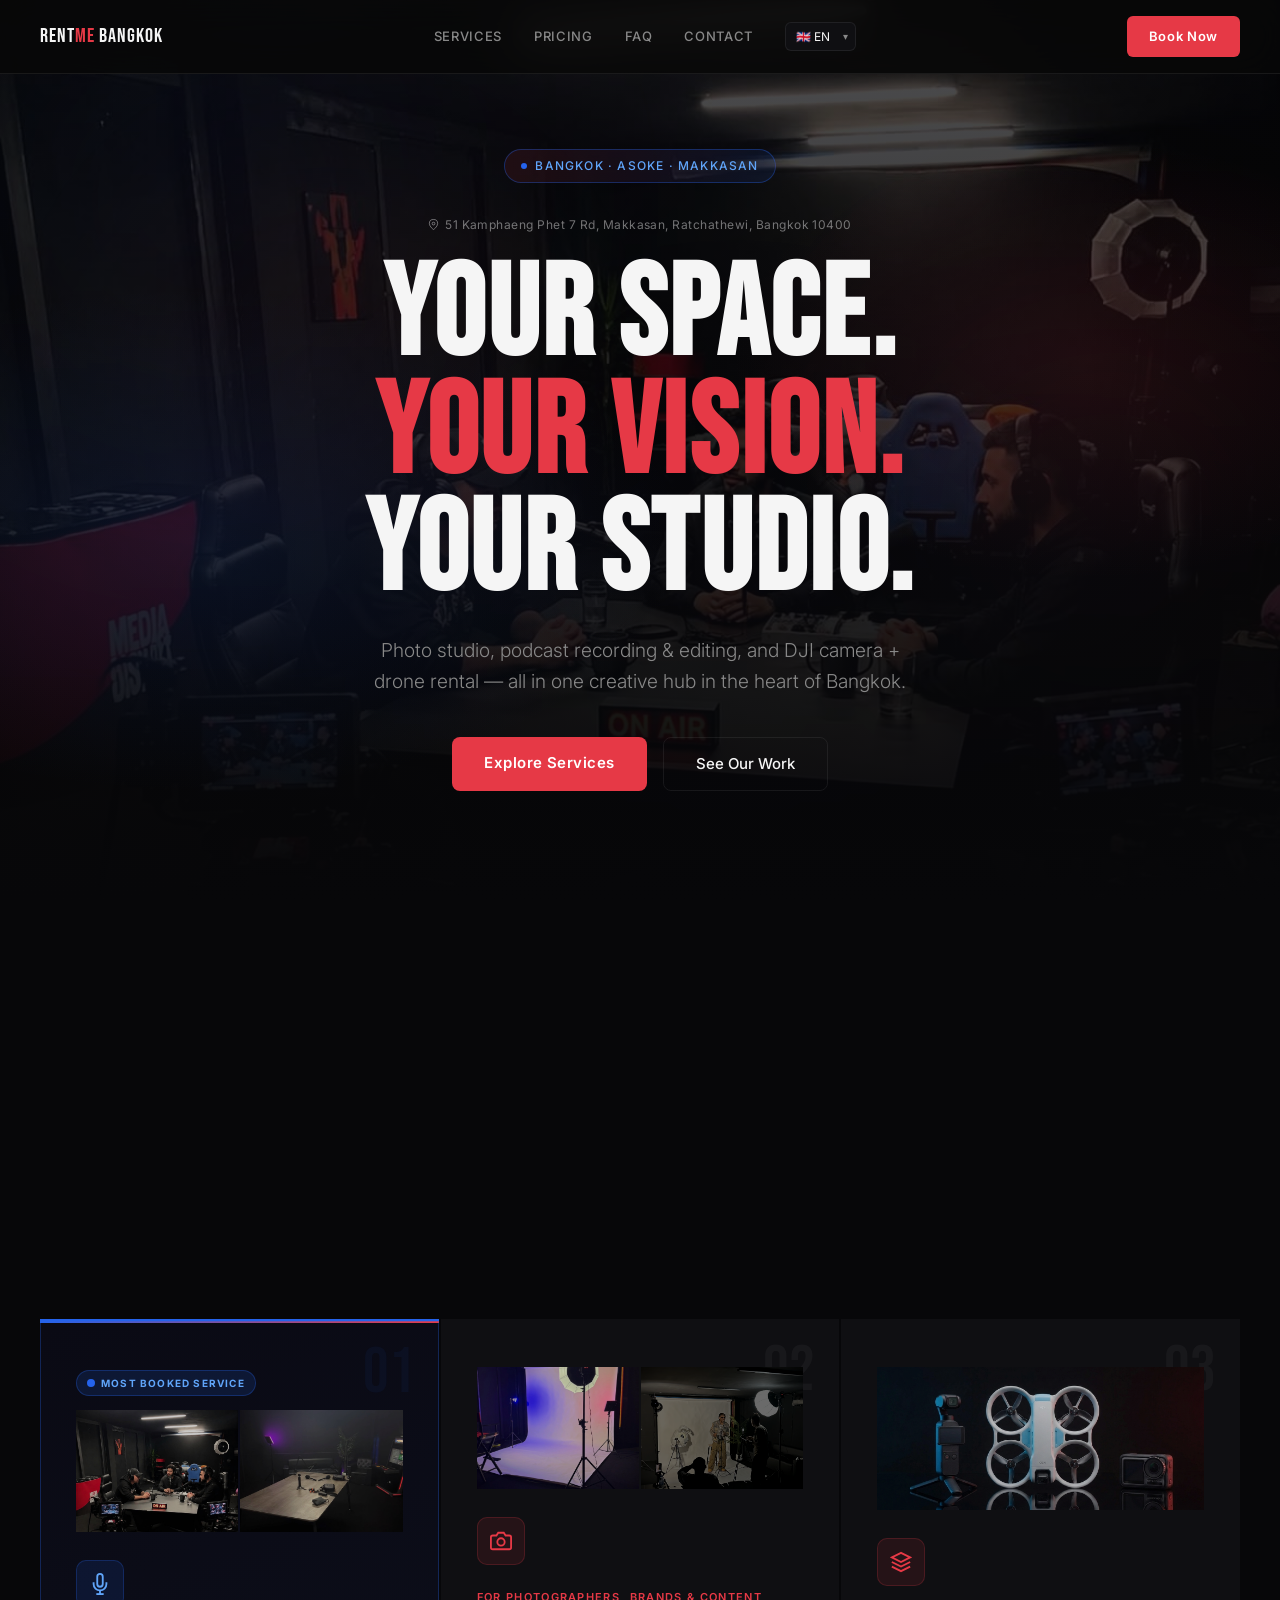
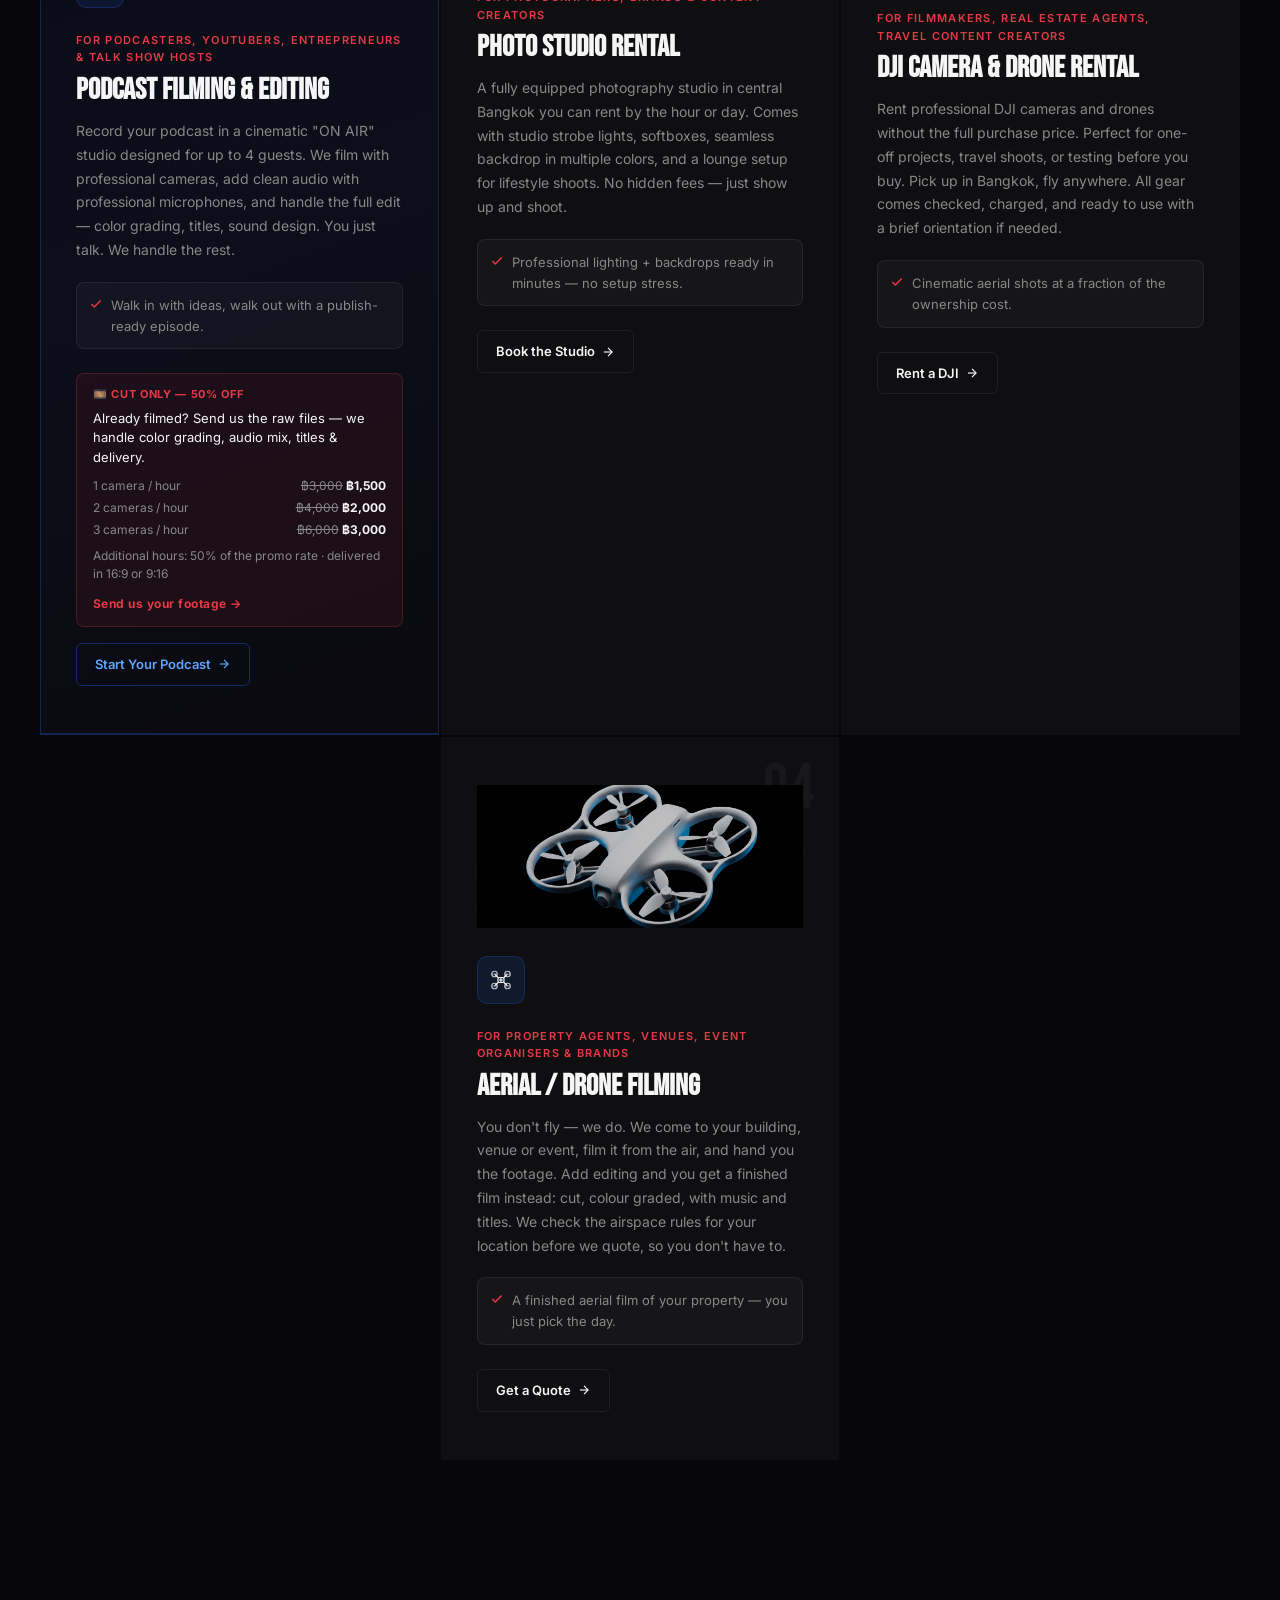
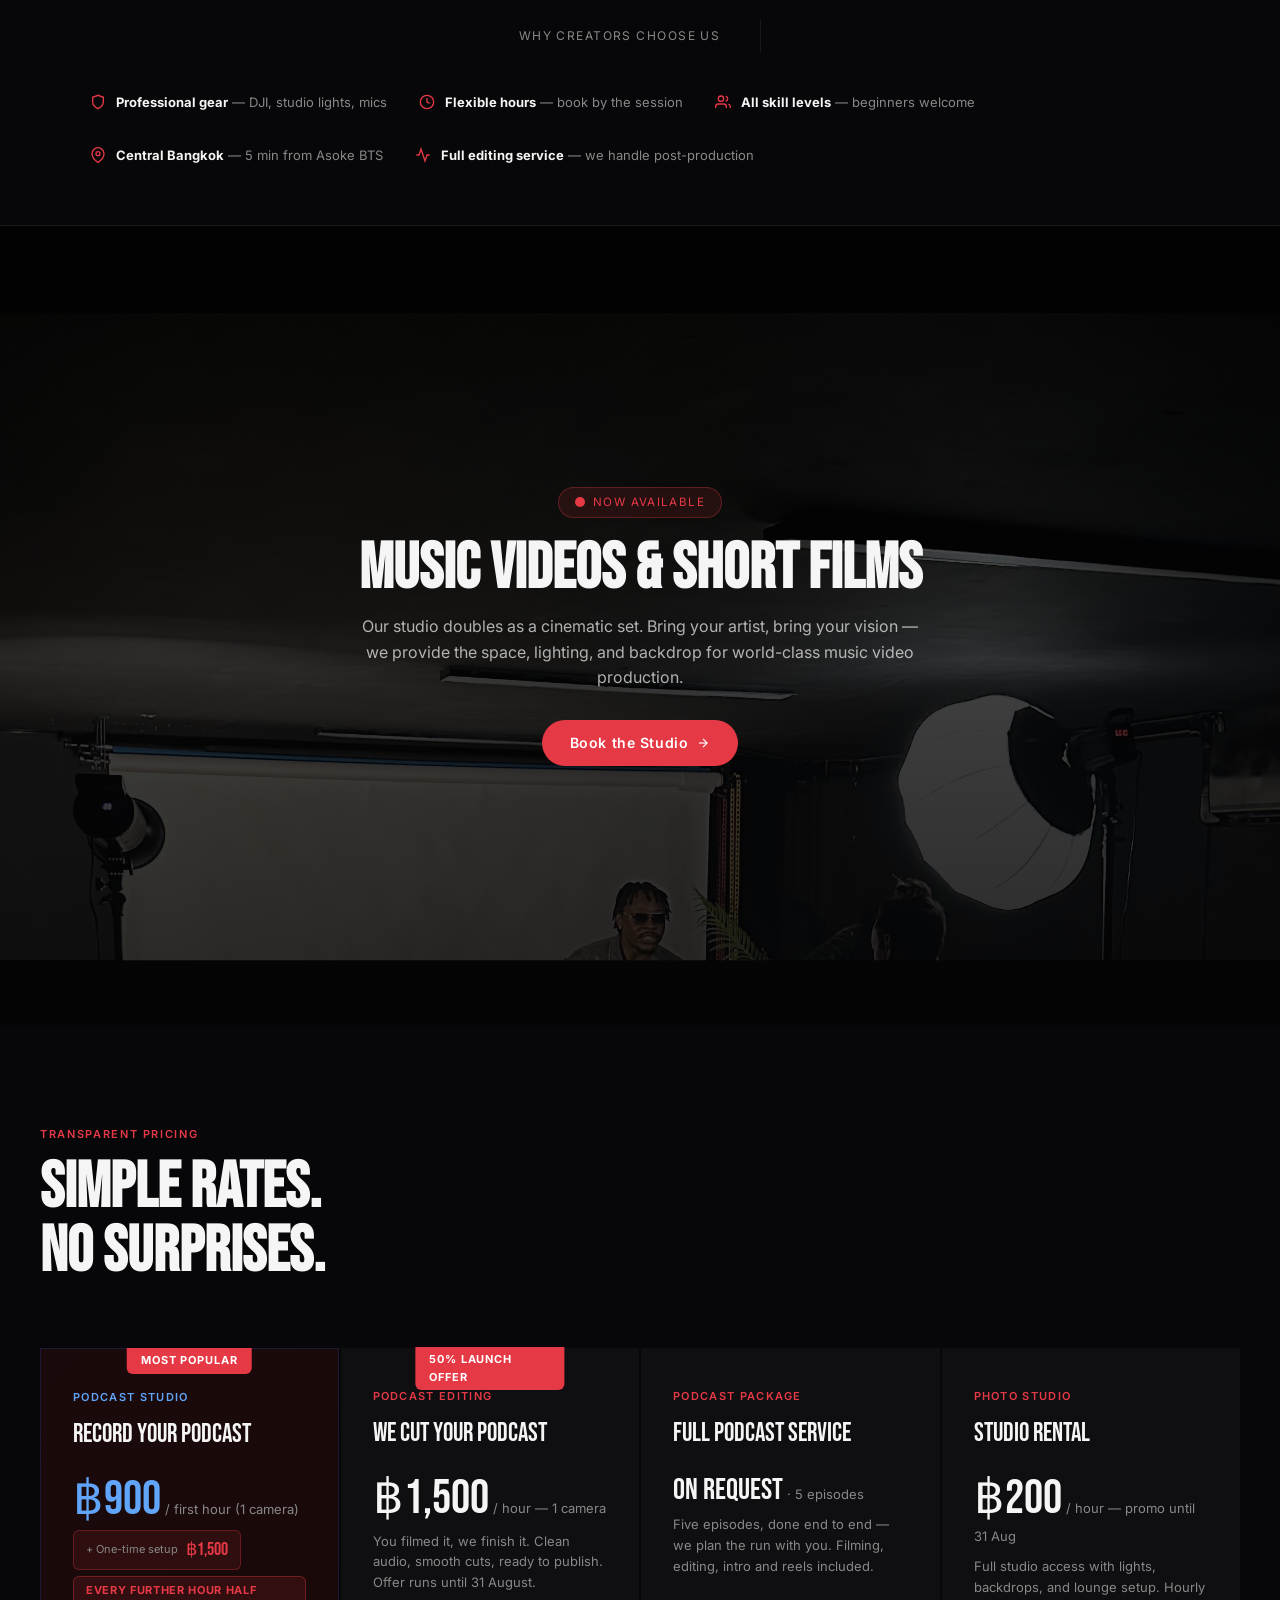
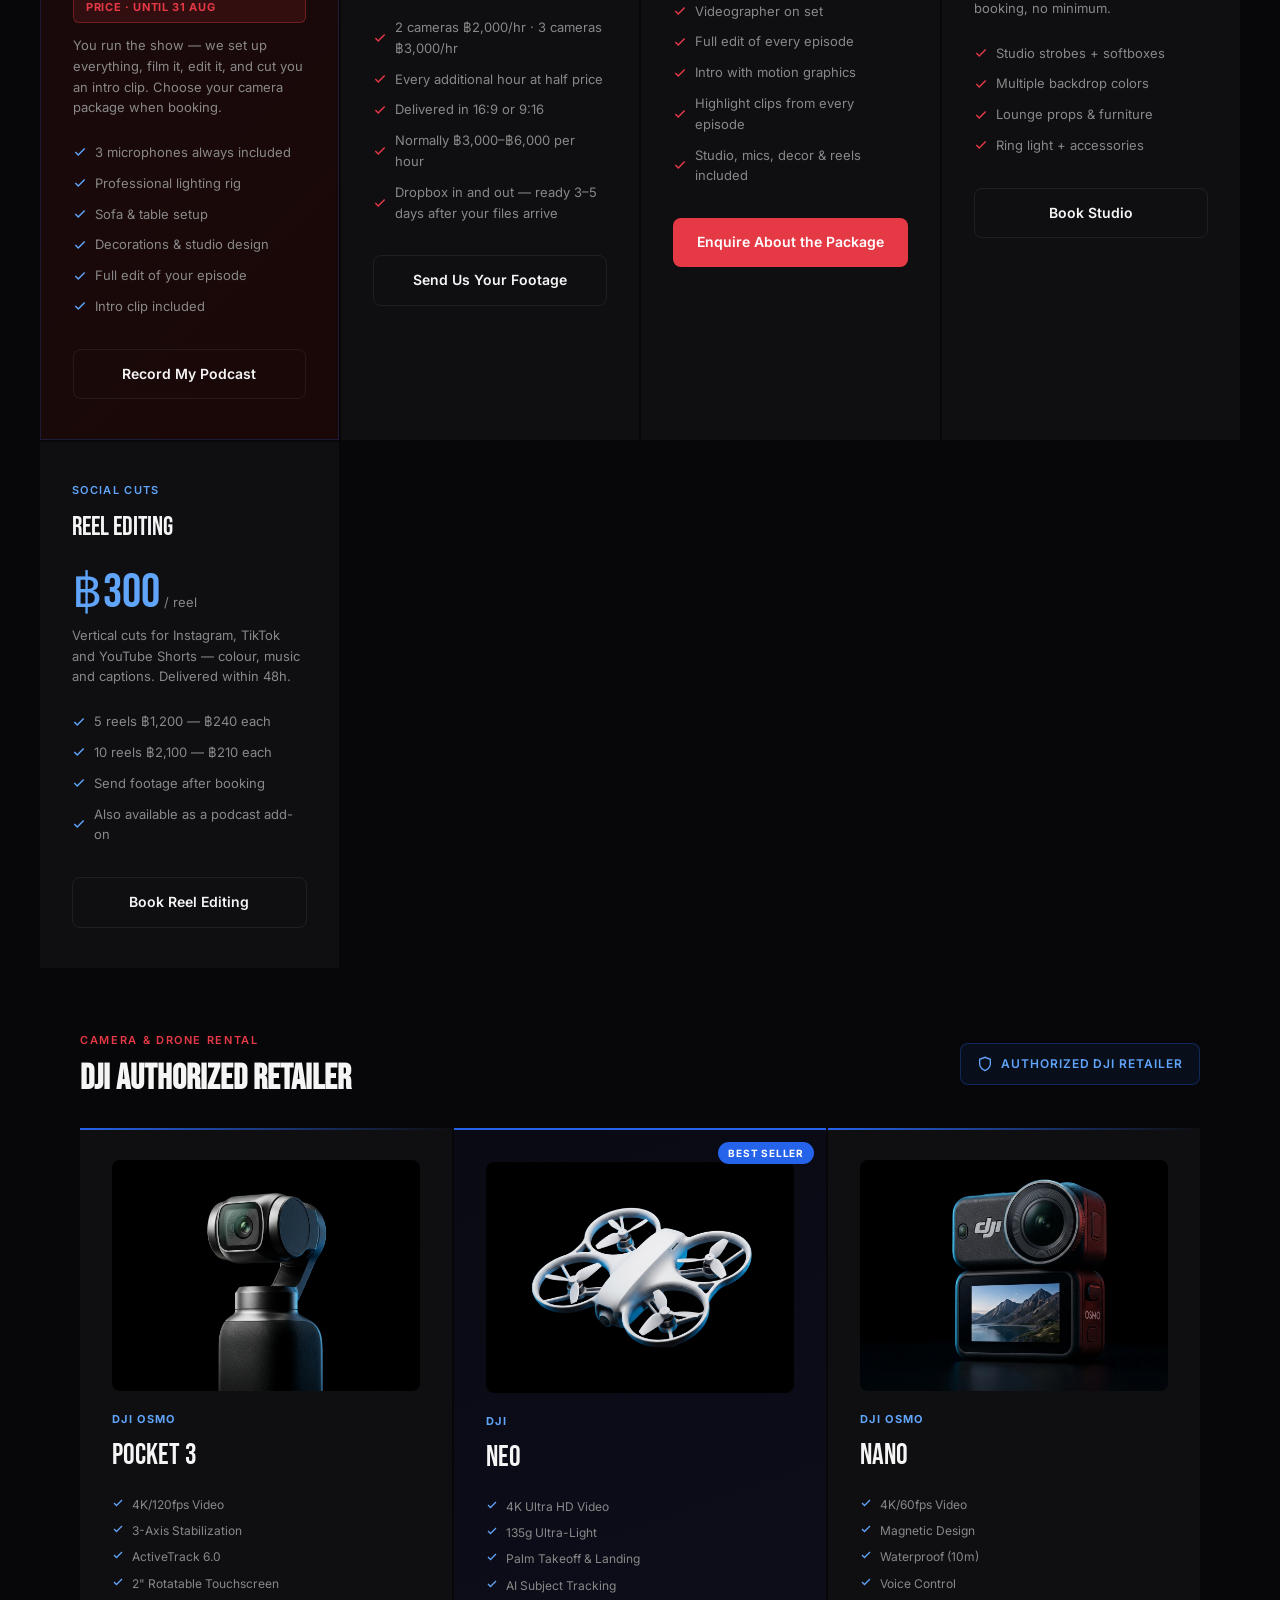
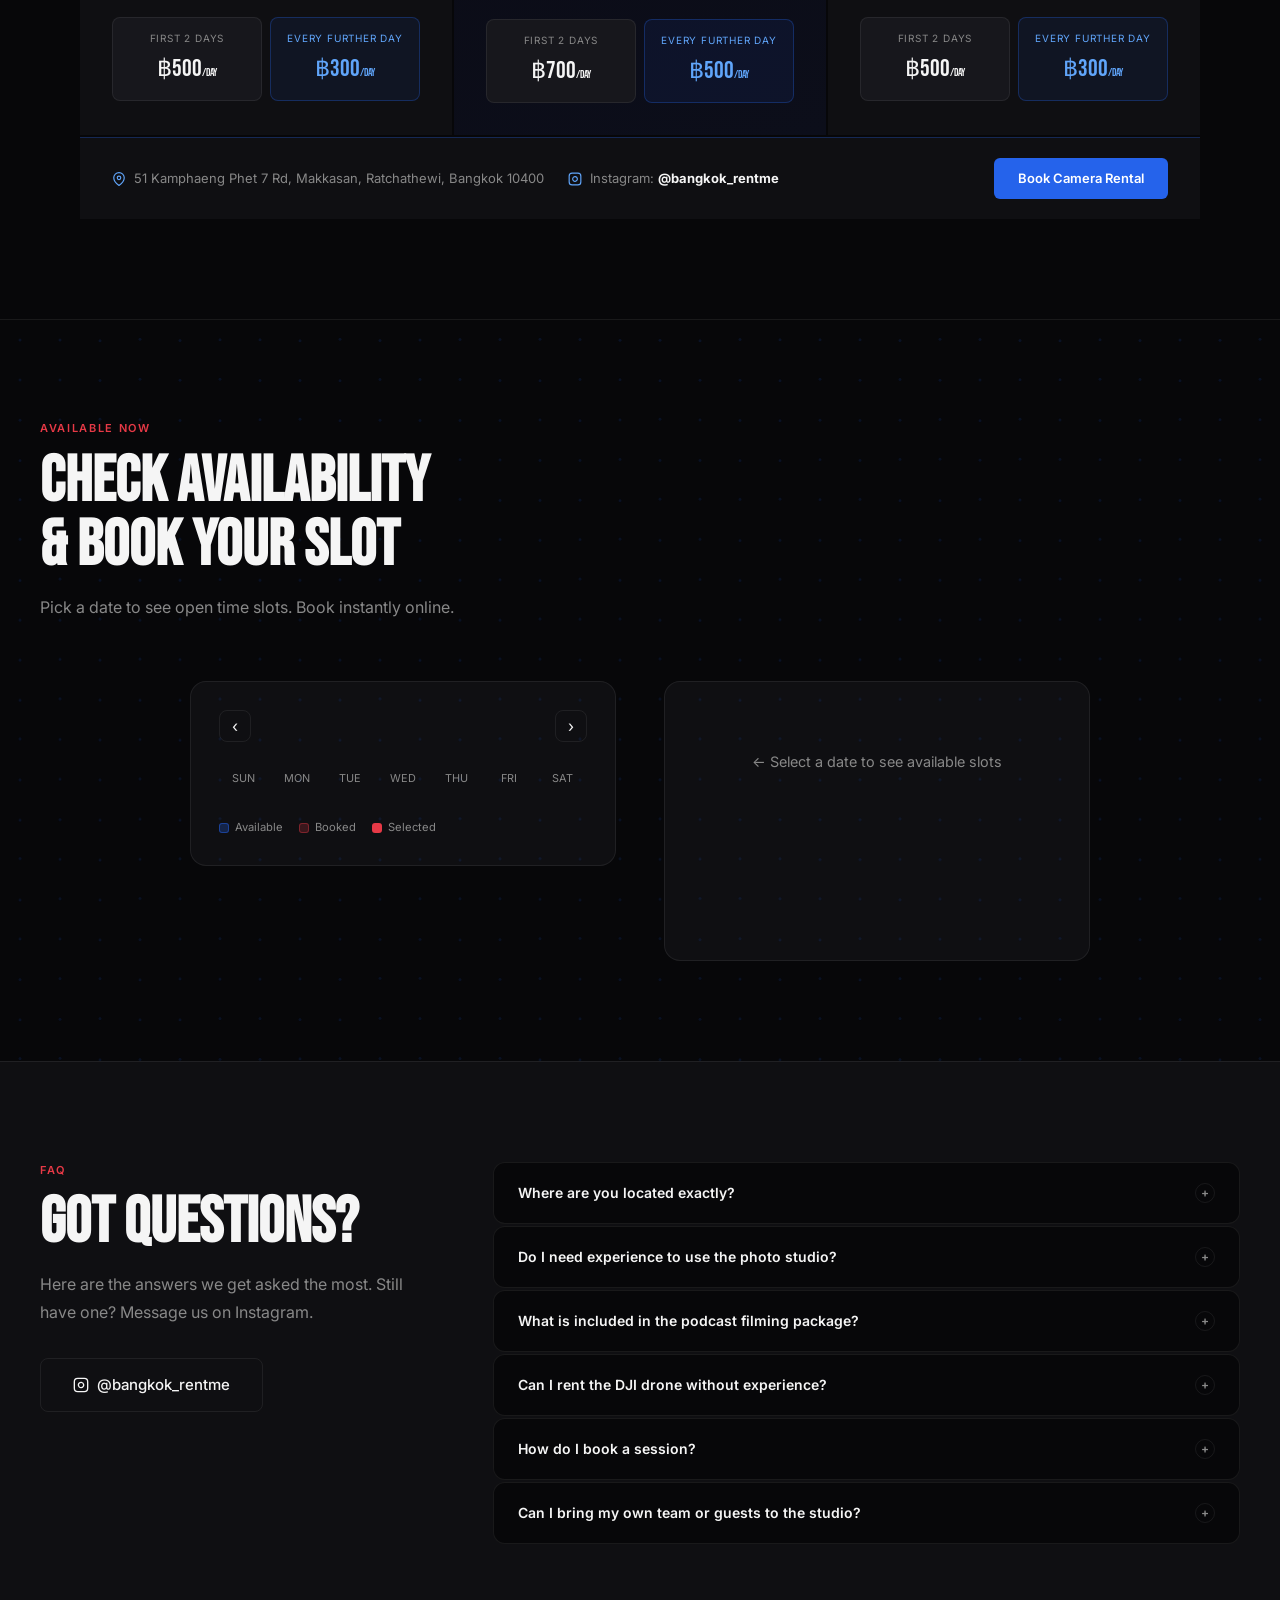
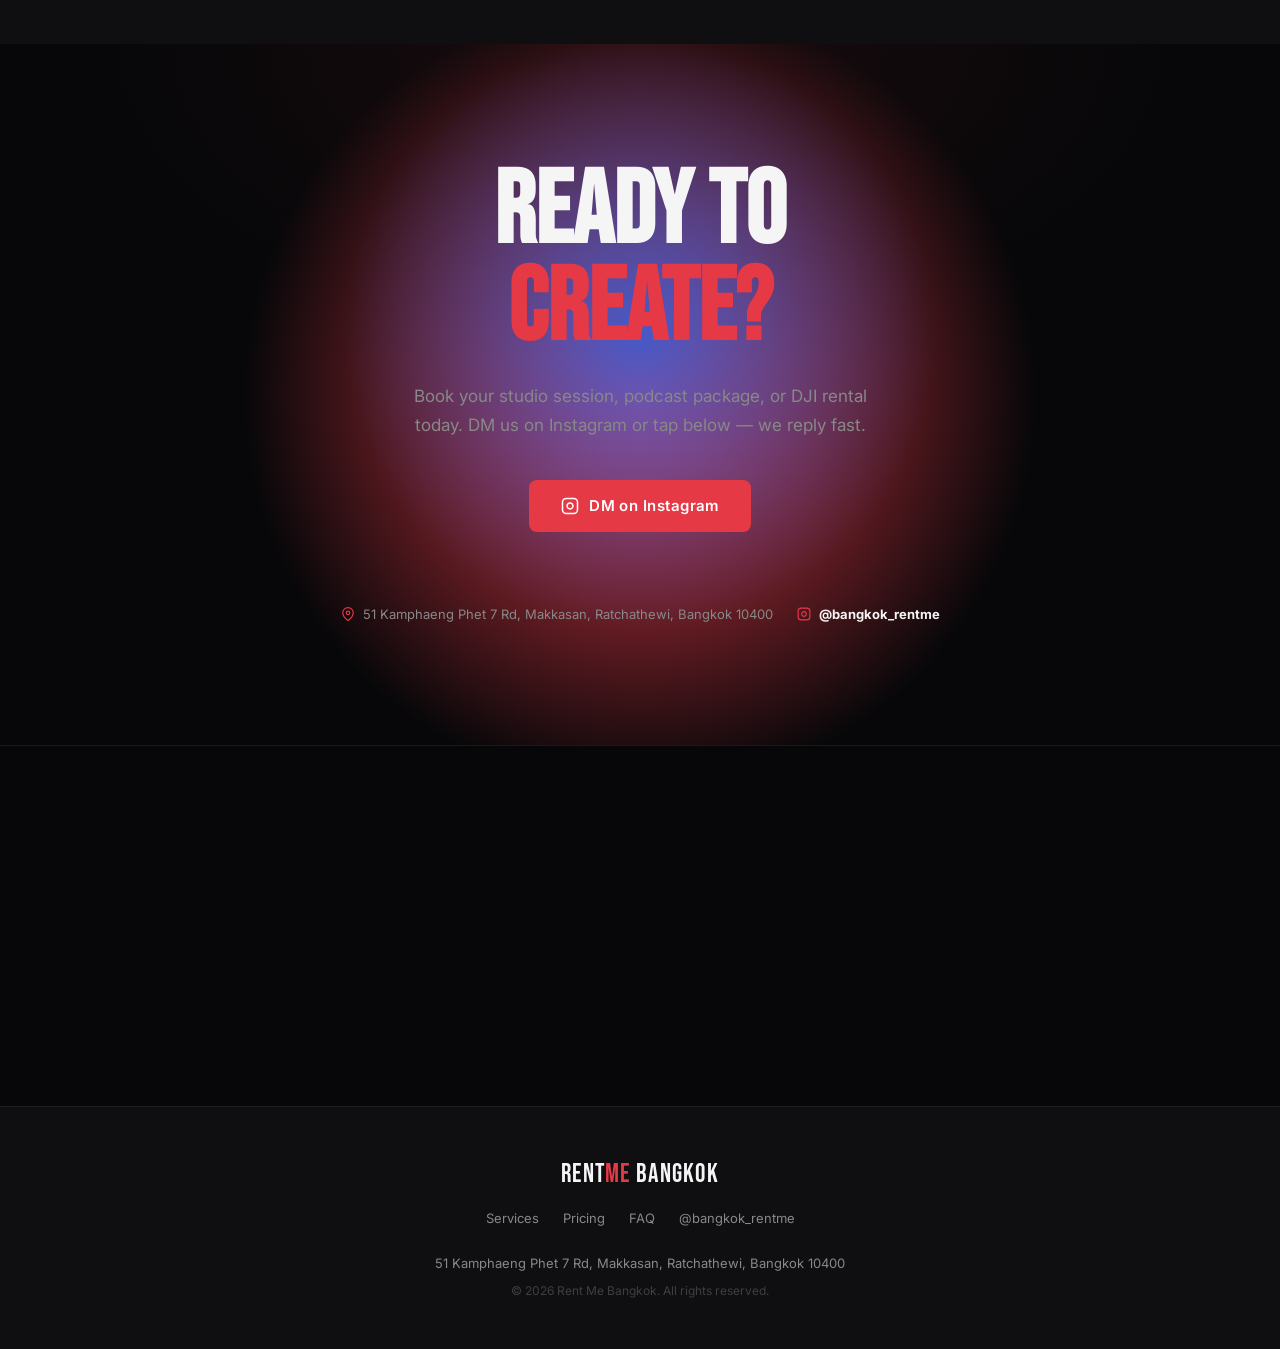
==== index.html @ b99dcadf "Ein Name je Dienst, Kontaktweg ueber Instagram Befund C: derselbe Dienst hiess an vier Stellen ander" ====
<!DOCTYPE html>
<html lang="en">
<head>
<meta charset="UTF-8">
<meta name="viewport" content="width=device-width, initial-scale=1.0">
<title>Rent Me Bangkok — Studio, Podcast & Camera Rental</title>
<meta name="description" content="Professional photo studio, podcast filming & editing, and DJI camera rental in Bangkok's Asoke/Makkasan area.">
<link rel="preconnect" href="https://fonts.googleapis.com">
<link href="https://fonts.googleapis.com/css2?family=Inter:wght@300;400;500;600;700;900&family=Bebas+Neue&display=swap" rel="stylesheet">
<style>
:root {
  --bg: #070709;
  --bg-card: #0f0f12;
  --bg-elevated: #17171c;
  --fg: #f5f5f5;
  --fg-muted: #888;
  --accent: #e63946;
  --accent-blue: #2563eb;
  --accent-blue-glow: rgba(37,99,235,0.18);
  --accent-red-glow: rgba(230,57,70,0.15);
  --border: rgba(255,255,255,0.07);
  --border-blue: rgba(37,99,235,0.3);
  --border-red: rgba(230,57,70,0.3);
  --radius: 12px;
  --ease: cubic-bezier(0.16,1,0.3,1);
  --font-head: 'Bebas Neue', sans-serif;
  --font-body: 'Inter', sans-serif;
}
*,*::before,*::after{box-sizing:border-box;margin:0;padding:0}
html{scroll-behavior:smooth}
body{background:var(--bg);color:var(--fg);font-family:var(--font-body);font-size:16px;line-height:1.6;overflow-x:hidden}
img{max-width:100%;display:block}
a{color:inherit;text-decoration:none}
button{cursor:pointer;border:none;background:none;font-family:var(--font-body)}

/* ── NAV ── */
nav{position:fixed;top:0;left:0;right:0;z-index:100;padding:16px 40px;display:flex;align-items:center;justify-content:space-between;background:rgba(8,8,8,0.85);backdrop-filter:blur(20px);border-bottom:1px solid var(--border);transition:all .3s var(--ease)}
.nav-logo{display:flex;align-items:center;gap:10px}
.nav-logo img{width:44px;height:44px;border-radius:50%;object-fit:cover}
.nav-logo span{font-family:var(--font-head);font-size:20px;letter-spacing:.05em;color:var(--fg)}
.nav-links{display:flex;align-items:center;gap:32px}
.nav-links a{font-size:13px;font-weight:500;color:var(--fg-muted);transition:color .2s;letter-spacing:.05em;text-transform:uppercase}
.nav-links a:hover{color:var(--fg)}
.lang-select{position:relative}
.lang-select select{background:var(--bg-card);color:var(--fg);border:1px solid var(--border);border-radius:6px;padding:6px 10px;font-size:12px;font-family:var(--font-body);cursor:pointer;appearance:none;padding-right:24px}
.lang-select::after{content:'▾';position:absolute;right:8px;top:50%;transform:translateY(-50%);pointer-events:none;font-size:10px;color:var(--fg-muted)}
.nav-cta{background:var(--accent);color:#fff;padding:10px 22px;border-radius:6px;font-size:13px;font-weight:600;letter-spacing:.05em;transition:opacity .2s,transform .2s var(--ease)}
.nav-cta:hover{opacity:.85;transform:translateY(-1px)}
.hamburger{display:none;flex-direction:column;gap:5px;cursor:pointer}
.hamburger span{width:24px;height:2px;background:var(--fg);border-radius:2px;transition:.3s}

/* ── HERO ── */
#hero{position:relative;min-height:100vh;display:flex;align-items:center;justify-content:center;overflow:hidden;padding:120px 40px 80px}
.hero-bg{position:absolute;inset:0;z-index:0}
.hero-bg img{width:100%;height:100%;object-fit:cover;opacity:.42;filter:saturate(1.3) contrast(1.05)}
.hero-bg::after{content:'';position:absolute;inset:0;background:linear-gradient(to bottom,rgba(7,7,9,.3) 0%,rgba(7,7,9,.65) 55%,rgba(7,7,9,1) 100%)}
.hero-bg::before{content:'';position:absolute;inset:0;z-index:1;background:radial-gradient(ellipse 55% 40% at 15% 60%,rgba(37,99,235,.12) 0%,transparent 70%),radial-gradient(ellipse 40% 35% at 85% 40%,rgba(230,57,70,.1) 0%,transparent 70%)}
.hero-content{position:relative;z-index:1;text-align:center;max-width:900px}
.hero-badge{display:inline-flex;align-items:center;gap:8px;background:linear-gradient(90deg,rgba(230,57,70,.1),rgba(37,99,235,.1));border:1px solid rgba(37,99,235,.35);border-radius:100px;padding:6px 16px;font-size:12px;font-weight:500;color:#60a5fa;letter-spacing:.1em;text-transform:uppercase;margin-bottom:24px;animation:fadeUp .8s var(--ease) both}
.hero-badge .dot{width:6px;height:6px;background:var(--accent-blue);border-radius:50%;animation:pulse 2s infinite}
.hero-title{font-family:var(--font-head);font-size:clamp(3.5rem,10vw,9rem);line-height:.92;letter-spacing:.02em;color:var(--fg);animation:fadeUp .8s .1s var(--ease) both}
:lang(th) .hero-title{font-size:clamp(2rem,6vw,5.5rem);line-height:1.25;letter-spacing:0;word-break:break-word}
:lang(th) .section-title{font-size:clamp(1.6rem,3.5vw,3rem);line-height:1.3;letter-spacing:0;word-break:break-word}
:lang(th) .cta-title{font-size:clamp(2rem,6vw,5rem);line-height:1.25;letter-spacing:0;word-break:break-word}
:lang(th) .service-title{font-size:1.1rem;line-height:1.4}
:lang(th) .price-title{font-size:1rem;line-height:1.4}
.hero-title span{color:var(--accent)}
.hero-sub{font-size:clamp(1rem,2vw,1.2rem);color:var(--fg-muted);margin:24px auto 40px;max-width:560px;font-weight:300;animation:fadeUp .8s .2s var(--ease) both}
.hero-actions{display:flex;gap:16px;justify-content:center;flex-wrap:wrap;animation:fadeUp .8s .3s var(--ease) both}
.btn-primary{background:var(--accent);color:#fff;padding:14px 32px;border-radius:8px;font-weight:600;font-size:15px;transition:transform .2s var(--ease),opacity .2s;letter-spacing:.03em}
.btn-primary:hover{transform:translateY(-2px);opacity:.9}
.btn-ghost{border:1px solid var(--border);color:var(--fg);padding:14px 32px;border-radius:8px;font-weight:500;font-size:15px;transition:border-color .2s,background .2s}
.btn-ghost:hover{border-color:rgba(255,255,255,.25);background:rgba(255,255,255,.05)}

/* ── TRUST ── */
#trust{padding:60px 40px;border-bottom:1px solid var(--border)}
.trust-inner{max-width:1100px;margin:0 auto;display:flex;align-items:center;gap:40px;flex-wrap:wrap;justify-content:center}
.trust-label{font-size:12px;color:var(--fg-muted);text-transform:uppercase;letter-spacing:.12em;white-space:nowrap}
.trust-divider{width:1px;height:32px;background:var(--border)}
.trust-items{display:flex;gap:32px;flex-wrap:wrap;align-items:center}
.trust-item{display:flex;align-items:center;gap:10px;font-size:13px;color:var(--fg-muted)}
.trust-item svg{color:var(--accent);flex-shrink:0}
.trust-item strong{color:var(--fg)}

/* ── SECTION COMMON ── */
section{padding:100px 40px}
.section-tag{font-size:11px;font-weight:600;color:var(--accent);text-transform:uppercase;letter-spacing:.15em;margin-bottom:12px}
.section-title{font-family:var(--font-head);font-size:clamp(2.2rem,5vw,4rem);line-height:1;color:var(--fg);margin-bottom:16px}
.section-sub{font-size:16px;color:var(--fg-muted);max-width:520px;line-height:1.7}
.section-header{margin-bottom:64px}
.container{max-width:1200px;margin:0 auto}

/* ── SERVICES ── */
#services{background:var(--bg)}
.services-grid{display:grid;grid-template-columns:repeat(3,1fr);gap:2px}
/* Vier Karten in drei Spalten lassen die vierte allein links stehen.
   Mittig gesetzt wirkt sie gewollt statt vergessen. Gilt nur ab der
   dreispaltigen Breite -- darunter ist das Raster einspaltig. */
.services-grid > .service-card:nth-child(4){grid-column:2}
.service-card{background:var(--bg-card);padding:48px 36px;position:relative;overflow:hidden;transition:background .3s var(--ease);cursor:pointer}
.service-card:hover{background:var(--bg-elevated)}
.service-card::before{content:'';position:absolute;top:0;left:0;right:0;height:2px;background:var(--accent);transform:scaleX(0);transform-origin:left;transition:transform .4s var(--ease)}
.service-card:hover::before{transform:scaleX(1)}
.service-card.featured-pod{background:linear-gradient(160deg,#0a0a14 0%,#0c0e1a 50%,#0a0a0f 100%);border-top:2px solid var(--accent-blue);border-bottom:1px solid var(--border-blue)}
.service-card.featured-pod::before{background:linear-gradient(90deg,var(--accent-blue),var(--accent));transform:scaleX(1)}
.service-card.featured-pod:hover{background:linear-gradient(160deg,#0d0d1a 0%,#0f1120 50%,#0d0d15 100%)}
.pod-featured-badge{display:inline-flex;align-items:center;gap:6px;background:rgba(37,99,235,.15);border:1px solid var(--border-blue);color:#60a5fa;font-size:10px;font-weight:700;letter-spacing:.12em;text-transform:uppercase;padding:4px 10px;border-radius:100px;margin-bottom:14px}
.service-num{font-family:var(--font-head);font-size:4rem;color:rgba(255,255,255,.04);position:absolute;top:20px;right:24px;line-height:1;user-select:none}
.service-icon{width:48px;height:48px;background:rgba(230,57,70,.1);border:1px solid rgba(230,57,70,.2);border-radius:10px;display:flex;align-items:center;justify-content:center;margin-bottom:24px}
.service-icon svg{color:var(--accent)}
.service-for{font-size:11px;font-weight:600;color:var(--accent);text-transform:uppercase;letter-spacing:.12em;margin-bottom:8px}
.service-title{font-family:var(--font-head);font-size:1.9rem;color:var(--fg);margin-bottom:12px;line-height:1.05}
.service-desc{font-size:14px;color:var(--fg-muted);line-height:1.7;margin-bottom:20px}
.service-benefit{display:flex;align-items:flex-start;gap:8px;font-size:13px;color:var(--fg-muted);margin-bottom:24px;padding:12px;background:rgba(255,255,255,.03);border-radius:8px;border:1px solid var(--border)}
.service-benefit svg{color:var(--accent);flex-shrink:0;margin-top:2px}
.service-cta{display:inline-flex;align-items:center;gap:6px;font-size:13px;font-weight:600;color:var(--fg);border:1px solid var(--border);border-radius:6px;padding:10px 18px;transition:border-color .2s,color .2s}
.service-cta:hover{border-color:var(--accent);color:var(--accent)}
.service-cta svg{transition:transform .2s var(--ease)}
.service-cta:hover svg{transform:translateX(4px)}
.service-images{display:grid;grid-template-columns:1fr 1fr;gap:2px;margin:0 0 28px}
.service-images img{width:100%;aspect-ratio:4/3;object-fit:cover;filter:brightness(.8)}
.service-images.single img{grid-column:1/-1;aspect-ratio:16/7}

/* ── SOCIAL PROOF ── */
.proof-grid{display:grid;grid-template-columns:1fr 1fr;gap:64px;align-items:center}
.proof-numbers{display:grid;grid-template-columns:1fr 1fr;gap:32px}
.proof-num-item{padding:24px;background:var(--bg);border:1px solid var(--border);border-radius:var(--radius)}
.proof-num-item .big{font-family:var(--font-head);font-size:3rem;color:var(--fg);line-height:1}
.proof-num-item .big span{color:var(--accent)}
.proof-num-item p{font-size:13px;color:var(--fg-muted);margin-top:4px}
.reviews{display:flex;flex-direction:column;gap:16px}
.review-card{background:var(--bg);border:1px solid var(--border);border-radius:var(--radius);padding:24px}
.review-stars{color:#f59e0b;font-size:14px;margin-bottom:8px}
.review-text{font-size:14px;color:var(--fg-muted);line-height:1.7;font-style:italic;margin-bottom:12px}
.review-author{display:flex;align-items:center;gap:10px}
.review-avatar{width:32px;height:32px;border-radius:50%;background:var(--bg-elevated);display:flex;align-items:center;justify-content:center;font-size:13px;font-weight:600;color:var(--fg)}
.review-name{font-size:13px;font-weight:600;color:var(--fg)}
.review-role{font-size:11px;color:var(--fg-muted)}

/* ── PRICING HIGHLIGHT ── */
#pricing{background:var(--bg)}
.pricing-grid{display:grid;grid-template-columns:repeat(auto-fit,minmax(280px,1fr));gap:2px}
.price-card{background:var(--bg-card);padding:40px 32px;position:relative}
.price-card.featured{background:linear-gradient(135deg,#1a0a0b 0%,#1a0808 100%);border:1px solid rgba(230,57,70,.3)}
.price-badge{position:absolute;top:-1px;left:50%;transform:translateX(-50%);background:var(--accent);color:#fff;font-size:11px;font-weight:700;padding:4px 14px;border-radius:0 0 6px 6px;letter-spacing:.08em;text-transform:uppercase}
.price-service{font-size:11px;font-weight:600;color:var(--accent);text-transform:uppercase;letter-spacing:.12em;margin-bottom:8px}
.price-title{font-family:var(--font-head);font-size:1.6rem;color:var(--fg);margin-bottom:20px}
.price-amount{margin-bottom:8px}
.price-amount .amount{font-family:var(--font-head);font-size:3rem;color:var(--fg);line-height:1}
.price-amount .period{font-size:13px;color:var(--fg-muted)}
.price-desc{font-size:13px;color:var(--fg-muted);margin-bottom:24px;line-height:1.6}
.price-features{list-style:none;display:flex;flex-direction:column;gap:10px;margin-bottom:32px}
.price-features li{display:flex;align-items:center;gap:8px;font-size:13px;color:var(--fg-muted)}
.price-features li svg{color:var(--accent);flex-shrink:0}
.price-btn{display:block;text-align:center;padding:13px;border-radius:8px;font-weight:600;font-size:14px;transition:.2s var(--ease)}
.price-btn.primary{background:var(--accent);color:#fff}
.price-btn.primary:hover{opacity:.85;transform:translateY(-1px)}
.price-btn.ghost{border:1px solid var(--border);color:var(--fg)}
.price-btn.ghost:hover{border-color:rgba(255,255,255,.2);background:rgba(255,255,255,.04)}

/* ── FAQ ── */
#faq{background:var(--bg-card);border-top:1px solid var(--border)}
.faq-layout{display:grid;grid-template-columns:1fr 2fr;gap:80px;align-items:start}
.faq-list{display:flex;flex-direction:column;gap:2px}
.faq-item{background:var(--bg);border:1px solid var(--border);border-radius:var(--radius);overflow:hidden;transition:border-color .2s}
.faq-item.open{border-color:rgba(230,57,70,.3)}
.faq-q{width:100%;display:flex;align-items:center;justify-content:space-between;padding:20px 24px;font-size:14px;font-weight:600;color:var(--fg);text-align:left;cursor:pointer;gap:16px;background:none;transition:color .2s}
.faq-q:hover{color:var(--accent)}
.faq-q .icon{width:20px;height:20px;border:1px solid var(--border);border-radius:50%;display:flex;align-items:center;justify-content:center;flex-shrink:0;transition:transform .3s var(--ease),border-color .2s;font-size:12px;color:var(--fg-muted)}
.faq-item.open .faq-q .icon{transform:rotate(45deg);border-color:var(--accent);color:var(--accent)}
.faq-a{max-height:0;overflow:hidden;transition:max-height .4s var(--ease)}
.faq-a-inner{padding:0 24px 20px;font-size:14px;color:var(--fg-muted);line-height:1.7}
.faq-item.open .faq-a{max-height:300px}

/* ── FINAL CTA ── */
#final-cta{padding:120px 40px;text-align:center;background:var(--bg);position:relative;overflow:hidden}
#final-cta::before{content:'';position:absolute;inset:0;background:radial-gradient(ellipse 60% 60% at 50% 0%,rgba(230,57,70,.08) 0%,transparent 70%)}
.cta-title{font-family:var(--font-head);font-size:clamp(3rem,8vw,7rem);line-height:.95;color:var(--fg);margin-bottom:24px;position:relative}
.cta-title span{color:var(--accent)}
.cta-sub{font-size:17px;color:var(--fg-muted);max-width:480px;margin:0 auto 40px;line-height:1.7}
.cta-actions{display:flex;gap:16px;justify-content:center;flex-wrap:wrap}
.location-badge{margin-top:40px;display:inline-flex;align-items:center;gap:8px;font-size:13px;color:var(--fg-muted)}
.location-badge svg{color:var(--accent)}

/* ── FOOTER ── */
footer{background:var(--bg-card);border-top:1px solid var(--border);padding:48px 40px;text-align:center}
.footer-logo{font-family:var(--font-head);font-size:1.6rem;letter-spacing:.05em;margin-bottom:12px}
.footer-logo span{color:var(--accent)}
.footer-links{display:flex;gap:24px;justify-content:center;flex-wrap:wrap;margin-bottom:24px}
.footer-links a{font-size:13px;color:var(--fg-muted);transition:color .2s}
.footer-links a:hover{color:var(--fg)}
.footer-copy{font-size:12px;color:rgba(255,255,255,.2)}

/* ── ANIMATIONS ── */
@keyframes fadeUp{from{opacity:0;transform:translateY(24px)}to{opacity:1;transform:translateY(0)}}
@keyframes pulse{0%,100%{opacity:1}50%{opacity:.4}}
.reveal{opacity:0;transform:translateY(32px);transition:opacity .7s var(--ease),transform .7s var(--ease)}
.reveal.visible{opacity:1;transform:translateY(0)}
.reveal-delay-1{transition-delay:.1s}
.reveal-delay-2{transition-delay:.2s}
.reveal-delay-3{transition-delay:.3s}
.reveal-delay-4{transition-delay:.4s}

/* ── MAKE.COM-STYLE: Animated Gradient Mesh (Hero) ── */
@keyframes meshShift1{0%{transform:translate(0%,0%) scale(1)}33%{transform:translate(8%,-6%) scale(1.15)}66%{transform:translate(-5%,10%) scale(0.95)}100%{transform:translate(0%,0%) scale(1)}}
@keyframes meshShift2{0%{transform:translate(0%,0%) scale(1)}33%{transform:translate(-10%,8%) scale(1.1)}66%{transform:translate(6%,-5%) scale(1.2)}100%{transform:translate(0%,0%) scale(1)}}
@keyframes meshShift3{0%{transform:translate(0%,0%) scale(1.05)}50%{transform:translate(4%,6%) scale(0.9)}100%{transform:translate(0%,0%) scale(1.05)}}
.hero-mesh{position:absolute;inset:0;z-index:0;pointer-events:none;overflow:hidden}
.hero-mesh-blob{position:absolute;border-radius:50%;filter:blur(120px);mix-blend-mode:screen;will-change:transform}
.hero-mesh-blob.b1{width:600px;height:600px;background:radial-gradient(circle,rgba(37,99,235,.22) 0%,transparent 70%);top:-100px;left:-100px;animation:meshShift1 14s ease-in-out infinite}
.hero-mesh-blob.b2{width:500px;height:500px;background:radial-gradient(circle,rgba(230,57,70,.18) 0%,transparent 70%);top:30%;right:-80px;animation:meshShift2 17s ease-in-out infinite}
.hero-mesh-blob.b3{width:700px;height:700px;background:radial-gradient(circle,rgba(37,99,235,.1) 0%,transparent 70%);bottom:-150px;left:30%;animation:meshShift3 20s ease-in-out infinite}

/* ── MAKE.COM-STYLE: Glow Border on Service Cards ── */
.service-card{isolation:isolate}
.service-card::after{content:'';position:absolute;inset:0;border-radius:0;opacity:0;background:transparent;box-shadow:inset 0 0 0 1px rgba(37,99,235,0);transition:opacity .4s var(--ease),box-shadow .4s var(--ease);pointer-events:none;z-index:2}
.service-card:hover::after{opacity:1;box-shadow:inset 0 0 0 1px rgba(37,99,235,.45),0 0 40px rgba(37,99,235,.12)}
.service-card.featured-pod::after{opacity:1;box-shadow:inset 0 0 0 1px rgba(37,99,235,.3),0 0 60px rgba(37,99,235,.08)}
.service-card.featured-pod:hover::after{box-shadow:inset 0 0 0 1px rgba(37,99,235,.6),0 0 80px rgba(37,99,235,.18)}

/* ── MAKE.COM-STYLE: Animated Dot Grid (Booking) ── */
@keyframes dotPulse{0%,100%{opacity:.18}50%{opacity:.45}}
@keyframes dotFloat{0%,100%{transform:translateY(0)}50%{transform:translateY(-6px)}}
.booking-dots{position:absolute;inset:0;overflow:hidden;pointer-events:none;z-index:0}
.booking-dots canvas{position:absolute;inset:0;width:100%;height:100%}

/* ── MAKE.COM-STYLE: Breathing Glow CTA ── */
@keyframes ctaGlowBreathe{0%,100%{opacity:.06;transform:scale(1)}50%{opacity:.14;transform:scale(1.08)}}
@keyframes ctaGlowBreathe2{0%,100%{opacity:.04;transform:scale(1)}50%{opacity:.1;transform:scale(1.12)}}
.cta-glow-ring{position:absolute;inset:0;pointer-events:none;z-index:0;overflow:hidden}
.cta-glow-ring::before{content:'';position:absolute;width:800px;height:800px;border-radius:50%;background:radial-gradient(circle,rgba(230,57,70,1) 0%,transparent 70%);left:50%;top:50%;transform:translate(-50%,-50%);animation:ctaGlowBreathe 4s ease-in-out infinite}
.cta-glow-ring::after{content:'';position:absolute;width:600px;height:600px;border-radius:50%;background:radial-gradient(circle,rgba(37,99,235,.8) 0%,transparent 70%);left:50%;top:50%;transform:translate(-50%,-60%);animation:ctaGlowBreathe2 6s ease-in-out infinite}

/* ── MOBILE MENU ── */
.mobile-nav{display:none;position:fixed;inset:0;z-index:99;background:rgba(8,8,8,.98);flex-direction:column;align-items:center;justify-content:center;gap:32px;backdrop-filter:blur(20px)}
.mobile-nav.open{display:flex}
.mobile-nav a{font-family:var(--font-head);font-size:2.5rem;letter-spacing:.05em;color:var(--fg);transition:color .2s}
.mobile-nav a:hover{color:var(--accent)}

/* ── RESPONSIVE ── */
@media(max-width:1024px){
  .services-grid{grid-template-columns:1fr}
  .services-grid > .service-card:nth-child(4){grid-column:auto}
  .pricing-grid{grid-template-columns:1fr}
  .proof-grid{grid-template-columns:1fr}
  .faq-layout{grid-template-columns:1fr;gap:40px}
  .dji-grid-inner{grid-template-columns:1fr!important}
}
@media(max-width:768px){
  [style*="grid-template-columns:repeat(3,1fr)"]{grid-template-columns:1fr!important}
  [style*="padding:0 40px"]{padding:0 20px!important}
  nav{padding:14px 20px}
  .nav-links{display:none}
  .nav-cta{padding:9px 16px;font-size:12px;margin-left:auto;margin-right:14px}
  .hamburger{display:flex}
  section{padding:70px 20px}
  #hero{padding:100px 20px 60px}
  .hero-badge{margin-bottom:12px}
  .hero-address{flex-wrap:wrap;margin-top:4px!important;margin-bottom:16px!important;font-size:11px!important}
  .proof-numbers{grid-template-columns:1fr 1fr}
  .trust-inner{flex-direction:column;gap:20px}
  .trust-divider{display:none}
  #trust{padding:40px 20px}
  #final-cta{padding:80px 20px}
}
@media(prefers-reduced-motion:reduce){
  *{animation:none!important;transition:none!important}
}
/* ── Feste Buchungsleiste, nur auf dem Handy ────────────────────────────
   Dieselbe Idee wie in der Buchungsstrecke: Der wichtigste Knopf gehoert an
   den Daumen, nicht ans Seitenende. Sie erscheint erst, wenn der Kopfbereich
   durchgescrollt ist -- oben steht der Knopf ja schon in der Leiste. */
.mobile-book{display:none}
@media(max-width:768px){
  .mobile-book{
    display:flex;align-items:center;gap:12px;
    position:fixed;left:0;right:0;bottom:0;z-index:90;
    padding:10px 16px calc(10px + env(safe-area-inset-bottom));
    background:rgba(8,8,8,.94);backdrop-filter:blur(16px);
    border-top:1px solid var(--border);
    transform:translateY(110%);transition:transform .3s var(--ease);
  }
  .mobile-book.show{transform:translateY(0)}
  .mobile-book .txt{flex:1;min-width:0}
  .mobile-book .txt b{display:block;font-size:13px;color:var(--fg)}
  .mobile-book .txt span{font-size:11px;color:var(--fg-muted)}
  .mobile-book a{
    background:var(--accent);color:#fff;border-radius:8px;
    min-height:46px;display:flex;align-items:center;padding:0 20px;
    font-size:14px;font-weight:700;letter-spacing:.04em;white-space:nowrap;
  }
  /* Platz, damit die Leiste nichts verdeckt */
  footer{padding-bottom:84px}
}

/* ── Sprungmarken unter der festen Kopfleiste ──────────────────────────
   Ohne das verschwindet jede angesprungene Ueberschrift hinter der Leiste. */
section[id]{scroll-margin-top:84px}

/* ── Fingerbedienung ──────────────────────────────────────────────────── */
@media(pointer:coarse){
  .price-btn,.service-cta,.nav-cta,.hero-btn{min-height:46px;display:inline-flex;align-items:center;justify-content:center}
  .faq-q{min-height:48px}
}

/* ── Zwischengroesse: Tablet und Handy quer ───────────────────────────── */
@media(min-width:769px) and (max-width:1024px){
  .pricing-grid{grid-template-columns:repeat(2,1fr)}
  .dji-grid-inner{grid-template-columns:repeat(2,1fr)!important}
}

/* ── Schmale Geraete: die fuenf Preiskarten nicht ausufern lassen ─────── */
@media(max-width:560px){
  .price-card{padding:28px 20px}
  .price-features li{font-size:13px}
  .section-title{font-size:2rem}
}
</style>
</head>
<body>

<!-- ══ NAV ══ -->
<nav id="navbar">
  <div class="nav-logo">
    <img src="https://i.imgur.com/placeholder.png" alt="Rent Me Bangkok" id="nav-logo-img" onerror="this.style.display='none'">
    <span>RENT<span style="color:var(--accent)">ME</span> BANGKOK</span>
  </div>
  <div class="nav-links">
    <a href="#services" data-i18n="nav_services">Services</a>
    <a href="#pricing" data-i18n="nav_pricing">Pricing</a>
    <a href="#faq" data-i18n="nav_faq">FAQ</a>
    <a href="https://www.instagram.com/bangkok_rentme" target="_blank" rel="noopener" data-i18n="nav_contact">Contact</a>
    <div class="lang-select">
      <select id="lang-switcher" aria-label="Select language">
        <option value="en">🇬🇧 EN</option>
        <option value="fr">🇫🇷 FR</option>
        <option value="de">🇩🇪 DE</option>
        <option value="ru">🇷🇺 RU</option>
        <option value="th">🇹🇭 TH</option>
      </select>
    </div>
  </div>
  <a href="booking.html" class="nav-cta" data-i18n="nav_book">Book Now</a>
  <div class="hamburger" id="hamburger" aria-label="Open menu">
    <span></span><span></span><span></span>
  </div>
</nav>

<!-- Mobile menu -->
<div class="mobile-nav" id="mobile-nav">
  <a href="#services" onclick="closeMobileNav()" data-i18n="nav_services">Services</a>
  <a href="#pricing" onclick="closeMobileNav()" data-i18n="nav_pricing">Pricing</a>
  <a href="#faq" onclick="closeMobileNav()" data-i18n="nav_faq">FAQ</a>
  <a href="https://www.instagram.com/bangkok_rentme" target="_blank" rel="noopener" data-i18n="nav_contact">Contact</a>
  <a href="booking.html" onclick="closeMobileNav()" class="btn-primary" data-i18n="nav_book">Book Now</a>
</div>

<!-- ══ HERO ══ -->
<section id="hero">
  <div class="hero-mesh">
    <div class="hero-mesh-blob b1"></div>
    <div class="hero-mesh-blob b2"></div>
    <div class="hero-mesh-blob b3"></div>
  </div>
  <div class="hero-bg">
    <img src="images/podcast-on-air.jpg" alt="Podcast studio Bangkok ON AIR" id="hero-img">
  </div>
  <div class="hero-content">
    <div class="hero-badge">
      <span class="dot"></span>
      <span data-i18n="hero_badge">Bangkok · Asoke · Makkasan</span>
    </div>
    <div class="hero-address" style="display:flex;align-items:center;justify-content:center;gap:6px;margin-top:8px;margin-bottom:24px;font-size:12px;color:rgba(245,245,245,.45);letter-spacing:.04em">
      <svg width="11" height="11" viewBox="0 0 24 24" fill="none" stroke="currentColor" stroke-width="2"><path d="M21 10c0 7-9 13-9 13s-9-6-9-13a9 9 0 0 1 18 0z"/><circle cx="12" cy="10" r="3"/></svg>
      51 Kamphaeng Phet 7 Rd, Makkasan, Ratchathewi, Bangkok 10400
    </div>
    <h1 class="hero-title" data-i18n="hero_title">YOUR SPACE.<br><span>YOUR VISION.</span><br>YOUR STUDIO.</h1>
    <p class="hero-sub" data-i18n="hero_sub">Photo studio, podcast recording & editing, and DJI camera + drone rental — all in one creative hub in the heart of Bangkok.</p>
    <div class="hero-actions">
      <a href="#services" class="btn-primary" data-i18n="hero_cta_primary">Explore Services</a>
      <a href="https://www.instagram.com/bangkok_rentme" target="_blank" class="btn-ghost" data-i18n="hero_cta_secondary">See Our Work</a>
    </div>
  </div>
</section>

<!-- ══ SERVICES ══ -->
<section id="services">
  <div class="container">
    <div class="section-header reveal">
      <div class="section-tag" data-i18n="services_tag">What We Offer</div>
      <h2 class="section-title" data-i18n="services_title">STUDIO. PODCAST. GEAR.<br>ONE CREATIVE HUB.</h2>
      <p class="section-sub" data-i18n="services_sub">Whether you're shooting a product, recording your first podcast, or filming aerial footage — we have the space, gear, and skills to make it happen.</p>
    </div>
  </div>

  <div class="services-grid">
    <!-- SERVICE 1: Podcast FEATURED -->
    <div class="service-card featured-pod reveal reveal-delay-1">
      <div class="pod-featured-badge">
        <svg width="8" height="8" viewBox="0 0 8 8"><circle cx="4" cy="4" r="4" fill="#2563eb"/></svg>
        Most Booked Service
      </div>
      <div class="service-num" style="color:rgba(37,99,235,.06)">01</div>
      <div class="service-images">
        <img src="images/podcast-on-air.jpg" alt="ON AIR podcast studio Bangkok" style="filter:brightness(.8)">
        <img src="images/podcast-setup.jpg" alt="Podcast studio setup" style="filter:brightness(.8)">
      </div>
      <div class="service-icon" style="background:rgba(37,99,235,.12);border-color:rgba(37,99,235,.25)">
        <svg width="22" height="22" viewBox="0 0 24 24" fill="none" stroke="#60a5fa" stroke-width="2"><path d="M12 1a3 3 0 0 0-3 3v8a3 3 0 0 0 6 0V4a3 3 0 0 0-3-3z"/><path d="M19 10v2a7 7 0 0 1-14 0v-2"/><line x1="12" y1="19" x2="12" y2="23"/><line x1="8" y1="23" x2="16" y2="23"/></svg>
      </div>
      <div class="service-for" data-i18n="s2_for">For podcasters, YouTubers, entrepreneurs & talk show hosts</div>
      <h3 class="service-title" data-i18n="s2_title">PODCAST FILMING & EDITING</h3>
      <p class="service-desc" data-i18n="s2_desc">Record your podcast in a cinematic "ON AIR" studio designed for up to 4 guests. We film with professional cameras, add clean audio with professional microphones, and handle the full edit — color grading, titles, sound design. You just talk. We handle the rest.</p>
      <div class="service-benefit">
        <svg width="14" height="14" viewBox="0 0 24 24" fill="none" stroke="currentColor" stroke-width="2.5"><polyline points="20 6 9 17 4 12"/></svg>
        <span data-i18n="s2_benefit">Walk in with ideas, walk out with a publish-ready episode.</span>
      </div>
      <div style="margin-top:16px;padding:12px 16px;background:rgba(230,57,70,.08);border:1px solid rgba(230,57,70,.25);border-radius:8px;font-size:13px;line-height:1.5">
        <div style="font-weight:700;color:var(--accent);letter-spacing:.06em;text-transform:uppercase;font-size:11px;margin-bottom:6px">🎞️ Cut Only — 50% off</div>
        <div style="color:var(--fg)">Already filmed? Send us the raw files — we handle color grading, audio mix, titles &amp; delivery.</div>
        <div style="margin-top:10px;display:grid;gap:4px;font-size:12px">
          <div style="display:flex;justify-content:space-between;gap:12px"><span style="color:var(--fg-muted)">1 camera / hour</span><span><span style="text-decoration:line-through;color:var(--fg-muted)">฿3,000</span> <strong style="color:var(--fg)">฿1,500</strong></span></div>
          <div style="display:flex;justify-content:space-between;gap:12px"><span style="color:var(--fg-muted)">2 cameras / hour</span><span><span style="text-decoration:line-through;color:var(--fg-muted)">฿4,000</span> <strong style="color:var(--fg)">฿2,000</strong></span></div>
          <div style="display:flex;justify-content:space-between;gap:12px"><span style="color:var(--fg-muted)">3 cameras / hour</span><span><span style="text-decoration:line-through;color:var(--fg-muted)">฿6,000</span> <strong style="color:var(--fg)">฿3,000</strong></span></div>
          <div style="color:var(--fg-muted);margin-top:4px">Additional hours: 50% of the promo rate &middot; delivered in 16:9 or 9:16</div>
        </div>
        <a href="booking.html?service=podcast" style="display:inline-block;margin-top:12px;font-size:12px;font-weight:700;color:var(--accent);letter-spacing:.04em" data-i18n="s2_cut_cta">Send us your footage &rarr;</a>
      </div>
      <a href="booking.html?service=podcast_setup" class="service-cta" style="border-color:rgba(37,99,235,.4);color:#60a5fa;margin-top:16px">
        <span data-i18n="s2_cta">Start Your Podcast</span>
        <svg width="14" height="14" viewBox="0 0 24 24" fill="none" stroke="#60a5fa" stroke-width="2"><line x1="5" y1="12" x2="19" y2="12"/><polyline points="12 5 19 12 12 19"/></svg>
      </a>
    </div>

    <!-- SERVICE 2: Photo Studio -->
    <div class="service-card reveal">
      <div class="service-num">02</div>
      <div class="service-images">
        <img src="images/photo-studio.jpg" alt="Photo studio colorful backdrop Bangkok">
        <img src="images/studio-photoshoot.jpg" alt="Fashion photoshoot in action at Rent Me Bangkok studio" style="filter:brightness(.42) contrast(1.05);object-position:center center;">
      </div>
      <div class="service-icon">
        <svg width="22" height="22" viewBox="0 0 24 24" fill="none" stroke="currentColor" stroke-width="2"><path d="M23 19a2 2 0 0 1-2 2H3a2 2 0 0 1-2-2V8a2 2 0 0 1 2-2h4l2-3h6l2 3h4a2 2 0 0 1 2 2z"/><circle cx="12" cy="13" r="4"/></svg>
      </div>
      <div class="service-for" data-i18n="s1_for">For photographers, brands & content creators</div>
      <h3 class="service-title" data-i18n="s1_title">PHOTO STUDIO RENTAL</h3>
      <p class="service-desc" data-i18n="s1_desc">A fully equipped photography studio in central Bangkok you can rent by the hour or day. Comes with studio strobe lights, softboxes, seamless backdrop in multiple colors, and a lounge setup for lifestyle shoots. No hidden fees — just show up and shoot.</p>
      <div class="service-benefit">
        <svg width="14" height="14" viewBox="0 0 24 24" fill="none" stroke="currentColor" stroke-width="2.5"><polyline points="20 6 9 17 4 12"/></svg>
        <span data-i18n="s1_benefit">Professional lighting + backdrops ready in minutes — no setup stress.</span>
      </div>
      <a href="booking.html?service=studio_rental" class="service-cta">
        <span data-i18n="s1_cta">Book the Studio</span>
        <svg width="14" height="14" viewBox="0 0 24 24" fill="none" stroke="currentColor" stroke-width="2"><line x1="5" y1="12" x2="19" y2="12"/><polyline points="12 5 19 12 12 19"/></svg>
      </a>
    </div>

    <!-- SERVICE 3: DJI Rental -->
    <div class="service-card reveal reveal-delay-2">
      <div class="service-num">03</div>
      <div class="service-images single">
        <img src="images/dji-all-gear.png" alt="DJI Osmo Pocket 3, DJI Neo drone and DJI Osmo Nano all gear">
      </div>
      <div class="service-icon">
        <svg width="22" height="22" viewBox="0 0 24 24" fill="none" stroke="currentColor" stroke-width="2"><path d="M12 2L2 7l10 5 10-5-10-5z"/><path d="M2 17l10 5 10-5"/><path d="M2 12l10 5 10-5"/></svg>
      </div>
      <div class="service-for" data-i18n="s3_for">For filmmakers, real estate agents, travel content creators</div>
      <h3 class="service-title" data-i18n="s3_title">DJI CAMERA & DRONE RENTAL</h3>
      <p class="service-desc" data-i18n="s3_desc">Rent professional DJI cameras and drones without the full purchase price. Perfect for one-off projects, travel shoots, or testing before you buy. Pick up in Bangkok, fly anywhere. All gear comes checked, charged, and ready to use with a brief orientation if needed.</p>
      <div class="service-benefit">
        <svg width="14" height="14" viewBox="0 0 24 24" fill="none" stroke="currentColor" stroke-width="2.5"><polyline points="20 6 9 17 4 12"/></svg>
        <span data-i18n="s3_benefit">Cinematic aerial shots at a fraction of the ownership cost.</span>
      </div>
      <a href="booking.html?service=equipment" class="service-cta">
        <span data-i18n="s3_cta">Rent a DJI</span>
        <svg width="14" height="14" viewBox="0 0 24 24" fill="none" stroke="currentColor" stroke-width="2"><line x1="5" y1="12" x2="19" y2="12"/><polyline points="12 5 19 12 12 19"/></svg>
      </a>
    </div>

    <!-- SERVICE 4: Aerial / Drone Filming -->
    <div class="service-card reveal reveal-delay-3">
      <div class="service-num">04</div>
      <div class="service-images single">
        <img src="images/dji-neo.png" alt="DJI Neo drone used for aerial filming of buildings and events in Bangkok">
      </div>
      <div class="service-icon" style="background:rgba(37,99,235,.12);border-color:rgba(37,99,235,.25)">
        <svg width="24" height="24" viewBox="0 0 48 48" fill="none" stroke="currentColor" stroke-width="2.4" stroke-linecap="round" stroke-linejoin="round" style="color:var(--blue-l)">
          <rect x="18" y="19" width="12" height="10" rx="3"/>
          <circle cx="24" cy="24" r="2.2"/>
          <line x1="18" y1="19" x2="12" y2="13"/><line x1="30" y1="19" x2="36" y2="13"/>
          <line x1="18" y1="29" x2="12" y2="35"/><line x1="30" y1="29" x2="36" y2="35"/>
          <circle cx="11" cy="12" r="5.5" opacity=".75"/><circle cx="37" cy="12" r="5.5" opacity=".75"/>
          <circle cx="11" cy="36" r="5.5" opacity=".75"/><circle cx="37" cy="36" r="5.5" opacity=".75"/>
          <line x1="6.5" y1="12" x2="15.5" y2="12" opacity=".45"/><line x1="32.5" y1="12" x2="41.5" y2="12" opacity=".45"/>
          <line x1="6.5" y1="36" x2="15.5" y2="36" opacity=".45"/><line x1="32.5" y1="36" x2="41.5" y2="36" opacity=".45"/>
        </svg>
      </div>
      <div class="service-for" data-i18n="s4_for">For property agents, venues, event organisers & brands</div>
      <h3 class="service-title" data-i18n="s4_title">AERIAL / DRONE FILMING</h3>
      <p class="service-desc" data-i18n="s4_desc">You don't fly — we do. We come to your building, venue or event, film it from the air, and hand you the footage. Add editing and you get a finished film instead: cut, colour graded, with music and titles. We check the airspace rules for your location before we quote, so you don't have to.</p>
      <div class="service-benefit">
        <svg width="14" height="14" viewBox="0 0 24 24" fill="none" stroke="currentColor" stroke-width="2.5"><polyline points="20 6 9 17 4 12"/></svg>
        <span data-i18n="s4_benefit">A finished aerial film of your property — you just pick the day.</span>
      </div>
      <a href="booking.html?service=drone" class="service-cta">
        <span data-i18n="s4_cta">Get a Quote</span>
        <svg width="14" height="14" viewBox="0 0 24 24" fill="none" stroke="currentColor" stroke-width="2"><line x1="5" y1="12" x2="19" y2="12"/><polyline points="12 5 19 12 12 19"/></svg>
      </a>
    </div>

  </div>
</section>

<!-- ══ TRUST BAR ══ -->
<div id="trust">
  <div class="trust-inner">
    <span class="trust-label" data-i18n="trust_label">Why creators choose us</span>
    <div class="trust-divider"></div>
    <div class="trust-items">
      <div class="trust-item">
        <svg width="16" height="16" viewBox="0 0 24 24" fill="none" stroke="currentColor" stroke-width="2"><path d="M12 22s8-4 8-10V5l-8-3-8 3v7c0 6 8 10 8 10z"/></svg>
        <span data-i18n="trust_1"><strong>Professional gear</strong> — DJI, studio lights, mics</span>
      </div>
      <div class="trust-item">
        <svg width="16" height="16" viewBox="0 0 24 24" fill="none" stroke="currentColor" stroke-width="2"><circle cx="12" cy="12" r="10"/><polyline points="12 6 12 12 16 14"/></svg>
        <span data-i18n="trust_2"><strong>Flexible hours</strong> — book by the session</span>
      </div>
      <div class="trust-item">
        <svg width="16" height="16" viewBox="0 0 24 24" fill="none" stroke="currentColor" stroke-width="2"><path d="M17 21v-2a4 4 0 0 0-4-4H5a4 4 0 0 0-4 4v2"/><circle cx="9" cy="7" r="4"/><path d="M23 21v-2a4 4 0 0 0-3-3.87"/><path d="M16 3.13a4 4 0 0 1 0 7.75"/></svg>
        <span data-i18n="trust_3"><strong>All skill levels</strong> — beginners welcome</span>
      </div>
      <div class="trust-item">
        <svg width="16" height="16" viewBox="0 0 24 24" fill="none" stroke="currentColor" stroke-width="2"><path d="M21 10c0 7-9 13-9 13s-9-6-9-13a9 9 0 0 1 18 0z"/><circle cx="12" cy="10" r="3"/></svg>
        <span data-i18n="trust_4"><strong>Central Bangkok</strong> — 5 min from Asoke BTS</span>
      </div>
      <div class="trust-item">
        <svg width="16" height="16" viewBox="0 0 24 24" fill="none" stroke="currentColor" stroke-width="2"><polyline points="22 12 18 12 15 21 9 3 6 12 2 12"/></svg>
        <span data-i18n="trust_5"><strong>Full editing service</strong> — we handle post-production</span>
      </div>
    </div>
  </div>
</div>

<!-- ══ MUSIC VIDEO BANNER ══ -->
<section id="music-video" style="position:relative;overflow:hidden;background:#000;">
  <video autoplay muted loop playsinline
    style="width:100%;display:block;max-height:600px;object-fit:cover;object-position:center 28%;transform:scale(1.08);transform-origin:center 28%;opacity:.52;filter:brightness(.85) contrast(1.05);"
    poster="images/studio-photoshoot.jpg">
    <source src="images/music-video.mp4" type="video/mp4">
  </video>
  <div style="position:absolute;inset:0;background:linear-gradient(to bottom,rgba(7,7,9,.2) 0%,rgba(7,7,9,.7) 100%);display:flex;flex-direction:column;align-items:center;justify-content:center;text-align:center;padding:2rem;">
    <div style="display:inline-flex;align-items:center;gap:.5rem;background:rgba(230,57,70,.12);border:1px solid rgba(230,57,70,.3);border-radius:999px;padding:.35rem 1rem;margin-bottom:1.2rem;">
      <svg width="10" height="10" viewBox="0 0 10 10"><circle cx="5" cy="5" r="5" fill="#e63946"/></svg>
      <span style="font-family:var(--font-body);font-size:.72rem;letter-spacing:.12em;color:#e63946;text-transform:uppercase;">Now Available</span>
    </div>
    <h2 style="font-family:var(--font-head);font-size:clamp(2.2rem,5vw,4rem);color:#f5f5f5;margin:0 0 .8rem;line-height:1;">MUSIC VIDEOS &amp; SHORT FILMS</h2>
    <p style="font-family:var(--font-body);font-size:1rem;color:rgba(245,245,245,.7);max-width:560px;margin:0 0 1.8rem;line-height:1.6;">Our studio doubles as a cinematic set. Bring your artist, bring your vision — we provide the space, lighting, and backdrop for world-class music video production.</p>
    <a href="booking.html" style="display:inline-flex;align-items:center;gap:.5rem;background:var(--accent);color:#fff;font-family:var(--font-body);font-size:.88rem;font-weight:600;letter-spacing:.04em;padding:.75rem 1.75rem;border-radius:999px;text-decoration:none;transition:opacity .2s;">
      Book the Studio
      <svg width="14" height="14" viewBox="0 0 24 24" fill="none" stroke="currentColor" stroke-width="2"><line x1="5" y1="12" x2="19" y2="12"/><polyline points="12 5 19 12 12 19"/></svg>
    </a>
  </div>
</section>

<!-- ══ PRICING HIGHLIGHT ══ -->
<section id="pricing">
  <div class="container">
    <div class="section-header reveal">
      <div class="section-tag" data-i18n="pricing_tag">Transparent Pricing</div>
      <h2 class="section-title" data-i18n="pricing_title">SIMPLE RATES.<br>NO SURPRISES.</h2>
    </div>
    <div class="pricing-grid">
      <!-- Podcast Studio Setup -->
      <div class="price-card featured reveal" style="border-color:rgba(37,99,235,.2)">
        <div class="price-badge">Most Popular</div>
        <div class="price-service" style="color:#60a5fa" data-i18n="p2_service">Podcast Studio</div>
        <div class="price-title" data-i18n="p2_title">RECORD YOUR PODCAST</div>
        <div class="price-amount" style="display:flex;flex-direction:column;gap:6px">
          <div>
            <span class="amount" style="color:#60a5fa">฿900</span>
            <span class="period" data-i18n="p2_period"> / first hour (1 camera)</span>
          </div>
          <div style="display:inline-flex;align-items:center;gap:8px;background:rgba(230,57,70,.1);border:1px solid rgba(230,57,70,.3);border-radius:6px;padding:5px 12px;width:fit-content">
            <span style="font-size:11px;color:var(--fg-muted)" data-i18n="p2_setup">+ One-time setup</span>
            <span style="font-family:var(--font-head);font-size:1.1rem;color:var(--accent)">฿1,500</span>
          </div>
          <div style="display:inline-flex;align-items:center;gap:8px;background:rgba(230,57,70,.12);border:1px solid rgba(230,57,70,.35);border-radius:6px;padding:5px 12px;width:fit-content">
            <span style="font-size:11px;font-weight:700;color:var(--accent);letter-spacing:.06em" data-i18n="p2_half">EVERY FURTHER HOUR HALF PRICE &middot; UNTIL 31 AUG</span>
          </div>
        </div>
        <p class="price-desc" style="margin-top:12px" data-i18n="p2_desc">You run the show — we set up everything, film it, edit it, and cut you an intro clip. Choose your camera package when booking.</p>
        <ul class="price-features">
          <li><svg width="14" height="14" viewBox="0 0 24 24" fill="none" stroke="#60a5fa" stroke-width="2.5"><polyline points="20 6 9 17 4 12"/></svg><span data-i18n="p2_f1">3 microphones always included</span></li>
          <li><svg width="14" height="14" viewBox="0 0 24 24" fill="none" stroke="#60a5fa" stroke-width="2.5"><polyline points="20 6 9 17 4 12"/></svg><span data-i18n="p2_f2">Professional lighting rig</span></li>
          <li><svg width="14" height="14" viewBox="0 0 24 24" fill="none" stroke="#60a5fa" stroke-width="2.5"><polyline points="20 6 9 17 4 12"/></svg><span data-i18n="p2_f3">Sofa & table setup</span></li>
          <li><svg width="14" height="14" viewBox="0 0 24 24" fill="none" stroke="#60a5fa" stroke-width="2.5"><polyline points="20 6 9 17 4 12"/></svg><span data-i18n="p2_f4">Decorations & studio design</span></li>
          <li><svg width="14" height="14" viewBox="0 0 24 24" fill="none" stroke="#60a5fa" stroke-width="2.5"><polyline points="20 6 9 17 4 12"/></svg><span data-i18n="p2_f5">Full edit of your episode</span></li>
          <li><svg width="14" height="14" viewBox="0 0 24 24" fill="none" stroke="#60a5fa" stroke-width="2.5"><polyline points="20 6 9 17 4 12"/></svg><span data-i18n="p2_f6">Intro clip included</span></li>
        </ul>
        <a href="booking.html?service=podcast_setup" class="price-btn ghost" data-i18n="p2_btn">Record My Podcast</a>
      </div>

      <!-- Cut Only -->
      <div class="price-card reveal reveal-delay-1" style="border-color:rgba(230,57,70,.25)">
        <div class="price-badge" style="background:var(--accent)" data-i18n="p4_badge">50% Launch Offer</div>
        <div class="price-service" style="color:var(--accent)" data-i18n="p4_service">Podcast Editing</div>
        <div class="price-title" data-i18n="p4_title">WE CUT YOUR PODCAST</div>
        <div class="price-amount">
          <span class="amount">฿1,500</span>
          <span class="period" data-i18n="p4_period"> / hour &mdash; 1 camera</span>
        </div>
        <p class="price-desc" data-i18n="p4_desc">You filmed it, we finish it. Clean audio, smooth cuts, ready to publish. Offer runs until 31 August.</p>
        <ul class="price-features">
          <li><svg width="14" height="14" viewBox="0 0 24 24" fill="none" stroke="currentColor" stroke-width="2.5"><polyline points="20 6 9 17 4 12"/></svg><span data-i18n="p4_f1">2 cameras ฿2,000/hr &middot; 3 cameras ฿3,000/hr</span></li>
          <li><svg width="14" height="14" viewBox="0 0 24 24" fill="none" stroke="currentColor" stroke-width="2.5"><polyline points="20 6 9 17 4 12"/></svg><span data-i18n="p4_f2">Every additional hour at half price</span></li>
          <li><svg width="14" height="14" viewBox="0 0 24 24" fill="none" stroke="currentColor" stroke-width="2.5"><polyline points="20 6 9 17 4 12"/></svg><span data-i18n="p4_f3">Delivered in 16:9 or 9:16</span></li>
          <li><svg width="14" height="14" viewBox="0 0 24 24" fill="none" stroke="currentColor" stroke-width="2.5"><polyline points="20 6 9 17 4 12"/></svg><span data-i18n="p4_f4">Normally ฿3,000&ndash;฿6,000 per hour</span></li>
          <li><svg width="14" height="14" viewBox="0 0 24 24" fill="none" stroke="currentColor" stroke-width="2.5"><polyline points="20 6 9 17 4 12"/></svg><span data-i18n="p4_f5">Dropbox in and out &mdash; ready 3&ndash;5 days after your files arrive</span></li>
        </ul>
        <a href="booking.html?service=podcast" class="price-btn ghost" data-i18n="p4_btn">Send Us Your Footage</a>
      </div>

      <!-- Full Podcast Package — Most Popular -->
      <div class="price-card reveal reveal-delay-2">
        <div class="price-service" data-i18n="p3_service">Podcast Package</div>
        <div class="price-title" data-i18n="p3_title">Full Podcast Service</div>
        <div class="price-amount">
          <span class="amount" style="font-size:1.9rem" data-i18n="p3_amount">On request</span>
          <span class="period" data-i18n="p3_period"> &middot; 5 episodes</span>
        </div>
        <p class="price-desc" data-i18n="p3_desc">Five episodes, done end to end — we plan the run with you. Filming, editing, intro and reels included.</p>
        <ul class="price-features">
          <li><svg width="14" height="14" viewBox="0 0 24 24" fill="none" stroke="currentColor" stroke-width="2.5"><polyline points="20 6 9 17 4 12"/></svg><span data-i18n="p3_f1">Videographer on set</span></li>
          <li><svg width="14" height="14" viewBox="0 0 24 24" fill="none" stroke="currentColor" stroke-width="2.5"><polyline points="20 6 9 17 4 12"/></svg><span data-i18n="p3_f2">Full edit of every episode</span></li>
          <li><svg width="14" height="14" viewBox="0 0 24 24" fill="none" stroke="currentColor" stroke-width="2.5"><polyline points="20 6 9 17 4 12"/></svg><span data-i18n="p3_f3">Intro with motion graphics</span></li>
          <li><svg width="14" height="14" viewBox="0 0 24 24" fill="none" stroke="currentColor" stroke-width="2.5"><polyline points="20 6 9 17 4 12"/></svg><span data-i18n="p3_f4">Highlight clips from every episode</span></li>
          <li><svg width="14" height="14" viewBox="0 0 24 24" fill="none" stroke="currentColor" stroke-width="2.5"><polyline points="20 6 9 17 4 12"/></svg><span data-i18n="p3_f5">Studio, mics, decor &amp; reels included</span></li>
        </ul>
        <a href="booking.html?service=full_podcast" class="price-btn primary" data-i18n="p3_btn">Enquire About the Package</a>
      </div>

      <div class="price-card reveal reveal-delay-3">
        <div class="price-service" data-i18n="p1_service">Photo Studio</div>
        <div class="price-title" data-i18n="p1_title">Studio Rental</div>
        <div class="price-amount">
          <span class="amount">฿200</span>
          <span class="period" data-i18n="p1_period"> / hour &mdash; promo until 31 Aug</span>
        </div>
        <p class="price-desc" data-i18n="p1_desc">Full studio access with lights, backdrops, and lounge setup. Hourly booking, no minimum.</p>
        <ul class="price-features">
          <li><svg width="14" height="14" viewBox="0 0 24 24" fill="none" stroke="currentColor" stroke-width="2.5"><polyline points="20 6 9 17 4 12"/></svg><span data-i18n="p1_f1">Studio strobes + softboxes</span></li>
          <li><svg width="14" height="14" viewBox="0 0 24 24" fill="none" stroke="currentColor" stroke-width="2.5"><polyline points="20 6 9 17 4 12"/></svg><span data-i18n="p1_f2">Multiple backdrop colors</span></li>
          <li><svg width="14" height="14" viewBox="0 0 24 24" fill="none" stroke="currentColor" stroke-width="2.5"><polyline points="20 6 9 17 4 12"/></svg><span data-i18n="p1_f3">Lounge props & furniture</span></li>
          <li><svg width="14" height="14" viewBox="0 0 24 24" fill="none" stroke="currentColor" stroke-width="2.5"><polyline points="20 6 9 17 4 12"/></svg><span data-i18n="p1_f4">Ring light + accessories</span></li>
        </ul>
        <a href="booking.html?service=studio_rental" class="price-btn ghost" data-i18n="p1_btn">Book Studio</a>
      </div>

      <!-- Reel Editing -->
      <div class="price-card reveal">
        <div class="price-service" style="color:#60a5fa" data-i18n="p5_service">Social Cuts</div>
        <div class="price-title" data-i18n="p5_title">REEL EDITING</div>
        <div class="price-amount">
          <span class="amount" style="color:#60a5fa">฿300</span>
          <span class="period" data-i18n="p5_period"> / reel</span>
        </div>
        <p class="price-desc" data-i18n="p5_desc">Vertical cuts for Instagram, TikTok and YouTube Shorts &mdash; colour, music and captions. Delivered within 48h.</p>
        <ul class="price-features">
          <li><svg width="14" height="14" viewBox="0 0 24 24" fill="none" stroke="#60a5fa" stroke-width="2.5"><polyline points="20 6 9 17 4 12"/></svg><span data-i18n="p5_f1">5 reels ฿1,200 &mdash; ฿240 each</span></li>
          <li><svg width="14" height="14" viewBox="0 0 24 24" fill="none" stroke="#60a5fa" stroke-width="2.5"><polyline points="20 6 9 17 4 12"/></svg><span data-i18n="p5_f2">10 reels ฿2,100 &mdash; ฿210 each</span></li>
          <li><svg width="14" height="14" viewBox="0 0 24 24" fill="none" stroke="#60a5fa" stroke-width="2.5"><polyline points="20 6 9 17 4 12"/></svg><span data-i18n="p5_f3">Send footage after booking</span></li>
          <li><svg width="14" height="14" viewBox="0 0 24 24" fill="none" stroke="#60a5fa" stroke-width="2.5"><polyline points="20 6 9 17 4 12"/></svg><span data-i18n="p5_f4">Also available as a podcast add-on</span></li>
        </ul>
        <a href="booking.html?service=reel" class="price-btn ghost" data-i18n="p5_btn">Book Reel Editing</a>
      </div>

    </div><!-- end pricing-grid -->
  </div>

  <!-- DJI GEAR SECTION -->
  <div style="max-width:1200px;margin:64px auto 0;padding:0 40px">
    <div style="display:flex;align-items:center;justify-content:space-between;margin-bottom:32px;flex-wrap:wrap;gap:16px">
      <div>
        <div class="section-tag">Camera &amp; Drone Rental</div>
        <h3 style="font-family:var(--font-head);font-size:2.2rem;color:var(--fg);line-height:1">DJI AUTHORIZED RETAILER</h3>
      </div>
      <div style="display:flex;align-items:center;gap:8px;background:rgba(37,99,235,.08);border:1px solid var(--border-blue);border-radius:8px;padding:10px 16px">
        <svg width="16" height="16" viewBox="0 0 24 24" fill="none" stroke="#60a5fa" stroke-width="2"><path d="M12 22s8-4 8-10V5l-8-3-8 3v7c0 6 8 10 8 10z"/></svg>
        <span style="font-size:12px;color:#60a5fa;font-weight:600;letter-spacing:.08em">AUTHORIZED DJI RETAILER</span>
      </div>
    </div>
    <div style="display:grid;grid-template-columns:repeat(3,1fr);gap:2px">

      <!-- Osmo Pocket 3 -->
      <div class="dji-card reveal" style="background:var(--bg-card);padding:32px;position:relative;overflow:hidden">
        <div style="position:absolute;top:0;left:0;right:0;height:2px;background:linear-gradient(90deg,var(--accent-blue),transparent)"></div>
        <img src="images/dji-pocket3.png" alt="DJI Osmo Pocket 3" style="width:100%;aspect-ratio:4/3;object-fit:cover;object-position:center;border-radius:8px;margin-bottom:20px">
        <div style="font-size:11px;color:#60a5fa;font-weight:700;letter-spacing:.12em;text-transform:uppercase;margin-bottom:4px">DJI OSMO</div>
        <div style="font-family:var(--font-head);font-size:1.8rem;color:var(--fg);margin-bottom:16px">POCKET 3</div>
        <ul style="list-style:none;display:flex;flex-direction:column;gap:7px;margin-bottom:24px">
          <li style="display:flex;gap:8px;font-size:12px;color:var(--fg-muted)"><svg width="12" height="12" viewBox="0 0 24 24" fill="none" stroke="#60a5fa" stroke-width="2.5" style="flex-shrink:0;margin-top:2px"><polyline points="20 6 9 17 4 12"/></svg>4K/120fps Video</li>
          <li style="display:flex;gap:8px;font-size:12px;color:var(--fg-muted)"><svg width="12" height="12" viewBox="0 0 24 24" fill="none" stroke="#60a5fa" stroke-width="2.5" style="flex-shrink:0;margin-top:2px"><polyline points="20 6 9 17 4 12"/></svg>3-Axis Stabilization</li>
          <li style="display:flex;gap:8px;font-size:12px;color:var(--fg-muted)"><svg width="12" height="12" viewBox="0 0 24 24" fill="none" stroke="#60a5fa" stroke-width="2.5" style="flex-shrink:0;margin-top:2px"><polyline points="20 6 9 17 4 12"/></svg>ActiveTrack 6.0</li>
          <li style="display:flex;gap:8px;font-size:12px;color:var(--fg-muted)"><svg width="12" height="12" viewBox="0 0 24 24" fill="none" stroke="#60a5fa" stroke-width="2.5" style="flex-shrink:0;margin-top:2px"><polyline points="20 6 9 17 4 12"/></svg>2" Rotatable Touchscreen</li>
        </ul>
        <div style="display:grid;grid-template-columns:1fr 1fr;gap:8px">
          <div style="background:var(--bg-elevated);border:1px solid var(--border);border-radius:8px;padding:12px;text-align:center">
            <div style="font-size:10px;color:var(--fg-muted);text-transform:uppercase;letter-spacing:.08em;margin-bottom:4px" data-i18n="dji_day1">First 2 days</div>
            <div style="font-family:var(--font-head);font-size:1.5rem;color:var(--fg)">฿500<span style="font-size:.7rem">/day</span></div>
          </div>
          <div style="background:rgba(37,99,235,.08);border:1px solid var(--border-blue);border-radius:8px;padding:12px;text-align:center">
            <div style="font-size:10px;color:#60a5fa;text-transform:uppercase;letter-spacing:.08em;margin-bottom:4px" data-i18n="dji_day3">Every further day</div>
            <div style="font-family:var(--font-head);font-size:1.5rem;color:#60a5fa">฿300<span style="font-size:.7rem">/day</span></div>
          </div>
        </div>
      </div>

      <!-- DJI Neo -->
      <div class="dji-card reveal reveal-delay-1" style="background:linear-gradient(160deg,#0a0a14,#0c0e1a);border-top:2px solid var(--accent-blue);padding:32px;position:relative;overflow:hidden">
        <div style="position:absolute;top:12px;right:12px;background:var(--accent-blue);color:#fff;font-size:10px;font-weight:700;padding:3px 10px;border-radius:100px;letter-spacing:.08em">BEST SELLER</div>
        <img src="images/dji-neo.png" alt="DJI Neo Drone" style="width:100%;aspect-ratio:4/3;object-fit:cover;object-position:center;border-radius:8px;margin-bottom:20px">
        <div style="font-size:11px;color:#60a5fa;font-weight:700;letter-spacing:.12em;text-transform:uppercase;margin-bottom:4px">DJI</div>
        <div style="font-family:var(--font-head);font-size:1.8rem;color:var(--fg);margin-bottom:16px">NEO</div>
        <ul style="list-style:none;display:flex;flex-direction:column;gap:7px;margin-bottom:24px">
          <li style="display:flex;gap:8px;font-size:12px;color:var(--fg-muted)"><svg width="12" height="12" viewBox="0 0 24 24" fill="none" stroke="#60a5fa" stroke-width="2.5" style="flex-shrink:0;margin-top:2px"><polyline points="20 6 9 17 4 12"/></svg>4K Ultra HD Video</li>
          <li style="display:flex;gap:8px;font-size:12px;color:var(--fg-muted)"><svg width="12" height="12" viewBox="0 0 24 24" fill="none" stroke="#60a5fa" stroke-width="2.5" style="flex-shrink:0;margin-top:2px"><polyline points="20 6 9 17 4 12"/></svg>135g Ultra-Light</li>
          <li style="display:flex;gap:8px;font-size:12px;color:var(--fg-muted)"><svg width="12" height="12" viewBox="0 0 24 24" fill="none" stroke="#60a5fa" stroke-width="2.5" style="flex-shrink:0;margin-top:2px"><polyline points="20 6 9 17 4 12"/></svg>Palm Takeoff &amp; Landing</li>
          <li style="display:flex;gap:8px;font-size:12px;color:var(--fg-muted)"><svg width="12" height="12" viewBox="0 0 24 24" fill="none" stroke="#60a5fa" stroke-width="2.5" style="flex-shrink:0;margin-top:2px"><polyline points="20 6 9 17 4 12"/></svg>AI Subject Tracking</li>
        </ul>
        <div style="display:grid;grid-template-columns:1fr 1fr;gap:8px">
          <div style="background:var(--bg-elevated);border:1px solid var(--border);border-radius:8px;padding:12px;text-align:center">
            <div style="font-size:10px;color:var(--fg-muted);text-transform:uppercase;letter-spacing:.08em;margin-bottom:4px" data-i18n="dji_day1">First 2 days</div>
            <div style="font-family:var(--font-head);font-size:1.5rem;color:var(--fg)">฿700<span style="font-size:.7rem">/day</span></div>
          </div>
          <div style="background:rgba(37,99,235,.08);border:1px solid var(--border-blue);border-radius:8px;padding:12px;text-align:center">
            <div style="font-size:10px;color:#60a5fa;text-transform:uppercase;letter-spacing:.08em;margin-bottom:4px" data-i18n="dji_day3">Every further day</div>
            <div style="font-family:var(--font-head);font-size:1.5rem;color:#60a5fa">฿500<span style="font-size:.7rem">/day</span></div>
          </div>
        </div>
      </div>

      <!-- DJI Osmo Nano -->
      <div class="dji-card reveal reveal-delay-2" style="background:var(--bg-card);padding:32px;position:relative;overflow:hidden">
        <div style="position:absolute;top:0;left:0;right:0;height:2px;background:linear-gradient(90deg,var(--accent-blue),transparent)"></div>
        <img src="images/dji-nano.png" alt="DJI Osmo Nano action camera" style="width:100%;aspect-ratio:4/3;object-fit:cover;object-position:center;border-radius:8px;margin-bottom:20px">
        <div style="font-size:11px;color:#60a5fa;font-weight:700;letter-spacing:.12em;text-transform:uppercase;margin-bottom:4px">DJI OSMO</div>
        <div style="font-family:var(--font-head);font-size:1.8rem;color:var(--fg);margin-bottom:16px">NANO</div>
        <ul style="list-style:none;display:flex;flex-direction:column;gap:7px;margin-bottom:24px">
          <li style="display:flex;gap:8px;font-size:12px;color:var(--fg-muted)"><svg width="12" height="12" viewBox="0 0 24 24" fill="none" stroke="#60a5fa" stroke-width="2.5" style="flex-shrink:0;margin-top:2px"><polyline points="20 6 9 17 4 12"/></svg>4K/60fps Video</li>
          <li style="display:flex;gap:8px;font-size:12px;color:var(--fg-muted)"><svg width="12" height="12" viewBox="0 0 24 24" fill="none" stroke="#60a5fa" stroke-width="2.5" style="flex-shrink:0;margin-top:2px"><polyline points="20 6 9 17 4 12"/></svg>Magnetic Design</li>
          <li style="display:flex;gap:8px;font-size:12px;color:var(--fg-muted)"><svg width="12" height="12" viewBox="0 0 24 24" fill="none" stroke="#60a5fa" stroke-width="2.5" style="flex-shrink:0;margin-top:2px"><polyline points="20 6 9 17 4 12"/></svg>Waterproof (10m)</li>
          <li style="display:flex;gap:8px;font-size:12px;color:var(--fg-muted)"><svg width="12" height="12" viewBox="0 0 24 24" fill="none" stroke="#60a5fa" stroke-width="2.5" style="flex-shrink:0;margin-top:2px"><polyline points="20 6 9 17 4 12"/></svg>Voice Control</li>
        </ul>
        <div style="display:grid;grid-template-columns:1fr 1fr;gap:8px">
          <div style="background:var(--bg-elevated);border:1px solid var(--border);border-radius:8px;padding:12px;text-align:center">
            <div style="font-size:10px;color:var(--fg-muted);text-transform:uppercase;letter-spacing:.08em;margin-bottom:4px" data-i18n="dji_day1">First 2 days</div>
            <div style="font-family:var(--font-head);font-size:1.5rem;color:var(--fg)">฿500<span style="font-size:.7rem">/day</span></div>
          </div>
          <div style="background:rgba(37,99,235,.08);border:1px solid var(--border-blue);border-radius:8px;padding:12px;text-align:center">
            <div style="font-size:10px;color:#60a5fa;text-transform:uppercase;letter-spacing:.08em;margin-bottom:4px" data-i18n="dji_day3">Every further day</div>
            <div style="font-family:var(--font-head);font-size:1.5rem;color:#60a5fa">฿300<span style="font-size:.7rem">/day</span></div>
          </div>
        </div>
      </div>

    </div><!-- end dji grid -->

    <!-- Pickup CTA bar -->
    <div style="margin-top:2px;background:var(--bg-card);border-top:1px solid var(--border-blue);padding:20px 32px;display:flex;align-items:center;justify-content:space-between;flex-wrap:wrap;gap:16px">
      <div style="display:flex;align-items:center;gap:24px;flex-wrap:wrap">
        <div style="display:flex;align-items:center;gap:8px;font-size:13px;color:var(--fg-muted)">
          <svg width="14" height="14" viewBox="0 0 24 24" fill="none" stroke="#60a5fa" stroke-width="2"><path d="M21 10c0 7-9 13-9 13s-9-6-9-13a9 9 0 0 1 18 0z"/><circle cx="12" cy="10" r="3"/></svg>
          <span>51 Kamphaeng Phet 7 Rd, Makkasan, Ratchathewi, Bangkok 10400</span>
        </div>
        <div style="display:flex;align-items:center;gap:8px;font-size:13px;color:var(--fg-muted)">
          <svg width="14" height="14" viewBox="0 0 24 24" fill="none" stroke="#60a5fa" stroke-width="2"><rect x="2" y="2" width="20" height="20" rx="5"/><path d="M16 11.37A4 4 0 1 1 12.63 8 4 4 0 0 1 16 11.37z"/><line x1="17.5" y1="6.5" x2="17.51" y2="6.5"/></svg>
          <span>Instagram: <strong style="color:var(--fg)">@bangkok_rentme</strong></span>
        </div>
      </div>
      <a href="booking.html?service=equipment" style="background:var(--accent-blue);color:#fff;padding:10px 24px;border-radius:6px;font-size:13px;font-weight:600;transition:opacity .2s" onmouseover="this.style.opacity='.85'" onmouseout="this.style.opacity='1'">Book Camera Rental</a>
    </div>

  </div>
</section>

<!-- ══ BOOKING CALENDAR ══ -->
<section id="booking" style="background:var(--bg);padding:100px 40px;border-top:1px solid var(--border);position:relative;">
  <div class="booking-dots"><canvas id="dot-grid-canvas"></canvas></div>
  <div class="container">
    <div class="section-header reveal" style="margin-bottom:60px">
      <div class="section-tag">Available Now</div>
      <h2 class="section-title">CHECK AVAILABILITY<br>& BOOK YOUR SLOT</h2>
      <p class="section-sub">Pick a date to see open time slots. Book instantly online.</p>
    </div>

    <div style="display:grid;grid-template-columns:1fr 1fr;gap:48px;align-items:start;max-width:900px;margin:0 auto">

      <!-- Calendar -->
      <div style="background:var(--bg-card);border:1px solid var(--border);border-radius:16px;padding:28px;">
        <div style="display:flex;align-items:center;justify-content:space-between;margin-bottom:24px">
          <button id="cal-prev" onclick="calNav(-1)" style="background:none;border:1px solid var(--border);color:var(--fg);width:32px;height:32px;border-radius:8px;cursor:pointer;font-size:1rem;display:flex;align-items:center;justify-content:center">‹</button>
          <span id="cal-month" style="font-family:var(--font-head);font-size:1.2rem;letter-spacing:.05em;color:var(--fg)"></span>
          <button id="cal-next" onclick="calNav(1)" style="background:none;border:1px solid var(--border);color:var(--fg);width:32px;height:32px;border-radius:8px;cursor:pointer;font-size:1rem;display:flex;align-items:center;justify-content:center">›</button>
        </div>
        <div style="display:grid;grid-template-columns:repeat(7,1fr);gap:4px;text-align:center;margin-bottom:8px">
          <span style="font-size:.68rem;color:var(--fg-muted);padding:4px 0">SUN</span>
          <span style="font-size:.68rem;color:var(--fg-muted);padding:4px 0">MON</span>
          <span style="font-size:.68rem;color:var(--fg-muted);padding:4px 0">TUE</span>
          <span style="font-size:.68rem;color:var(--fg-muted);padding:4px 0">WED</span>
          <span style="font-size:.68rem;color:var(--fg-muted);padding:4px 0">THU</span>
          <span style="font-size:.68rem;color:var(--fg-muted);padding:4px 0">FRI</span>
          <span style="font-size:.68rem;color:var(--fg-muted);padding:4px 0">SAT</span>
        </div>
        <div id="cal-days" style="display:grid;grid-template-columns:repeat(7,1fr);gap:4px;text-align:center"></div>
        <div style="display:flex;gap:16px;margin-top:20px;flex-wrap:wrap">
          <div style="display:flex;align-items:center;gap:6px"><div style="width:10px;height:10px;border-radius:3px;background:rgba(37,99,235,.25);border:1px solid rgba(37,99,235,.5)"></div><span style="font-size:.7rem;color:var(--fg-muted)">Available</span></div>
          <div style="display:flex;align-items:center;gap:6px"><div style="width:10px;height:10px;border-radius:3px;background:rgba(230,57,70,.2);border:1px solid rgba(230,57,70,.4)"></div><span style="font-size:.7rem;color:var(--fg-muted)">Booked</span></div>
          <div style="display:flex;align-items:center;gap:6px"><div style="width:10px;height:10px;border-radius:3px;background:var(--accent)"></div><span style="font-size:.7rem;color:var(--fg-muted)">Selected</span></div>
        </div>
      </div>

      <!-- Time slots + service picker -->
      <div>
        <div id="slot-panel" style="background:var(--bg-card);border:1px solid var(--border);border-radius:16px;padding:28px;min-height:280px">
          <p id="slot-hint" style="color:var(--fg-muted);font-size:.9rem;margin:0;padding-top:40px;text-align:center">← Select a date to see available slots</p>
          <div id="slot-content" style="display:none">
            <div id="slot-date-label" style="font-family:var(--font-head);font-size:1.1rem;color:var(--fg);margin-bottom:18px;letter-spacing:.04em"></div>
            <div style="margin-bottom:18px">
              <div style="font-size:.75rem;color:var(--fg-muted);letter-spacing:.08em;text-transform:uppercase;margin-bottom:10px">Service</div>
              <div style="display:flex;flex-direction:column;gap:6px" id="service-picks">
                <label style="display:flex;align-items:center;gap:10px;cursor:pointer;font-size:.85rem;color:var(--fg)"><input type="radio" name="svc" value="Photo Studio" style="accent-color:var(--accent)"> Photo Studio Rental</label>
                <label style="display:flex;align-items:center;gap:10px;cursor:pointer;font-size:.85rem;color:var(--fg)"><input type="radio" name="svc" value="Podcast" style="accent-color:var(--accent)"> Podcast Filming & Editing</label>
                <label style="display:flex;align-items:center;gap:10px;cursor:pointer;font-size:.85rem;color:var(--fg)"><input type="radio" name="svc" value="DJI Rental" style="accent-color:var(--accent)"> DJI Camera / Drone Rental</label>
              </div>
            </div>
            <div style="font-size:.75rem;color:var(--fg-muted);letter-spacing:.08em;text-transform:uppercase;margin-bottom:10px">Time Slot</div>
            <div id="slots-grid" style="display:grid;grid-template-columns:repeat(3,1fr);gap:8px"></div>
            <a id="book-cta" href="booking.html" style="display:none;margin-top:20px;width:100%;padding:.75rem;background:var(--accent);color:#fff;border-radius:999px;font-size:.85rem;font-weight:600;text-align:center;text-decoration:none;letter-spacing:.04em;box-sizing:border-box">
              Book This Slot →
            </a>
          </div>
        </div>
      </div>

    </div>
  </div>
</section>

<script src="https://cdn.jsdelivr.net/npm/@supabase/supabase-js@2"></script>
<script>
(function(){
  // ═══════════════════════════════════════════════════════════════════
  // VERFUEGBARKEIT — ECHT, NICHT ERFUNDEN
  // ═══════════════════════════════════════════════════════════════════
  // Bis 2026-08-12 stand hier ein Zahlenspiel:
  //     function isBooked(y,m,d){ return (y*31+m*7+d*13)%10 < 3; }
  // Es faerbte rund 30 % der Tage und jeden fuenften Zeitschlitz rot ein --
  // frei erfunden, ohne jeden Datenbankzugriff. Ueber der Anzeige stand
  // "Available Now" und "CHECK AVAILABILITY". Kunden, die einen freien Tag
  // als "Booked" sahen, gingen wieder.
  //
  // Jetzt liest diese Seite dieselbe Ansicht wie `booking.html`
  // (`availability`, keine Kundendaten darin) und wendet **dieselben Regeln**
  // an. Weichen beide Seiten voneinander ab, ist das ein Fehler -- vorher war
  // die Abweichung der Normalfall.
  const MONTHS = ['January','February','March','April','May','June','July','August','September','October','November','December'];
  const TIMES  = ['09:00','10:00','11:00','12:00','13:00','14:00','15:00','16:00','17:00','18:00','19:00','20:00','21:00','22:00'];

  // Alle raumgebundenen Dienste teilen sich denselben Raum -- exakt wie
  // ROOM_SERVICES in booking.html.
  const RAUM_DIENSTE = ['studio_rental','podcast','podcast_setup'];
  // Ein Tag gilt erst als voll, wenn alle 14 Stunden weg sind (booking.html
  // rechnet genauso). Teilbelegte Tage bleiben waehlbar -- sie sind es ja.
  const VOLL_AB_STUNDEN = 14;

  // Die drei Knoepfe hier oben auf ihre Dienste in booking.html abbilden.
  // "Podcast" meint die **Aufnahme im Studio** (`podcast_setup`); der
  // Schluessel `podcast` ist drueben der Schnitt ohne Studiotermin und hat
  // ueberhaupt keinen Kalender.
  const DIENST_SCHLUESSEL = {
    'Photo Studio': 'studio_rental',
    'Podcast':      'podcast_setup',
    'DJI Rental':   'equipment'
  };

  const sb = supabase.createClient(
    'https://nghsyxwhczvwaorssgoh.supabase.co',
    'eyJhbGciOiJIUzI1NiIsInR5cCI6IkpXVCJ9.eyJpc3MiOiJzdXBhYmFzZSIsInJlZiI6Im5naHN5eHdoY3p2d2FvcnNzZ29oIiwicm9sZSI6ImFub24iLCJpYXQiOjE3ODIwNDA3NDIsImV4cCI6MjA5NzYxNjc0Mn0.3EV00ggHV5domLBbJpTrdIiWatOyhNpFVJo42FqppPk'
  );

  let cur = new Date(), selDate = null, selSlot = null;
  let vollBelegt = new Set();
  cur.setDate(1);

  const zp = n => String(n).padStart(2,'0');
  const datumStr = (y,m,d) => y + '-' + zp(m+1) + '-' + zp(d);

  function gewaehlterDienst(){
    const r = document.querySelector('#service-picks input[name="svc"]:checked');
    return r ? DIENST_SCHLUESSEL[r.value] || null : null;
  }
  const istGeraeteMiete = () => gewaehlterDienst() === 'equipment';

  // ── Monatsbelegung ───────────────────────────────────────────────────
  async function ladeMonatsbelegung(){
    try {
      const { data, error } = await sb.from('availability')
        .select('booking_date, duration_hours')
        .in('service_type', RAUM_DIENSTE);
      if (error) throw error;
      const stundenProTag = {};
      (data || []).forEach(b => {
        if (!b.booking_date) return;
        stundenProTag[b.booking_date] = (stundenProTag[b.booking_date] || 0) + (b.duration_hours || 1);
      });
      vollBelegt = new Set(Object.keys(stundenProTag).filter(d => stundenProTag[d] >= VOLL_AB_STUNDEN));
    } catch (e) {
      // Keine Verbindung: dann wird **nichts** als belegt behauptet. Lieber
      // eine Anfrage zu viel als ein abgewiesener Kunde -- und auf keinen Fall
      // wieder eine erfundene Belegung.
      vollBelegt = new Set();
      console.warn('Verfuegbarkeit nicht ladbar, es wird nichts als belegt angezeigt:', e && e.message);
    }
    render();
  }

  function render() {
    const y = cur.getFullYear(), m = cur.getMonth();
    document.getElementById('cal-month').textContent = MONTHS[m] + ' ' + y;
    const first = new Date(y, m, 1).getDay();
    const days  = new Date(y, m+1, 0).getDate();
    const today = new Date();
    let html = '';
    for (let i=0; i<first; i++) html += '<div></div>';
    for (let d=1; d<=days; d++){
      const past   = new Date(y,m,d) < new Date(today.getFullYear(),today.getMonth(),today.getDate());
      const booked = !past && vollBelegt.has(datumStr(y,m,d));
      const sel    = selDate && selDate.d===d && selDate.m===m && selDate.y===y;
      let bg='transparent', border='rgba(255,255,255,.06)', color='var(--fg-muted)', cursor='default', titel='';
      if (past){ color='rgba(255,255,255,.18)'; }
      else if (sel){ bg='var(--accent)'; border='var(--accent)'; color='#fff'; cursor='pointer'; }
      else if (booked){ bg='rgba(230,57,70,.15)'; border='rgba(230,57,70,.35)'; color='rgba(230,57,70,.7)'; cursor='default'; titel=' title="Fully booked"'; }
      else { bg='rgba(37,99,235,.12)'; border='rgba(37,99,235,.35)'; color='var(--fg)'; cursor='pointer'; }
      const click = (!past && !booked) ? 'onclick="calPick(' + d + ',' + m + ',' + y + ')"' : '';
      html += '<div ' + click + titel + ' style="padding:6px 0;border-radius:6px;font-size:.8rem;background:' + bg + ';border:1px solid ' + border + ';color:' + color + ';cursor:' + cursor + ';transition:all .15s">' + d + '</div>';
    }
    document.getElementById('cal-days').innerHTML = html;
  }

  window.calNav = function(dir){ cur.setMonth(cur.getMonth()+dir); render(); };

  // ── Tag gewaehlt ─────────────────────────────────────────────────────
  window.calPick = async function(d,m,y){
    selDate = {d,m,y}; selSlot = null;
    render();
    document.getElementById('slot-hint').style.display = 'none';
    document.getElementById('slot-content').style.display = 'block';
    document.getElementById('slot-date-label').textContent = MONTHS[m] + ' ' + d + ', ' + y;
    document.getElementById('book-cta').style.display = 'none';
    await zeigeSlots();
  };

  async function zeigeSlots(){
    if (!selDate) return;
    const grid = document.getElementById('slots-grid');

    // Geraetemiete geht **tageweise**, nicht stundenweise -- Zeitschlitze
    // waeren hier eine zweite Falschaussage. booking.html fuehrt dafuer einen
    // eigenen Kalender (`equipment_start_date` / `_end_date`).
    if (istGeraeteMiete()){
      grid.style.display = 'none';
      hinweis('Camera &amp; drone rental is booked by the day — pick your dates on the booking page.');
      zeigeCta('Continue to Booking →');
      return;
    }
    grid.style.display = 'grid';
    hinweis('');
    grid.innerHTML = '<div style="grid-column:1/-1;color:var(--fg-muted);font-size:.78rem;padding:6px 0">Checking availability…</div>';

    const ds = datumStr(selDate.y, selDate.m, selDate.d);
    let belegt = new Set(), geladen = true;
    try {
      const { data, error } = await sb.from('availability')
        .select('start_time, duration_hours')
        .in('service_type', RAUM_DIENSTE)
        .eq('booking_date', ds);
      if (error) throw error;
      (data || []).forEach(b => {
        const start = parseInt(b.start_time);
        const dauer = b.duration_hours || 1;
        for (let i=0; i<dauer; i++) belegt.add(zp(start+i) + ':00');
      });
    } catch (e) {
      geladen = false;
      console.warn('Zeitschlitze nicht ladbar:', e && e.message);
    }

    // Ein bereits angebrochener Tag: Stunden, die heute schon vorbei sind,
    // sind nicht buchbar. Das stand vorher nirgends.
    const jetzt = new Date();
    const heute = ds === datumStr(jetzt.getFullYear(), jetzt.getMonth(), jetzt.getDate());

    let html = '';
    TIMES.forEach(t => {
      const stunde = parseInt(t);
      const vorbei = heute && stunde <= jetzt.getHours();
      if (belegt.has(t) || vorbei){
        html += '<div title="' + (vorbei ? 'Already past' : 'Already booked') + '" style="padding:8px 4px;border-radius:8px;font-size:.78rem;text-align:center;background:rgba(230,57,70,.1);border:1px solid rgba(230,57,70,.25);color:rgba(230,57,70,.5);">' + t + '<br><span style="font-size:.65rem">' + (vorbei ? 'Past' : 'Booked') + '</span></div>';
      } else {
        html += '<div onclick="pickSlot(\'' + t + '\')" style="padding:8px 4px;border-radius:8px;font-size:.78rem;text-align:center;background:rgba(37,99,235,.1);border:1px solid rgba(37,99,235,.3);color:var(--fg);cursor:pointer;transition:all .15s" id="slot-' + t.replace(':','') + '">' + t + '</div>';
      }
    });
    grid.innerHTML = html;
    hinweis(geladen ? '' : 'Live availability is temporarily unavailable — we confirm your slot by email.');
  }

  function hinweis(text){
    let el = document.getElementById('slot-note');
    if (!el){
      el = document.createElement('div');
      el.id = 'slot-note';
      el.style.cssText = 'font-size:.78rem;color:var(--fg-muted);line-height:1.5;margin-top:2px';
      document.getElementById('slots-grid').parentNode.insertBefore(el, document.getElementById('book-cta'));
    }
    el.innerHTML = text;
    el.style.display = text ? 'block' : 'none';
  }

  function zeigeCta(beschriftung){
    const cta = document.getElementById('book-cta');
    if (beschriftung) cta.textContent = beschriftung;
    // Den gewaehlten Dienst mitgeben -- `booking.html` wertet `?service=` aus
    // und waehlt die passende Karte vor.
    const dienst = gewaehlterDienst();
    cta.href = 'booking.html' + (dienst ? '?service=' + dienst : '');
    cta.style.display = 'block';
  }

  window.pickSlot = function(t){
    if (selSlot){
      const alt = document.getElementById('slot-' + selSlot.replace(':',''));
      if (alt){ alt.style.background='rgba(37,99,235,.1)'; alt.style.borderColor='rgba(37,99,235,.3)'; alt.style.color='var(--fg)'; }
    }
    selSlot = t;
    const el = document.getElementById('slot-' + t.replace(':',''));
    if (el){ el.style.background='var(--accent)'; el.style.borderColor='var(--accent)'; el.style.color='#fff'; }
    zeigeCta('Book This Slot →');
  };

  // Dienstwechsel: Geraetemiete und Studiozeit sind verschiedene Dinge.
  document.querySelectorAll('#service-picks input[name="svc"]').forEach(r => {
    r.addEventListener('change', () => { selSlot = null; zeigeSlots(); });
  });

  render();
  ladeMonatsbelegung();
})();
</script>

<!-- ══ FAQ ══ -->
<section id="faq">
  <div class="container">
    <div class="faq-layout">
      <div>
        <div class="section-tag reveal" data-i18n="faq_tag">FAQ</div>
        <h2 class="section-title reveal" data-i18n="faq_title">GOT QUESTIONS?</h2>
        <p class="section-sub reveal" data-i18n="faq_sub">Here are the answers we get asked the most. Still have one? Message us on Instagram.</p>
        <a href="https://www.instagram.com/bangkok_rentme" target="_blank" class="btn-ghost" style="display:inline-flex;align-items:center;gap:8px;margin-top:32px" data-i18n="faq_ig">
          <svg width="16" height="16" viewBox="0 0 24 24" fill="none" stroke="currentColor" stroke-width="2"><rect x="2" y="2" width="20" height="20" rx="5"/><path d="M16 11.37A4 4 0 1 1 12.63 8 4 4 0 0 1 16 11.37z"/><line x1="17.5" y1="6.5" x2="17.51" y2="6.5"/></svg>
          @bangkok_rentme
        </a>
      </div>
      <div class="faq-list reveal">
        <div class="faq-item">
          <button class="faq-q" onclick="toggleFaq(this)"><span data-i18n="faq_q1">Where are you located exactly?</span><span class="icon">+</span></button>
          <div class="faq-a"><div class="faq-a-inner" data-i18n="faq_a1">We are based in the Makkasan Station area of Bangkok, very close to Asoke BTS and Phetchaburi MRT. Easy to reach from any part of the city. DM us on Instagram for the exact address.</div></div>
        </div>
        <div class="faq-item">
          <button class="faq-q" onclick="toggleFaq(this)"><span data-i18n="faq_q2">Do I need experience to use the photo studio?</span><span class="icon">+</span></button>
          <div class="faq-a"><div class="faq-a-inner" data-i18n="faq_a2">Not at all. Complete beginners are welcome. The studio is set up and ready to shoot — you just bring your camera or phone. We can give a quick orientation on using the lights if needed.</div></div>
        </div>
        <div class="faq-item">
          <button class="faq-q" onclick="toggleFaq(this)"><span data-i18n="faq_q3">What is included in the podcast filming package?</span><span class="icon">+</span></button>
          <div class="faq-a"><div class="faq-a-inner" data-i18n="faq_a3">The monthly package includes 4 sessions (up to 2 hours each), professional camera filming, quality microphones, a videographer on set, and full post-production editing — color grading, sound design, and titles. You receive a publish-ready video file.</div></div>
        </div>
        <div class="faq-item">
          <button class="faq-q" onclick="toggleFaq(this)"><span data-i18n="faq_q4">Can I rent the DJI drone without experience?</span><span class="icon">+</span></button>
          <div class="faq-a"><div class="faq-a-inner" data-i18n="faq_a4">We provide a short orientation session on pickup so you understand the basics. That said, you should have some familiarity with drone operation. If you are completely new, we recommend booking with our videographer who can fly it for you.</div></div>
        </div>
        <div class="faq-item">
          <button class="faq-q" onclick="toggleFaq(this)"><span data-i18n="faq_q5">How do I book a session?</span><span class="icon">+</span></button>
          <div class="faq-a"><div class="faq-a-inner" data-i18n="faq_a5">The easiest way is to send us a DM on Instagram @bangkok_rentme or use the contact button on this page. Tell us the service, your preferred date and time, and we will confirm availability within a few hours.</div></div>
        </div>
        <div class="faq-item">
          <button class="faq-q" onclick="toggleFaq(this)"><span data-i18n="faq_q6">Can I bring my own team or guests to the studio?</span><span class="icon">+</span></button>
          <div class="faq-a"><div class="faq-a-inner" data-i18n="faq_a6">Yes, absolutely. The podcast studio fits up to 4 people at the recording table and there is additional lounge seating. Bring your guests, co-hosts, or team. The photo studio is also spacious for small crews.</div></div>
        </div>
      </div>
    </div>
  </div>
</section>

<!-- ══ FINAL CTA ══ -->
<section id="final-cta">
  <div class="cta-glow-ring"></div>
  <div class="container">
    <h2 class="cta-title reveal" data-i18n="cta_title">READY TO<br><span>CREATE?</span></h2>
    <p class="cta-sub reveal" data-i18n="cta_sub">Book your studio session, podcast package, or DJI rental today. DM us on Instagram or tap below — we reply fast.</p>
    <div class="cta-actions reveal">
      <a href="https://www.instagram.com/bangkok_rentme" target="_blank" class="btn-primary" style="display:inline-flex;align-items:center;gap:10px">
        <svg width="18" height="18" viewBox="0 0 24 24" fill="none" stroke="currentColor" stroke-width="2"><rect x="2" y="2" width="20" height="20" rx="5"/><path d="M16 11.37A4 4 0 1 1 12.63 8 4 4 0 0 1 16 11.37z"/><line x1="17.5" y1="6.5" x2="17.51" y2="6.5"/></svg>
        <span data-i18n="cta_ig">DM on Instagram</span>
      </a>
    </div>
    <div class="reveal" style="margin-top:32px;display:flex;flex-wrap:wrap;gap:24px;justify-content:center">
      <div class="location-badge">
        <svg width="14" height="14" viewBox="0 0 24 24" fill="none" stroke="currentColor" stroke-width="2"><path d="M21 10c0 7-9 13-9 13s-9-6-9-13a9 9 0 0 1 18 0z"/><circle cx="12" cy="10" r="3"/></svg>
        <span>51 Kamphaeng Phet 7 Rd, Makkasan, Ratchathewi, Bangkok 10400</span>
      </div>
      <div class="location-badge">
        <svg width="14" height="14" viewBox="0 0 24 24" fill="none" stroke="currentColor" stroke-width="2"><rect x="2" y="2" width="20" height="20" rx="5"/><path d="M16 11.37A4 4 0 1 1 12.63 8 4 4 0 0 1 16 11.37z"/><line x1="17.5" y1="6.5" x2="17.51" y2="6.5"/></svg>
        <span><strong style="color:var(--fg)">@bangkok_rentme</strong></span>
      </div>
    </div>
  </div>
</section>

<!-- ══ FOOTER ══ -->
<!-- ═══ MAP ═══ -->
<section style="padding:0;border-top:1px solid var(--border)">
  <iframe
    title="Rent Me Bangkok location"
    src="https://www.google.com/maps?q=51%20Kamphaeng%20Phet%207%20Rd,%20Makkasan,%20Ratchathewi,%20Bangkok%2010400&output=embed"
    style="width:100%;height:360px;border:0;display:block;filter:grayscale(.3) contrast(1.05)"
    loading="lazy"
    referrerpolicy="no-referrer-when-downgrade"
    allowfullscreen></iframe>
</section>

<footer>
  <div class="footer-logo">RENT<span>ME</span> BANGKOK</div>
  <div class="footer-links">
    <a href="#services" data-i18n="nav_services">Services</a>
    <a href="#pricing" data-i18n="nav_pricing">Pricing</a>
    <a href="#faq" data-i18n="nav_faq">FAQ</a>
    <a href="https://www.instagram.com/bangkok_rentme" target="_blank">@bangkok_rentme</a>
  </div>
  <p style="font-size:13px;color:var(--fg-muted);margin-bottom:8px">51 Kamphaeng Phet 7 Rd, Makkasan, Ratchathewi, Bangkok 10400</p>
  <p class="footer-copy">© 2026 Rent Me Bangkok. All rights reserved.</p>
</footer>

<script>
// ── i18n ──
const translations = {
  en: {
    nav_services:"Services", nav_pricing:"Pricing", nav_faq:"FAQ", nav_contact:"Contact", nav_book:"Book Now",
    hero_badge:"Bangkok · Asoke · Makkasan",
    hero_title:"YOUR SPACE.<br><span>YOUR VISION.</span><br>YOUR STUDIO.",
    hero_sub:"Photo studio, podcast recording & editing, and DJI camera + drone rental — all in one creative hub in the heart of Bangkok.",
    hero_cta_primary:"Explore Services", hero_cta_secondary:"See Our Work",
    trust_label:"Why creators choose us",
    trust_1:"<strong>Professional gear</strong> — DJI, studio lights, mics",
    trust_2:"<strong>Flexible hours</strong> — book by the session",
    trust_3:"<strong>All skill levels</strong> — beginners welcome",
    trust_4:"<strong>Central Bangkok</strong> — 5 min from Asoke BTS",
    trust_5:"<strong>Full editing service</strong> — we handle post-production",
    services_tag:"What We Offer", services_title:"STUDIO. PODCAST. GEAR.<br>ONE CREATIVE HUB.",
    services_sub:"Whether you're shooting a product, recording your first podcast, or filming aerial footage — we have the space, gear, and skills to make it happen.",
    s1_for:"For photographers, brands & content creators", s1_title:"PHOTO STUDIO RENTAL",
    s1_desc:"A fully equipped photography studio in central Bangkok you can rent by the hour or day. Comes with studio strobe lights, softboxes, seamless backdrop in multiple colors, and a lounge setup for lifestyle shoots. No hidden fees — just show up and shoot.",
    s1_benefit:"Professional lighting + backdrops ready in minutes — no setup stress.", s1_cta:"Book the Studio",
    s2_for:"For podcasters, YouTubers, entrepreneurs & talk show hosts", s2_title:"PODCAST FILMING & EDITING",
    s2_desc:"Record your podcast in a cinematic \"ON AIR\" studio designed for up to 4 guests. We film with professional cameras, add clean audio with professional microphones, and handle the full edit — color grading, titles, sound design. You just talk. We handle the rest.",
    s2_benefit:"Walk in with ideas, walk out with a publish-ready episode.", s2_cta:"Start Your Podcast",
    s3_for:"For filmmakers, real estate agents, travel content creators", s3_title:"DJI CAMERA & DRONE RENTAL",
    s3_desc:"Rent professional DJI cameras and drones without the full purchase price. Perfect for one-off projects, travel shoots, or testing before you buy. Pick up in Bangkok, fly anywhere. All gear comes checked, charged, and ready to use.",
    s3_benefit:"Cinematic aerial shots at a fraction of the ownership cost.", s3_cta:"Rent a DJI",
    s4_for:"For property agents, venues, event organisers & brands", s4_title:"AERIAL / DRONE FILMING",
    s4_desc:"You don't fly — we do. We come to your building, venue or event, film it from the air, and hand you the footage. Add editing and you get a finished film instead: cut, colour graded, with music and titles. We check the airspace rules for your location before we quote, so you don't have to.",
    s4_benefit:"A finished aerial film of your property — you just pick the day.", s4_cta:"Get a Quote",
    r1_text:'"The podcast studio is insane for the price. The ON AIR setup, the lighting, the mics — everything was ready when I arrived. Recorded two episodes in one session."',
    r1_role:"Podcast Host, Bangkok",
    r2_text:'"Rented the DJI for a real estate shoot in Pattaya. Everything was charged, calibrated, and came with a quick tutorial. Saved me thousands vs. buying. Will definitely rent again."',
    r2_role:"Real Estate Photographer",
    r3_text:'"First time using a professional studio and they made it so easy. Multiple backdrop colors, great lights, and flexible timing. My brand photos finally look like real brand photos."',
    r3_role:"Fashion Brand Founder",
    pricing_tag:"Transparent Pricing", pricing_title:"SIMPLE RATES.<br>NO SURPRISES.",
    p1_service:"Photo Studio", p1_title:"Studio Rental", p1_period:" / hour — promo until 31 Aug",
    p1_desc:"Full studio access with lights, backdrops, and lounge setup. Hourly booking, no minimum.",
    p1_f1:"Studio strobes + softboxes", p1_f2:"Multiple backdrop colors", p1_f3:"Lounge props & furniture", p1_f4:"Ring light + accessories",
    p1_btn:"Book Studio",
    p3_amount:"On request",
    s2_cut_cta:"Send us your footage &rarr;",
    p3_f5:"Studio, mics, decor &amp; reels included",
    p2_half:"EVERY FURTHER HOUR HALF PRICE &middot; UNTIL 31 AUG",
    mb_title:"Studio from ฿200 / hour",
    mb_sub:"Podcast editing 50% off until 31 Aug",
    mb_btn:"Book now",
    dji_day1:"First 2 days",
    dji_day3:"Every further day",
    p2_service:"Podcast Studio",
    p2_title:"RECORD YOUR PODCAST",
    p2_period:" / first hour (1 camera)",
    p2_setup:"+ One-time setup",
    p2_desc:"You run the show — we set up everything, film it, edit it, and cut you an intro clip. Choose your camera package when booking.",
    p2_f1:"3 microphones always included",
    p2_f2:"Professional lighting rig",
    p2_f3:"Sofa &amp; table setup",
    p2_f4:"Decorations &amp; studio design",
    p2_f5:"Full edit of your episode",
    p2_f6:"Intro clip included",
    p2_btn:"Record My Podcast",
    p3_service:"Podcast Package",
    p3_title:"Full Podcast Service",
    p3_period:" &middot; 5 episodes",
    p3_desc:"Five episodes, done end to end — we plan the run with you. Filming, editing, a motion-graphics intro and highlight clips included.",
    p3_f1:"Videographer on set",
    p3_f2:"Full edit of every episode",
    p3_f3:"Intro with motion graphics",
    p3_f4:"Highlight clips from every episode",
    p3_btn:"Enquire About the Package",
    p4_badge:"50% Launch Offer",
    p4_service:"Podcast Editing",
    p4_title:"WE CUT YOUR PODCAST",
    p4_period:" / hour — 1 camera",
    p4_desc:"You filmed it, we finish it. Clean audio, smooth cuts, ready to publish. Offer runs until 31 August.",
    p4_f1:"2 cameras ฿2,000/hr &middot; 3 cameras ฿3,000/hr",
    p4_f2:"Every additional hour at half price",
    p4_f3:"Delivered in 16:9 or 9:16",
    p4_f4:"Normally ฿3,000–฿6,000 per hour", p4_f5:"Dropbox in and out — ready 3–5 days after your files arrive",
    p4_btn:"Send Us Your Footage",
    p5_service:"Social Cuts",
    p5_title:"REEL EDITING",
    p5_period:" / reel",
    p5_desc:"Vertical cuts for Instagram, TikTok and YouTube Shorts — colour, music and captions. Delivered within 48h.",
    p5_f1:"5 reels ฿1,200 — ฿240 each",
    p5_f2:"10 reels ฿2,100 — ฿210 each",
    p5_f3:"Send footage via Dropbox after booking",
    p5_f4:"Also available as a podcast add-on",
    p5_btn:"Book Reel Editing",
    faq_tag:"FAQ", faq_title:"GOT QUESTIONS?",
    faq_sub:"Here are the answers we get asked the most. Still have one? Message us on Instagram.",
    faq_ig:"@bangkok_rentme",
    faq_q1:"Where are you located exactly?", faq_a1:"We are based in the Makkasan Station area of Bangkok, very close to Asoke BTS and Phetchaburi MRT. Easy to reach from any part of the city. DM us on Instagram for the exact address.",
    faq_q2:"Do I need experience to use the photo studio?", faq_a2:"Not at all. Complete beginners are welcome. The studio is set up and ready to shoot — you just bring your camera or phone. We can give a quick orientation on using the lights if needed.",
    faq_q3:"What is included in the podcast filming package?", faq_a3:"The monthly package includes 4 sessions (up to 2 hours each), professional camera filming, quality microphones, a videographer on set, and full post-production editing — color grading, sound design, and titles. You receive a publish-ready video file.",
    faq_q4:"Can I rent the DJI drone without experience?", faq_a4:"We provide a short orientation session on pickup so you understand the basics. That said, you should have some familiarity with drone operation. If you are completely new, we recommend booking with our videographer who can fly it for you.",
    faq_q5:"How do I book a session?", faq_a5:"The easiest way is to send us a DM on Instagram @bangkok_rentme or use the contact button on this page. Tell us the service, your preferred date and time, and we will confirm availability within a few hours.",
    faq_q6:"Can I bring my own team or guests to the studio?", faq_a6:"Yes, absolutely. The podcast studio fits up to 4 people at the recording table and there is additional lounge seating. Bring your guests, co-hosts, or team. The photo studio is also spacious for small crews.",
    cta_title:"READY TO<br><span>CREATE?</span>",
    cta_sub:"Book your studio session, podcast package, or DJI rental today. DM us on Instagram or tap below — we reply fast.",
    cta_ig:"DM on Instagram", cta_services:"View All Services",
    cta_location:"Makkasan Station · Asoke · Bangkok, Thailand"
  },
  fr: {
    nav_services:"Services", nav_pricing:"Tarifs", nav_faq:"FAQ", nav_contact:"Contact", nav_book:"Réserver",
    hero_badge:"Bangkok · Asoke · Makkasan",
    hero_title:"VOTRE ESPACE.<br><span>VOTRE VISION.</span><br>VOTRE STUDIO.",
    hero_sub:"Studio photo, enregistrement & montage podcast, et location de caméras DJI + drones — tout en un seul hub créatif au cœur de Bangkok.",
    hero_cta_primary:"Découvrir nos services", hero_cta_secondary:"Voir notre travail",
    trust_label:"Pourquoi les créateurs nous choisissent",
    trust_1:"<strong>Équipement pro</strong> — DJI, éclairages studio, micros",
    trust_2:"<strong>Horaires flexibles</strong> — réservez à la session",
    trust_3:"<strong>Tous niveaux</strong> — débutants bienvenus",
    trust_4:"<strong>Centre de Bangkok</strong> — 5 min du BTS Asoke",
    trust_5:"<strong>Service montage complet</strong> — on gère la post-prod",
    services_tag:"Ce que nous offrons", services_title:"STUDIO. PODCAST. MATÉRIEL.<br>UN SEUL HUB CRÉATIF.",
    services_sub:"Que vous photographiez un produit, enregistriez votre premier podcast, ou filmiez des prises de vue aériennes — nous avons l'espace, le matériel et les compétences pour le réaliser.",
    s1_for:"Pour photographes, marques et créateurs de contenu", s1_title:"LOCATION DE STUDIO PHOTO",
    s1_desc:"Un studio photo entièrement équipé au centre de Bangkok que vous pouvez louer à l'heure ou à la journée. Fourni avec éclairages stroboscopiques, boîtes à lumière, fonds sans couture en plusieurs couleurs et décor lounge pour shootings lifestyle.",
    s1_benefit:"Éclairage professionnel + fonds prêts en quelques minutes.", s1_cta:"Réserver le studio",
    s2_for:"Pour podcasteurs, YouTubeurs, entrepreneurs et animateurs", s2_title:"TOURNAGE & MONTAGE PODCAST",
    s2_desc:"Enregistrez votre podcast dans un studio cinématographique \"ON AIR\" conçu pour jusqu'à 4 invités. Nous filmons avec des caméras professionnelles, ajoutons un son clair avec des microphones pro, et gérons le montage complet — étalonnage, titres, design sonore.",
    s2_benefit:"Entrez avec vos idées, sortez avec un épisode prêt à publier.", s2_cta:"Lancer mon podcast",
    s3_for:"Pour cinéastes, agents immobiliers, créateurs voyage", s3_title:"LOCATION CAMÉRAS & DRONES DJI",
    s3_desc:"Louez des caméras et drones DJI professionnels sans le coût d'achat total. Parfait pour les projets ponctuels, shootings voyage ou tests avant achat. Retrait à Bangkok, vol partout.",
    s3_benefit:"Des prises de vue aériennes cinématographiques à une fraction du coût.", s3_cta:"Louer un DJI",
    s4_for:"Pour agents immobiliers, lieux, organisateurs d'événements & marques", s4_title:"TOURNAGE AÉRIEN / DRONE",
    s4_desc:"Vous ne pilotez pas — c'est nous. Nous venons sur votre bâtiment, votre lieu ou votre événement, filmons depuis les airs et vous remettons les images. Ajoutez le montage et vous obtenez un film fini : monté, étalonné, avec musique et titres. Nous vérifions les règles de l'espace aérien pour votre site avant de vous faire une offre.",
    s4_benefit:"Un film aérien fini de votre bien — vous choisissez seulement le jour.", s4_cta:"Demander un devis",
    r1_text:'"Le studio podcast est incroyable pour le prix. Le setup ON AIR, l\'éclairage, les micros — tout était prêt à mon arrivée. Deux épisodes enregistrés en une seule session."', r1_role:"Podcasteur, Bangkok",
    r2_text:'"Loué le DJI pour un shooting immobilier à Pattaya. Tout était chargé, calibré, avec un tutoriel rapide. Économisé des milliers vs l\'achat. Je re-louerai."', r2_role:"Photographe immobilier",
    r3_text:'"Première fois dans un studio pro et ils ont tout rendu si simple. Plusieurs couleurs de fond, bons éclairages, timing flexible. Mes photos de marque ressemblent enfin à de vraies photos de marque."', r3_role:"Fondatrice de marque mode",
    pricing_tag:"Tarifs transparents", pricing_title:"TARIFS SIMPLES.<br>SANS SURPRISES.",
    p1_service:"Studio photo", p1_title:"Location studio", p1_period:" / heure — promo jusqu'au 31 août",
    p1_desc:"Accès complet au studio avec éclairages, fonds et décor lounge. Réservation à l'heure, sans minimum.",
    p1_f1:"Stroboscopes + boîtes à lumière", p1_f2:"Plusieurs couleurs de fond", p1_f3:"Accessoires lounge", p1_f4:"Ring light + accessoires", p1_btn:"Réserver le studio",
    p3_amount:"Sur demande",
    s2_cut_cta:"Envoyez vos rushes &rarr;",
    p3_f5:"Studio, micros, décor &amp; reels inclus",
    p2_half:"CHAQUE HEURE SUIVANTE À MOITIÉ PRIX &middot; JUSQU’AU 31 AOÛT",
    mb_title:"Studio dès ฿200 / heure",
    mb_sub:"Montage podcast −50 % jusqu'au 31 août",
    mb_btn:"Réserver",
    dji_day1:"2 premiers jours",
    dji_day3:"Chaque jour suivant",
    p2_service:"Studio podcast",
    p2_title:"ENREGISTREZ VOTRE PODCAST",
    p2_period:" / première heure (1 caméra)",
    p2_setup:"+ Installation unique",
    p2_desc:"Vous animez — nous installons tout, filmons, montons et vous créons un clip d’intro. Choisissez votre formule caméra à la réservation.",
    p2_f1:"3 microphones toujours inclus",
    p2_f2:"Éclairage professionnel",
    p2_f3:"Canapé &amp; table",
    p2_f4:"Décoration &amp; design du studio",
    p2_f5:"Montage complet de l’épisode",
    p2_f6:"Clip d’intro inclus",
    p2_btn:"Enregistrer mon podcast",
    p3_service:"Formule podcast",
    p3_title:"Service podcast complet",
    p3_period:" &middot; 5 épisodes",
    p3_desc:"Cinq épisodes de A à Z — nous planifions la série avec vous. Tournage, montage, intro en motion design et extraits marquants inclus.",
    p3_f1:"Vidéaste sur place",
    p3_f2:"Montage complet de chaque épisode",
    p3_f3:"Intro en motion design",
    p3_f4:"Extraits marquants de chaque épisode",
    p3_btn:"Demander la formule",
    p4_badge:"Offre de lancement −50 %",
    p4_service:"Montage podcast",
    p4_title:"NOUS MONTONS VOTRE PODCAST",
    p4_period:" / heure — 1 caméra",
    p4_desc:"Vous avez filmé, nous finissons. Son propre, montage fluide, prêt à publier. Offre valable jusqu’au 31 août.",
    p4_f1:"2 caméras ฿2 000/h &middot; 3 caméras ฿3 000/h",
    p4_f2:"Chaque heure supplémentaire à moitié prix",
    p4_f3:"Livré en 16:9 ou 9:16",
    p4_f4:"Normalement ฿3 000–฿6 000 par heure", p4_f5:"Dropbox à l'aller et au retour — prêt 3 à 5 jours après réception de vos fichiers",
    p4_btn:"Envoyez vos rushes",
    p5_service:"Formats sociaux",
    p5_title:"MONTAGE DE REELS",
    p5_period:" / reel",
    p5_desc:"Montages verticaux pour Instagram, TikTok et YouTube Shorts — couleur, musique et sous-titres. Livrés sous 48 h.",
    p5_f1:"5 reels ฿1 200 — ฿240 pièce",
    p5_f2:"10 reels ฿2 100 — ฿210 pièce",
    p5_f3:"Envoyez les rushes via Dropbox après réservation",
    p5_f4:"Aussi en option podcast",
    p5_btn:"Réserver un montage",
    faq_tag:"FAQ", faq_title:"DES QUESTIONS ?",
    faq_sub:"Voici les réponses aux questions les plus fréquentes. Une autre question ? Écrivez-nous sur Instagram.",
    faq_ig:"@bangkok_rentme",
    faq_q1:"Où êtes-vous situés exactement ?", faq_a1:"Nous sommes situés dans le quartier de la gare Makkasan à Bangkok, très proche du BTS Asoke et du MRT Phetchaburi. Facile d'accès depuis n'importe quelle partie de la ville. DM-nous sur Instagram pour l'adresse exacte.",
    faq_q2:"Ai-je besoin d'expérience pour utiliser le studio photo ?", faq_a2:"Pas du tout. Les débutants complets sont bienvenus. Le studio est installé et prêt à shooter — apportez juste votre appareil ou téléphone. Nous pouvons donner une orientation rapide sur l'utilisation des éclairages.",
    faq_q3:"Qu'est-ce qui est inclus dans le pack podcast ?", faq_a3:"Le pack mensuel comprend 4 sessions (jusqu'à 2h chacune), tournage caméra professionnelle, micros de qualité, vidéaste sur place, et montage post-production complet — étalonnage, design sonore et titres. Vous recevez un fichier vidéo prêt à publier.",
    faq_q4:"Puis-je louer le drone DJI sans expérience ?", faq_a4:"Nous fournissons une courte session d'orientation au retrait pour que vous compreniez les bases. Cela dit, vous devriez avoir une certaine familiarité avec les drones. Si vous êtes complètement novice, nous recommandons de réserver avec notre vidéaste.",
    faq_q5:"Comment réserver une session ?", faq_a5:"Le plus simple est de nous envoyer un DM sur Instagram @bangkok_rentme ou d'utiliser le bouton de contact sur cette page. Indiquez le service, votre date et heure préférées, et nous confirmerons la disponibilité dans les heures qui suivent.",
    faq_q6:"Puis-je amener mon équipe ou des invités au studio ?", faq_a6:"Oui, absolument. Le studio podcast accueille jusqu'à 4 personnes à la table d'enregistrement avec des places lounge supplémentaires. Le studio photo est également spacieux pour les petites équipes.",
    cta_title:"PRÊT À<br><span>CRÉER ?</span>",
    cta_sub:"Réservez votre session studio, pack podcast ou location DJI aujourd'hui. DM-nous sur Instagram ou cliquez ci-dessous — on répond vite.",
    cta_ig:"DM sur Instagram", cta_services:"Voir tous les services",
    cta_location:"Gare Makkasan · Asoke · Bangkok, Thaïlande"
  },
  de: {
    nav_services:"Leistungen", nav_pricing:"Preise", nav_faq:"FAQ", nav_contact:"Kontakt", nav_book:"Jetzt buchen",
    hero_badge:"Bangkok · Asoke · Makkasan",
    hero_title:"DEIN RAUM.<br><span>DEINE VISION.</span><br>DEIN STUDIO.",
    hero_sub:"Fotostudio, Podcast-Aufnahme & Schnitt, und DJI-Kamera- + Drohnenverleih — alles in einem kreativen Hub im Herzen von Bangkok.",
    hero_cta_primary:"Leistungen entdecken", hero_cta_secondary:"Unsere Arbeit sehen",
    trust_label:"Warum Kreative uns wählen",
    trust_1:"<strong>Professionelles Equipment</strong> — DJI, Studioleuchten, Mikros",
    trust_2:"<strong>Flexible Zeiten</strong> — sessionweise buchen",
    trust_3:"<strong>Alle Niveaus</strong> — Anfänger willkommen",
    trust_4:"<strong>Zentral Bangkok</strong> — 5 Min. vom Asoke BTS",
    trust_5:"<strong>Vollständiger Schnittservice</strong> — wir übernehmen die Postproduktion",
    services_tag:"Was wir anbieten", services_title:"STUDIO. PODCAST. TECHNIK.<br>EIN KREATIVER HUB.",
    services_sub:"Egal ob Produktfoto, erster Podcast oder Luftaufnahmen — wir haben den Raum, das Equipment und das Know-how.",
    s1_for:"Für Fotografen, Marken & Content Creator", s1_title:"FOTOSTUDIO-VERLEIH",
    s1_desc:"Ein voll ausgestattetes Fotostudio in Bangkoks Zentrum, das du stunden- oder tageweise mieten kannst. Mit Studioblitzen, Softboxen, nahtlosem Hintergrund in mehreren Farben und Lounge-Setup für Lifestyle-Shootings.",
    s1_benefit:"Professionelles Licht + Hintergründe in Minuten bereit — kein Stress.", s1_cta:"Studio buchen",
    s2_for:"Für Podcaster, YouTuber, Unternehmer & Talkshow-Hosts", s2_title:"PODCAST-AUFNAHME & SCHNITT",
    s2_desc:"Nimm deinen Podcast in einem kinematografischen \"ON AIR\"-Studio auf, das für bis zu 4 Gäste ausgelegt ist. Wir filmen mit Profi-Kameras, sorgen für sauberen Ton mit professionellen Mikrofonen und übernehmen den vollständigen Schnitt.",
    s2_benefit:"Komm mit Ideen, geh mit einer sendefertig produzierten Folge.", s2_cta:"Podcast starten",
    s3_for:"Für Filmemacher, Immobilienmakler, Reise-Creator", s3_title:"DJI-KAMERA & DROHNEN-VERLEIH",
    s3_desc:"Miete professionelle DJI-Kameras und Drohnen ohne die vollen Kaufkosten. Perfekt für Einzelprojekte, Reiseaufnahmen oder zum Testen vor dem Kauf. Abholung in Bangkok, fliegen überall.",
    s3_benefit:"Kinematografische Luftaufnahmen zu einem Bruchteil der Anschaffungskosten.", s3_cta:"DJI mieten",
    s4_for:"Für Makler, Locations, Eventveranstalter & Marken", s4_title:"LUFTAUFNAHMEN / DROHNENFLUG",
    s4_desc:"Sie fliegen nicht — wir. Wir kommen zu Ihrem Gebäude, Ihrer Location oder Ihrem Event, filmen aus der Luft und übergeben Ihnen das Material. Mit Schnitt wird daraus ein fertiger Film: geschnitten, farbkorrigiert, mit Musik und Titeln. Die Luftraumregeln für Ihren Standort prüfen wir vor dem Angebot.",
    s4_benefit:"Ein fertiger Luftfilm Ihrer Immobilie — Sie wählen nur den Tag.", s4_cta:"Angebot anfordern",
    r1_text:'"Das Podcast-Studio ist unglaublich für den Preis. Das ON AIR-Setup, das Licht, die Mikros — alles war bereit als ich ankam. Zwei Folgen in einer Session aufgenommen."', r1_role:"Podcast-Host, Bangkok",
    r2_text:'"Die DJI für ein Immobilien-Shooting in Pattaya gemietet. Alles war geladen, kalibriert und mit Kurzanleitung. Tausende gespart vs. Kauf. Komme definitiv wieder."', r2_role:"Immobilienfotograf",
    r3_text:'"Erstes Mal in einem Profi-Studio und sie haben alles so einfach gemacht. Mehrere Hintergrundfarben, tolle Lichter, flexible Zeiten. Meine Markenfotos sehen endlich wie echte Markenfotos aus."', r3_role:"Mode-Marken-Gründerin",
    pricing_tag:"Transparente Preise", pricing_title:"EINFACHE PREISE.<br>KEINE ÜBERRASCHUNGEN.",
    p1_service:"Fotostudio", p1_title:"Studio-Verleih", p1_period:" / Stunde — Aktion bis 31. Aug.",
    p1_desc:"Voller Studio-Zugang mit Lichtern, Hintergründen und Lounge-Setup. Stundenbuching, kein Minimum.",
    p1_f1:"Studioblitze + Softboxen", p1_f2:"Mehrere Hintergrundfarben", p1_f3:"Lounge-Requisiten", p1_f4:"Ringlicht + Zubehör", p1_btn:"Studio buchen",
    p3_amount:"Auf Anfrage",
    s2_cut_cta:"Material schicken &rarr;",
    p3_f5:"Studio, Mikrofone, Deko &amp; Reels inklusive",
    p2_half:"JEDE WEITERE STUNDE ZUM HALBEN PREIS &middot; BIS 31. AUG.",
    mb_title:"Studio ab ฿200 / Stunde",
    mb_sub:"Podcast-Schnitt 50 % bis 31. Aug.",
    mb_btn:"Jetzt buchen",
    dji_day1:"Erste 2 Tage",
    dji_day3:"Jeder weitere Tag",
    p2_service:"Podcast-Studio",
    p2_title:"NIMM DEINEN PODCAST AUF",
    p2_period:" / erste Stunde (1 Kamera)",
    p2_setup:"+ Einmalige Einrichtung",
    p2_desc:"Du machst die Sendung — wir richten alles ein, filmen, schneiden und bauen dir einen Intro-Clip. Das Kamerapaket wählst du bei der Buchung.",
    p2_f1:"3 Mikrofone immer inklusive",
    p2_f2:"Professionelles Lichtset",
    p2_f3:"Sofa &amp; Tisch",
    p2_f4:"Deko &amp; Studiogestaltung",
    p2_f5:"Vollständiger Schnitt deiner Folge",
    p2_f6:"Intro-Clip inklusive",
    p2_btn:"Podcast aufnehmen",
    p3_service:"Podcast-Paket",
    p3_title:"Full Podcast Service",
    p3_period:" &middot; 5 Folgen",
    p3_desc:"Fünf Folgen von Anfang bis Ende — wir planen die Reihe mit dir. Dreh, Schnitt, ein Intro mit Motion Graphics und Highlight-Clips inklusive.",
    p3_f1:"Videograf vor Ort",
    p3_f2:"Vollständiger Schnitt jeder Folge",
    p3_f3:"Intro mit Motion Graphics",
    p3_f4:"Highlight-Clips aus jeder Folge",
    p3_btn:"Paket anfragen",
    p4_badge:"50 % Launch-Aktion",
    p4_service:"Podcast-Schnitt",
    p4_title:"WIR SCHNEIDEN DEINEN PODCAST",
    p4_period:" / Stunde — 1 Kamera",
    p4_desc:"Du hast gefilmt, wir machen es fertig. Sauberer Ton, flüssiger Schnitt, veröffentlichungsreif. Die Aktion läuft bis 31. August.",
    p4_f1:"2 Kameras ฿2.000/Std. &middot; 3 Kameras ฿3.000/Std.",
    p4_f2:"Jede weitere Stunde zum halben Preis",
    p4_f3:"Lieferung in 16:9 oder 9:16",
    p4_f4:"Normalpreis ฿3.000–฿6.000 pro Stunde", p4_f5:"Dropbox hin und zurück — fertig 3–5 Tage nach Eingang deiner Dateien",
    p4_btn:"Material schicken",
    p5_service:"Social Cuts",
    p5_title:"REEL-SCHNITT",
    p5_period:" / Reel",
    p5_desc:"Hochkant-Schnitte für Instagram, TikTok und YouTube Shorts — Farbe, Musik und Untertitel. Lieferung in 48 Stunden.",
    p5_f1:"5 Reels ฿1.200 — ฿240 pro Stück",
    p5_f2:"10 Reels ฿2.100 — ฿210 pro Stück",
    p5_f3:"Material nach der Buchung über Dropbox schicken",
    p5_f4:"Auch als Podcast-Zusatz",
    p5_btn:"Reel-Schnitt buchen",
    faq_tag:"FAQ", faq_title:"FRAGEN?",
    faq_sub:"Hier sind die am häufigsten gestellten Fragen. Noch eine? Schreib uns auf Instagram.",
    faq_ig:"@bangkok_rentme",
    faq_q1:"Wo genau befinden Sie sich?", faq_a1:"Wir befinden uns im Bereich der Makkasan Station in Bangkok, sehr nah am BTS Asoke und MRT Phetchaburi. Von überall in der Stadt leicht erreichbar. DM uns auf Instagram für die genaue Adresse.",
    faq_q2:"Brauche ich Erfahrung für das Fotostudio?", faq_a2:"Überhaupt nicht. Komplett Anfänger sind willkommen. Das Studio ist aufgebaut und schussbereit — bring einfach deine Kamera oder dein Handy. Wir können eine kurze Einführung in die Lichtnutzung geben.",
    faq_q3:"Was ist im Podcast-Paket enthalten?", faq_a3:"Das Monatspaket beinhaltet 4 Sessions (bis zu 2h je), professionelle Kameraaufnahmen, Qualitätsmikrofone, einen Videografen vor Ort und vollständige Postproduktions-Bearbeitung — Color Grading, Sound-Design und Titel. Du erhältst eine sendefertige Videodatei.",
    faq_q4:"Kann ich die DJI-Drohne ohne Erfahrung mieten?", faq_a4:"Wir bieten bei der Abholung eine kurze Einweisung an. Allerdings solltest du eine gewisse Vertrautheit mit Drohnen haben. Wenn du kompletter Anfänger bist, empfehlen wir eine Buchung mit unserem Videografen.",
    faq_q5:"Wie buche ich eine Session?", faq_a5:"Am einfachsten per DM auf Instagram @bangkok_rentme oder über den Kontaktbutton auf dieser Seite. Nenn uns den Dienst, dein bevorzugtes Datum und die Uhrzeit, und wir bestätigen die Verfügbarkeit innerhalb weniger Stunden.",
    faq_q6:"Kann ich mein Team oder Gäste ins Studio mitbringen?", faq_a6:"Ja, selbstverständlich. Das Podcast-Studio bietet Platz für bis zu 4 Personen am Aufnahmetisch sowie zusätzliche Lounge-Sitzplätze. Das Fotostudio ist ebenfalls geräumig für kleine Crews.",
    cta_title:"BEREIT ZUM<br><span>ERSTELLEN?</span>",
    cta_sub:"Buche deine Studio-Session, dein Podcast-Paket oder deinen DJI-Verleih heute. DM uns auf Instagram — wir antworten schnell.",
    cta_ig:"DM auf Instagram", cta_services:"Alle Leistungen ansehen",
    cta_location:"Makkasan Station · Asoke · Bangkok, Thailand"
  },
  ru: {
    nav_services:"Услуги", nav_pricing:"Цены", nav_faq:"FAQ", nav_contact:"Контакты", nav_book:"Забронировать",
    hero_badge:"Бангкок · Асок · Макасан",
    hero_title:"ТВОЁ ПРОСТРАНСТВО.<br><span>ТВОЯ ИДЕЯ.</span><br>ТВОЯ СТУДИЯ.",
    hero_sub:"Фотостудия, запись и монтаж подкастов, а также аренда камер DJI и дронов — всё в одном творческом пространстве в сердце Бангкока.",
    hero_cta_primary:"Наши услуги", hero_cta_secondary:"Посмотреть работы",
    trust_label:"Почему нас выбирают",
    trust_1:"<strong>Профессиональное оборудование</strong> — DJI, студийный свет, микрофоны",
    trust_2:"<strong>Гибкое время</strong> — бронирование по сессиям",
    trust_3:"<strong>Любой уровень</strong> — новички приветствуются",
    trust_4:"<strong>Центр Бангкока</strong> — 5 мин от BTS Асок",
    trust_5:"<strong>Полный монтаж</strong> — мы берём постпродакшен на себя",
    services_tag:"Что мы предлагаем", services_title:"СТУДИЯ. ПОДКАСТ. ТЕХНИКА.<br>ОДИН ТВОРЧЕСКИЙ ХАБ.",
    services_sub:"Съёмка продукта, первый подкаст или аэросъёмка — у нас есть пространство, оборудование и навыки.",
    s1_for:"Для фотографов, брендов и контент-мейкеров", s1_title:"АРЕНДА ФОТОСТУДИИ",
    s1_desc:"Полностью оснащённая фотостудия в центре Бангкока — аренда на час или день. Студийные вспышки, софтбоксы, бесшовный фон нескольких цветов, лаундж для лайфстайл-съёмок. Без скрытых платежей.",
    s1_benefit:"Профессиональный свет и фоны готовы за минуты — никакого стресса.", s1_cta:"Забронировать студию",
    s2_for:"Для подкастеров, YouTubers, предпринимателей и ведущих", s2_title:"СЪЁМКА И МОНТАЖ ПОДКАСТА",
    s2_desc:"Запишите подкаст в кинематографической студии \"ON AIR\" для до 4 гостей. Мы снимаем на профкамеры, пишем чистый звук, берём на себя полный монтаж — цветокоррекция, титры, звуковой дизайн.",
    s2_benefit:"Пришёл с идеями — ушёл с готовым к публикации эпизодом.", s2_cta:"Запустить подкаст",
    s3_for:"Для кинематографистов, риелторов, тревел-блогеров", s3_title:"АРЕНДА КАМЕР И ДРОНОВ DJI",
    s3_desc:"Профессиональные камеры и дроны DJI без полной стоимости покупки. Идеально для разовых проектов, съёмок в путешествиях или тестирования. Забирайте в Бангкоке, летайте везде.",
    s3_benefit:"Кинематографические аэросъёмки за долю стоимости покупки.", s3_cta:"Арендовать DJI",
    s4_for:"Для риелторов, площадок, организаторов мероприятий и брендов", s4_title:"АЭРОСЪЁМКА С ДРОНА",
    s4_desc:"Летаете не вы — летаем мы. Мы приезжаем к вашему зданию, площадке или мероприятию, снимаем с воздуха и передаём вам материал. Добавьте монтаж — и получите готовый фильм: смонтированный, с цветокоррекцией, музыкой и титрами. Правила воздушного пространства для вашего объекта мы проверяем до расчёта.",
    s4_benefit:"Готовый аэрофильм вашего объекта — вы выбираете только день.", s4_cta:"Запросить расчёт",
    r1_text:'"Подкаст-студия невероятная за такую цену. Сетап ON AIR, свет, микрофоны — всё было готово, когда я пришёл. Записал два эпизода за одну сессию."', r1_role:"Подкастер, Бангкок",
    r2_text:'"Арендовал DJI для съёмки недвижимости в Паттайе. Всё заряжено, откалибровано, с кратким инструктажем. Сэкономил тысячи по сравнению с покупкой."', r2_role:"Фотограф недвижимости",
    r3_text:'"Первый раз в профессиональной студии и они сделали всё таким простым. Несколько цветов фонов, хороший свет, гибкое время. Мои фото бренда наконец выглядят как настоящие."', r3_role:"Основательница модного бренда",
    pricing_tag:"Прозрачные цены", pricing_title:"ПРОСТЫЕ ЦЕНЫ.<br>БЕЗ СЮРПРИЗОВ.",
    p1_service:"Фотостудия", p1_title:"Аренда студии", p1_period:" / час — акция до 31 авг.",
    p1_desc:"Полный доступ к студии со светом, фонами и лаунж-декором. Почасовое бронирование без минимума.",
    p1_f1:"Студийные вспышки + софтбоксы", p1_f2:"Несколько цветов фона", p1_f3:"Лаундж-реквизит и мебель", p1_f4:"Кольцевой свет + аксессуары", p1_btn:"Забронировать студию",
    p3_amount:"По запросу",
    s2_cut_cta:"Прислать материал &rarr;",
    p3_f5:"Студия, микрофоны, декор и reels включены",
    p2_half:"КАЖДЫЙ СЛЕДУЮЩИЙ ЧАС ВДВОЕ ДЕШЕВЛЕ &middot; ДО 31 АВГ.",
    mb_title:"Студия от ฿200 / час",
    mb_sub:"Монтаж подкаста −50 % до 31 авг.",
    mb_btn:"Забронировать",
    dji_day1:"Первые 2 дня",
    dji_day3:"Каждый следующий день",
    p2_service:"Подкаст-студия",
    p2_title:"ЗАПИШИТЕ СВОЙ ПОДКАСТ",
    p2_period:" / первый час (1 камера)",
    p2_setup:"+ Разовая подготовка",
    p2_desc:"Вы ведёте — мы всё настраиваем, снимаем, монтируем и делаем заставку. Пакет камер выбираете при бронировании.",
    p2_f1:"3 микрофона всегда включены",
    p2_f2:"Профессиональный свет",
    p2_f3:"Диван &amp; стол",
    p2_f4:"Декор и оформление студии",
    p2_f5:"Полный монтаж выпуска",
    p2_f6:"Заставка включена",
    p2_btn:"Записать подкаст",
    p3_service:"Пакет подкаста",
    p3_title:"Полный сервис подкаста",
    p3_period:" &middot; 5 выпусков",
    p3_desc:"Пять выпусков под ключ — план составляем вместе. Съёмка, монтаж, заставка с моушн-графикой и нарезка лучших моментов включены.",
    p3_f1:"Видеооператор на площадке",
    p3_f2:"Полный монтаж каждого выпуска",
    p3_f3:"Заставка с моушн-графикой",
    p3_f4:"Нарезка лучших моментов каждого выпуска",
    p3_btn:"Запросить пакет",
    p4_badge:"Старт −50 %",
    p4_service:"Монтаж подкаста",
    p4_title:"МЫ СМОНТИРУЕМ ВАШ ПОДКАСТ",
    p4_period:" / час — 1 камера",
    p4_desc:"Вы сняли — мы доводим до ума. Чистый звук, плавный монтаж, готово к публикации. Акция до 31 августа.",
    p4_f1:"2 камеры ฿2 000/час &middot; 3 камеры ฿3 000/час",
    p4_f2:"Каждый следующий час за полцены",
    p4_f3:"Отдаём в 16:9 или 9:16",
    p4_f4:"Обычная цена ฿3 000–฿6 000 в час", p4_f5:"Dropbox туда и обратно — готово через 3–5 дней после получения файлов",
    p4_btn:"Прислать материал",
    p5_service:"Соцсети",
    p5_title:"МОНТАЖ REELS",
    p5_period:" / reel",
    p5_desc:"Вертикальные ролики для Instagram, TikTok и YouTube Shorts — цвет, музыка и субтитры. Готово за 48 часов.",
    p5_f1:"5 reels ฿1 200 — ฿240 за штуку",
    p5_f2:"10 reels ฿2 100 — ฿210 за штуку",
    p5_f3:"Материал присылаете через Dropbox после брони",
    p5_f4:"Также доступно как допуслуга к подкасту",
    p5_btn:"Заказать монтаж",
    faq_tag:"FAQ", faq_title:"ВОПРОСЫ?",
    faq_sub:"Вот ответы на самые частые вопросы. Остались другие? Пишите нам в Instagram.",
    faq_ig:"@bangkok_rentme",
    faq_q1:"Где именно вы находитесь?", faq_a1:"Мы находимся в районе станции Макасан в Бангкоке, очень близко к BTS Асок и MRT Petchaburi. Удобно добираться из любой части города. Пишите в DM в Instagram за точным адресом.",
    faq_q2:"Нужен ли опыт для работы в фотостудии?", faq_a2:"Совсем нет. Полные новички приветствуются. Студия настроена и готова к съёмке — просто принесите камеру или телефон. Мы можем провести краткий инструктаж по использованию света.",
    faq_q3:"Что включено в пакет подкаста?", faq_a3:"Ежемесячный пакет включает 4 сессии (до 2ч каждая), профессиональную съёмку, качественные микрофоны, видеооператора и полный постпродакшен — цветокоррекция, звуковой дизайн и титры. Вы получаете готовый к публикации видеофайл.",
    faq_q4:"Можно ли арендовать дрон DJI без опыта?", faq_a4:"Мы проводим короткий инструктаж при выдаче. При этом вы должны иметь базовое представление об управлении дроном. Если вы полный новичок, рекомендуем взять нашего видеооператора.",
    faq_q5:"Как забронировать сессию?", faq_a5:"Проще всего написать нам в DM в Instagram @bangkok_rentme или использовать кнопку контакта на этой странице. Укажите услугу, удобную дату и время, и мы подтвердим наличие в течение нескольких часов.",
    faq_q6:"Могу ли я привести команду или гостей?", faq_a6:"Да, конечно. Подкаст-студия вмещает до 4 человек за столом записи с дополнительными местами в лаунж. Фотостудия также просторна для небольших съёмочных групп.",
    cta_title:"ГОТОВ<br><span>СОЗДАВАТЬ?</span>",
    cta_sub:"Забронируйте сессию в студии, пакет подкаста или аренду DJI сегодня. Пишите в Instagram — мы отвечаем быстро.",
    cta_ig:"Написать в Instagram", cta_services:"Все услуги",
    cta_location:"Станция Макасан · Асок · Бангкок, Таиланд"
  },
  th: {
    nav_services:"บริการ", nav_pricing:"ราคา", nav_faq:"FAQ", nav_contact:"ติดต่อ", nav_book:"จองเลย",
    hero_badge:"กรุงเทพฯ · อโศก · มักกะสัน",
    hero_title:"พื้นที่ของคุณ<br><span>วิสัยทัศน์ของคุณ</span><br>สตูดิโอของคุณ",
    hero_sub:"สตูดิโอถ่ายภาพ บันทึกและตัดต่อพอดแคสต์ และเช่ากล้อง DJI + โดรน — ทุกอย่างในที่เดียวใจกลางกรุงเทพฯ",
    hero_cta_primary:"ดูบริการทั้งหมด", hero_cta_secondary:"ดูผลงานของเรา",
    trust_label:"ทำไมครีเอเตอร์ถึงเลือกเรา",
    trust_1:"<strong>อุปกรณ์มืออาชีพ</strong> — DJI, ไฟสตูดิโอ, ไมค์",
    trust_2:"<strong>เวลาที่ยืดหยุ่น</strong> — จองเป็นเซสชัน",
    trust_3:"<strong>ทุกระดับ</strong> — ยินดีต้อนรับมือใหม่",
    trust_4:"<strong>ใจกลางกรุงเทพฯ</strong> — 5 นาทีจาก BTS อโศก",
    trust_5:"<strong>บริการตัดต่อครบ</strong> — เราดูแล post-production ให้",
    services_tag:"สิ่งที่เราให้บริการ", services_title:"สตูดิโอ พอดแคสต์ อุปกรณ์<br>หนึ่งฮับครีเอทีฟ",
    services_sub:"ไม่ว่าจะถ่ายภาพสินค้า บันทึกพอดแคสต์แรก หรือถ่ายภาพทางอากาศ — เรามีพื้นที่ อุปกรณ์ และทักษะพร้อมให้",
    s1_for:"สำหรับช่างภาพ แบรนด์ และครีเอเตอร์", s1_title:"เช่าสตูดิโอถ่ายภาพ",
    s1_desc:"สตูดิโอถ่ายภาพครบครันในใจกลางกรุงเทพฯ เช่าได้รายชั่วโมงหรือรายวัน พร้อมไฟสตูดิโอ ซอฟต์บ็อกซ์ ฉากหลังหลายสี และพื้นที่ไลฟ์สไตล์",
    s1_benefit:"ไฟและฉากพร้อมใช้ภายในไม่กี่นาที — ไม่ต้องเตรียมเอง", s1_cta:"จองสตูดิโอ",
    s2_for:"สำหรับพอดแคสเตอร์ YouTubers ผู้ประกอบการ", s2_title:"ถ่ายทำและตัดต่อพอดแคสต์",
    s2_desc:"บันทึกพอดแคสต์ในสตูดิโอ \"ON AIR\" สไตล์ซีนีมาติกสำหรับผู้ร่วมรายการสูงสุด 4 คน เราถ่ายด้วยกล้องมืออาชีพ บันทึกเสียงคุณภาพสูง และดูแลการตัดต่อทั้งหมด",
    s2_benefit:"เข้ามาพร้อมไอเดีย ออกไปพร้อมตอนที่พร้อมเผยแพร่", s2_cta:"เริ่มพอดแคสต์",
    s3_for:"สำหรับผู้สร้างภาพยนตร์ นายหน้าอสังหาฯ ครีเอเตอร์ท่องเที่ยว", s3_title:"เช่ากล้องและโดรน DJI",
    s3_desc:"เช่ากล้องและโดรน DJI มืออาชีพโดยไม่ต้องซื้อ เหมาะสำหรับโปรเจกต์ครั้งเดียว ถ่ายภาพระหว่างเดินทาง หรือทดลองก่อนซื้อ รับที่กรุงเทพฯ บินได้ทุกที่",
    s3_benefit:"ภาพทางอากาศสไตล์ซีนีมาในราคาเพียงเศษหนึ่งของการซื้อ", s3_cta:"เช่า DJI",
    s4_for:"สำหรับนายหน้าอสังหาฯ สถานที่จัดงาน ผู้จัดอีเวนต์ และแบรนด์", s4_title:"ถ่ายทำทางอากาศ / โดรน",
    s4_desc:"คุณไม่ต้องบินเอง — เราบินให้ เราไปที่อาคาร สถานที่ หรืออีเวนต์ของคุณ ถ่ายจากมุมสูง แล้วส่งไฟล์ให้คุณ เพิ่มบริการตัดต่อ คุณจะได้หนังที่เสร็จสมบูรณ์ ทั้งตัดต่อ ปรับสี ใส่เพลงและตัวอักษร เราตรวจสอบกฎการบินของพื้นที่ให้ก่อนเสนอราคา",
    s4_benefit:"หนังทางอากาศที่เสร็จสมบูรณ์ของอสังหาฯ คุณ — คุณแค่เลือกวัน", s4_cta:"ขอใบเสนอราคา",
    r1_text:'"สตูดิโอพอดแคสต์น่าทึ่งมากสำหรับราคานี้ เซตอัป ON AIR แสง ไมค์ — ทุกอย่างพร้อมตอนฉันมาถึง บันทึกได้ 2 ตอนในเซสชันเดียว"', r1_role:"พอดแคสเตอร์ กรุงเทพฯ",
    r2_text:'"เช่า DJI สำหรับถ่ายอสังหาฯ ที่พัทยา ทุกอย่างชาร์จแล้ว ปรับเทียบแล้ว มีคู่มือสั้นๆ ประหยัดเงินได้มากเมื่อเทียบกับการซื้อ จะมาเช่าอีกแน่นอน"', r2_role:"ช่างภาพอสังหาฯ",
    r3_text:'"ครั้งแรกที่ใช้สตูดิโอมืออาชีพและพวกเขาทำให้มันง่ายมาก ฉากหลังหลายสี ไฟดี เวลาที่ยืดหยุ่น รูปภาพแบรนด์ดูเป็นมืออาชีพแล้วในที่สุด"', r3_role:"ผู้ก่อตั้งแบรนด์แฟชั่น",
    pricing_tag:"ราคาโปร่งใส", pricing_title:"ราคาง่ายๆ<br>ไม่มีค่าใช้จ่ายซ่อนเร้น",
    p1_service:"สตูดิโอถ่ายภาพ", p1_title:"เช่าสตูดิโอ", p1_period:" / ชั่วโมง — โปรถึง 31 ส.ค.",
    p1_desc:"เข้าใช้สตูดิโอเต็มรูปแบบพร้อมไฟ ฉากหลัง และเซตอัปเลานจ์ จองรายชั่วโมง ไม่มีขั้นต่ำ",
    p1_f1:"ไฟสตูดิโอ + ซอฟต์บ็อกซ์", p1_f2:"ฉากหลังหลายสี", p1_f3:"อุปกรณ์และเฟอร์นิเจอร์เลานจ์", p1_f4:"ไฟวงกลม + อุปกรณ์เสริม", p1_btn:"จองสตูดิโอ",
    p3_amount:"สอบถามราคา",
    s2_cut_cta:"ส่งไฟล์ให้เรา &rarr;",
    p3_f5:"รวมสตูดิโอ ไมค์ ของตกแต่ง และรีล",
    p2_half:"ชั่วโมงถัดไปลดครึ่งราคา &middot; ถึง 31 ส.ค.",
    mb_title:"สตูดิโอเริ่ม ฿200 / ชม.",
    mb_sub:"ตัดต่อพอดแคสต์ ลด 50% ถึง 31 ส.ค.",
    mb_btn:"จองเลย",
    dji_day1:"2 วันแรก",
    dji_day3:"ทุกวันถัดไป",
    p2_service:"สตูดิโอพอดแคสต์",
    p2_title:"บันทึกพอดแคสต์ของคุณ",
    p2_period:" / ชั่วโมงแรก (1 กล้อง)",
    p2_setup:"+ ค่าจัดเตรียมครั้งเดียว",
    p2_desc:"คุณดำเนินรายการ เราจัดเตรียมทุกอย่าง ถ่าย ตัดต่อ และทำคลิปอินโทรให้ เลือกแพ็กเกจกล้องตอนจอง",
    p2_f1:"ไมโครโฟน 3 ตัว รวมอยู่เสมอ",
    p2_f2:"ชุดไฟระดับมืออาชีพ",
    p2_f3:"โซฟาและโต๊ะ",
    p2_f4:"ของตกแต่งและการจัดสตูดิโอ",
    p2_f5:"ตัดต่อเต็มรูปแบบทั้งตอน",
    p2_f6:"รวมคลิปอินโทร",
    p2_btn:"จองบันทึกพอดแคสต์",
    p3_service:"แพ็กเกจพอดแคสต์",
    p3_title:"บริการพอดแคสต์ครบวงจร",
    p3_period:" &middot; 5 ตอน",
    p3_desc:"ห้าตอนครบจบ เราวางแผนไปด้วยกัน รวมถ่ายทำ ตัดต่อ อินโทรโมชันกราฟิก และคลิปไฮไลต์",
    p3_f1:"ช่างวิดีโอประจำกอง",
    p3_f2:"ตัดต่อเต็มรูปแบบทุกตอน",
    p3_f3:"อินโทรพร้อมโมชันกราฟิก",
    p3_f4:"คลิปไฮไลต์จากทุกตอน",
    p3_btn:"สอบถามแพ็กเกจ",
    p4_badge:"เปิดตัว ลด 50%",
    p4_service:"ตัดต่อพอดแคสต์",
    p4_title:"เราตัดต่อพอดแคสต์ให้คุณ",
    p4_period:" / ชั่วโมง — 1 กล้อง",
    p4_desc:"คุณถ่ายมาแล้ว เราจัดการต่อให้ เสียงสะอาด ตัดต่อลื่นไหล พร้อมเผยแพร่ โปรถึง 31 ส.ค.",
    p4_f1:"2 กล้อง ฿2,000/ชม. &middot; 3 กล้อง ฿3,000/ชม.",
    p4_f2:"ชั่วโมงถัดไปลดครึ่งราคา",
    p4_f3:"ส่งงานแบบ 16:9 หรือ 9:16",
    p4_f4:"ราคาปกติ ฿3,000–฿6,000 ต่อชั่วโมง", p4_f5:"ส่งและรับไฟล์ผ่าน Dropbox — เสร็จภายใน 3–5 วันหลังเราได้รับไฟล์",
    p4_btn:"ส่งไฟล์ให้เรา",
    p5_service:"คลิปโซเชียล",
    p5_title:"ตัดต่อรีล",
    p5_period:" / รีล",
    p5_desc:"คลิปแนวตั้งสำหรับ Instagram TikTok และ YouTube Shorts ปรับสี ใส่เพลงและคำบรรยาย ส่งงานภายใน 48 ชม.",
    p5_f1:"5 รีล ฿1,200 — ฿240 ต่อรีล",
    p5_f2:"10 รีล ฿2,100 — ฿210 ต่อรีล",
    p5_f3:"ส่งไฟล์ผ่าน Dropbox หลังจอง",
    p5_f4:"เลือกเป็นบริการเสริมของพอดแคสต์ได้",
    p5_btn:"จองตัดต่อรีล",
    faq_tag:"FAQ", faq_title:"มีคำถาม?",
    faq_sub:"นี่คือคำตอบสำหรับคำถามที่พบบ่อยที่สุด ยังมีคำถาม? ส่งข้อความหาเราทาง Instagram",
    faq_ig:"@bangkok_rentme",
    faq_q1:"คุณอยู่ที่ไหนกันแน่?", faq_a1:"เราอยู่ในบริเวณสถานีมักกะสัน กรุงเทพฯ ใกล้ BTS อโศกและ MRT เพชรบุรีมาก เดินทางสะดวกจากทุกส่วนของเมือง DM หาเราบน Instagram เพื่อขอที่อยู่ที่แน่นอน",
    faq_q2:"ฉันต้องมีประสบการณ์ในการใช้สตูดิโอถ่ายภาพไหม?", faq_a2:"ไม่เลย มือใหม่สมบูรณ์ก็ยินดีต้อนรับ สตูดิโอติดตั้งและพร้อมถ่ายแล้ว เพียงแค่นำกล้องหรือโทรศัพท์มา เราสามารถให้คำแนะนำสั้นๆ เกี่ยวกับการใช้ไฟได้",
    faq_q3:"แพ็คเกจพอดแคสต์รวมอะไรบ้าง?", faq_a3:"แพ็คเกจรายเดือนรวม 4 เซสชัน (สูงสุด 2 ชม. ต่อครั้ง) ถ่ายด้วยกล้องมืออาชีพ ไมค์คุณภาพ ช่างภาพวิดีโอในเซต และการตัดต่อหลังการผลิตทั้งหมด คุณจะได้รับไฟล์วิดีโอที่พร้อมเผยแพร่",
    faq_q4:"เช่าโดรน DJI โดยไม่มีประสบการณ์ได้ไหม?", faq_a4:"เราให้เซสชันปฐมนิเทศสั้นๆ เมื่อรับอุปกรณ์ อย่างไรก็ตาม คุณควรมีความคุ้นเคยกับการบินโดรนบ้าง หากคุณเป็นมือใหม่สมบูรณ์ เราแนะนำให้จองพร้อมช่างภาพวิดีโอของเรา",
    faq_q5:"จะจองเซสชันได้อย่างไร?", faq_a5:"วิธีที่ง่ายที่สุดคือส่ง DM หาเราบน Instagram @bangkok_rentme หรือใช้ปุ่มติดต่อบนหน้านี้ บอกบริการที่ต้องการ วันและเวลาที่ต้องการ แล้วเราจะยืนยันความพร้อมภายในไม่กี่ชั่วโมง",
    faq_q6:"พาทีมหรือแขกมายังสตูดิโอได้ไหม?", faq_a6:"ได้แน่นอน สตูดิโอพอดแคสต์จุได้ถึง 4 คนที่โต๊ะบันทึก และยังมีที่นั่งเลานจ์เพิ่มเติม สตูดิโอถ่ายภาพก็มีพื้นที่กว้างขวางสำหรับทีมเล็กๆ",
    cta_title:"พร้อมที่จะ<br><span>สร้างสรรค์?</span>",
    cta_sub:"จองเซสชันสตูดิโอ แพ็คเกจพอดแคสต์ หรือเช่า DJI วันนี้ DM หาเราบน Instagram หรือกดด้านล่าง — เราตอบเร็ว",
    cta_ig:"DM บน Instagram", cta_services:"ดูบริการทั้งหมด",
    cta_location:"สถานีมักกะสัน · อโศก · กรุงเทพฯ ประเทศไทย"
  }
};

let currentLang = 'en';

function applyTranslations(lang) {
  const t = translations[lang];
  if (!t) return;
  document.querySelectorAll('[data-i18n]').forEach(el => {
    const key = el.getAttribute('data-i18n');
    if (t[key] !== undefined) el.innerHTML = t[key];
  });
  document.documentElement.setAttribute('lang', lang);
}

document.getElementById('lang-switcher').addEventListener('change', function() {
  currentLang = this.value;
  applyTranslations(currentLang);
});

// ── Scroll reveal ──
const observer = new IntersectionObserver((entries) => {
  entries.forEach(e => { if (e.isIntersecting) { e.target.classList.add('visible'); } });
}, { threshold: 0.1, rootMargin: '0px 0px -40px 0px' });
document.querySelectorAll('.reveal').forEach(el => observer.observe(el));

// ── FAQ toggle ──
function toggleFaq(btn) {
  const item = btn.closest('.faq-item');
  const isOpen = item.classList.contains('open');
  document.querySelectorAll('.faq-item').forEach(i => i.classList.remove('open'));
  if (!isOpen) item.classList.add('open');
}

// ── Mobile nav ──
document.getElementById('hamburger').addEventListener('click', () => {
  document.getElementById('mobile-nav').classList.toggle('open');
});
function closeMobileNav() {
  document.getElementById('mobile-nav').classList.remove('open');
}

// ── Counter animation ──
// Die feste Buchungsleiste erscheint, sobald der Kopfbereich durchgescrollt
// ist -- oben in der Kopfleiste steht der Knopf ja schon.
(function bucheLeiste() {
  const leiste = document.getElementById('mobile-book');
  const held = document.getElementById('hero');
  if (!leiste || !held) return;
  const beobachter = new IntersectionObserver(
    ([eintrag]) => leiste.classList.toggle('show', !eintrag.isIntersecting),
    { threshold: 0 },
  );
  beobachter.observe(held);
})();


// ── Navbar shrink on scroll ──
window.addEventListener('scroll', () => {
  const nav = document.getElementById('navbar');
  if (window.scrollY > 60) {
    nav.style.padding = '10px 40px';
    nav.style.borderBottomColor = 'rgba(255,255,255,0.1)';
  } else {
    nav.style.padding = '16px 40px';
    nav.style.borderBottomColor = 'var(--border)';
  }
}, { passive: true });

// ── Ambient blob animation ──
const style = document.createElement('style');
style.textContent = `
  .blob { position:absolute; border-radius:50%; filter:blur(80px); pointer-events:none; animation:blobMove 12s ease-in-out infinite alternate; }
  @keyframes blobMove { from{transform:translate(0,0) scale(1)} to{transform:translate(40px,30px) scale(1.1)} }
`;
document.head.appendChild(style);
const hero = document.getElementById('hero');
[{w:400,h:400,x:'10%',y:'20%',c:'rgba(230,57,70,0.06)',d:'0s'},{w:300,h:300,x:'70%',y:'40%',c:'rgba(29,111,206,0.05)',d:'4s'}].forEach(b => {
  const div = document.createElement('div');
  div.className='blob';
  div.style.cssText=`width:${b.w}px;height:${b.h}px;left:${b.x};top:${b.y};background:${b.c};animation-delay:${b.d}`;
  hero.querySelector('.hero-bg').appendChild(div);
});
</script>
<script>
(function(){
  const MONTHS=['January','February','March','April','May','June','July','August','September','October','November','December'];
  let miniCur=new Date(); miniCur.setDate(1);
  function isBooked(y,m,d){return ((y*31+m*7+d*13)%10)<3;}
  function renderMini(){
    const y=miniCur.getFullYear(),m=miniCur.getMonth();
    const el=document.getElementById('mini-cal-month');
    if(el) el.textContent=MONTHS[m].slice(0,3)+' '+y;
    const first=new Date(y,m,1).getDay();
    const days=new Date(y,m+1,0).getDate();
    const today=new Date();
    let html='';
    for(let i=0;i<first;i++) html+='<div></div>';
    for(let d=1;d<=days;d++){
      const past=new Date(y,m,d)<new Date(today.getFullYear(),today.getMonth(),today.getDate());
      const booked=!past&&isBooked(y,m,d);
      let style='padding:4px 0;border-radius:4px;font-size:.7rem;';
      if(past) style+='color:rgba(255,255,255,.18);background:transparent;border:none;';
      else if(booked) style+='background:rgba(230,57,70,.18);border:1px solid rgba(230,57,70,.35);color:rgba(230,57,70,.6);';
      else style+='background:rgba(37,99,235,.15);border:1px solid rgba(37,99,235,.4);color:var(--fg);cursor:pointer;';
      const click=(!past&&!booked)?`onclick="document.getElementById('mini-cal').style.display='none';document.getElementById('booking').scrollIntoView({behavior:'smooth'})"`:'';
      html+=`<div ${click} style="${style}">${d}</div>`;
    }
    const daysEl=document.getElementById('mini-cal-days');
    if(daysEl) daysEl.innerHTML=html;
  }
  window.showMiniCal=function(){
    const c=document.getElementById('mini-cal');
    if(c){c.style.display='block';renderMini();}
  };
  window.hideMiniCal=function(){
    const c=document.getElementById('mini-cal');
    if(c) c.style.display='none';
  };
  // ── Dot Grid Animation (Booking) ──
(function(){
  const canvas = document.getElementById('dot-grid-canvas');
  if(!canvas) return;
  const ctx = canvas.getContext('2d');
  const spacing = 40;
  let W, H, dots=[], mouse={x:-999,y:-999}, raf;

  function resize(){
    const sec = document.getElementById('booking');
    W = canvas.width = sec.offsetWidth;
    H = canvas.height = sec.offsetHeight;
    dots=[];
    for(let x=spacing/2;x<W;x+=spacing)
      for(let y=spacing/2;y<H;y+=spacing)
        dots.push({x,y,ox:x,oy:y,vx:0,vy:0,phase:Math.random()*Math.PI*2});
  }

  document.getElementById('booking').addEventListener('mousemove',e=>{
    const r=canvas.getBoundingClientRect();
    mouse.x=e.clientX-r.left; mouse.y=e.clientY-r.top;
  });
  document.getElementById('booking').addEventListener('mouseleave',()=>{mouse.x=-999;mouse.y=-999;});

  let t=0;
  function draw(){
    ctx.clearRect(0,0,W,H);
    t+=0.012;
    dots.forEach(d=>{
      // gentle float
      const floatY = Math.sin(t+d.phase)*3;
      // mouse repel
      const dx=d.ox-mouse.x, dy=d.oy-mouse.y;
      const dist=Math.sqrt(dx*dx+dy*dy);
      const repel = dist<90 ? (90-dist)/90 : 0;
      const tx = d.ox + dx/Math.max(dist,1)*repel*28;
      const ty = d.oy + dy/Math.max(dist,1)*repel*28 + floatY;
      d.x += (tx-d.x)*0.12;
      d.y += (ty-d.y)*0.12;
      // color based on mouse proximity
      const glow = Math.max(0,1-(dist/180));
      const baseA = 0.12;
      const a = baseA + glow*0.35;
      const r2=Math.floor(37+glow*193), g2=Math.floor(99+glow*0), b2=Math.floor(235-glow*165);
      ctx.beginPath();
      ctx.arc(d.x,d.y,1.5,0,Math.PI*2);
      ctx.fillStyle=`rgba(${r2},${g2},${b2},${a})`;
      ctx.fill();
    });
    raf=requestAnimationFrame(draw);
  }

  resize();
  window.addEventListener('resize',()=>{cancelAnimationFrame(raf);resize();draw();});
  // only animate when visible
  const obs=new IntersectionObserver(entries=>{
    if(entries[0].isIntersecting){draw();}else{cancelAnimationFrame(raf);}
  },{threshold:0.1});
  obs.observe(document.getElementById('booking'));
})();

window.miniCalNav=function(dir,e){
    e.preventDefault();e.stopPropagation();
    miniCur.setMonth(miniCur.getMonth()+dir);renderMini();
  };
})();
</script>
<!-- Feste Buchungsleiste, nur auf dem Handy sichtbar -->
<div class="mobile-book" id="mobile-book">
  <div class="txt">
    <b data-i18n="mb_title">Studio from ฿200 / hour</b>
    <span data-i18n="mb_sub">Podcast editing 50% off until 31 Aug</span>
  </div>
  <a href="booking.html" data-i18n="mb_btn">Book now</a>
</div>

</body>
</html>
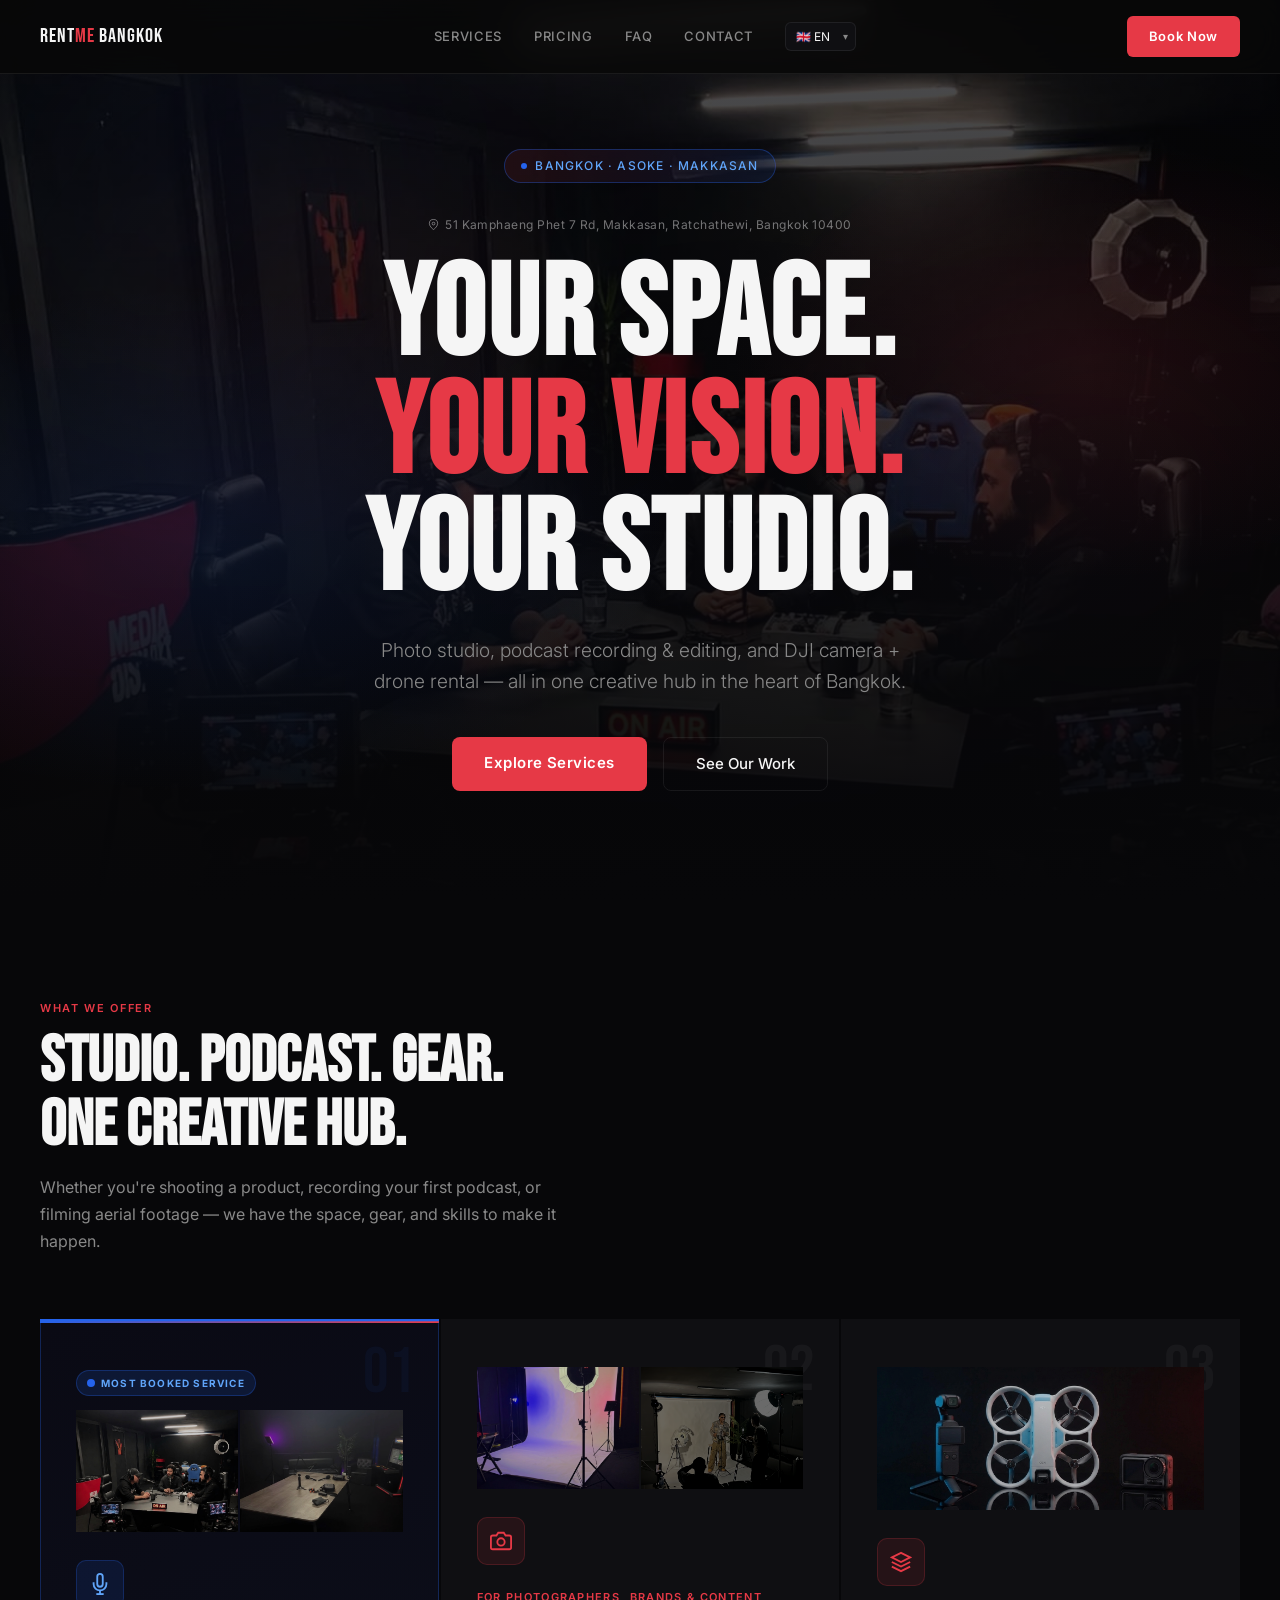
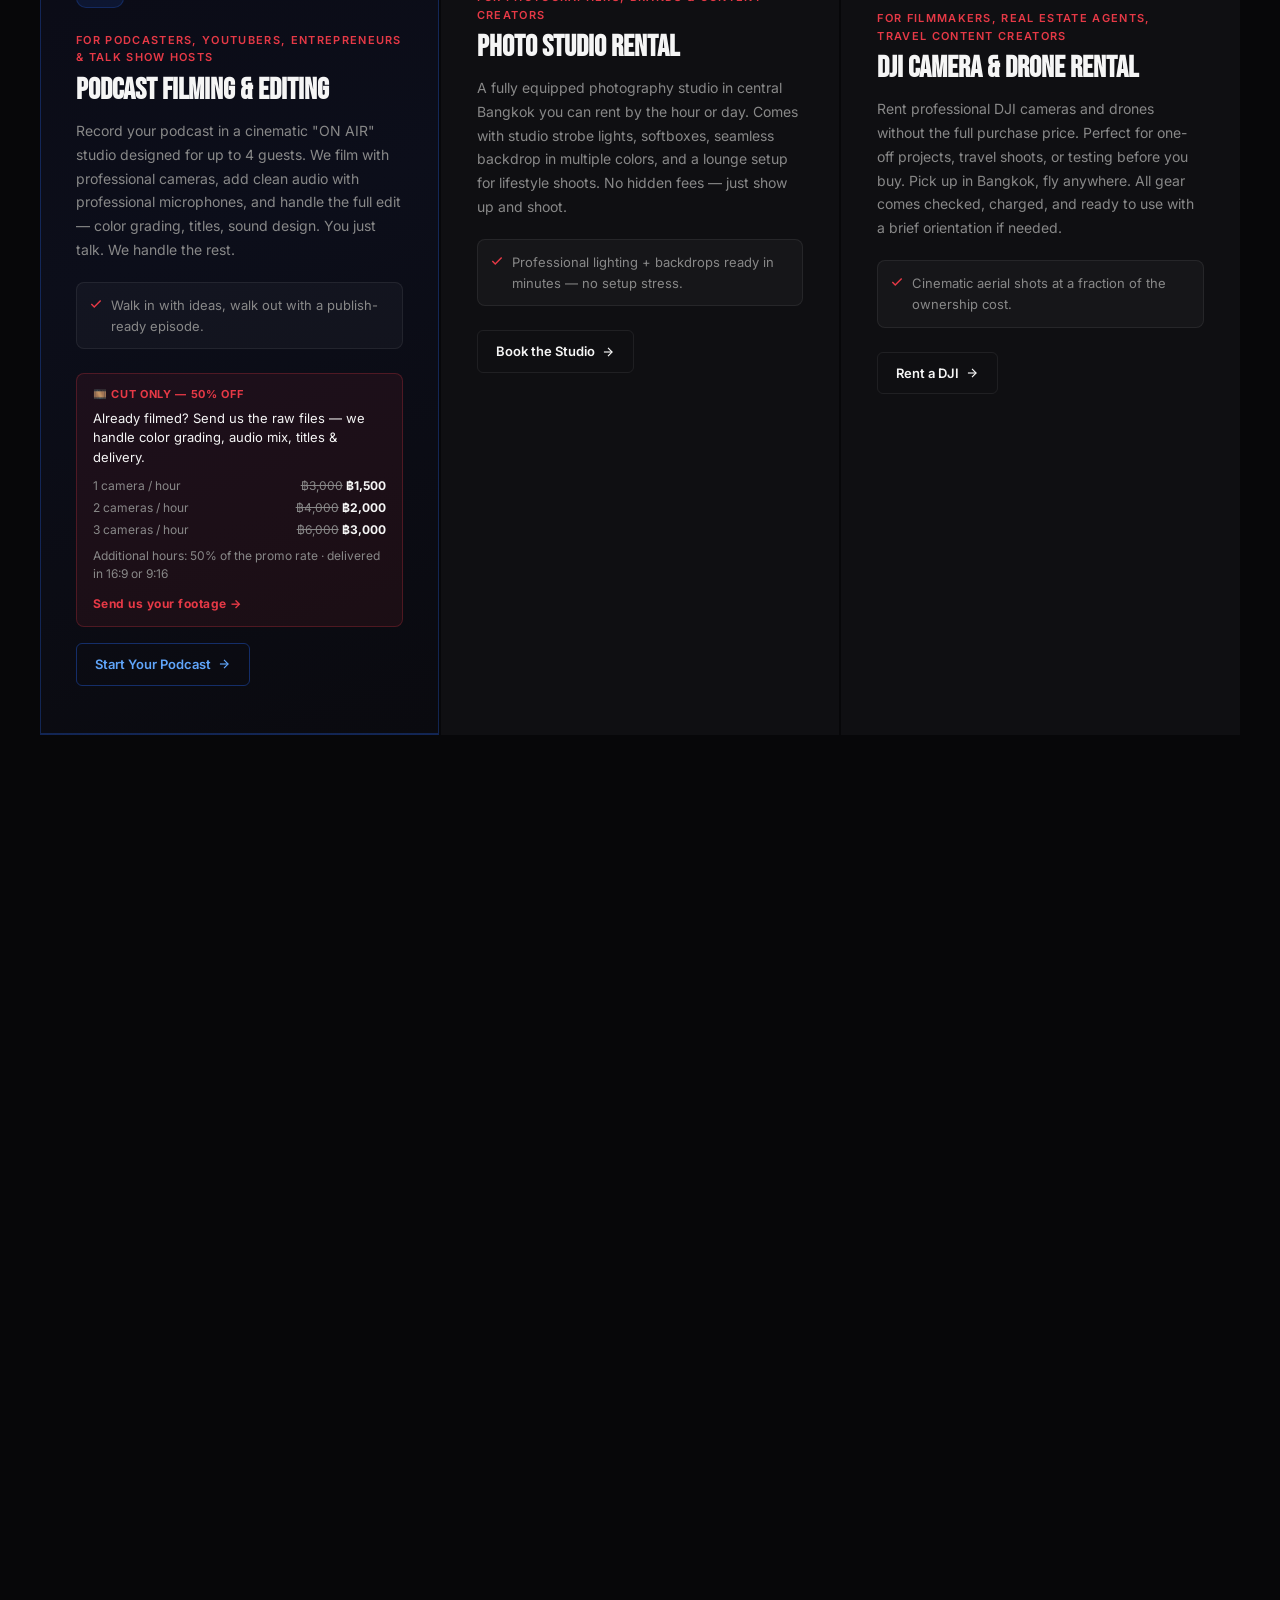
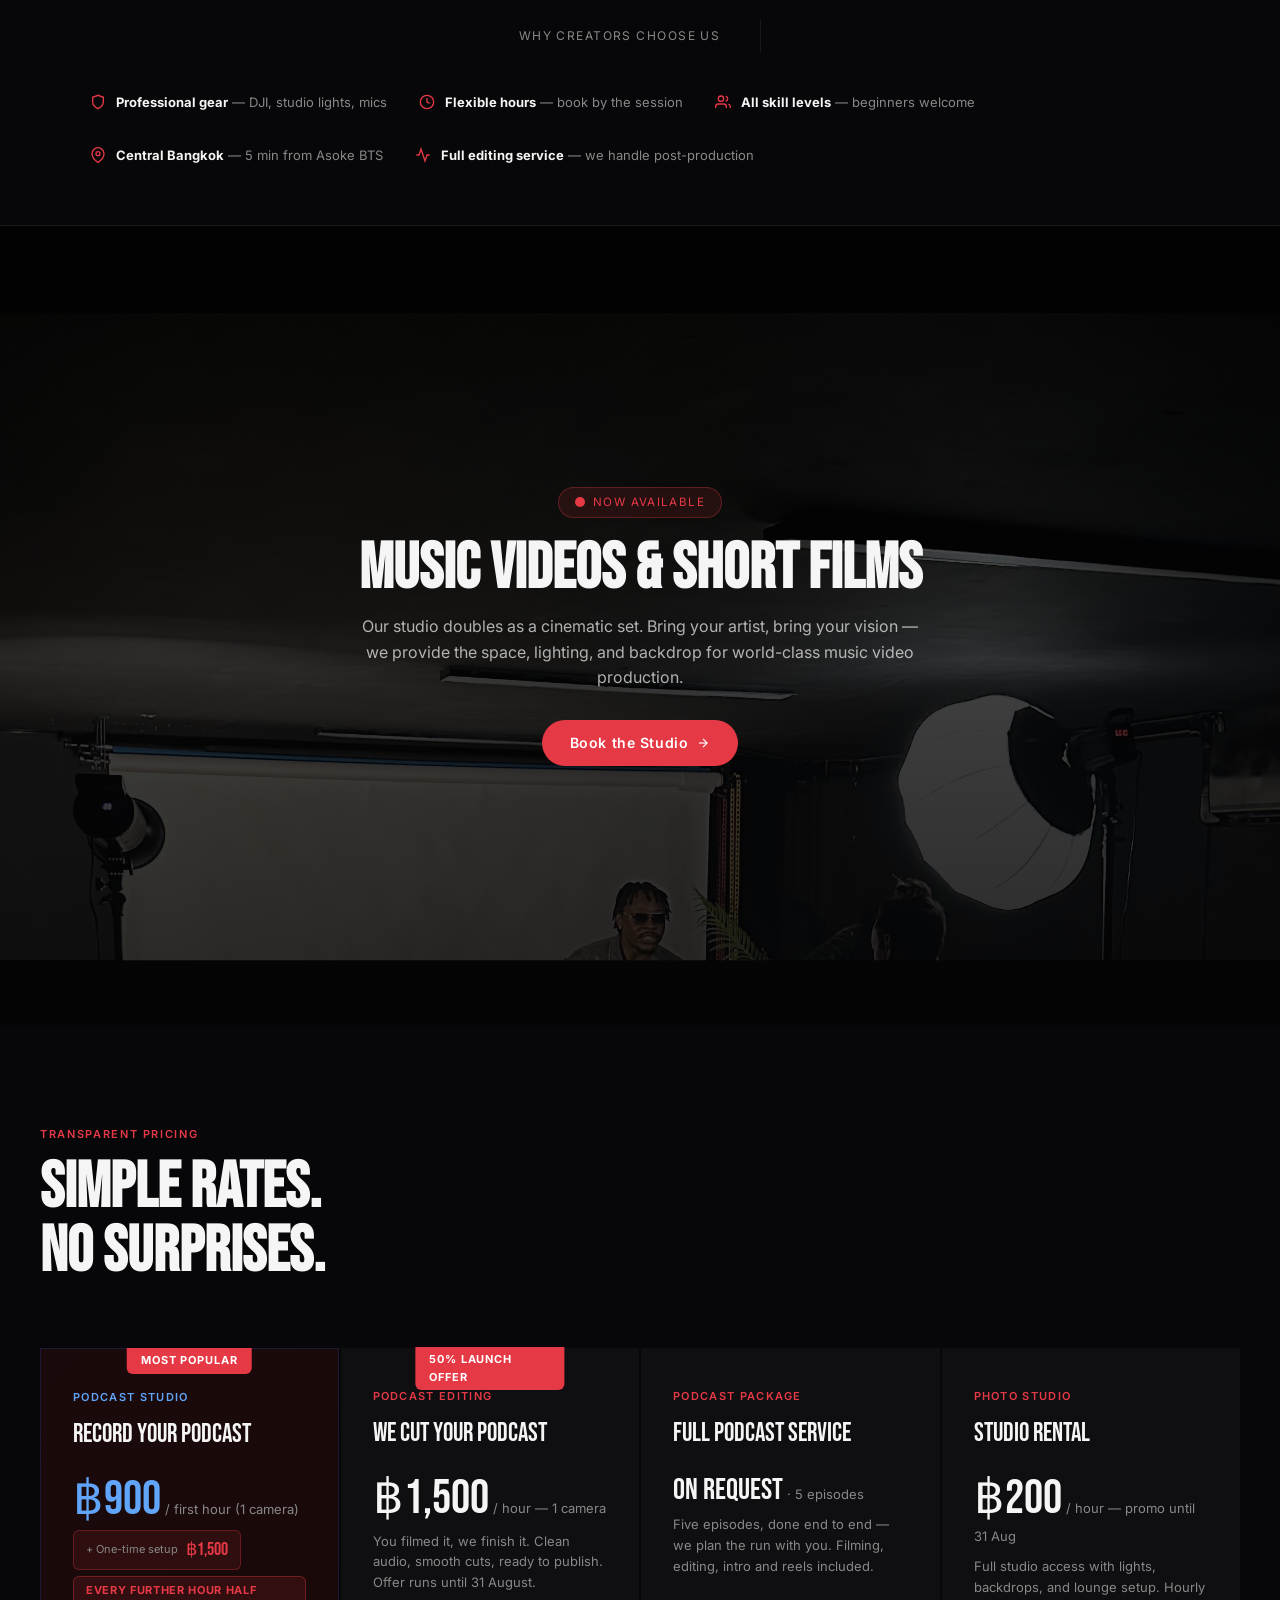
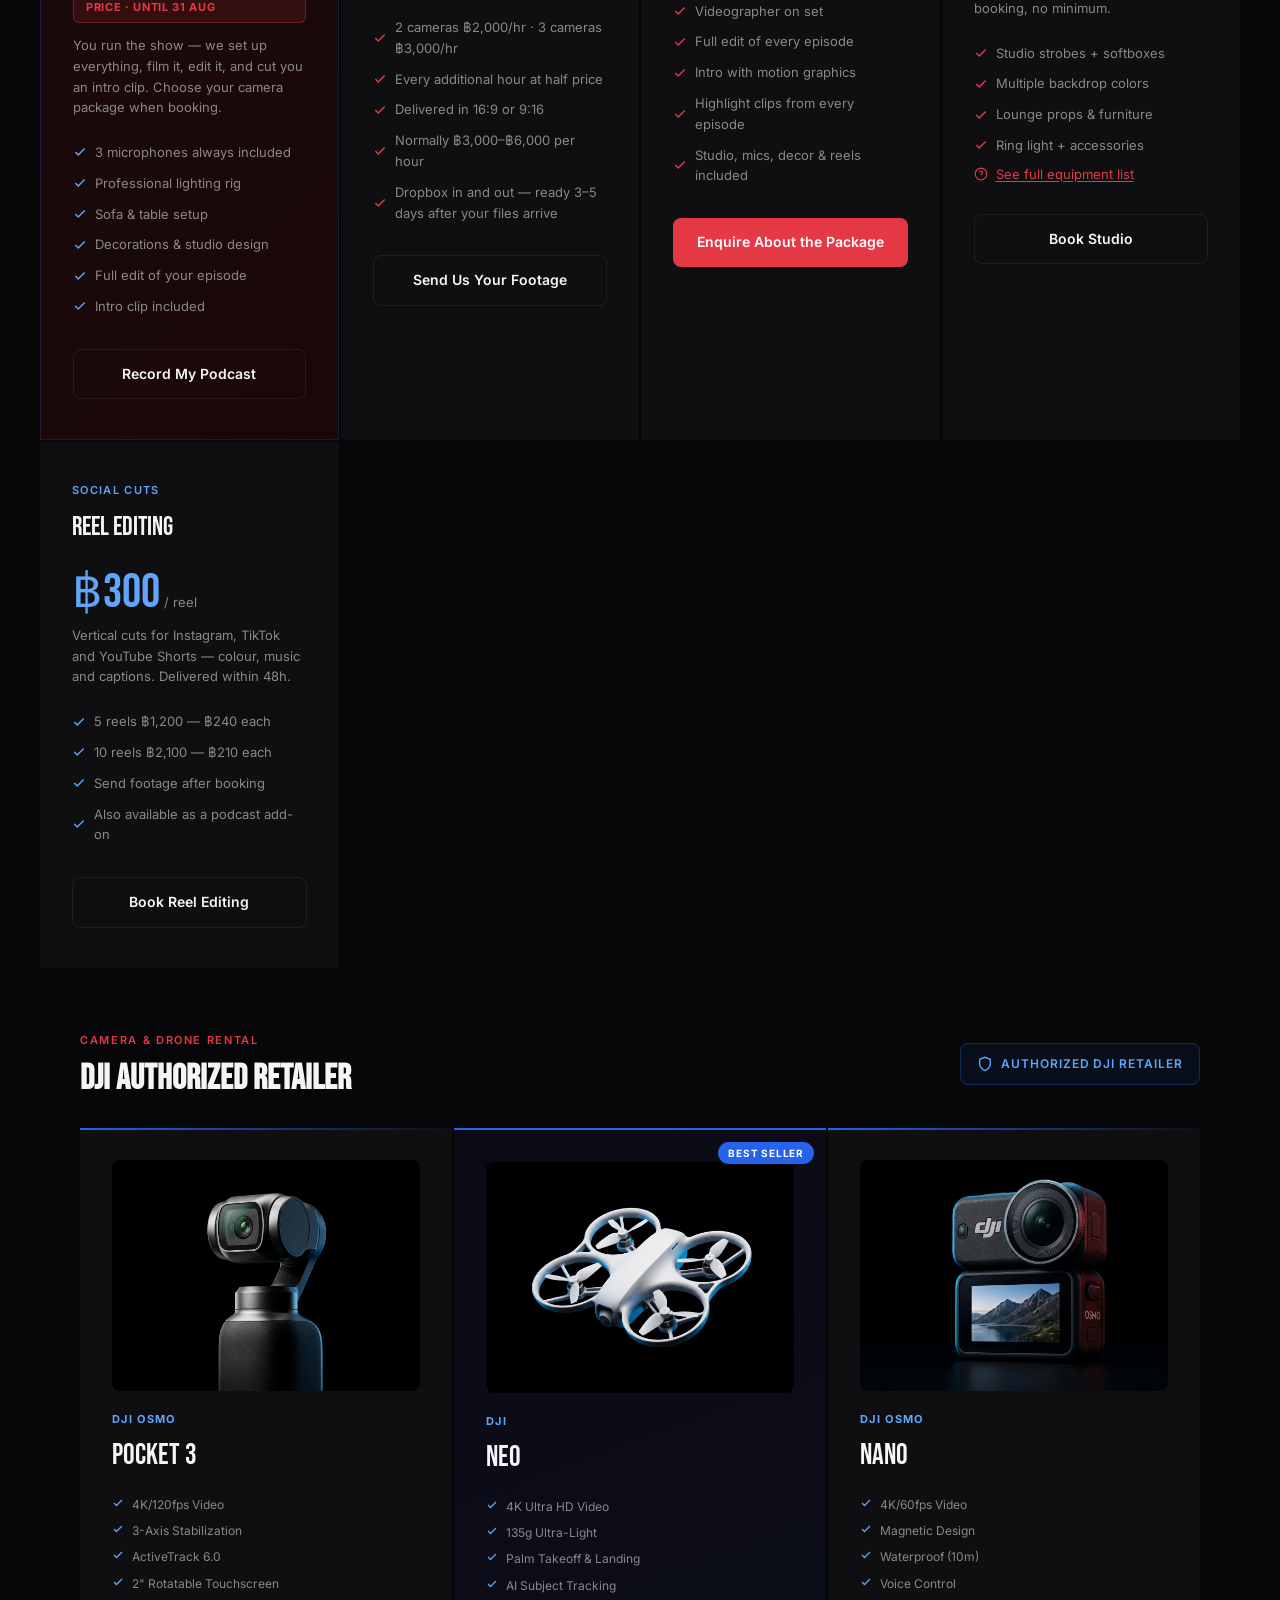
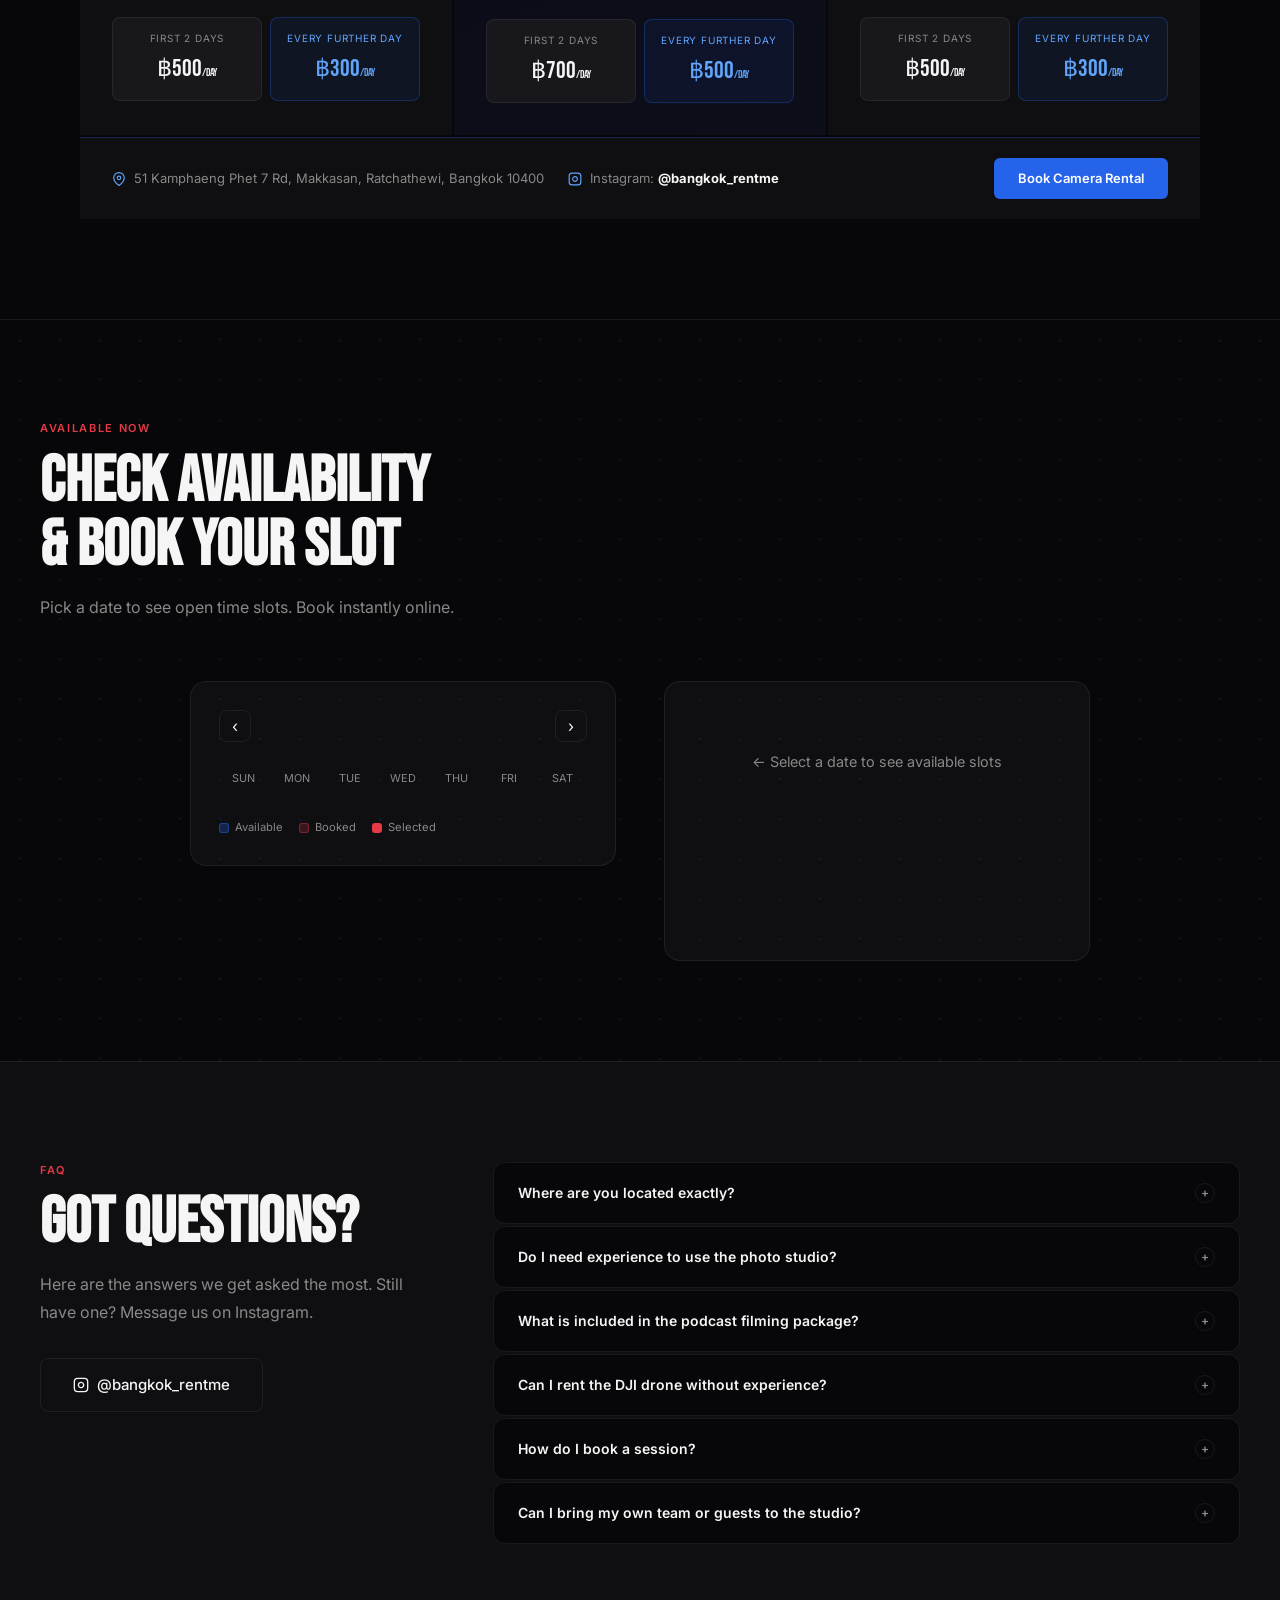
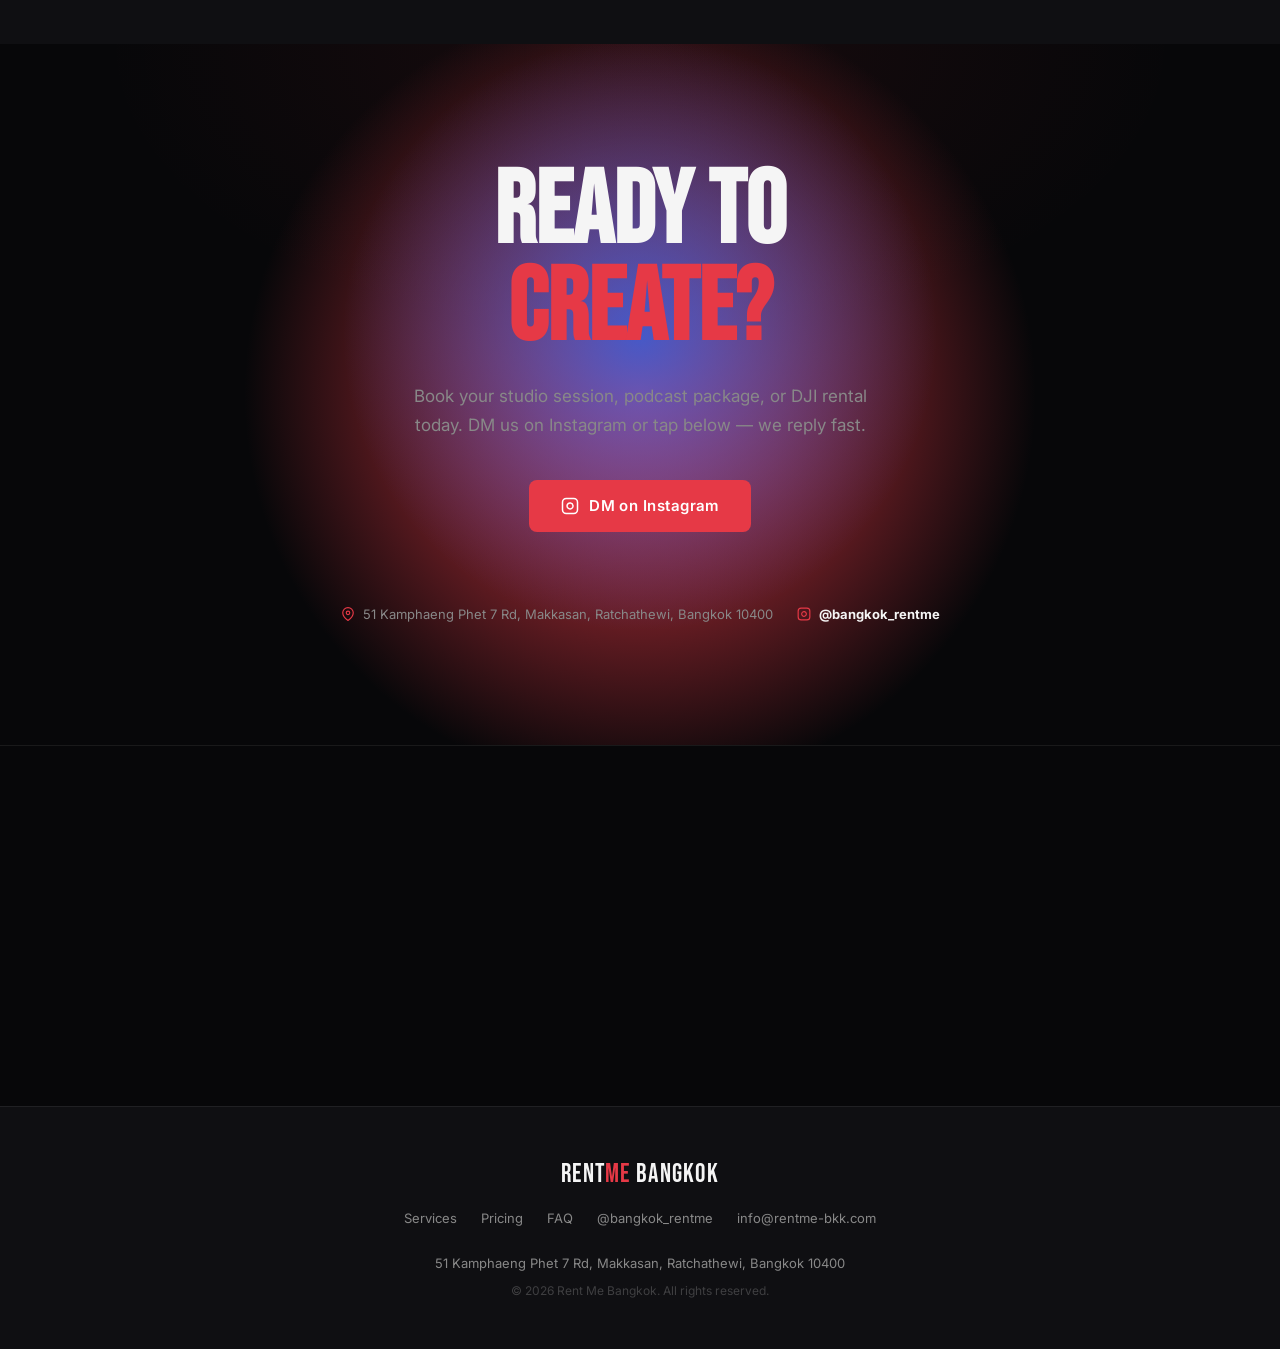
==== commit c2991361: "Add studio equipment modal to Studio Rental pricing card Full grip/lighting inventory (stands, tripo" ====
--- a/index.html
+++ b/index.html
@@ -157,6 +157,29 @@
 .price-btn.primary:hover{opacity:.85;transform:translateY(-1px)}
 .price-btn.ghost{border:1px solid var(--border);color:var(--fg)}
 .price-btn.ghost:hover{border-color:rgba(255,255,255,.2);background:rgba(255,255,255,.04)}
+
+/* ── Studio equipment modal ── */
+.equip-trigger{display:flex;align-items:center;gap:8px;background:none;border:none;padding:0;font-family:var(--font-body);font-size:13px;color:var(--accent);cursor:pointer;text-align:left}
+.equip-trigger svg{flex-shrink:0}
+.equip-trigger span{text-decoration:underline;text-underline-offset:2px}
+.equip-trigger:hover{opacity:.8}
+.equip-modal-overlay{display:none;position:fixed;inset:0;z-index:200;background:rgba(4,4,6,.8);backdrop-filter:blur(6px);align-items:center;justify-content:center;padding:24px}
+.equip-modal-overlay.open{display:flex}
+.equip-modal{background:var(--bg-elevated);border:1px solid var(--border);border-radius:12px;max-width:480px;width:100%;max-height:85vh;overflow-y:auto;padding:36px 32px;position:relative}
+.equip-modal-close{position:absolute;top:16px;right:16px;width:32px;height:32px;border-radius:50%;border:1px solid var(--border);background:none;color:var(--fg-muted);font-size:18px;line-height:1;cursor:pointer;transition:.2s var(--ease)}
+.equip-modal-close:hover{color:var(--fg);border-color:rgba(255,255,255,.2)}
+.equip-modal h3{font-family:var(--font-head);font-size:1.6rem;color:var(--fg);letter-spacing:.02em;margin-bottom:6px}
+.equip-modal-sub{font-size:13px;color:var(--fg-muted);margin-bottom:24px;line-height:1.5}
+.equip-group{margin-bottom:20px}
+.equip-group:last-of-type{margin-bottom:28px}
+.equip-cat{font-size:11px;font-weight:700;color:var(--accent);text-transform:uppercase;letter-spacing:.1em;margin-bottom:10px}
+.equip-row{display:flex;align-items:baseline;gap:10px;font-size:13px;color:var(--fg);line-height:1.5;padding:6px 0;border-bottom:1px solid var(--border)}
+.equip-row:last-child{border-bottom:none}
+.equip-qty{flex-shrink:0;min-width:28px;font-family:var(--font-head);font-size:14px;color:var(--fg-muted);letter-spacing:.02em}
+.equip-modal-cta{margin-top:4px}
+@media (max-width:480px){
+  .equip-modal{padding:28px 20px}
+}
 
 /* ── FAQ ── */
 #faq{background:var(--bg-card);border-top:1px solid var(--border)}
@@ -652,6 +675,7 @@
           <li><svg width="14" height="14" viewBox="0 0 24 24" fill="none" stroke="currentColor" stroke-width="2.5"><polyline points="20 6 9 17 4 12"/></svg><span data-i18n="p1_f2">Multiple backdrop colors</span></li>
           <li><svg width="14" height="14" viewBox="0 0 24 24" fill="none" stroke="currentColor" stroke-width="2.5"><polyline points="20 6 9 17 4 12"/></svg><span data-i18n="p1_f3">Lounge props & furniture</span></li>
           <li><svg width="14" height="14" viewBox="0 0 24 24" fill="none" stroke="currentColor" stroke-width="2.5"><polyline points="20 6 9 17 4 12"/></svg><span data-i18n="p1_f4">Ring light + accessories</span></li>
+          <li><button type="button" class="equip-trigger" onclick="openEquipModal()"><svg width="14" height="14" viewBox="0 0 24 24" fill="none" stroke="currentColor" stroke-width="2"><circle cx="12" cy="12" r="10"/><path d="M9.09 9a3 3 0 0 1 5.83 1c0 2-3 2-3 4"/><line x1="12" y1="17" x2="12.01" y2="17"/></svg><span data-i18n="p1_f5">See full equipment list</span></button></li>
         </ul>
         <a href="booking.html?service=studio_rental" class="price-btn ghost" data-i18n="p1_btn">Book Studio</a>
       </div>
@@ -1144,6 +1168,7 @@
     <a href="#pricing" data-i18n="nav_pricing">Pricing</a>
     <a href="#faq" data-i18n="nav_faq">FAQ</a>
     <a href="https://www.instagram.com/bangkok_rentme" target="_blank">@bangkok_rentme</a>
+    <a href="mailto:info@rentme-bkk.com">info@rentme-bkk.com</a>
   </div>
   <p style="font-size:13px;color:var(--fg-muted);margin-bottom:8px">51 Kamphaeng Phet 7 Rd, Makkasan, Ratchathewi, Bangkok 10400</p>
   <p class="footer-copy">© 2026 Rent Me Bangkok. All rights reserved.</p>
@@ -1188,7 +1213,17 @@
     p1_service:"Photo Studio", p1_title:"Studio Rental", p1_period:" / hour — promo until 31 Aug",
     p1_desc:"Full studio access with lights, backdrops, and lounge setup. Hourly booking, no minimum.",
     p1_f1:"Studio strobes + softboxes", p1_f2:"Multiple backdrop colors", p1_f3:"Lounge props & furniture", p1_f4:"Ring light + accessories",
+    p1_f5:"See full equipment list",
     p1_btn:"Book Studio",
+    equip_title:"Studio Equipment", equip_sub:"Included with every studio booking — no extra fee.",
+    equip_cat_stands:"Stands &amp; Tripods", equip_cat_light:"Lighting", equip_cat_mods:"Modifiers",
+    equip_i1:"Light Stands — for LED panels &amp; lighting gear",
+    equip_i2:"Large Camera Tripods — height-adjustable, with video heads",
+    equip_i3:"Small Camera Tripods — compact, for low-angle shots",
+    equip_i4:"Softboxes — large, for soft even light",
+    equip_i5:"RGBW LED Panels — adjustable color temperature",
+    equip_i6:"Neewer LED Lights — compact, tripod-mounted",
+    equip_i7:"Reflectors — for focused, directional light",
     p3_amount:"On request",
     s2_cut_cta:"Send us your footage &rarr;",
     p3_f5:"Studio, mics, decor &amp; reels included",
@@ -1284,7 +1319,17 @@
     pricing_tag:"Tarifs transparents", pricing_title:"TARIFS SIMPLES.<br>SANS SURPRISES.",
     p1_service:"Studio photo", p1_title:"Location studio", p1_period:" / heure — promo jusqu'au 31 août",
     p1_desc:"Accès complet au studio avec éclairages, fonds et décor lounge. Réservation à l'heure, sans minimum.",
-    p1_f1:"Stroboscopes + boîtes à lumière", p1_f2:"Plusieurs couleurs de fond", p1_f3:"Accessoires lounge", p1_f4:"Ring light + accessoires", p1_btn:"Réserver le studio",
+    p1_f1:"Stroboscopes + boîtes à lumière", p1_f2:"Plusieurs couleurs de fond", p1_f3:"Accessoires lounge", p1_f4:"Ring light + accessoires", p1_f5:"Voir tout l'équipement",
+    p1_btn:"Réserver le studio",
+    equip_title:"Équipement du studio", equip_sub:"Inclus dans la location — aucun coût supplémentaire.",
+    equip_cat_stands:"Trépieds", equip_cat_light:"Éclairage", equip_cat_mods:"Modificateurs",
+    equip_i1:"Pieds d'éclairage — pour panneaux LED et projecteurs",
+    equip_i2:"Grands trépieds caméra — hauteur réglable, avec rotule vidéo",
+    equip_i3:"Petits trépieds caméra — compacts, pour les prises en contre-plongée",
+    equip_i4:"Softbox — grands, pour une lumière douce et homogène",
+    equip_i5:"Panneaux LED RGBW — température de couleur réglable",
+    equip_i6:"Éclairages LED Neewer — compacts, montés sur trépied",
+    equip_i7:"Réflecteurs — pour une lumière dirigée et ciblée",
     p3_amount:"Sur demande",
     s2_cut_cta:"Envoyez vos rushes &rarr;",
     p3_f5:"Studio, micros, décor &amp; reels inclus",
@@ -1380,7 +1425,17 @@
     pricing_tag:"Transparente Preise", pricing_title:"EINFACHE PREISE.<br>KEINE ÜBERRASCHUNGEN.",
     p1_service:"Fotostudio", p1_title:"Studio-Verleih", p1_period:" / Stunde — Aktion bis 31. Aug.",
     p1_desc:"Voller Studio-Zugang mit Lichtern, Hintergründen und Lounge-Setup. Stundenbuching, kein Minimum.",
-    p1_f1:"Studioblitze + Softboxen", p1_f2:"Mehrere Hintergrundfarben", p1_f3:"Lounge-Requisiten", p1_f4:"Ringlicht + Zubehör", p1_btn:"Studio buchen",
+    p1_f1:"Studioblitze + Softboxen", p1_f2:"Mehrere Hintergrundfarben", p1_f3:"Lounge-Requisiten", p1_f4:"Ringlicht + Zubehör", p1_f5:"Vollständige Ausstattung ansehen",
+    p1_btn:"Studio buchen",
+    equip_title:"Studio-Ausstattung", equip_sub:"Im Mietpreis inbegriffen — keine Zusatzkosten.",
+    equip_cat_stands:"Stative", equip_cat_light:"Beleuchtung", equip_cat_mods:"Lichtformer",
+    equip_i1:"Lichtstative — für LED-Panels und Leuchten",
+    equip_i2:"Große Kamerastative — höhenverstellbar, mit Videokopf",
+    equip_i3:"Kleine Kamerastative — kompakt, für tiefe Perspektiven",
+    equip_i4:"Softboxen — groß, für weiches, gleichmäßiges Licht",
+    equip_i5:"RGBW-LED-Panels — mit einstellbarer Farbtemperatur",
+    equip_i6:"Neewer-LED-Leuchten — kompakt, stativmontiert",
+    equip_i7:"Reflektoren — für gezieltes, gerichtetes Licht",
     p3_amount:"Auf Anfrage",
     s2_cut_cta:"Material schicken &rarr;",
     p3_f5:"Studio, Mikrofone, Deko &amp; Reels inklusive",
@@ -1476,7 +1531,17 @@
     pricing_tag:"Прозрачные цены", pricing_title:"ПРОСТЫЕ ЦЕНЫ.<br>БЕЗ СЮРПРИЗОВ.",
     p1_service:"Фотостудия", p1_title:"Аренда студии", p1_period:" / час — акция до 31 авг.",
     p1_desc:"Полный доступ к студии со светом, фонами и лаунж-декором. Почасовое бронирование без минимума.",
-    p1_f1:"Студийные вспышки + софтбоксы", p1_f2:"Несколько цветов фона", p1_f3:"Лаундж-реквизит и мебель", p1_f4:"Кольцевой свет + аксессуары", p1_btn:"Забронировать студию",
+    p1_f1:"Студийные вспышки + софтбоксы", p1_f2:"Несколько цветов фона", p1_f3:"Лаундж-реквизит и мебель", p1_f4:"Кольцевой свет + аксессуары", p1_f5:"Смотреть весь список оборудования",
+    p1_btn:"Забронировать студию",
+    equip_title:"Оборудование студии", equip_sub:"Включено в аренду — без доплат.",
+    equip_cat_stands:"Штативы", equip_cat_light:"Освещение", equip_cat_mods:"Модификаторы света",
+    equip_i1:"Стойки для света — под LED-панели и осветители",
+    equip_i2:"Большие штативы для камер — регулируемые по высоте, с видеоголовкой",
+    equip_i3:"Малые штативы для камер — компактные, для съёмки с низкого ракурса",
+    equip_i4:"Софтбоксы — большие, для мягкого равномерного света",
+    equip_i5:"RGBW LED-панели — с регулируемой цветовой температурой",
+    equip_i6:"LED-осветители Neewer — компактные, на штативе",
+    equip_i7:"Отражатели — для направленного света",
     p3_amount:"По запросу",
     s2_cut_cta:"Прислать материал &rarr;",
     p3_f5:"Студия, микрофоны, декор и reels включены",
@@ -1572,7 +1637,17 @@
     pricing_tag:"ราคาโปร่งใส", pricing_title:"ราคาง่ายๆ<br>ไม่มีค่าใช้จ่ายซ่อนเร้น",
     p1_service:"สตูดิโอถ่ายภาพ", p1_title:"เช่าสตูดิโอ", p1_period:" / ชั่วโมง — โปรถึง 31 ส.ค.",
     p1_desc:"เข้าใช้สตูดิโอเต็มรูปแบบพร้อมไฟ ฉากหลัง และเซตอัปเลานจ์ จองรายชั่วโมง ไม่มีขั้นต่ำ",
-    p1_f1:"ไฟสตูดิโอ + ซอฟต์บ็อกซ์", p1_f2:"ฉากหลังหลายสี", p1_f3:"อุปกรณ์และเฟอร์นิเจอร์เลานจ์", p1_f4:"ไฟวงกลม + อุปกรณ์เสริม", p1_btn:"จองสตูดิโอ",
+    p1_f1:"ไฟสตูดิโอ + ซอฟต์บ็อกซ์", p1_f2:"ฉากหลังหลายสี", p1_f3:"อุปกรณ์และเฟอร์นิเจอร์เลานจ์", p1_f4:"ไฟวงกลม + อุปกรณ์เสริม", p1_f5:"ดูรายการอุปกรณ์ทั้งหมด",
+    p1_btn:"จองสตูดิโอ",
+    equip_title:"อุปกรณ์สตูดิโอ", equip_sub:"รวมอยู่ในค่าเช่าแล้ว ไม่มีค่าใช้จ่ายเพิ่ม",
+    equip_cat_stands:"ขาตั้ง", equip_cat_light:"ไฟ", equip_cat_mods:"ตัวปรับแสง",
+    equip_i1:"ขาตั้งไฟ — สำหรับไฟ LED และอุปกรณ์ไฟ",
+    equip_i2:"ขาตั้งกล้องขนาดใหญ่ — ปรับความสูงได้ พร้อมหัวสำหรับวิดีโอ",
+    equip_i3:"ขาตั้งกล้องขนาดเล็ก — กะทัดรัด สำหรับมุมต่ำ",
+    equip_i4:"ซอฟต์บ็อกซ์ — ขนาดใหญ่ ให้แสงนุ่มสม่ำเสมอ",
+    equip_i5:"แผงไฟ LED RGBW — ปรับอุณหภูมิสีได้",
+    equip_i6:"ไฟ LED Neewer — กะทัดรัด ติดขาตั้งได้",
+    equip_i7:"แผ่นสะท้อนแสง — สำหรับแสงทิศทางเฉพาะจุด",
     p3_amount:"สอบถามราคา",
     s2_cut_cta:"ส่งไฟล์ให้เรา &rarr;",
     p3_f5:"รวมสตูดิโอ ไมค์ ของตกแต่ง และรีล",
@@ -1669,6 +1744,19 @@
   if (!isOpen) item.classList.add('open');
 }
 
+// ── Studio equipment modal ──
+function openEquipModal() {
+  document.getElementById('equip-modal').classList.add('open');
+  document.body.style.overflow = 'hidden';
+}
+function closeEquipModal() {
+  document.getElementById('equip-modal').classList.remove('open');
+  document.body.style.overflow = '';
+}
+document.addEventListener('keydown', (e) => {
+  if (e.key === 'Escape') closeEquipModal();
+});
+
 // ── Mobile nav ──
 document.getElementById('hamburger').addEventListener('click', () => {
   document.getElementById('mobile-nav').classList.toggle('open');
@@ -1821,6 +1909,34 @@
   };
 })();
 </script>
+<!-- Studio-Ausstattung: vollstaendige Liste im Modal, nicht auf der Preiskarte -->
+<div class="equip-modal-overlay" id="equip-modal" onclick="if(event.target===this)closeEquipModal()">
+  <div class="equip-modal" role="dialog" aria-modal="true" aria-labelledby="equip-modal-title">
+    <button type="button" class="equip-modal-close" onclick="closeEquipModal()" aria-label="Close">&times;</button>
+    <h3 id="equip-modal-title" data-i18n="equip_title">Studio Equipment</h3>
+    <p class="equip-modal-sub" data-i18n="equip_sub">Included with every studio booking — no extra fee.</p>
+
+    <div class="equip-group">
+      <div class="equip-cat" data-i18n="equip_cat_stands">Stands &amp; Tripods</div>
+      <div class="equip-row"><span class="equip-qty">10&times;</span><span data-i18n="equip_i1">Light Stands — for LED panels &amp; lighting gear</span></div>
+      <div class="equip-row"><span class="equip-qty">5&times;</span><span data-i18n="equip_i2">Large Camera Tripods — height-adjustable, with video heads</span></div>
+      <div class="equip-row"><span class="equip-qty">2&times;</span><span data-i18n="equip_i3">Small Camera Tripods — compact, for low-angle shots</span></div>
+    </div>
+    <div class="equip-group">
+      <div class="equip-cat" data-i18n="equip_cat_light">Lighting</div>
+      <div class="equip-row"><span class="equip-qty">2&times;</span><span data-i18n="equip_i4">Softboxes — large, for soft even light</span></div>
+      <div class="equip-row"><span class="equip-qty">2&times;</span><span data-i18n="equip_i5">RGBW LED Panels — adjustable color temperature</span></div>
+      <div class="equip-row"><span class="equip-qty">2&times;</span><span data-i18n="equip_i6">Neewer LED Lights — compact, tripod-mounted</span></div>
+    </div>
+    <div class="equip-group">
+      <div class="equip-cat" data-i18n="equip_cat_mods">Modifiers</div>
+      <div class="equip-row"><span class="equip-qty">2&times;</span><span data-i18n="equip_i7">Reflectors — for focused, directional light</span></div>
+    </div>
+
+    <a href="booking.html?service=studio_rental" class="price-btn primary equip-modal-cta" data-i18n="p1_btn">Book Studio</a>
+  </div>
+</div>
+
 <!-- Feste Buchungsleiste, nur auf dem Handy sichtbar -->
 <div class="mobile-book" id="mobile-book">
   <div class="txt">
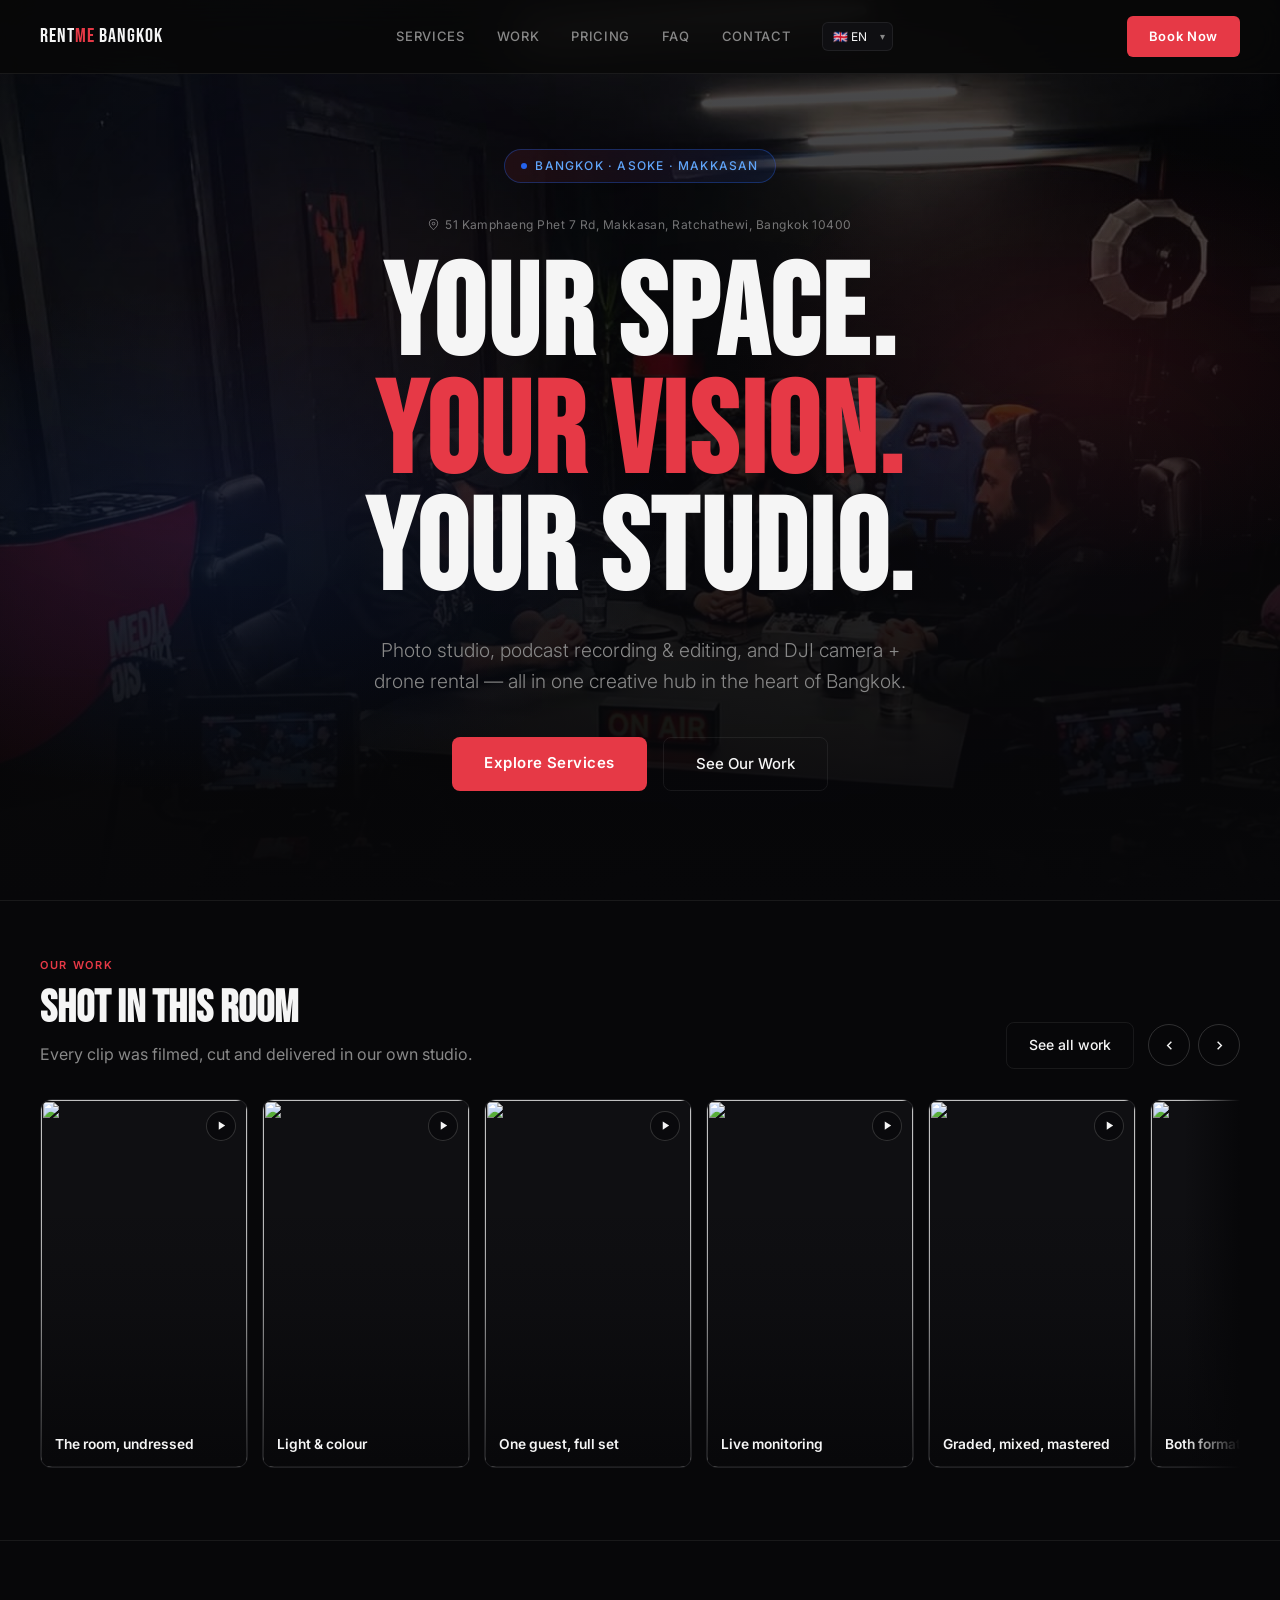
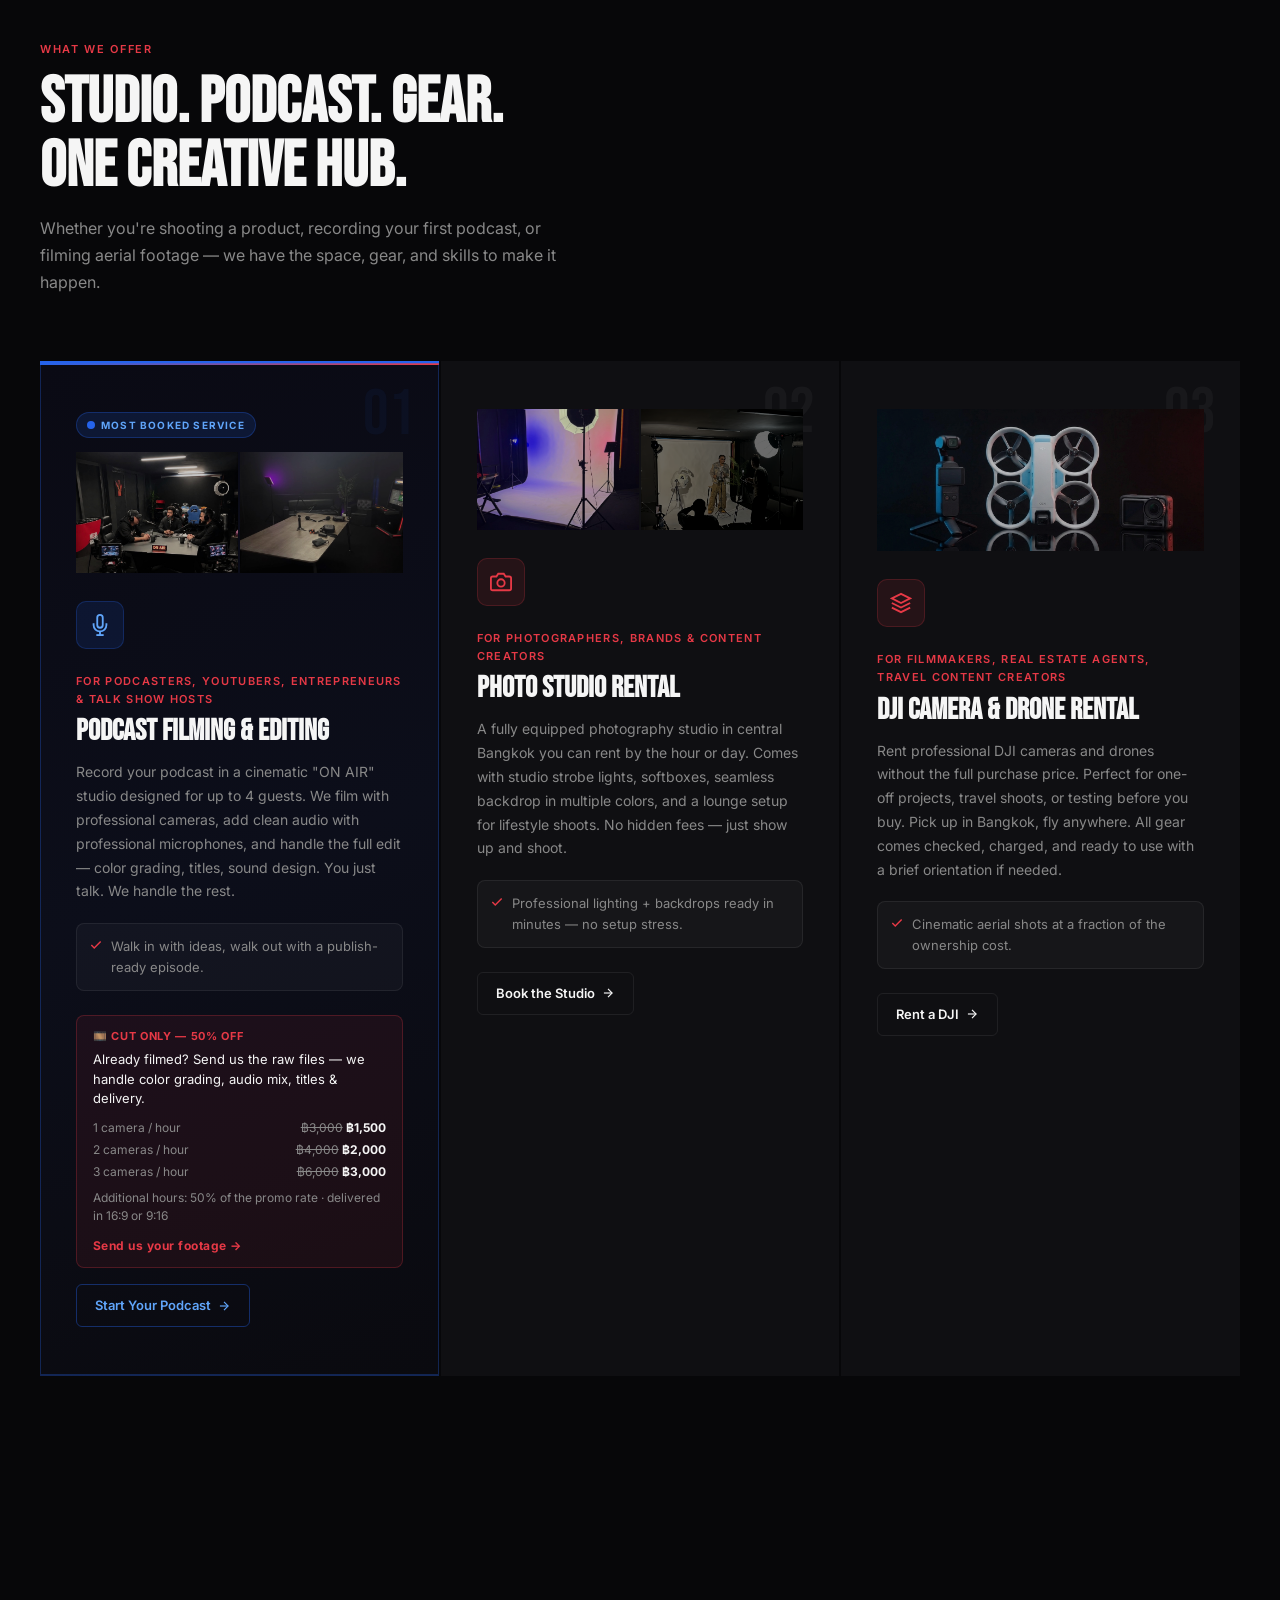
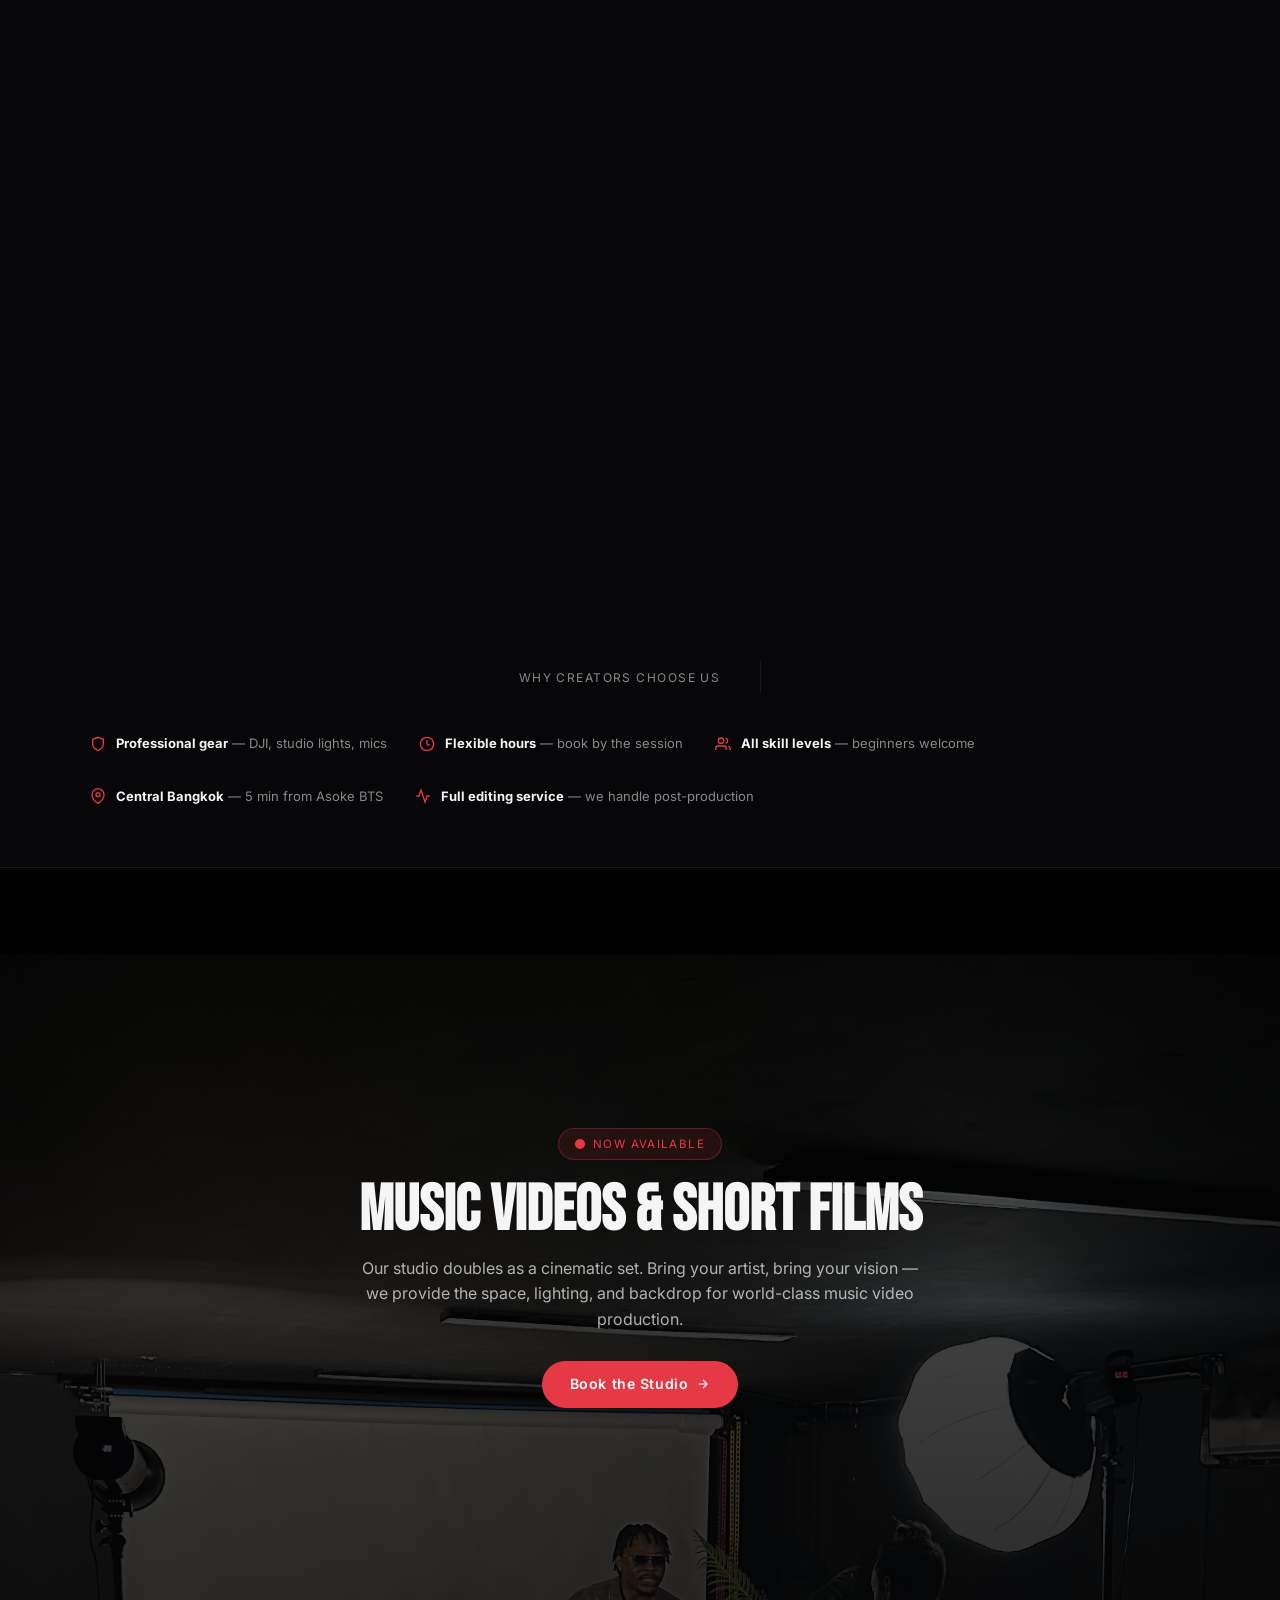
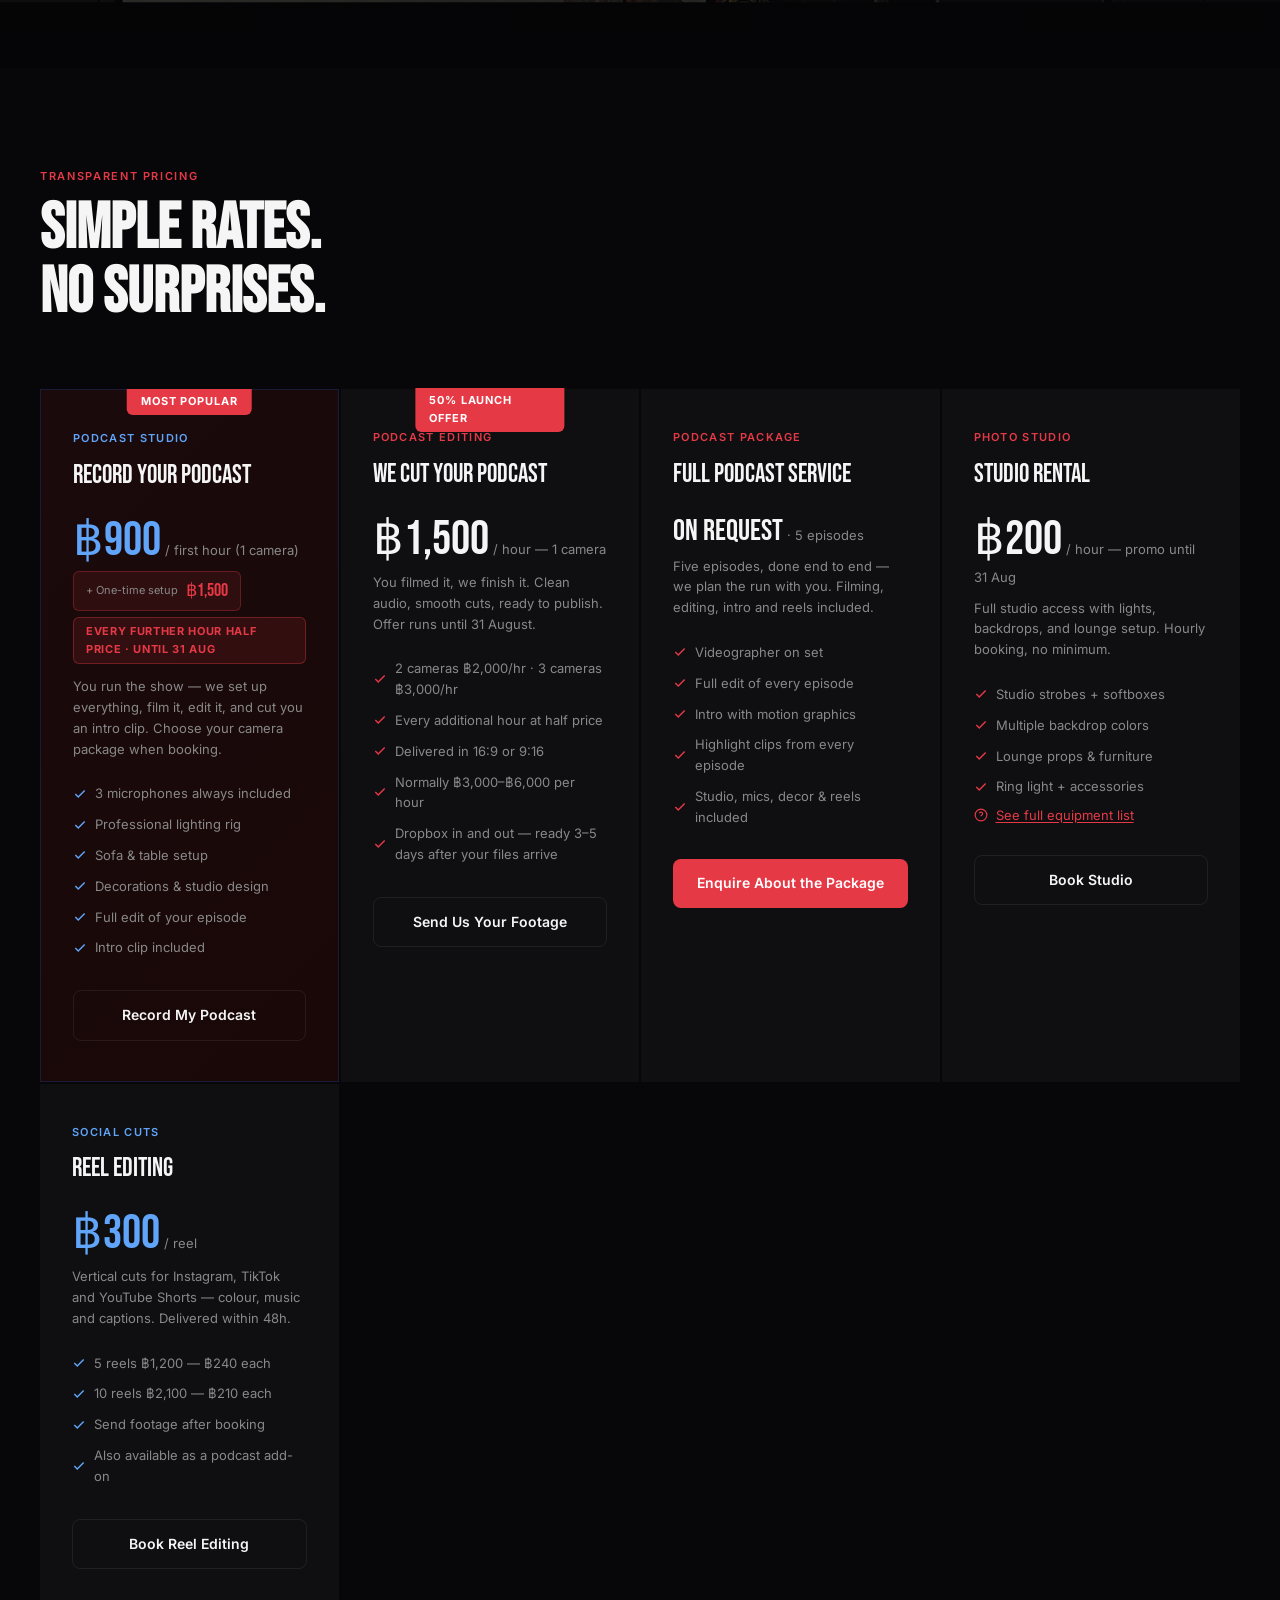
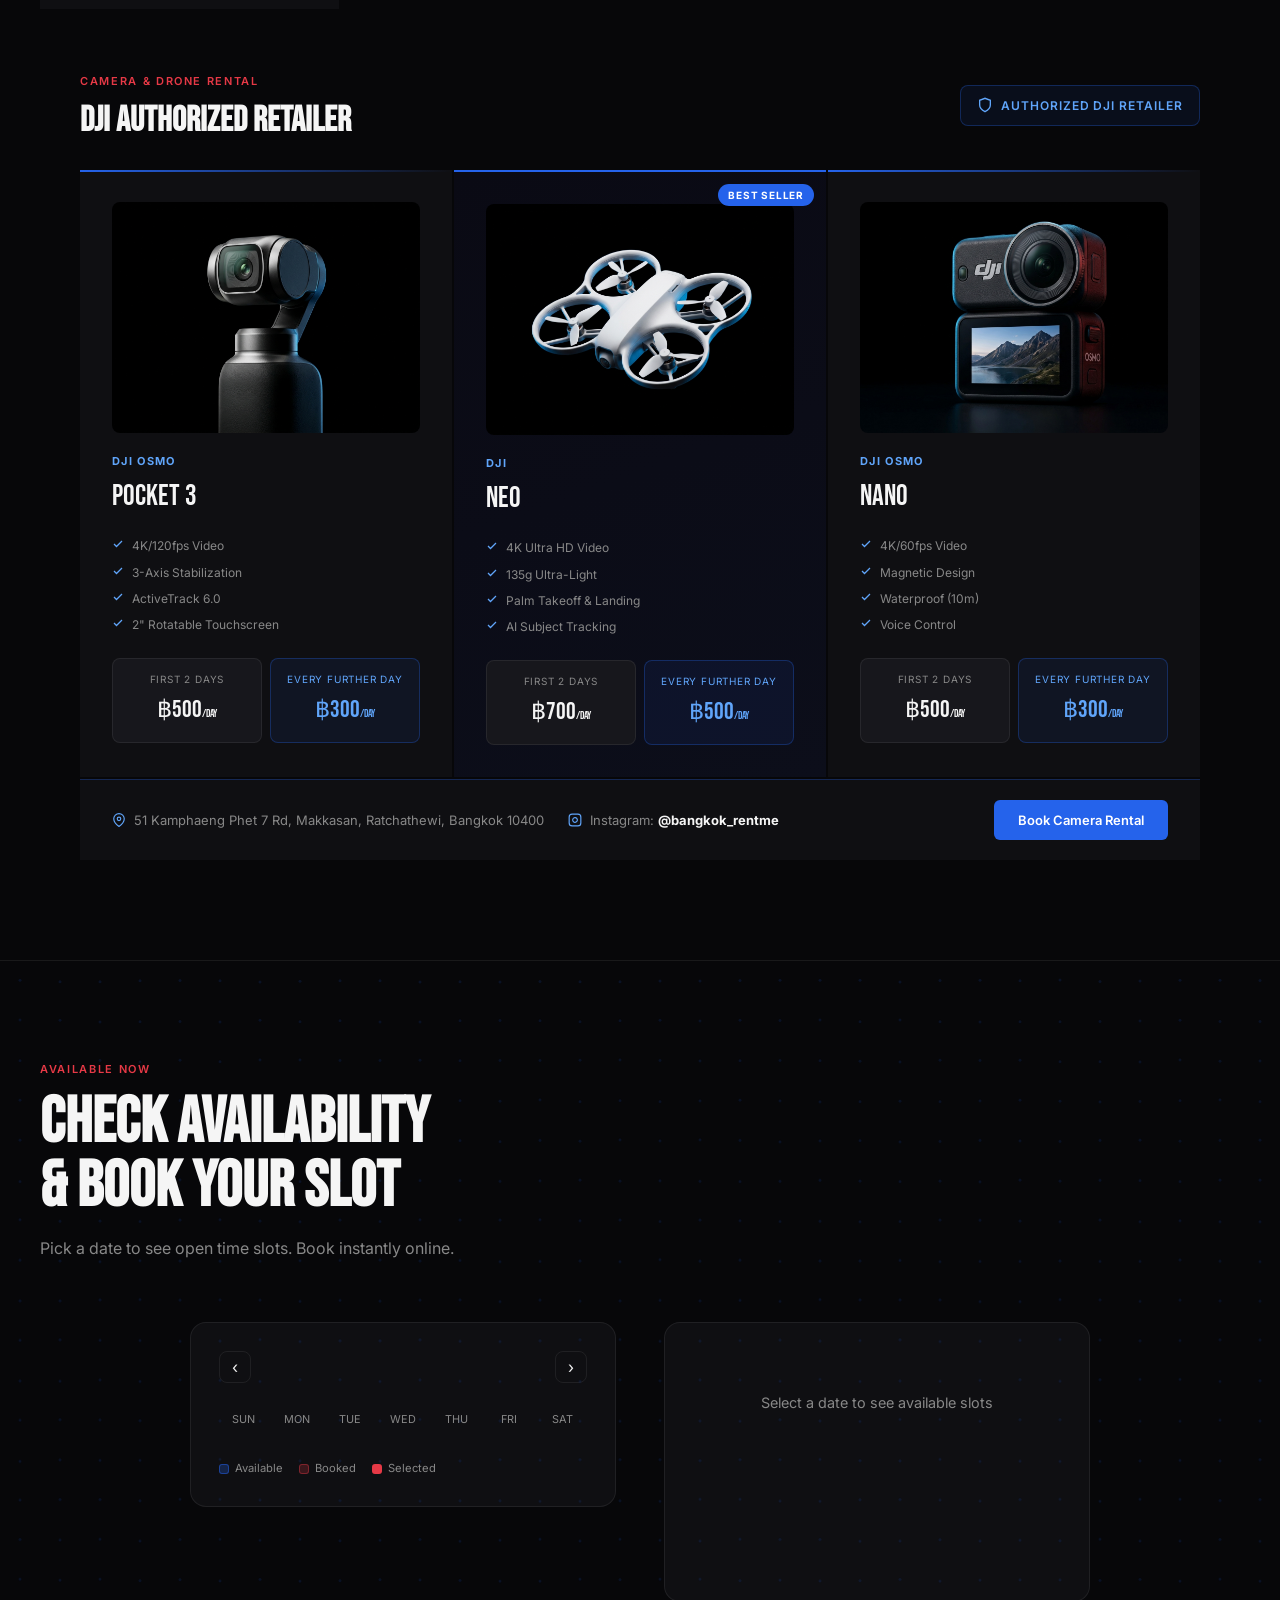
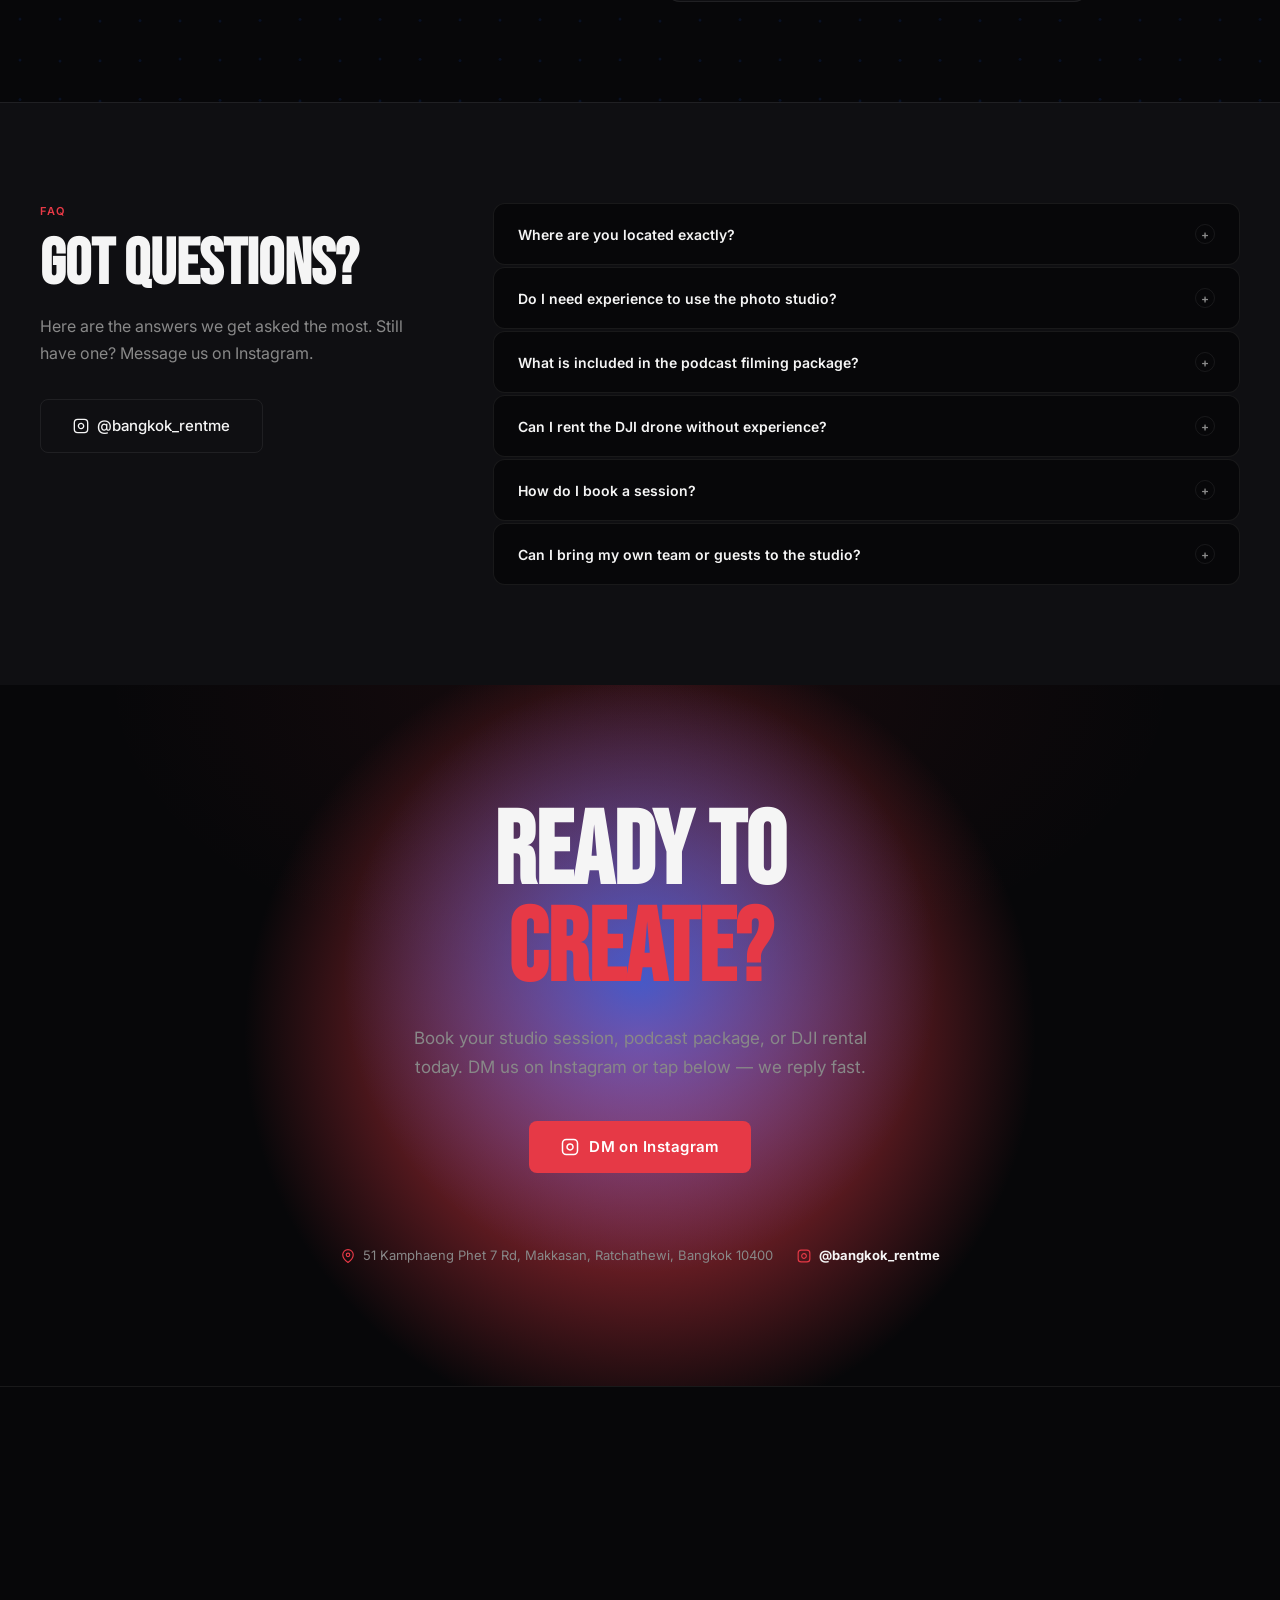
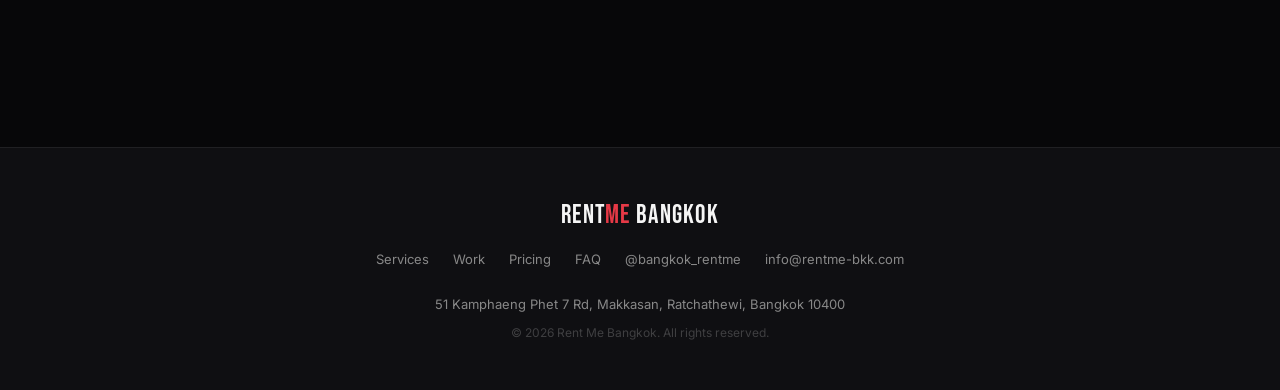
==== commit 7c970044: "Arbeitsproben-Galerie und Handy-Kuerzung Galerie: - work.html: 18 preisfreie Reels in vier Baendern " ====
--- a/index.html
+++ b/index.html
@@ -7,6 +7,7 @@
 <meta name="description" content="Professional photo studio, podcast filming & editing, and DJI camera rental in Bangkok's Asoke/Makkasan area.">
 <link rel="preconnect" href="https://fonts.googleapis.com">
 <link href="https://fonts.googleapis.com/css2?family=Inter:wght@300;400;500;600;700;900&family=Bebas+Neue&display=swap" rel="stylesheet">
+<link rel="stylesheet" href="work-media.css">
 <style>
 :root {
   --bg: #070709;
@@ -338,6 +339,131 @@
   .price-features li{font-size:13px}
   .section-title{font-size:2rem}
 }
+/* ══════════════════════════════════════════════════════════════════════
+   HANDY — die Seite kuerzer machen   (Andys Auftrag vom 2026-08-20)
+
+   Gemessen vorher auf einem 390er Geraet: 13.773 px = 16,3 Bildschirme.
+   Die Laenge sass in dreizehn gestapelten Karten: Preise 2.647 px,
+   Leistungen 3.262 px, DJI-Geraete 1.695 px -- zusammen 55 % der Seite.
+
+   Gekuerzt wird die Verpackung, nicht die Aussage: Polster, Bildhoehen und
+   ausufernde Beschreibungstexte. Preis, Titel und Knopf jeder Karte bleiben
+   ungekuerzt sichtbar -- das ist der verkaufende Teil.
+   ══════════════════════════════════════════════════════════════════════ */
+@media(max-width:768px){
+
+  /* ── Abschnittspolster: 70 → 44 ─────────────────────────────────────── */
+  section{padding:44px 20px}
+  #hero{padding:96px 20px 44px}
+  .section-header{margin-bottom:32px}
+  .section-sub{font-size:14px}
+
+  /* ── Buchungsbereich: zwei Spalten passen auf 375 px nicht ────────────
+     Das war die Ursache des waagerechten Ueberlaufs (scrollWidth 444 statt
+     375): Die Rasterung steht inline, deshalb !important. */
+  #booking{padding:44px 16px!important}
+  .booking-grid{grid-template-columns:1fr!important;gap:16px!important}
+  .booking-grid > div{padding:18px!important}
+  #slot-panel{min-height:0!important;padding:18px!important}
+  #slot-hint{padding-top:0!important;text-align:left!important}
+
+  /* ── Leistungskarten: Bild kleiner, Text auf drei Zeilen ─────────────── */
+  .service-card{padding:26px 20px}
+  .service-images{max-height:170px}
+  .service-images img{max-height:170px;object-fit:cover}
+  .service-desc{
+    font-size:14px;
+    display:-webkit-box;-webkit-line-clamp:3;-webkit-box-orient:vertical;
+    overflow:hidden;
+  }
+  .service-card.offen .service-desc{-webkit-line-clamp:unset;overflow:visible}
+
+  /* ── Preiskarten: Polster runter, Merkmalsliste einklappbar ──────────── */
+  .price-card{padding:22px 18px}
+  .price-desc{
+    font-size:13px;
+    display:-webkit-box;-webkit-line-clamp:2;-webkit-box-orient:vertical;
+    overflow:hidden;
+  }
+  .price-features{gap:7px;margin-bottom:18px}
+  .price-features li{font-size:12.5px}
+
+  /* ── DJI-Geraete: drei gestapelte Karten → eine wischbare Reihe ──────
+     Der Container trug bis 2026-08-20 keine Klasse; die vorhandene Regel
+     .dji-grid-inner traf im ganzen Dokument kein Element. */
+  .dji-rail{
+    display:flex!important;
+    gap:12px!important;
+    overflow-x:auto;
+    scroll-snap-type:x mandatory;
+    padding-bottom:10px;
+    margin-right:-20px;padding-right:20px;      /* letzte Karte bis zum Rand */
+    -webkit-overflow-scrolling:touch;
+  }
+  .dji-rail > *{
+    flex:0 0 78%;                                /* die naechste Karte lugt hervor */
+    scroll-snap-align:start;
+  }
+  .dji-rail > * img{aspect-ratio:16/10!important;margin-bottom:14px!important}
+
+  /* ── Musikvideo-Band: 684 px sind eine ganze Bildschirmhoehe ──────────
+     !important, weil das Video ein Inline-max-height:600px traegt -- das
+     schlaegt jede Regel aus dem Stylesheet. */
+  #music-video video{max-height:380px!important}
+  #music-video > div{padding:1.4rem!important}
+  #music-video h2{font-size:clamp(1.6rem,7vw,2.4rem)!important;margin-bottom:.5rem!important}
+  #music-video p{font-size:.86rem!important;margin-bottom:1.1rem!important}
+
+  /* ── Karte am Seitenende: 360 px sind fast ein halber Bildschirm ─────── */
+  body > section:last-of-type iframe{height:220px!important}
+
+  /* ── Schlussaufruf ──────────────────────────────────────────────────── */
+  #final-cta{padding:52px 20px}
+  #final-cta .cta-title{font-size:clamp(2rem,9vw,3rem)}
+}
+
+/* ── Arbeitsproben-Schiene ──────────────────────────────────────────────
+   Das Polster steht hier statt inline, sonst kaeme die Handy-Regel nicht
+   dagegen an. Auf dem Handy nur 20 px, wie in allen anderen Abschnitten. */
+#work{padding:56px 40px}
+@media(max-width:768px){
+  #work{padding:36px 20px}
+}
+
+/* ── Der eingeklappte Teil einer Preiskarte ─────────────────────────────
+   Der Schalter wird auf dem Handy per JS erzeugt (siehe kompaktMobil()),
+   damit an den fuenf Karten und ihren Uebersetzungen nichts umgebaut wird. */
+.merkmal-schalter{display:none}
+@media(max-width:768px){
+  .merkmal-schalter{
+    display:flex;align-items:center;justify-content:space-between;
+    width:100%;min-height:44px;
+    margin:0 0 14px;padding:0;
+    background:none;border:none;border-top:1px solid var(--border);
+    color:var(--fg-muted);font-family:var(--font-body);
+    font-size:12px;font-weight:600;letter-spacing:.06em;text-transform:uppercase;
+    cursor:pointer;
+  }
+  .merkmal-schalter svg{transition:transform .25s var(--ease);flex-shrink:0}
+  .merkmal-schalter[aria-expanded="true"] svg{transform:rotate(180deg)}
+  .merkmal-schalter[aria-expanded="false"] + .price-features{display:none}
+}
+
+/* ── Fingerbedienung: Tippziele unter 44 px vergroessern ────────────────
+   Gemessen: Kalendertage 22x34, Monatspfeile 32x32, zwei Textlinks 16-18 px
+   hoch. Alles darunter trifft man auf dem Handy nur mit Glueck. */
+@media(pointer:coarse){
+  #cal-days > div{
+    min-height:42px;
+    display:flex;align-items:center;justify-content:center;
+  }
+  #cal-prev,#cal-next{width:42px!important;height:42px!important}
+  .equip-trigger,.footage-link{
+    min-height:44px;display:inline-flex;align-items:center;
+  }
+  .footer-links a,.nav-links a{min-height:44px;display:inline-flex;align-items:center}
+}
+
 </style>
 </head>
 <body>
@@ -350,6 +476,7 @@
   </div>
   <div class="nav-links">
     <a href="#services" data-i18n="nav_services">Services</a>
+    <a href="work.html" data-i18n="nav_work">Work</a>
     <a href="#pricing" data-i18n="nav_pricing">Pricing</a>
     <a href="#faq" data-i18n="nav_faq">FAQ</a>
     <a href="https://www.instagram.com/bangkok_rentme" target="_blank" rel="noopener" data-i18n="nav_contact">Contact</a>
@@ -372,6 +499,7 @@
 <!-- Mobile menu -->
 <div class="mobile-nav" id="mobile-nav">
   <a href="#services" onclick="closeMobileNav()" data-i18n="nav_services">Services</a>
+  <a href="work.html" data-i18n="nav_work">Work</a>
   <a href="#pricing" onclick="closeMobileNav()" data-i18n="nav_pricing">Pricing</a>
   <a href="#faq" onclick="closeMobileNav()" data-i18n="nav_faq">FAQ</a>
   <a href="https://www.instagram.com/bangkok_rentme" target="_blank" rel="noopener" data-i18n="nav_contact">Contact</a>
@@ -401,7 +529,35 @@
     <p class="hero-sub" data-i18n="hero_sub">Photo studio, podcast recording & editing, and DJI camera + drone rental — all in one creative hub in the heart of Bangkok.</p>
     <div class="hero-actions">
       <a href="#services" class="btn-primary" data-i18n="hero_cta_primary">Explore Services</a>
-      <a href="https://www.instagram.com/bangkok_rentme" target="_blank" class="btn-ghost" data-i18n="hero_cta_secondary">See Our Work</a>
+      <a href="work.html" class="btn-ghost" data-i18n="hero_cta_secondary">See Our Work</a>
+    </div>
+  </div>
+</section>
+
+
+<!-- ══ ARBEITSPROBEN ══ ───────────────────────────────────────────────────
+     Bewusst direkt unter dem Kopfbereich: Andy will die Arbeit weit oben.
+     Vier bis sechs Kacheln als wischbare Schiene, alles Weitere auf
+     work.html. Die Liste steht in work-media.js, nicht hier. -->
+<section id="work" style="border-top:1px solid var(--border);border-bottom:1px solid var(--border)">
+  <div class="container">
+    <div style="display:flex;justify-content:space-between;align-items:flex-end;gap:24px;flex-wrap:wrap;margin-bottom:26px">
+      <div>
+        <div class="section-tag" data-i18n="work_tag">Our Work</div>
+        <h2 class="section-title" style="font-size:clamp(1.8rem,4vw,2.8rem);margin-bottom:10px" data-i18n="work_title">SHOT IN THIS ROOM</h2>
+        <p class="section-sub" style="margin:0;max-width:46ch" data-i18n="work_sub">Every clip was filmed, cut and delivered in our own studio.</p>
+      </div>
+      <div style="display:flex;align-items:center;gap:14px">
+        <a href="work.html" class="btn-ghost" style="padding:11px 22px;font-size:14px;white-space:nowrap" data-i18n="work_all">See all work</a>
+        <div class="reel-pfeile">
+          <button class="reel-pfeil" id="work-links" aria-label="Previous"><svg width="15" height="15" viewBox="0 0 24 24" fill="none" stroke="currentColor" stroke-width="2.2"><polyline points="15 18 9 12 15 6"/></svg></button>
+          <button class="reel-pfeil" id="work-rechts" aria-label="Next"><svg width="15" height="15" viewBox="0 0 24 24" fill="none" stroke="currentColor" stroke-width="2.2"><polyline points="9 18 15 12 9 6"/></svg></button>
+        </div>
+      </div>
+    </div>
+    <div class="reel-rail-wrap">
+      <div class="reel-rail" id="work-rail"></div>
+      <div class="reel-rail-fade r"></div>
     </div>
   </div>
 </section>
@@ -447,7 +603,7 @@
           <div style="display:flex;justify-content:space-between;gap:12px"><span style="color:var(--fg-muted)">3 cameras / hour</span><span><span style="text-decoration:line-through;color:var(--fg-muted)">฿6,000</span> <strong style="color:var(--fg)">฿3,000</strong></span></div>
           <div style="color:var(--fg-muted);margin-top:4px">Additional hours: 50% of the promo rate &middot; delivered in 16:9 or 9:16</div>
         </div>
-        <a href="booking.html?service=podcast" style="display:inline-block;margin-top:12px;font-size:12px;font-weight:700;color:var(--accent);letter-spacing:.04em" data-i18n="s2_cut_cta">Send us your footage &rarr;</a>
+        <a href="booking.html?service=podcast" class="footage-link" style="display:inline-block;margin-top:12px;font-size:12px;font-weight:700;color:var(--accent);letter-spacing:.04em" data-i18n="s2_cut_cta">Send us your footage &rarr;</a>
       </div>
       <a href="booking.html?service=podcast_setup" class="service-cta" style="border-color:rgba(37,99,235,.4);color:#60a5fa;margin-top:16px">
         <span data-i18n="s2_cta">Start Your Podcast</span>
@@ -713,7 +869,7 @@
         <span style="font-size:12px;color:#60a5fa;font-weight:600;letter-spacing:.08em">AUTHORIZED DJI RETAILER</span>
       </div>
     </div>
-    <div style="display:grid;grid-template-columns:repeat(3,1fr);gap:2px">
+    <div class="dji-rail" style="display:grid;grid-template-columns:repeat(3,1fr);gap:2px">
 
       <!-- Osmo Pocket 3 -->
       <div class="dji-card reveal" style="background:var(--bg-card);padding:32px;position:relative;overflow:hidden">
@@ -817,7 +973,7 @@
       <p class="section-sub">Pick a date to see open time slots. Book instantly online.</p>
     </div>
 
-    <div style="display:grid;grid-template-columns:1fr 1fr;gap:48px;align-items:start;max-width:900px;margin:0 auto">
+    <div class="booking-grid" style="display:grid;grid-template-columns:1fr 1fr;gap:48px;align-items:start;max-width:900px;margin:0 auto">
 
       <!-- Calendar -->
       <div style="background:var(--bg-card);border:1px solid var(--border);border-radius:16px;padding:28px;">
@@ -846,7 +1002,7 @@
       <!-- Time slots + service picker -->
       <div>
         <div id="slot-panel" style="background:var(--bg-card);border:1px solid var(--border);border-radius:16px;padding:28px;min-height:280px">
-          <p id="slot-hint" style="color:var(--fg-muted);font-size:.9rem;margin:0;padding-top:40px;text-align:center">← Select a date to see available slots</p>
+          <p id="slot-hint" style="color:var(--fg-muted);font-size:.9rem;margin:0;padding-top:40px;text-align:center">Select a date to see available slots</p>
           <div id="slot-content" style="display:none">
             <div id="slot-date-label" style="font-family:var(--font-head);font-size:1.1rem;color:var(--fg);margin-bottom:18px;letter-spacing:.04em"></div>
             <div style="margin-bottom:18px">
@@ -1165,6 +1321,7 @@
   <div class="footer-logo">RENT<span>ME</span> BANGKOK</div>
   <div class="footer-links">
     <a href="#services" data-i18n="nav_services">Services</a>
+    <a href="work.html" data-i18n="nav_work">Work</a>
     <a href="#pricing" data-i18n="nav_pricing">Pricing</a>
     <a href="#faq" data-i18n="nav_faq">FAQ</a>
     <a href="https://www.instagram.com/bangkok_rentme" target="_blank">@bangkok_rentme</a>
@@ -1178,7 +1335,7 @@
 // ── i18n ──
 const translations = {
   en: {
-    nav_services:"Services", nav_pricing:"Pricing", nav_faq:"FAQ", nav_contact:"Contact", nav_book:"Book Now",
+    nav_services:"Services", nav_work:"Work", work_tag:"Our Work", work_title:"SHOT IN THIS ROOM", work_sub:"Every clip was filmed, cut and delivered in our own studio.", work_all:"See all work", nav_pricing:"Pricing", nav_faq:"FAQ", nav_contact:"Contact", nav_book:"Book Now",
     hero_badge:"Bangkok · Asoke · Makkasan",
     hero_title:"YOUR SPACE.<br><span>YOUR VISION.</span><br>YOUR STUDIO.",
     hero_sub:"Photo studio, podcast recording & editing, and DJI camera + drone rental — all in one creative hub in the heart of Bangkok.",
@@ -1288,7 +1445,7 @@
     cta_location:"Makkasan Station · Asoke · Bangkok, Thailand"
   },
   fr: {
-    nav_services:"Services", nav_pricing:"Tarifs", nav_faq:"FAQ", nav_contact:"Contact", nav_book:"Réserver",
+    nav_services:"Services", nav_work:"Nos travaux", work_tag:"Nos travaux", work_title:"TOURNÉ DANS CETTE SALLE", work_sub:"Chaque clip a été filmé, monté et livré dans notre propre studio.", work_all:"Voir tout", nav_pricing:"Tarifs", nav_faq:"FAQ", nav_contact:"Contact", nav_book:"Réserver",
     hero_badge:"Bangkok · Asoke · Makkasan",
     hero_title:"VOTRE ESPACE.<br><span>VOTRE VISION.</span><br>VOTRE STUDIO.",
     hero_sub:"Studio photo, enregistrement & montage podcast, et location de caméras DJI + drones — tout en un seul hub créatif au cœur de Bangkok.",
@@ -1394,7 +1551,7 @@
     cta_location:"Gare Makkasan · Asoke · Bangkok, Thaïlande"
   },
   de: {
-    nav_services:"Leistungen", nav_pricing:"Preise", nav_faq:"FAQ", nav_contact:"Kontakt", nav_book:"Jetzt buchen",
+    nav_services:"Leistungen", nav_work:"Arbeiten", work_tag:"Unsere Arbeit", work_title:"HIER GEDREHT", work_sub:"Jeder Clip wurde in unserem eigenen Studio gefilmt, geschnitten und geliefert.", work_all:"Alles ansehen", nav_pricing:"Preise", nav_faq:"FAQ", nav_contact:"Kontakt", nav_book:"Jetzt buchen",
     hero_badge:"Bangkok · Asoke · Makkasan",
     hero_title:"DEIN RAUM.<br><span>DEINE VISION.</span><br>DEIN STUDIO.",
     hero_sub:"Fotostudio, Podcast-Aufnahme & Schnitt, und DJI-Kamera- + Drohnenverleih — alles in einem kreativen Hub im Herzen von Bangkok.",
@@ -1500,7 +1657,7 @@
     cta_location:"Makkasan Station · Asoke · Bangkok, Thailand"
   },
   ru: {
-    nav_services:"Услуги", nav_pricing:"Цены", nav_faq:"FAQ", nav_contact:"Контакты", nav_book:"Забронировать",
+    nav_services:"Услуги", nav_work:"Работы", work_tag:"Наши работы", work_title:"СНЯТО ЗДЕСЬ", work_sub:"Каждый ролик снят, смонтирован и сдан в нашей студии.", work_all:"Смотреть все", nav_pricing:"Цены", nav_faq:"FAQ", nav_contact:"Контакты", nav_book:"Забронировать",
     hero_badge:"Бангкок · Асок · Макасан",
     hero_title:"ТВОЁ ПРОСТРАНСТВО.<br><span>ТВОЯ ИДЕЯ.</span><br>ТВОЯ СТУДИЯ.",
     hero_sub:"Фотостудия, запись и монтаж подкастов, а также аренда камер DJI и дронов — всё в одном творческом пространстве в сердце Бангкока.",
@@ -1606,7 +1763,7 @@
     cta_location:"Станция Макасан · Асок · Бангкок, Таиланд"
   },
   th: {
-    nav_services:"บริการ", nav_pricing:"ราคา", nav_faq:"FAQ", nav_contact:"ติดต่อ", nav_book:"จองเลย",
+    nav_services:"บริการ", nav_work:"ผลงาน", work_tag:"ผลงานของเรา", work_title:"ถ่ายทำในห้องนี้", work_sub:"ทุกคลิปถ่ายทำ ตัดต่อ และส่งมอบในสตูดิโอของเราเอง", work_all:"ดูผลงานทั้งหมด", nav_pricing:"ราคา", nav_faq:"FAQ", nav_contact:"ติดต่อ", nav_book:"จองเลย",
     hero_badge:"กรุงเทพฯ · อโศก · มักกะสัน",
     hero_title:"พื้นที่ของคุณ<br><span>วิสัยทัศน์ของคุณ</span><br>สตูดิโอของคุณ",
     hero_sub:"สตูดิโอถ่ายภาพ บันทึกและตัดต่อพอดแคสต์ และเช่ากล้อง DJI + โดรน — ทุกอย่างในที่เดียวใจกลางกรุงเทพฯ",
@@ -1946,5 +2103,83 @@
   <a href="booking.html" data-i18n="mb_btn">Book now</a>
 </div>
 
+
+<script>
+/* ══════════════════════════════════════════════════════════════════════
+   Handy: Merkmalslisten der Preiskarten einklappen  (2026-08-20)
+
+   Der Schalter wird hier erzeugt statt im HTML, damit an den fuenf
+   Preiskarten und ihren fuenf Uebersetzungen nichts umgebaut werden muss.
+   Die <ul> selbst wird nur verschoben, nie neu geschrieben -- alle
+   data-i18n-Angaben darin bleiben also erhalten.
+
+   Auf dem Rechner passiert nichts: .merkmal-schalter ist dort display:none
+   und die Liste steht ohnehin offen.
+   ══════════════════════════════════════════════════════════════════════ */
+(function kompaktMobil(){
+  var PFEIL = '<svg width="13" height="13" viewBox="0 0 24 24" fill="none" '
+            + 'stroke="currentColor" stroke-width="2.5"><polyline points="6 9 12 15 18 9"/></svg>';
+
+  document.querySelectorAll('.price-card .price-features').forEach(function(liste){
+    var n = liste.querySelectorAll('li').length;
+    if (!n) return;
+
+    var knopf = document.createElement('button');
+    knopf.type = 'button';
+    knopf.className = 'merkmal-schalter';
+    knopf.setAttribute('aria-expanded', 'false');
+    knopf.innerHTML = '<span>What’s included (' + n + ')</span>' + PFEIL;
+
+    liste.parentNode.insertBefore(knopf, liste);
+    knopf.addEventListener('click', function(){
+      var offen = knopf.getAttribute('aria-expanded') === 'true';
+      knopf.setAttribute('aria-expanded', offen ? 'false' : 'true');
+    });
+  });
+
+  /* Der gekuerzte Leistungstext laesst sich aufklappen -- ein Tipp auf den
+     Text selbst, damit die Karte keinen zweiten Knopf bekommt. */
+  document.querySelectorAll('.service-card .service-desc').forEach(function(text){
+    text.addEventListener('click', function(e){
+      if (window.matchMedia('(max-width:768px)').matches){
+        e.stopPropagation();
+        text.closest('.service-card').classList.toggle('offen');
+      }
+    });
+  });
+})();
+</script>
+
+<script src="work-media.js"></script>
+<script>
+/* Die Schiene auf der Startseite: nur die als rail markierten Kacheln,
+   plus eine letzte, die auf die volle Galerie fuehrt. */
+(function(){
+  var rail = document.getElementById('work-rail');
+  if (!rail || !window.REELS) return;
+
+  window.REELS.filter(function(r){ return r.rail; })
+              .forEach(function(r){ rail.appendChild(window.reelKachel(r)); });
+
+  var mehr = document.createElement('a');
+  mehr.href = 'work.html';
+  mehr.className = 'reel reel-mehr';
+  mehr.setAttribute('aria-label', 'See all work');
+  mehr.innerHTML =
+      '<span style="position:absolute;inset:0;display:flex;flex-direction:column;'
+    + 'align-items:center;justify-content:center;gap:10px;text-align:center;padding:18px">'
+    + '<span style="font-family:var(--font-head);font-size:2.4rem;line-height:1;color:var(--fg)">'
+    + window.REELS.length + '</span>'
+    + '<span style="font-size:.72rem;letter-spacing:.12em;text-transform:uppercase;color:var(--fg-muted)">'
+    + 'clips in total</span>'
+    + '<span style="margin-top:6px;font-size:.8rem;font-weight:600;color:var(--accent)">See all work &rarr;</span>'
+    + '</span>';
+  rail.appendChild(mehr);
+
+  var schub = function(n){ rail.scrollBy({left:n*222, behavior:'smooth'}); };
+  document.getElementById('work-links').addEventListener('click',  function(){ schub(-2); });
+  document.getElementById('work-rechts').addEventListener('click', function(){ schub(2); });
+})();
+</script>
 </body>
 </html>
--- a/work-media.css
+++ b/work-media.css
@@ -0,0 +1,169 @@
+/* ══════════════════════════════════════════════════════════════════════
+   RentMe — Kacheln, Schiene und Leuchtkasten der Arbeitsproben
+   Angelegt 2026-08-20. Von index.html (Schiene) und work.html (Galerie)
+   gemeinsam benutzt. Farben kommen aus den Variablen in index.html.
+   ══════════════════════════════════════════════════════════════════════ */
+
+/* ── Eine Kachel ─────────────────────────────────────────────────────── */
+.reel{
+  position:relative;
+  display:block;
+  width:100%;
+  aspect-ratio:9/16;
+  padding:0;
+  border:1px solid var(--border);
+  border-radius:12px;
+  overflow:hidden;
+  background:var(--bg-card);
+  cursor:pointer;
+  transition:transform .45s var(--ease),border-color .3s var(--ease);
+}
+.reel:hover,.reel:focus-visible{transform:translateY(-5px);border-color:rgba(255,255,255,.16)}
+.reel img,.reel video{
+  position:absolute;inset:0;
+  width:100%;height:100%;
+  object-fit:cover;
+  display:block;
+}
+.reel video{opacity:0;transition:opacity .35s var(--ease)}
+.reel.laeuft video{opacity:1}
+.reel-veil{
+  position:absolute;inset:0;
+  background:linear-gradient(to top,rgba(7,7,9,.9) 0%,rgba(7,7,9,.22) 44%,rgba(7,7,9,0) 72%);
+}
+.reel-meta{
+  position:absolute;left:0;right:0;bottom:0;
+  padding:13px 14px;
+  text-align:left;
+}
+.reel-meta b{
+  display:block;
+  font-family:var(--font-body);
+  font-size:.86rem;font-weight:600;line-height:1.3;
+  color:var(--fg);
+  text-wrap:balance;
+}
+.reel-play{
+  position:absolute;top:11px;right:11px;
+  width:30px;height:30px;
+  border-radius:50%;
+  background:rgba(7,7,9,.55);
+  border:1px solid rgba(255,255,255,.16);
+  display:grid;place-items:center;
+  color:var(--fg);
+  transition:background .25s var(--ease),border-color .25s var(--ease);
+}
+.reel:hover .reel-play{background:var(--accent);border-color:var(--accent)}
+
+/* ── Die Schiene auf der Startseite ──────────────────────────────────── */
+.reel-rail-wrap{position:relative}
+.reel-rail{
+  display:flex;
+  gap:14px;
+  overflow-x:auto;
+  scroll-snap-type:x mandatory;
+  padding:4px 4px 16px;
+  scrollbar-width:thin;
+  scrollbar-color:rgba(255,255,255,.16) transparent;
+  -webkit-overflow-scrolling:touch;
+}
+.reel-rail > *{flex:0 0 208px;scroll-snap-align:start}
+.reel-rail::-webkit-scrollbar{height:5px}
+.reel-rail::-webkit-scrollbar-thumb{background:rgba(255,255,255,.16);border-radius:99px}
+.reel-rail-fade{
+  position:absolute;top:0;bottom:16px;width:56px;
+  pointer-events:none;
+}
+.reel-rail-fade.r{right:0;background:linear-gradient(to left,var(--bg),transparent)}
+
+.reel-pfeile{display:flex;gap:8px}
+.reel-pfeil{
+  width:42px;height:42px;
+  border-radius:50%;
+  border:1px solid rgba(255,255,255,.16);
+  background:none;color:var(--fg);
+  display:grid;place-items:center;
+  cursor:pointer;
+  transition:background .2s var(--ease),border-color .2s var(--ease);
+}
+.reel-pfeil:hover{background:var(--accent);border-color:var(--accent)}
+
+/* ── Raster auf work.html ────────────────────────────────────────────── */
+.reel-raster{
+  display:grid;
+  grid-template-columns:repeat(auto-fill,minmax(178px,1fr));
+  gap:16px;
+}
+
+/* ── Leuchtkasten ────────────────────────────────────────────────────── */
+.reel-box[hidden]{display:none}
+.reel-box{
+  position:fixed;inset:0;z-index:200;
+  background:rgba(4,4,6,.95);
+  -webkit-backdrop-filter:blur(10px);backdrop-filter:blur(10px);
+  display:grid;place-items:center;
+  padding:26px;
+  animation:reelEin .25s var(--ease);
+}
+@keyframes reelEin{from{opacity:0}to{opacity:1}}
+.reel-box-inner{
+  display:flex;gap:30px;align-items:center;
+  max-width:940px;width:100%;
+}
+.reel-box-media{
+  flex:0 0 auto;
+  width:min(320px,42vw);
+  aspect-ratio:9/16;
+  border-radius:12px;
+  overflow:hidden;
+  background:#000;
+  border:1px solid rgba(255,255,255,.14);
+  position:relative;
+}
+.reel-box-media video{position:absolute;inset:0;width:100%;height:100%;object-fit:cover}
+.reel-box-txt{flex:1;min-width:0;display:grid;gap:13px;align-content:center}
+.reel-box-txt .k{
+  margin:0;
+  font-size:.68rem;letter-spacing:.16em;text-transform:uppercase;
+  color:var(--accent);font-weight:600;
+}
+.reel-box-txt h3{
+  margin:0;
+  font-family:var(--font-head);
+  font-size:clamp(1.7rem,3.4vw,2.7rem);line-height:1;letter-spacing:.02em;
+  color:var(--fg);
+}
+.reel-box-txt .d{margin:0;color:rgba(245,245,245,.68);font-size:.92rem;max-width:46ch}
+.reel-box-cta{
+  justify-self:start;margin-top:5px;
+  background:var(--accent);color:#fff;
+  border-radius:999px;
+  min-height:46px;display:inline-flex;align-items:center;padding:0 26px;
+  font-size:.82rem;font-weight:600;letter-spacing:.04em;
+}
+.reel-box-zu{
+  position:absolute;top:18px;right:20px;
+  width:44px;height:44px;border-radius:50%;
+  border:1px solid rgba(255,255,255,.16);
+  background:none;color:var(--fg);
+  display:grid;place-items:center;cursor:pointer;
+  transition:background .2s var(--ease),border-color .2s var(--ease);
+}
+.reel-box-zu:hover{background:var(--accent);border-color:var(--accent)}
+
+@media(max-width:768px){
+  /* Die Schiene laeuft bis an den Bildschirmrand und darueber hinaus --
+     so ist sofort zu sehen, dass rechts noch etwas kommt. */
+  .reel-rail{margin-right:-20px;padding-right:20px}
+  .reel-rail-fade.r{display:none}
+  .reel-rail > *{flex:0 0 150px}
+  .reel-raster{grid-template-columns:repeat(auto-fill,minmax(140px,1fr));gap:12px}
+  .reel-meta{padding:10px 11px}
+  .reel-meta b{font-size:.78rem}
+  .reel-box{padding:16px}
+  .reel-box-inner{flex-direction:column;gap:18px}
+  .reel-box-media{width:min(214px,54vw)}
+  .reel-box-txt{text-align:center;justify-items:center}
+  .reel-box-txt .d{font-size:.86rem}
+  .reel-box-cta{justify-self:center}
+}
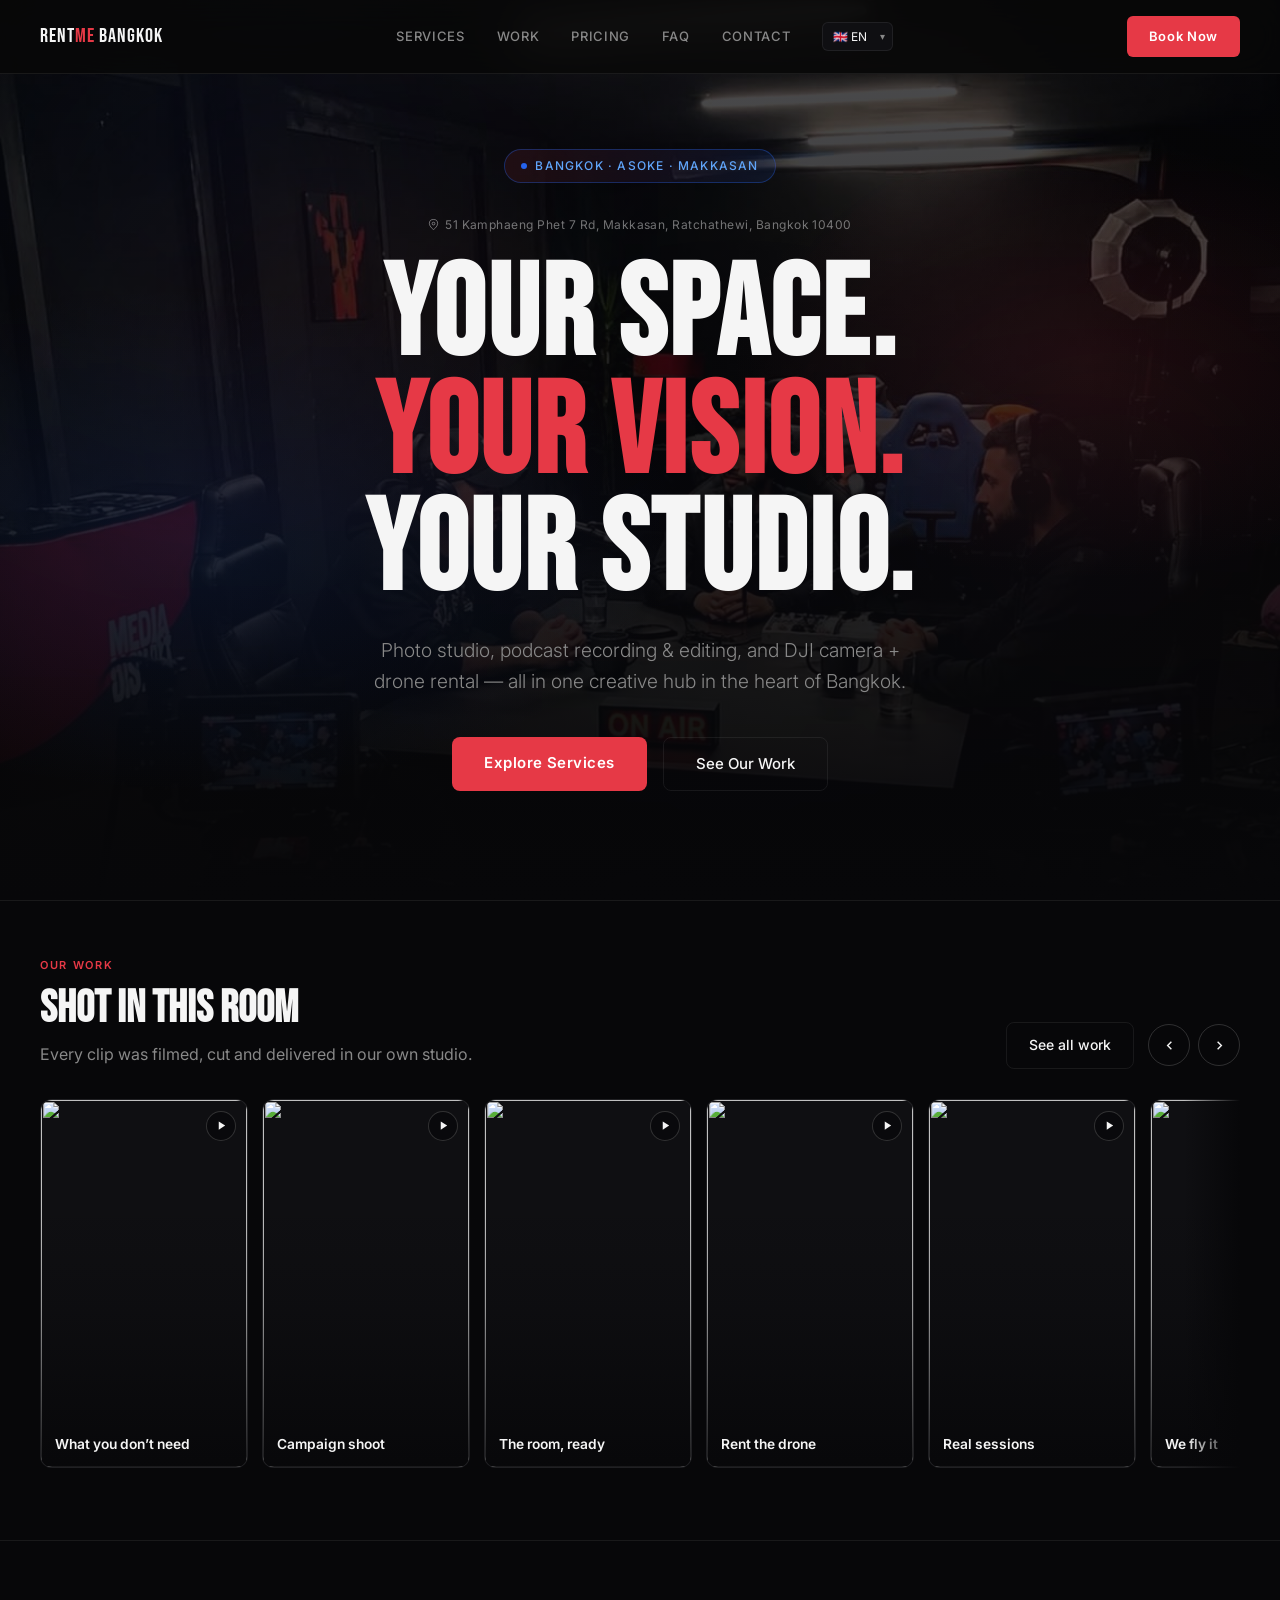
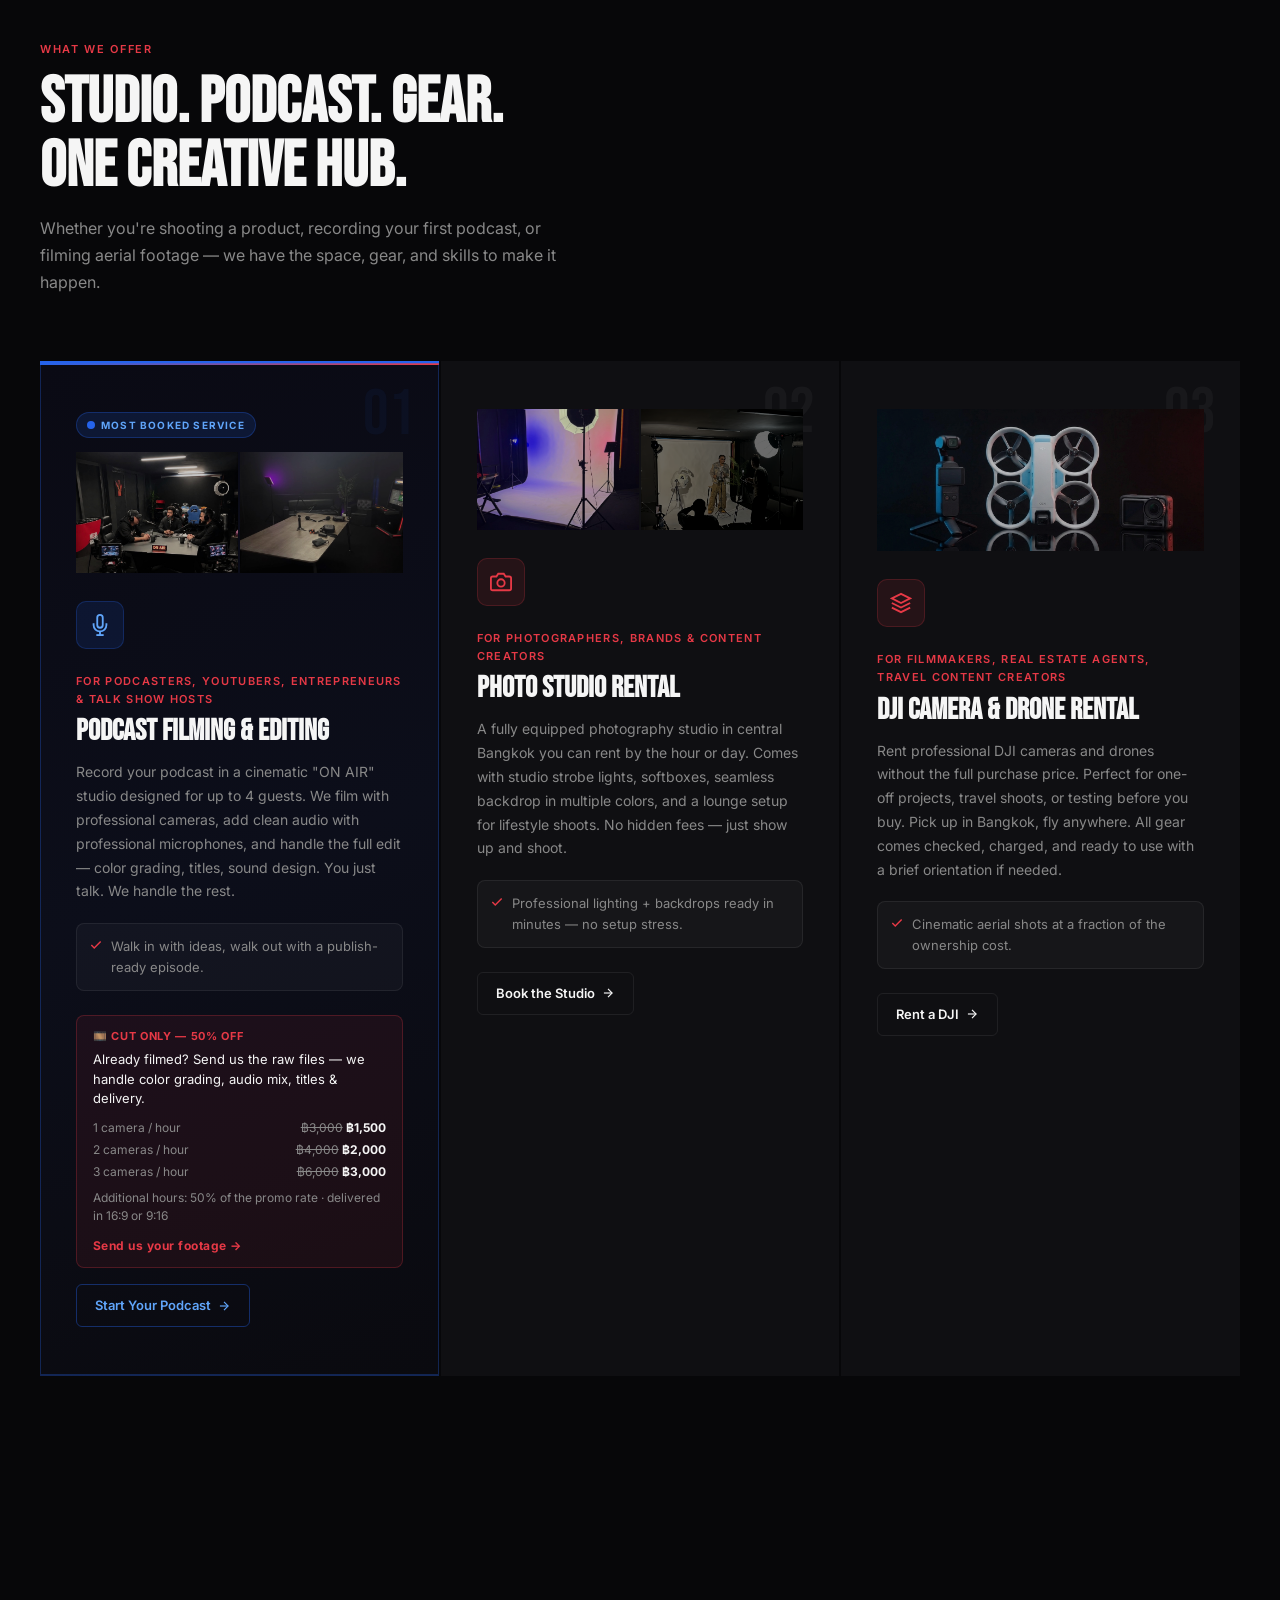
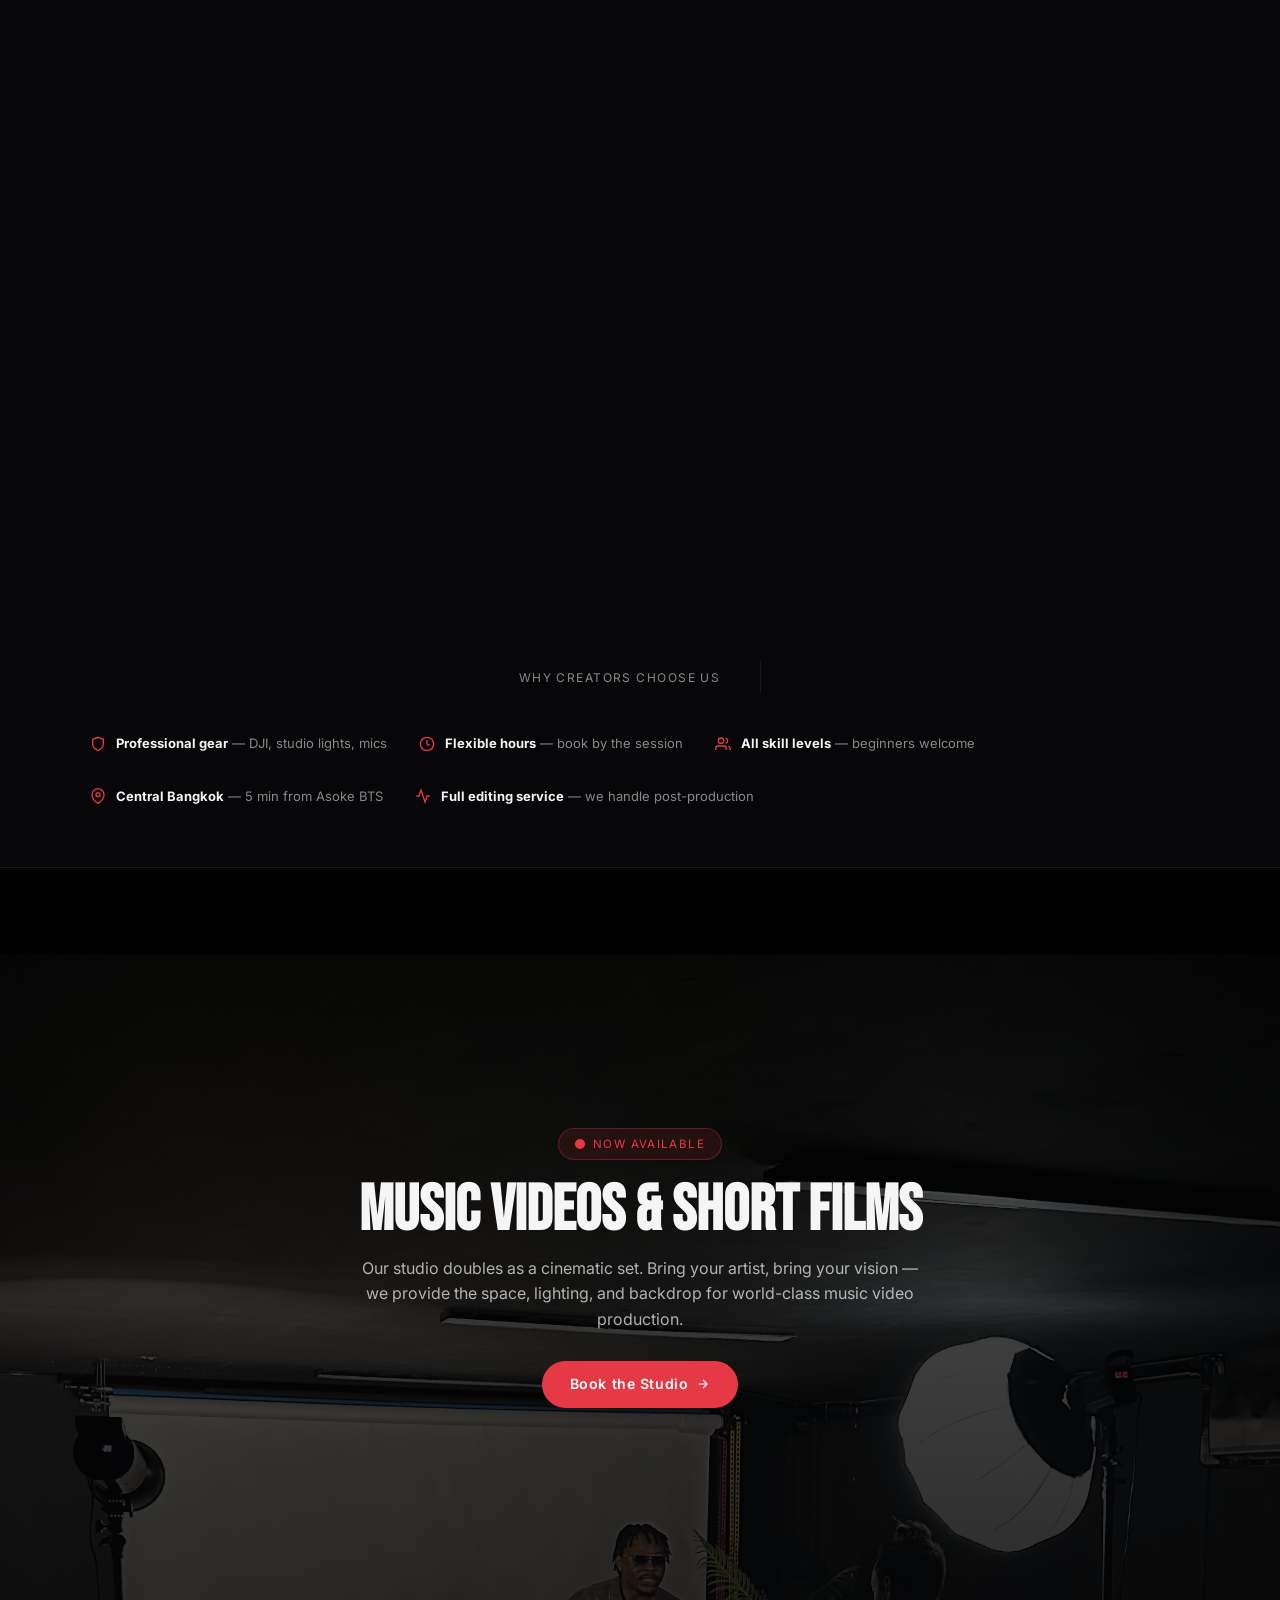
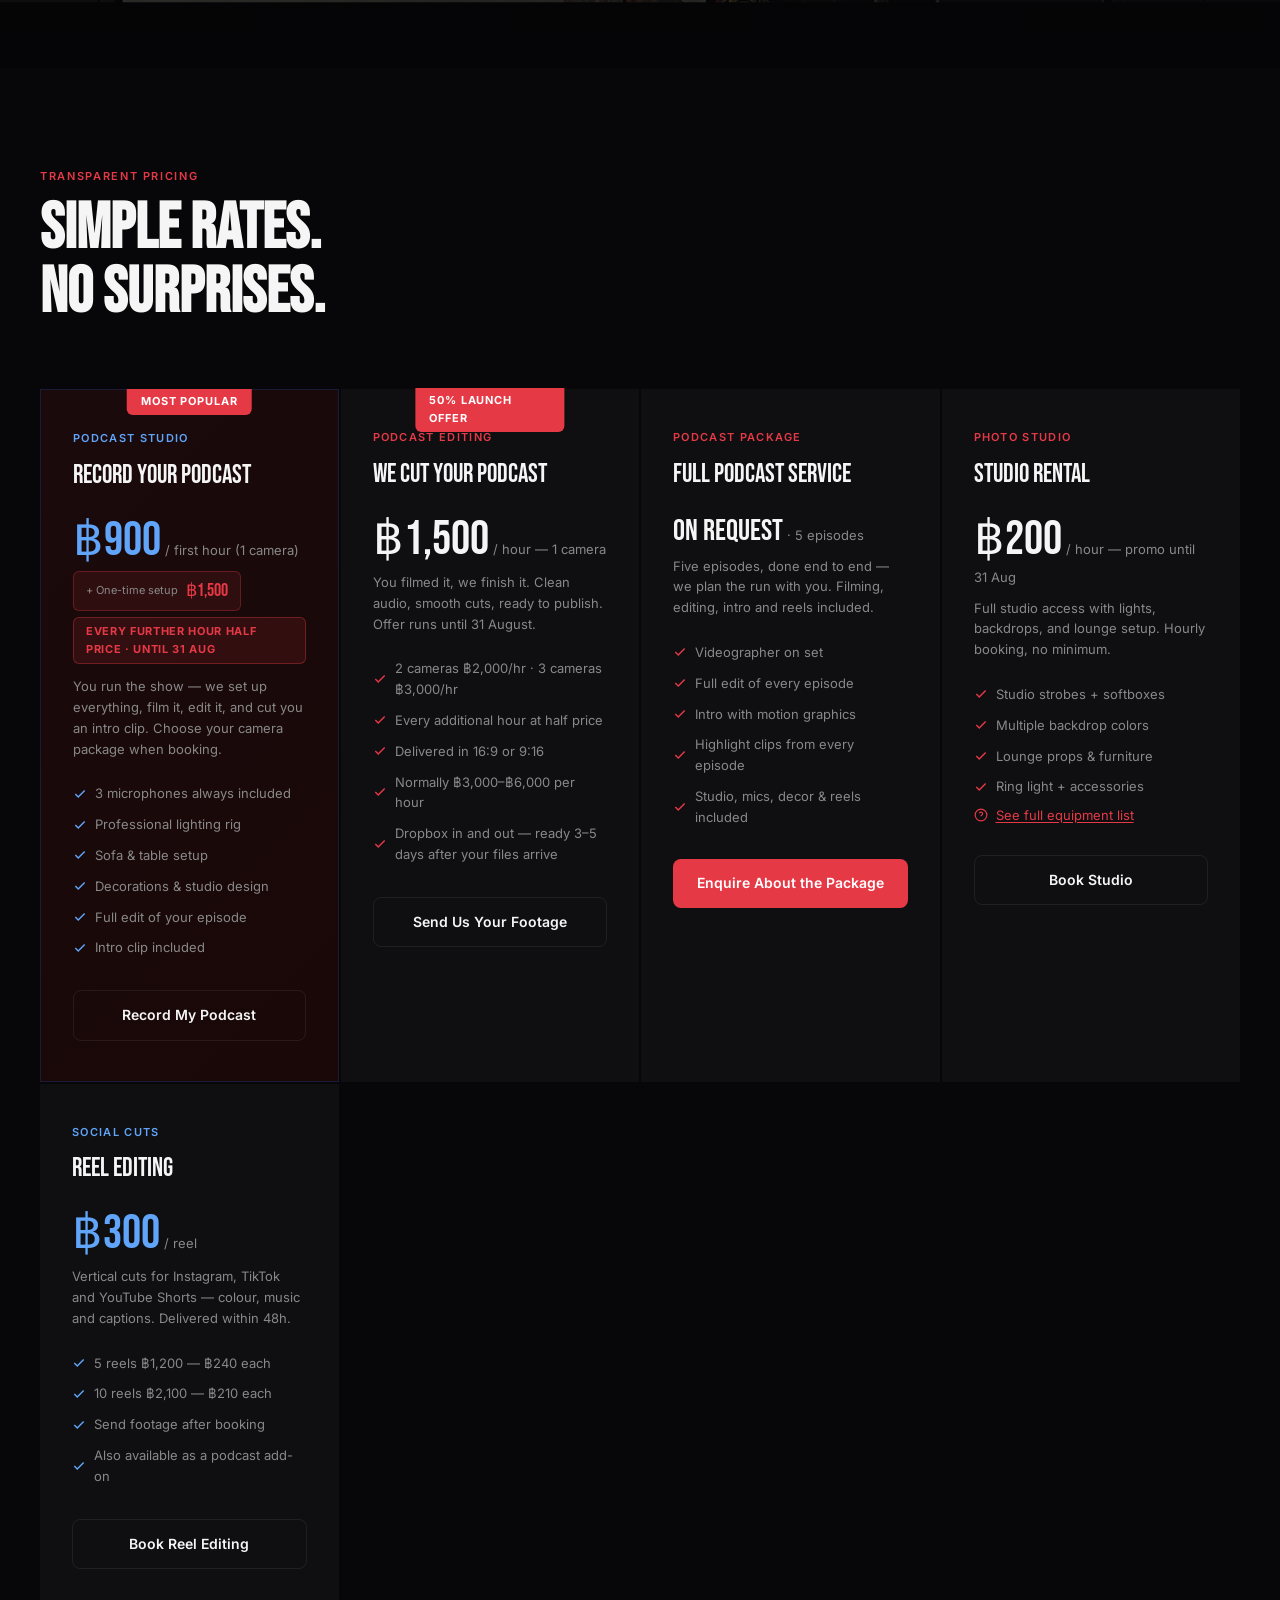
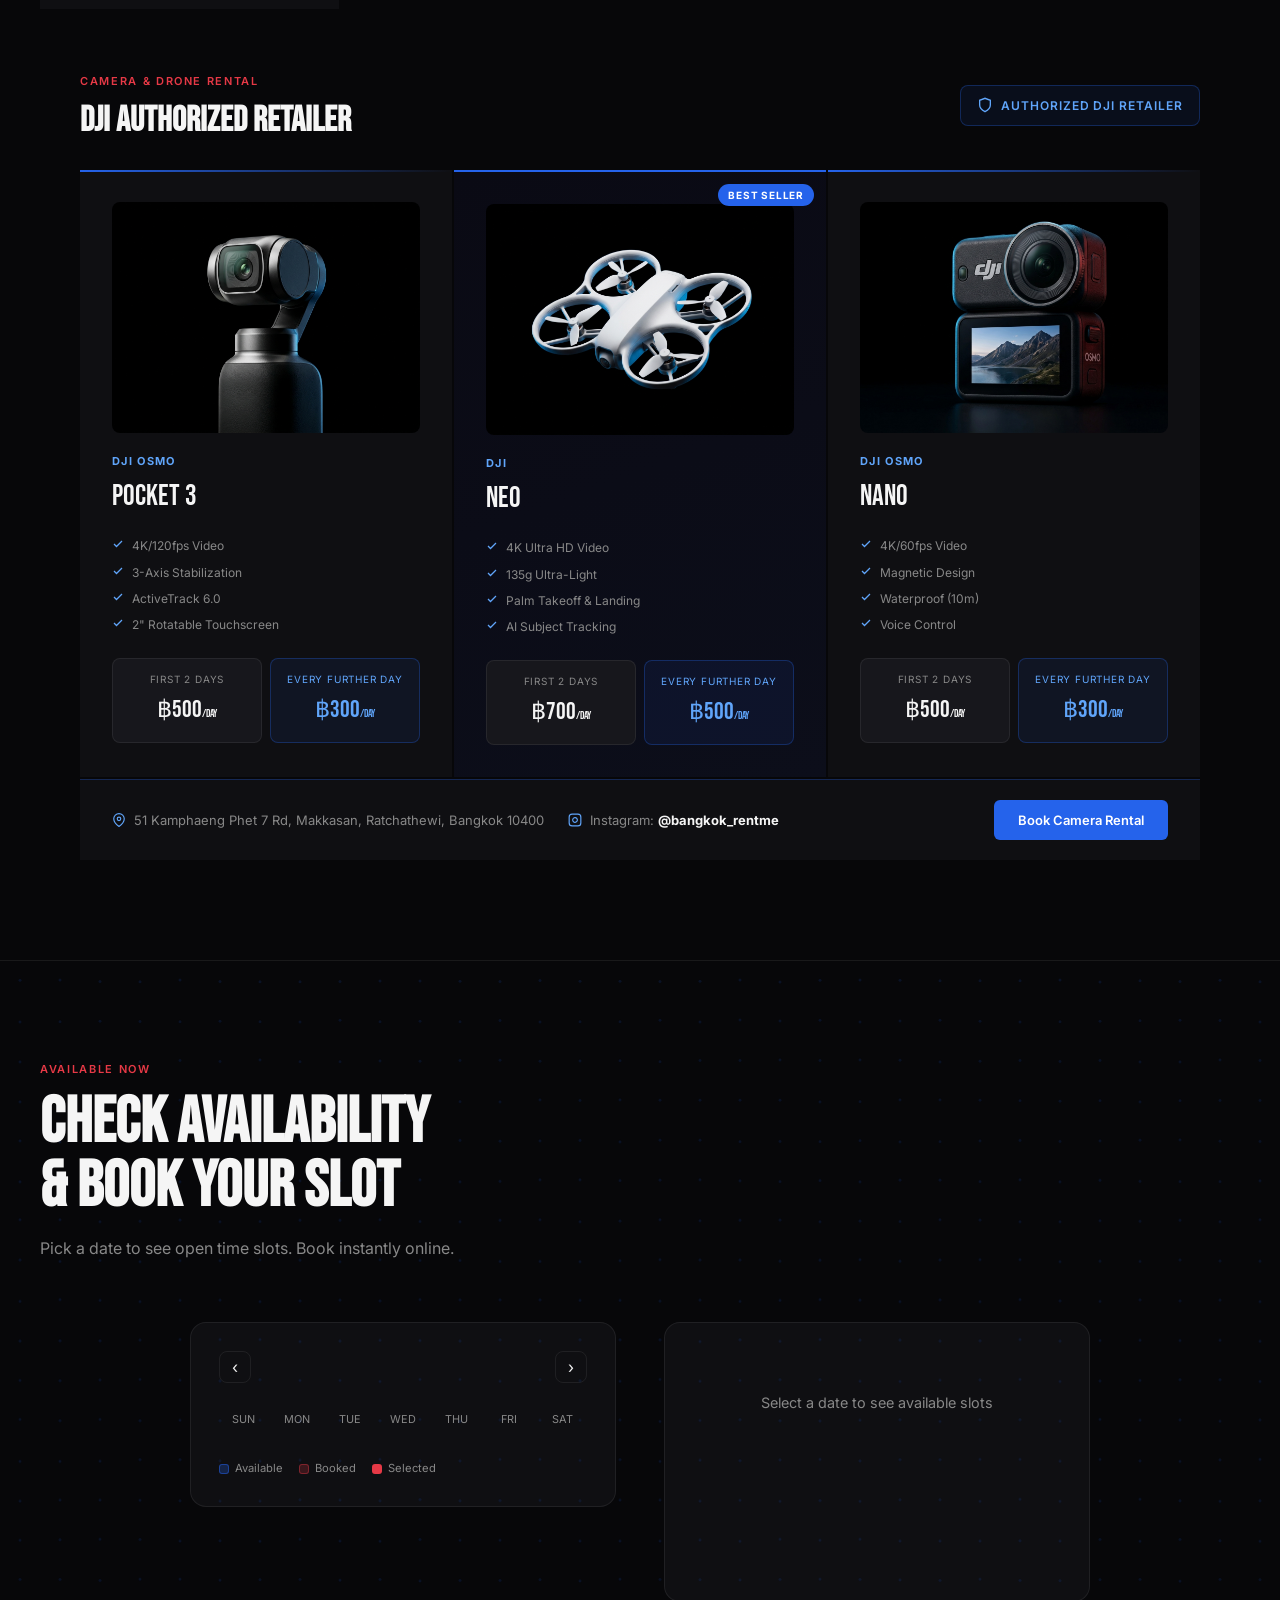
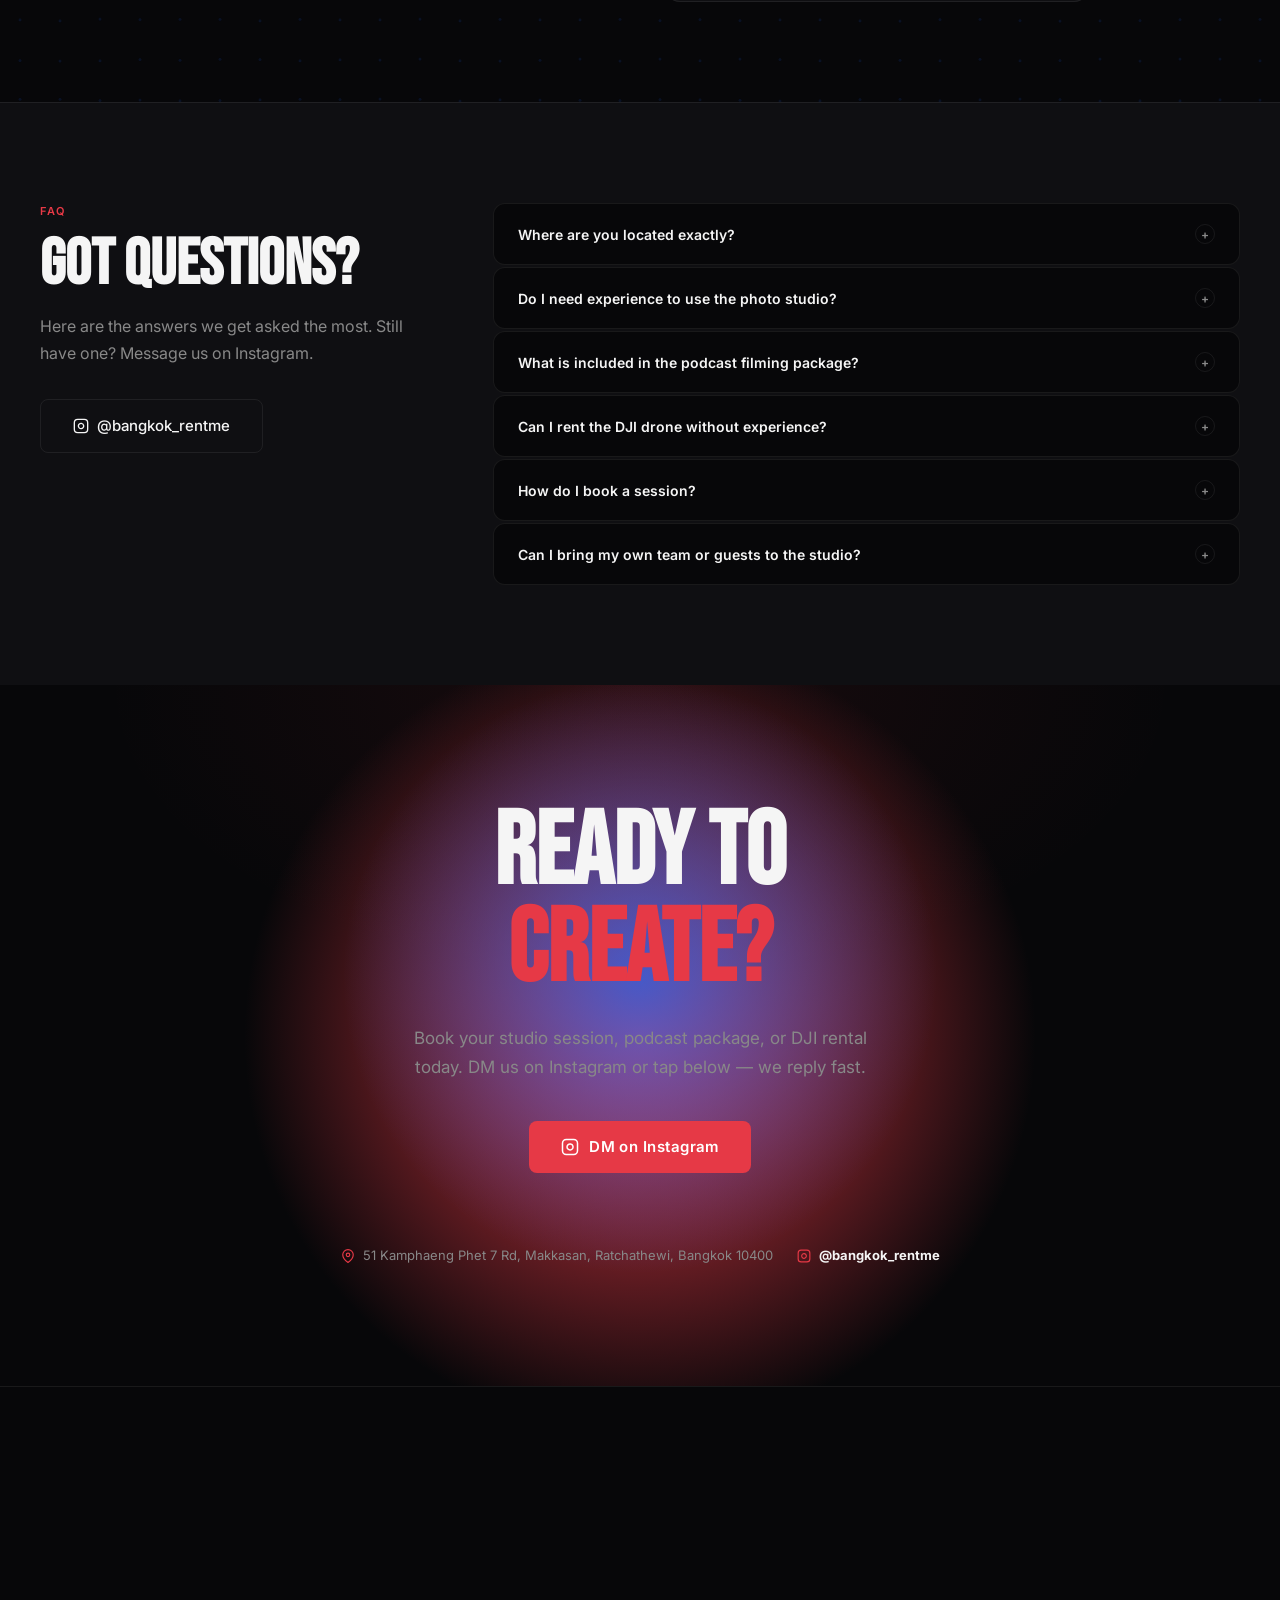
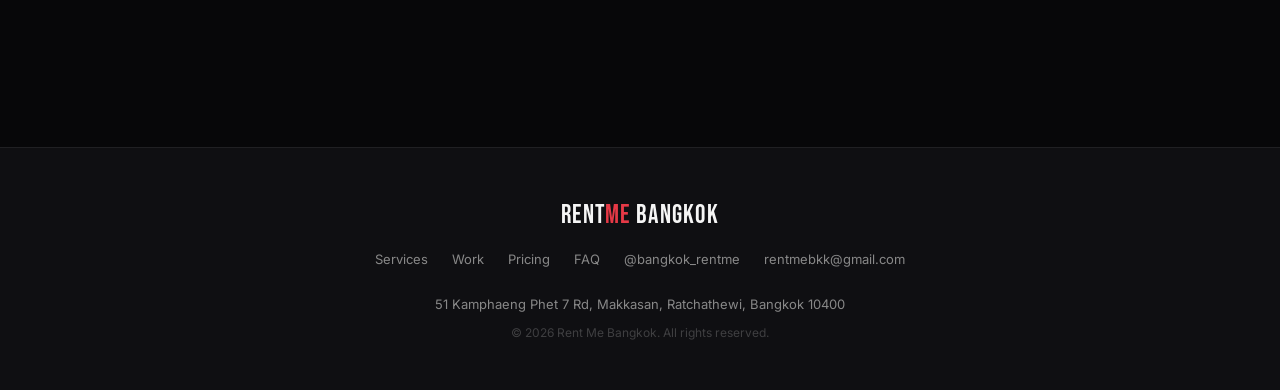
==== commit dac363bc: "Kontaktadresse im Fussbereich: die funktionierende statt der toten info@rentme-bkk.com steht seit de" ====
--- a/index.html
+++ b/index.html
@@ -1325,7 +1325,7 @@
     <a href="#pricing" data-i18n="nav_pricing">Pricing</a>
     <a href="#faq" data-i18n="nav_faq">FAQ</a>
     <a href="https://www.instagram.com/bangkok_rentme" target="_blank">@bangkok_rentme</a>
-    <a href="mailto:info@rentme-bkk.com">info@rentme-bkk.com</a>
+    <a href="mailto:rentmebkk@gmail.com">rentmebkk@gmail.com</a>
   </div>
   <p style="font-size:13px;color:var(--fg-muted);margin-bottom:8px">51 Kamphaeng Phet 7 Rd, Makkasan, Ratchathewi, Bangkok 10400</p>
   <p class="footer-copy">© 2026 Rent Me Bangkok. All rights reserved.</p>
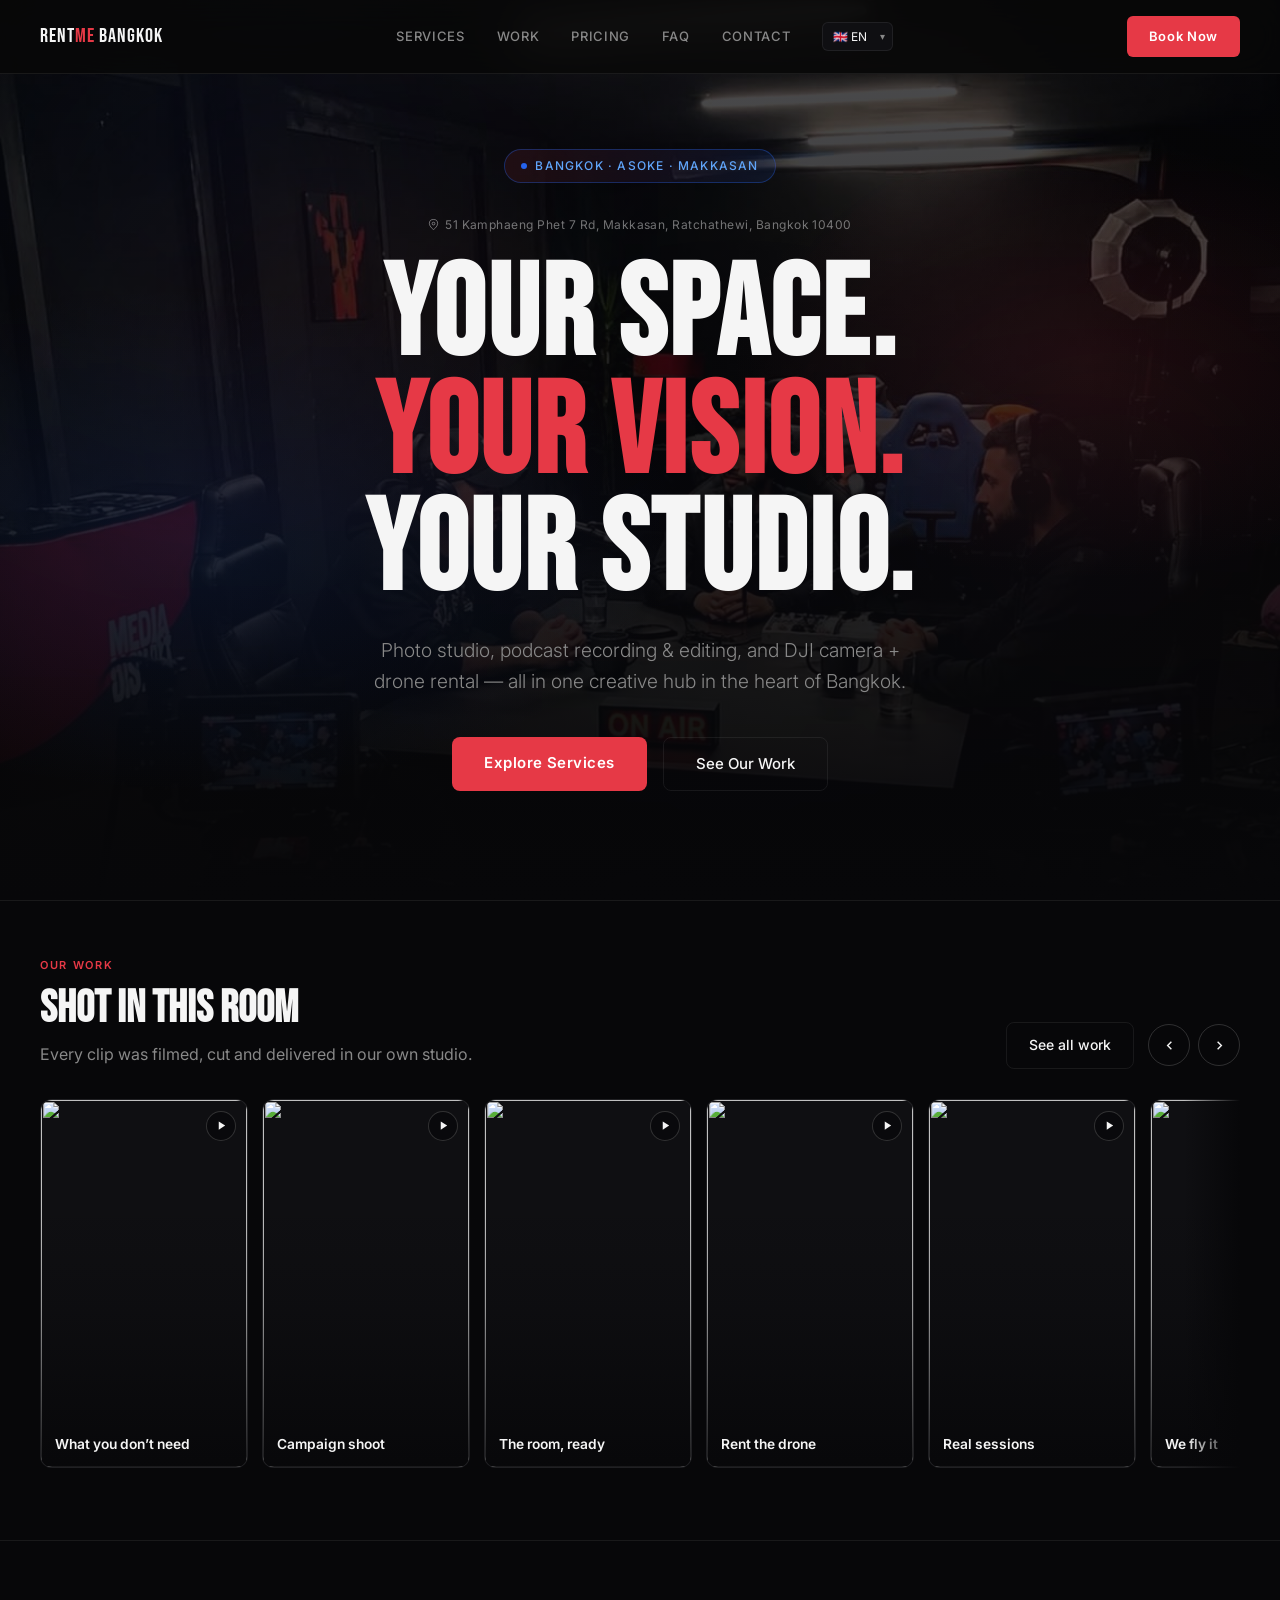
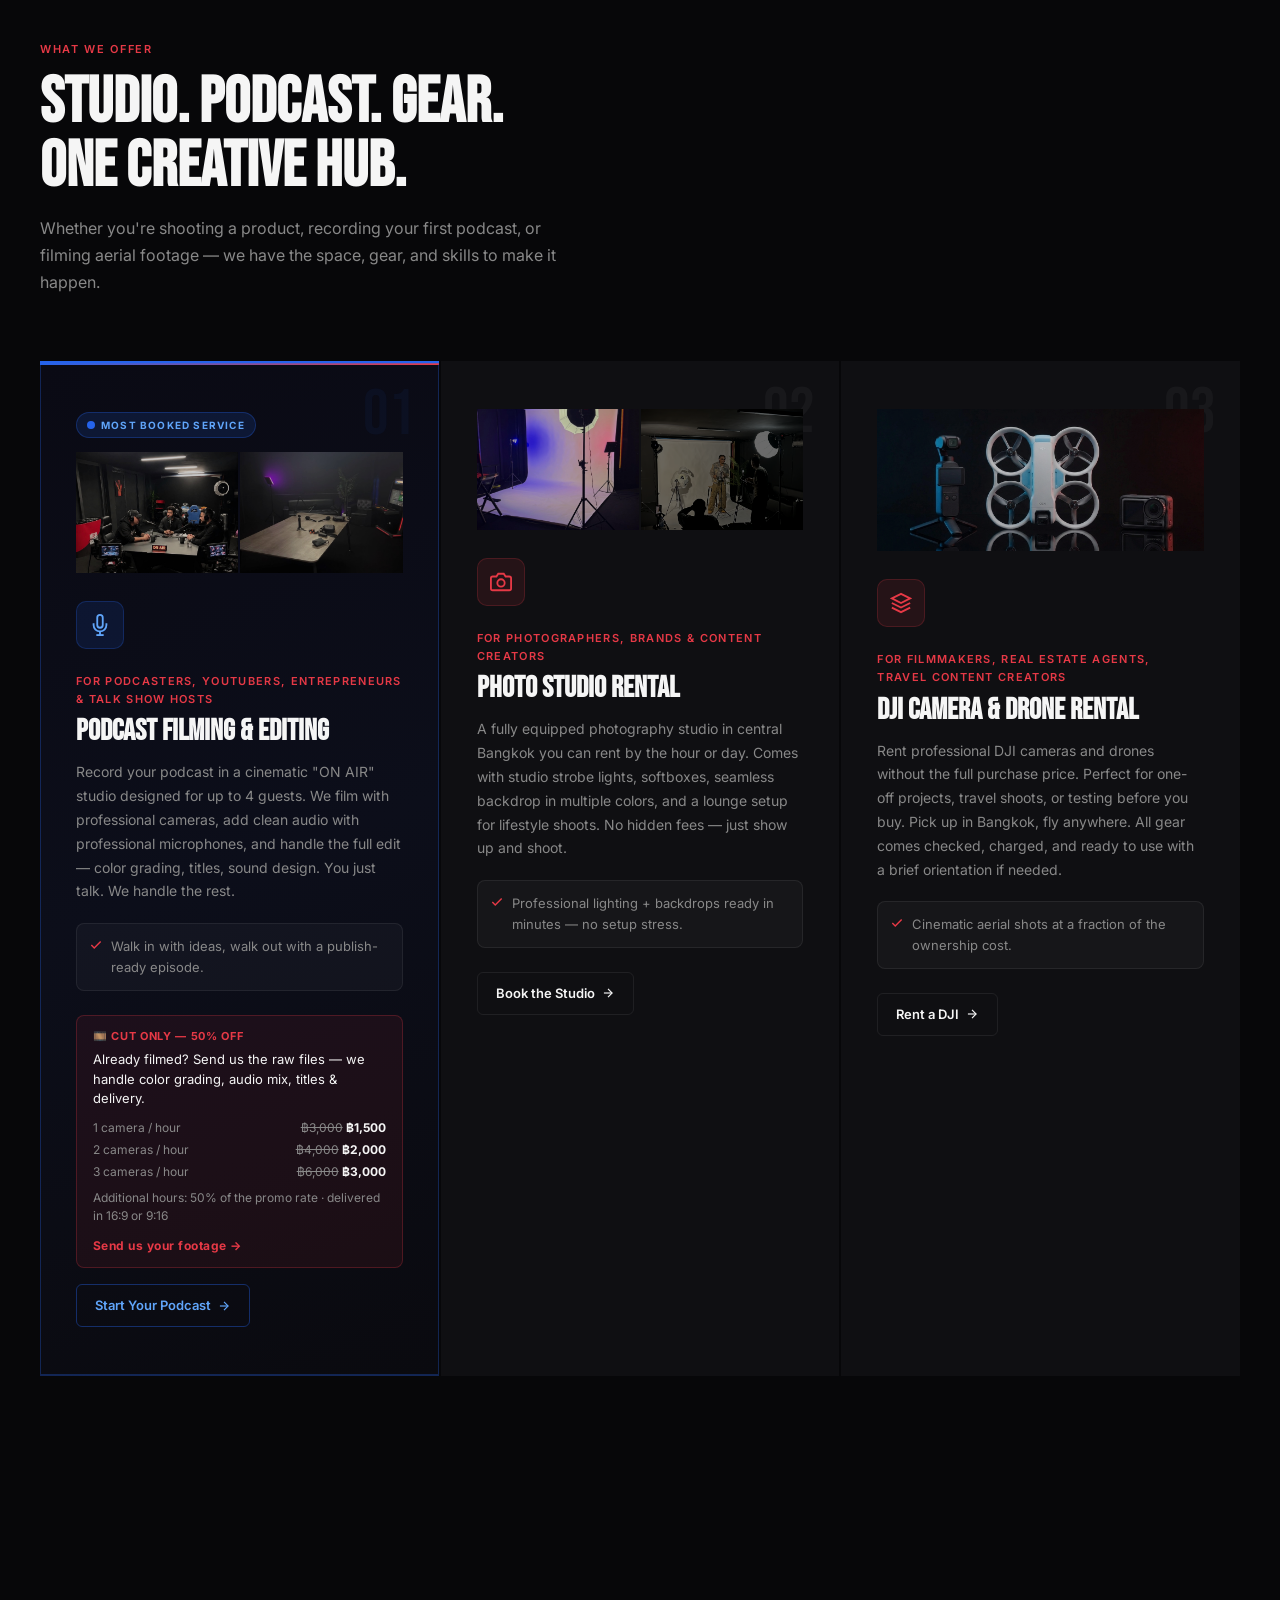
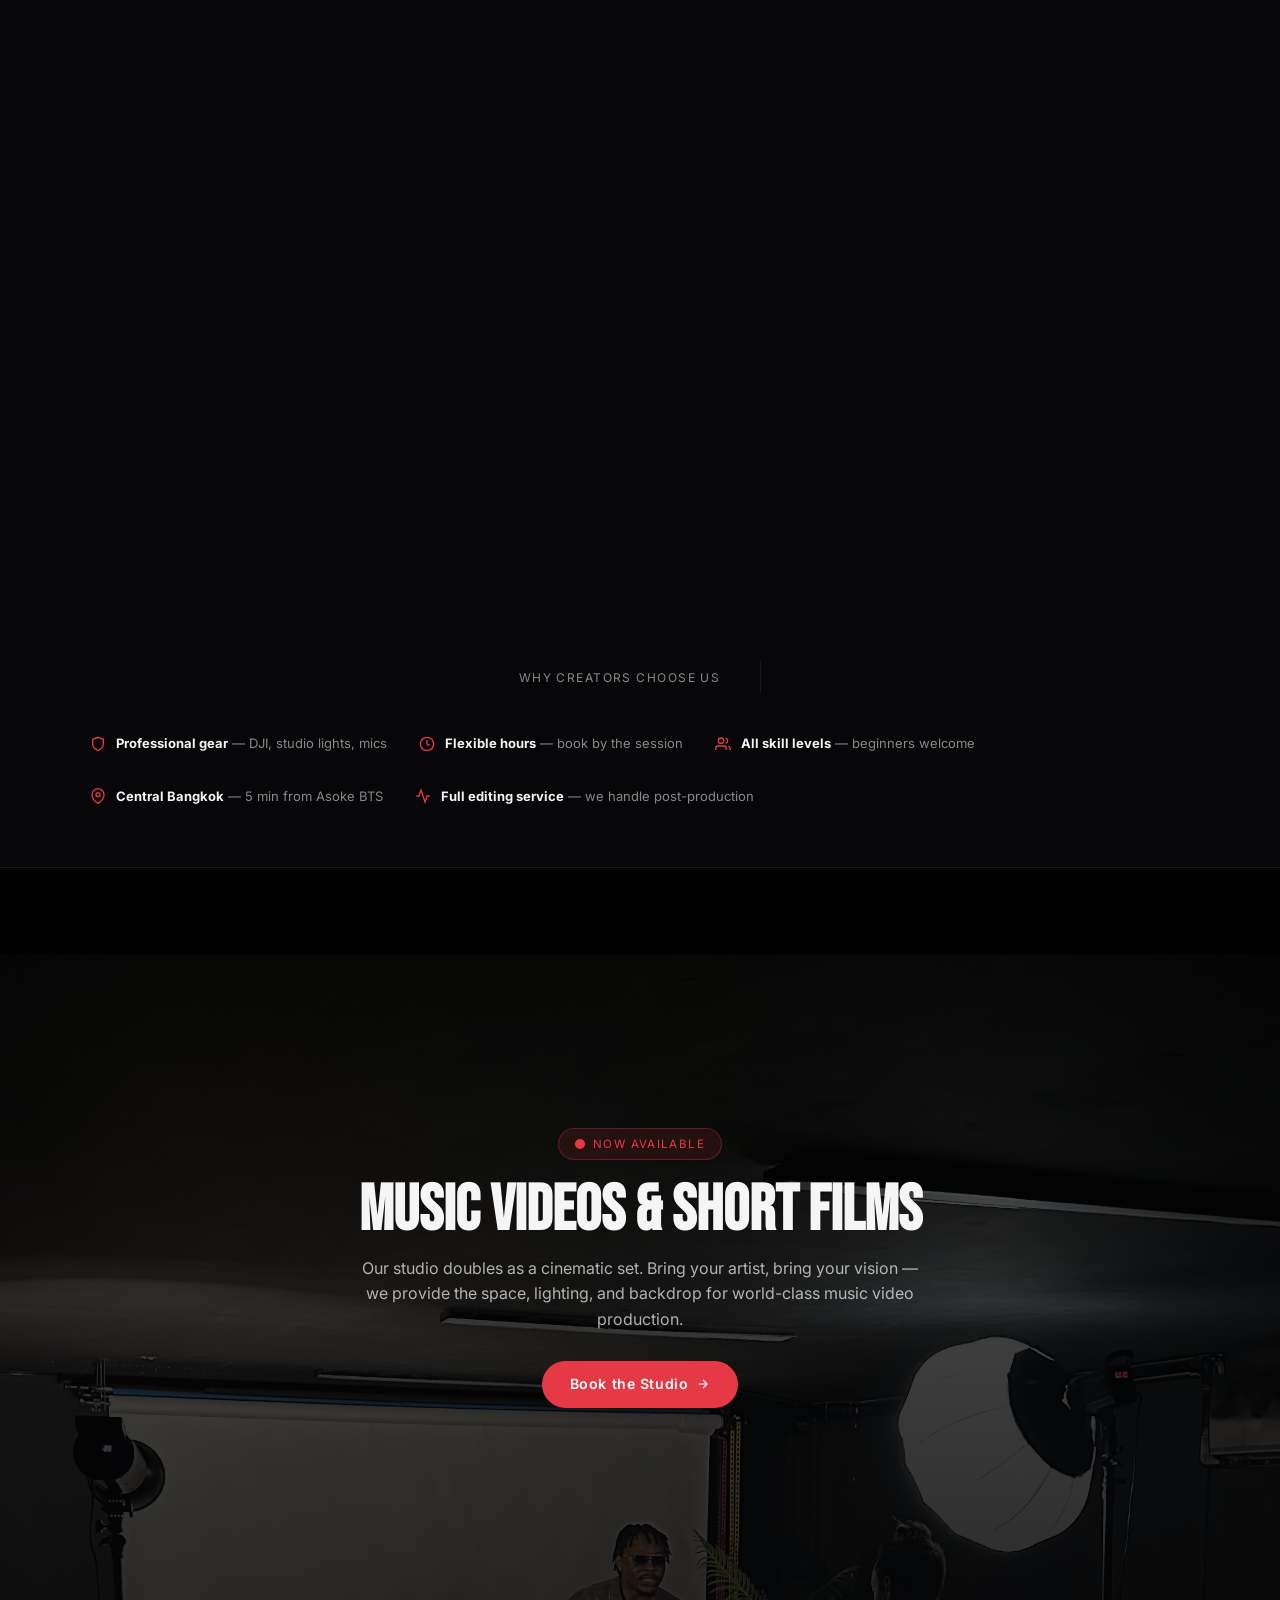
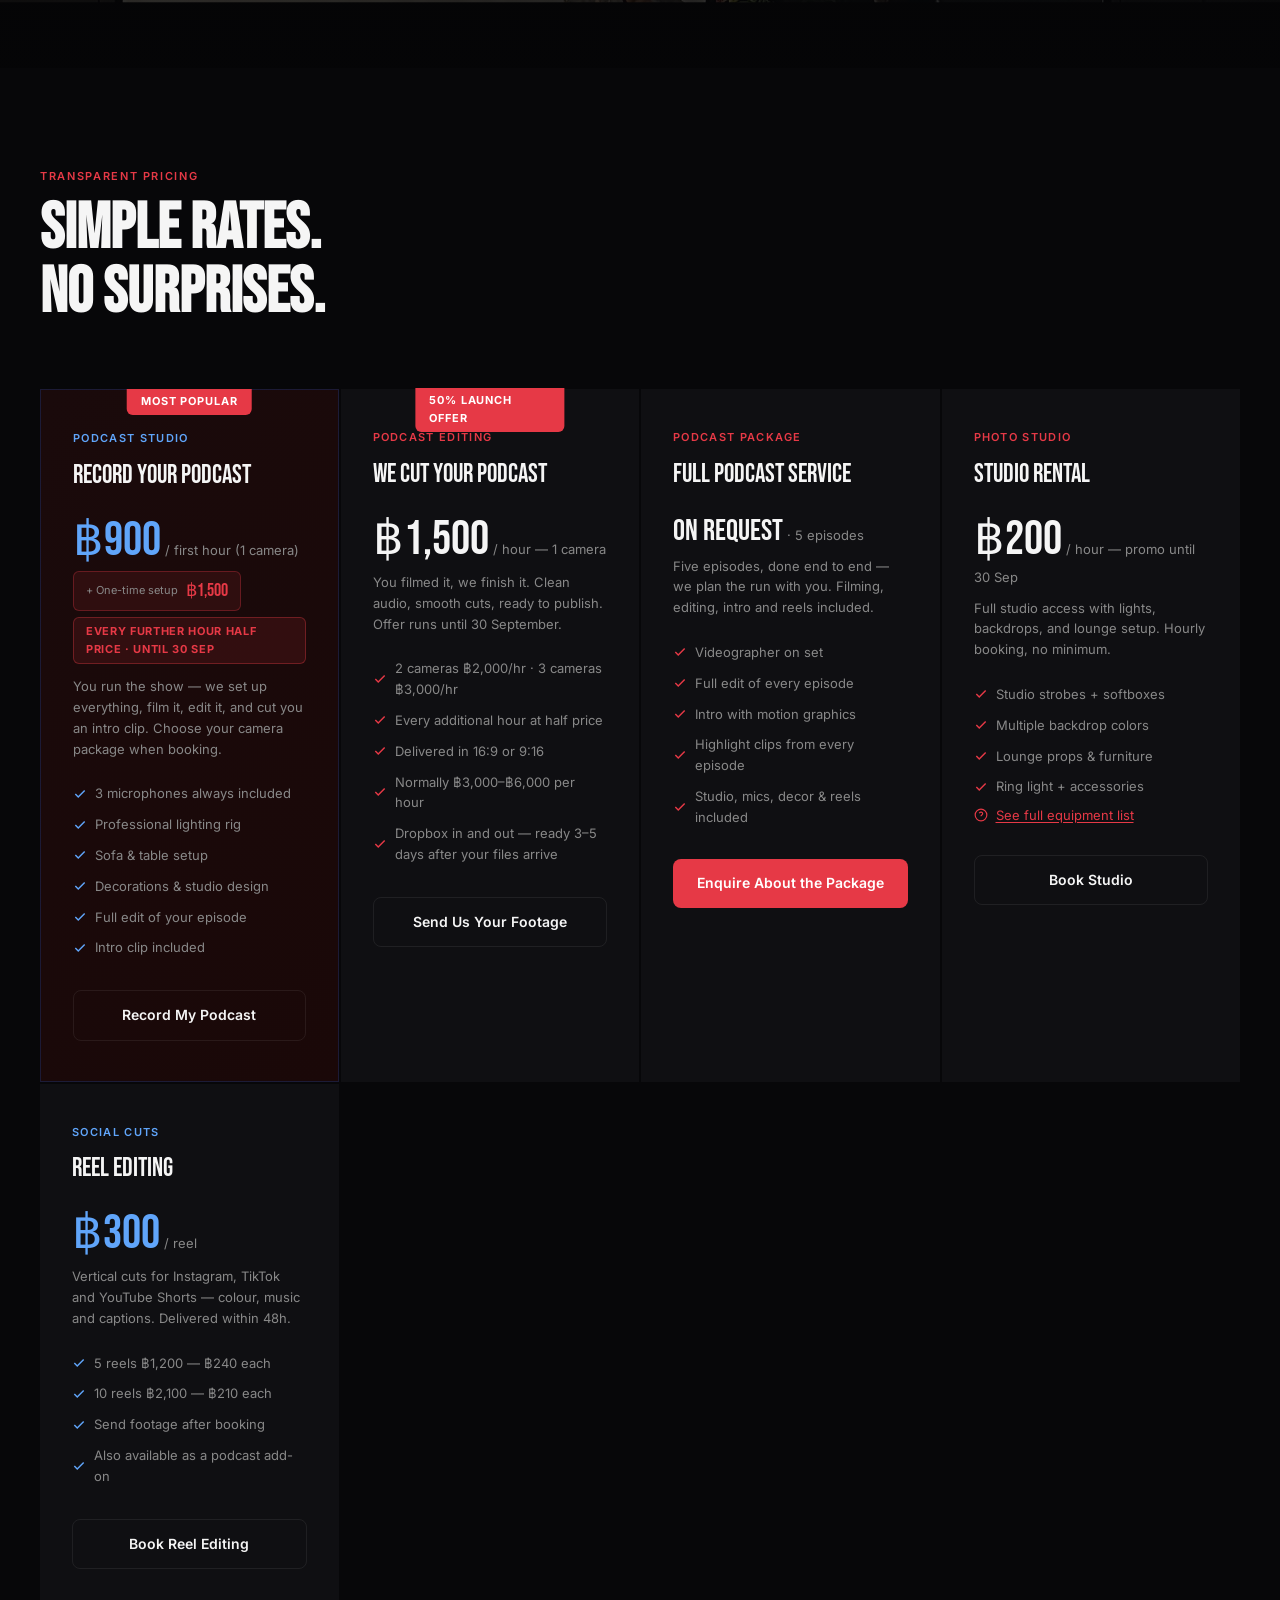
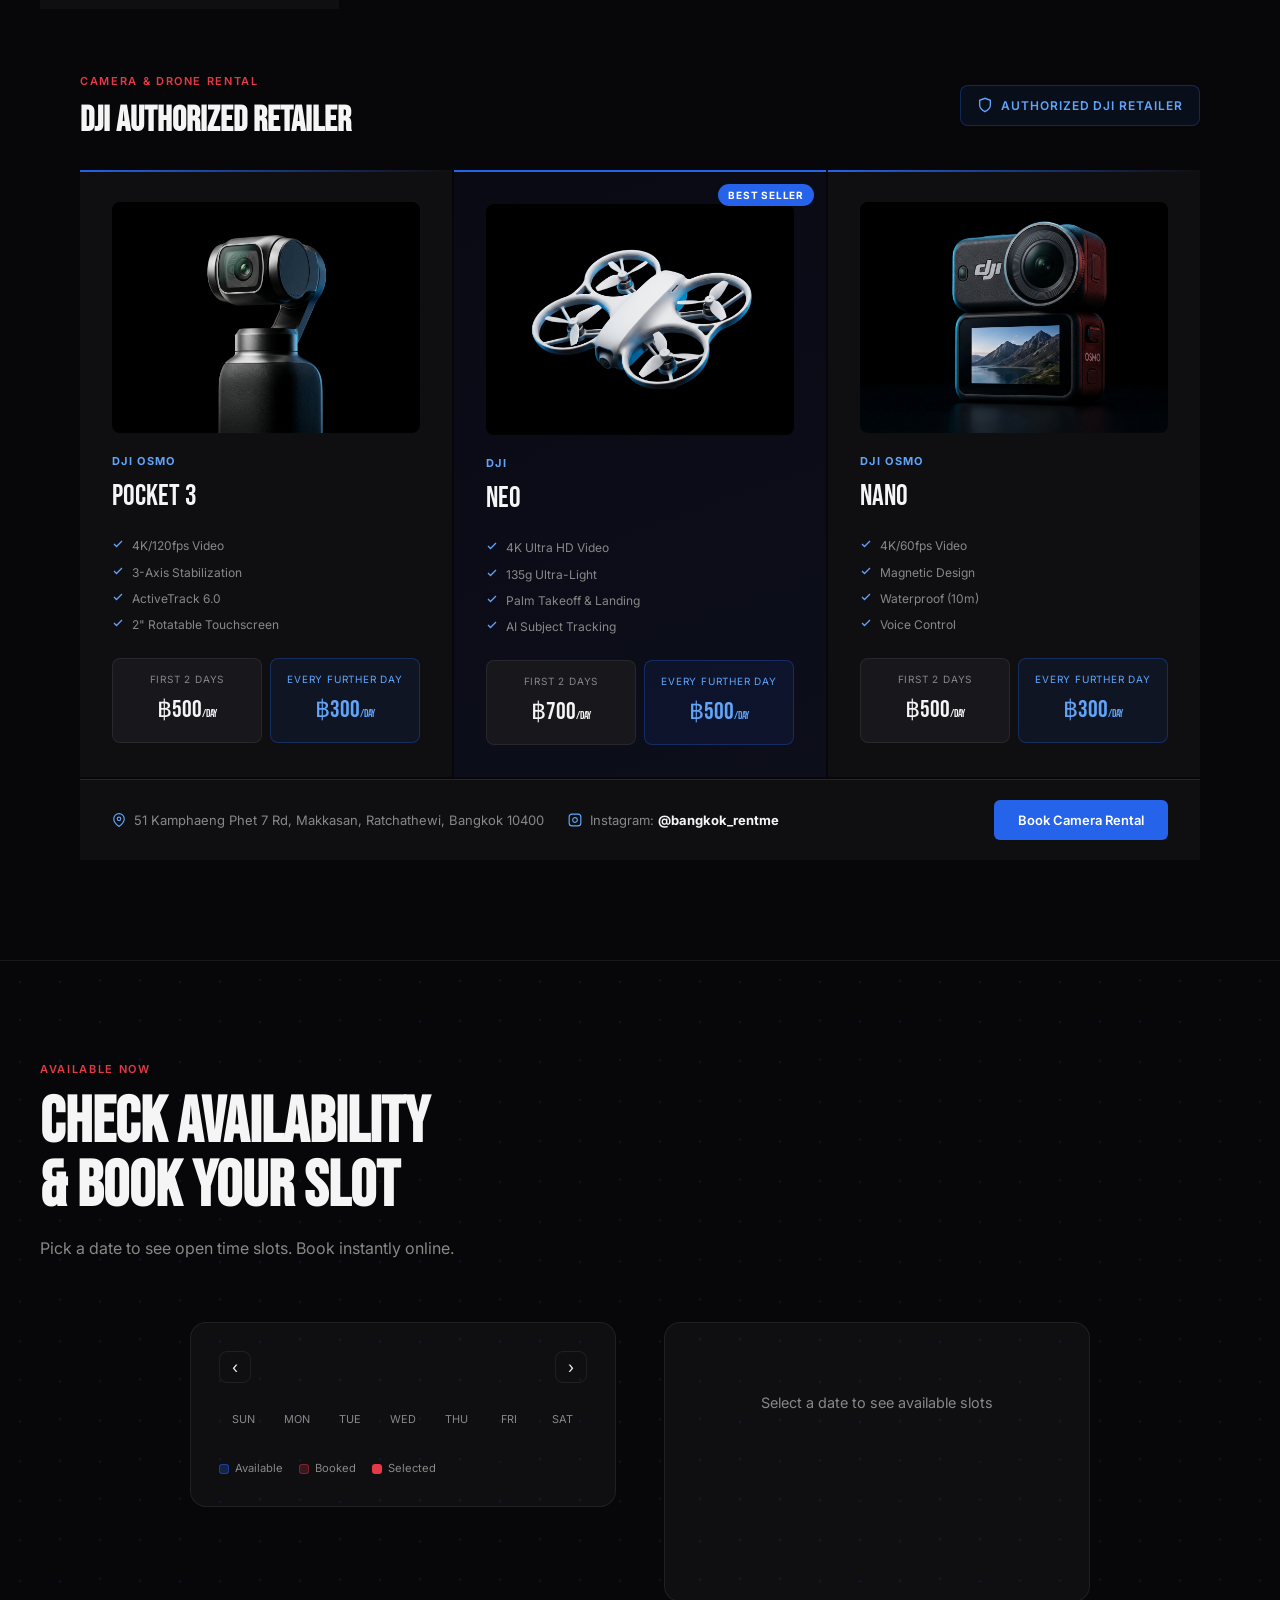
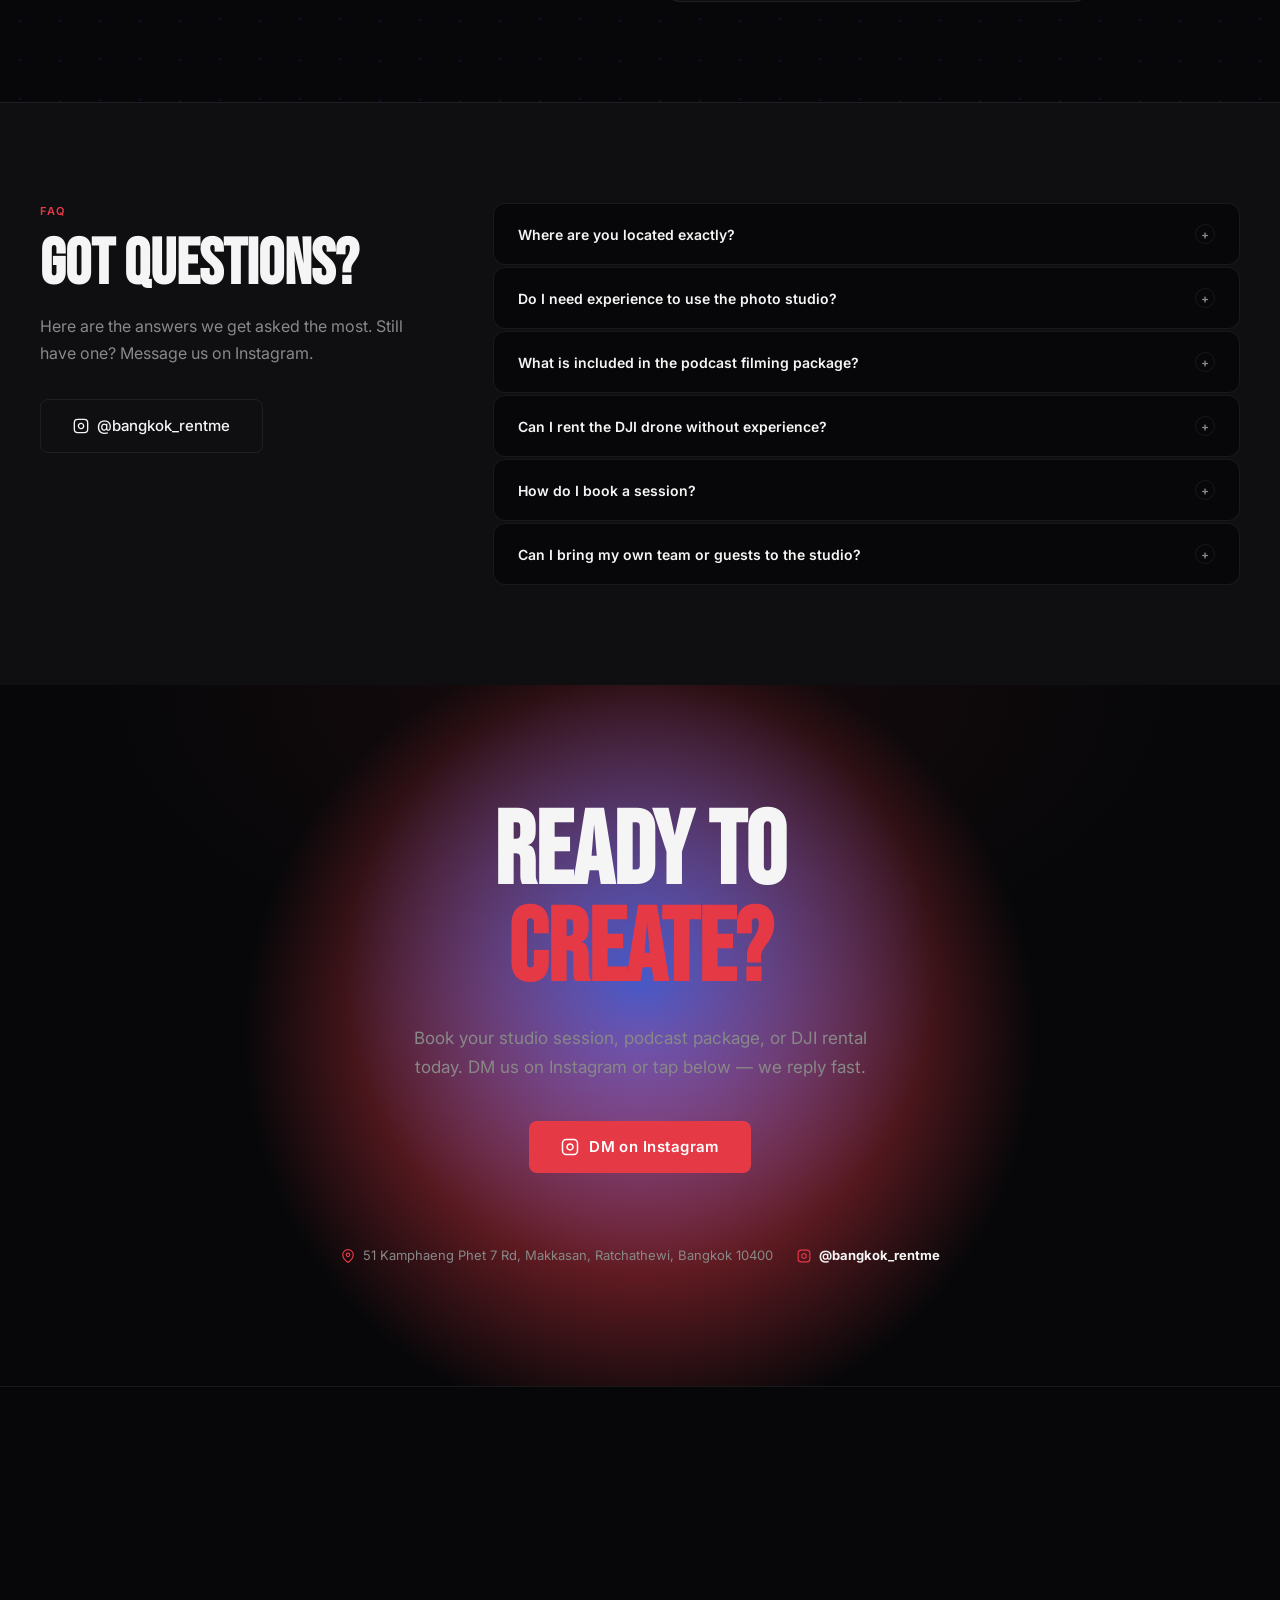
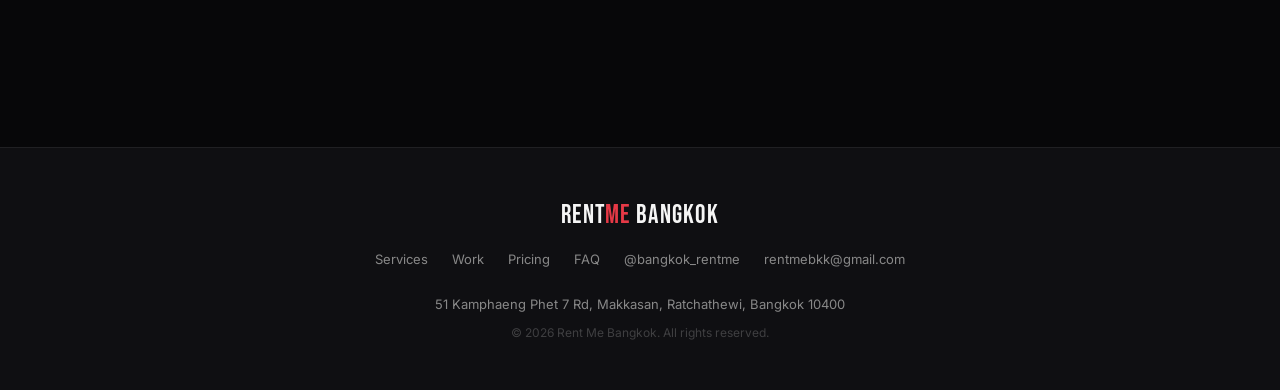
==== commit 271e96e9: "Launch Offer laeuft bis 30.09.: Frist in allen fuenf Sprachen nachgezogen Andy hat die Aktion am 30." ====
--- a/index.html
+++ b/index.html
@@ -764,7 +764,7 @@
             <span style="font-family:var(--font-head);font-size:1.1rem;color:var(--accent)">฿1,500</span>
           </div>
           <div style="display:inline-flex;align-items:center;gap:8px;background:rgba(230,57,70,.12);border:1px solid rgba(230,57,70,.35);border-radius:6px;padding:5px 12px;width:fit-content">
-            <span style="font-size:11px;font-weight:700;color:var(--accent);letter-spacing:.06em" data-i18n="p2_half">EVERY FURTHER HOUR HALF PRICE &middot; UNTIL 31 AUG</span>
+            <span style="font-size:11px;font-weight:700;color:var(--accent);letter-spacing:.06em" data-i18n="p2_half">EVERY FURTHER HOUR HALF PRICE &middot; UNTIL 30 SEP</span>
           </div>
         </div>
         <p class="price-desc" style="margin-top:12px" data-i18n="p2_desc">You run the show — we set up everything, film it, edit it, and cut you an intro clip. Choose your camera package when booking.</p>
@@ -788,7 +788,7 @@
           <span class="amount">฿1,500</span>
           <span class="period" data-i18n="p4_period"> / hour &mdash; 1 camera</span>
         </div>
-        <p class="price-desc" data-i18n="p4_desc">You filmed it, we finish it. Clean audio, smooth cuts, ready to publish. Offer runs until 31 August.</p>
+        <p class="price-desc" data-i18n="p4_desc">You filmed it, we finish it. Clean audio, smooth cuts, ready to publish. Offer runs until 30 September.</p>
         <ul class="price-features">
           <li><svg width="14" height="14" viewBox="0 0 24 24" fill="none" stroke="currentColor" stroke-width="2.5"><polyline points="20 6 9 17 4 12"/></svg><span data-i18n="p4_f1">2 cameras ฿2,000/hr &middot; 3 cameras ฿3,000/hr</span></li>
           <li><svg width="14" height="14" viewBox="0 0 24 24" fill="none" stroke="currentColor" stroke-width="2.5"><polyline points="20 6 9 17 4 12"/></svg><span data-i18n="p4_f2">Every additional hour at half price</span></li>
@@ -823,7 +823,7 @@
         <div class="price-title" data-i18n="p1_title">Studio Rental</div>
         <div class="price-amount">
           <span class="amount">฿200</span>
-          <span class="period" data-i18n="p1_period"> / hour &mdash; promo until 31 Aug</span>
+          <span class="period" data-i18n="p1_period"> / hour &mdash; promo until 30 Sep</span>
         </div>
         <p class="price-desc" data-i18n="p1_desc">Full studio access with lights, backdrops, and lounge setup. Hourly booking, no minimum.</p>
         <ul class="price-features">
@@ -1367,7 +1367,7 @@
     r3_text:'"First time using a professional studio and they made it so easy. Multiple backdrop colors, great lights, and flexible timing. My brand photos finally look like real brand photos."',
     r3_role:"Fashion Brand Founder",
     pricing_tag:"Transparent Pricing", pricing_title:"SIMPLE RATES.<br>NO SURPRISES.",
-    p1_service:"Photo Studio", p1_title:"Studio Rental", p1_period:" / hour — promo until 31 Aug",
+    p1_service:"Photo Studio", p1_title:"Studio Rental", p1_period:" / hour — promo until 30 Sep",
     p1_desc:"Full studio access with lights, backdrops, and lounge setup. Hourly booking, no minimum.",
     p1_f1:"Studio strobes + softboxes", p1_f2:"Multiple backdrop colors", p1_f3:"Lounge props & furniture", p1_f4:"Ring light + accessories",
     p1_f5:"See full equipment list",
@@ -1384,9 +1384,9 @@
     p3_amount:"On request",
     s2_cut_cta:"Send us your footage &rarr;",
     p3_f5:"Studio, mics, decor &amp; reels included",
-    p2_half:"EVERY FURTHER HOUR HALF PRICE &middot; UNTIL 31 AUG",
+    p2_half:"EVERY FURTHER HOUR HALF PRICE &middot; UNTIL 30 SEP",
     mb_title:"Studio from ฿200 / hour",
-    mb_sub:"Podcast editing 50% off until 31 Aug",
+    mb_sub:"Podcast editing 50% off until 30 Sep",
     mb_btn:"Book now",
     dji_day1:"First 2 days",
     dji_day3:"Every further day",
@@ -1415,7 +1415,7 @@
     p4_service:"Podcast Editing",
     p4_title:"WE CUT YOUR PODCAST",
     p4_period:" / hour — 1 camera",
-    p4_desc:"You filmed it, we finish it. Clean audio, smooth cuts, ready to publish. Offer runs until 31 August.",
+    p4_desc:"You filmed it, we finish it. Clean audio, smooth cuts, ready to publish. Offer runs until 30 September.",
     p4_f1:"2 cameras ฿2,000/hr &middot; 3 cameras ฿3,000/hr",
     p4_f2:"Every additional hour at half price",
     p4_f3:"Delivered in 16:9 or 9:16",
@@ -1474,7 +1474,7 @@
     r2_text:'"Loué le DJI pour un shooting immobilier à Pattaya. Tout était chargé, calibré, avec un tutoriel rapide. Économisé des milliers vs l\'achat. Je re-louerai."', r2_role:"Photographe immobilier",
     r3_text:'"Première fois dans un studio pro et ils ont tout rendu si simple. Plusieurs couleurs de fond, bons éclairages, timing flexible. Mes photos de marque ressemblent enfin à de vraies photos de marque."', r3_role:"Fondatrice de marque mode",
     pricing_tag:"Tarifs transparents", pricing_title:"TARIFS SIMPLES.<br>SANS SURPRISES.",
-    p1_service:"Studio photo", p1_title:"Location studio", p1_period:" / heure — promo jusqu'au 31 août",
+    p1_service:"Studio photo", p1_title:"Location studio", p1_period:" / heure — promo jusqu'au 30 sept.",
     p1_desc:"Accès complet au studio avec éclairages, fonds et décor lounge. Réservation à l'heure, sans minimum.",
     p1_f1:"Stroboscopes + boîtes à lumière", p1_f2:"Plusieurs couleurs de fond", p1_f3:"Accessoires lounge", p1_f4:"Ring light + accessoires", p1_f5:"Voir tout l'équipement",
     p1_btn:"Réserver le studio",
@@ -1490,9 +1490,9 @@
     p3_amount:"Sur demande",
     s2_cut_cta:"Envoyez vos rushes &rarr;",
     p3_f5:"Studio, micros, décor &amp; reels inclus",
-    p2_half:"CHAQUE HEURE SUIVANTE À MOITIÉ PRIX &middot; JUSQU’AU 31 AOÛT",
+    p2_half:"CHAQUE HEURE SUIVANTE À MOITIÉ PRIX &middot; JUSQU’AU 30 SEPT.",
     mb_title:"Studio dès ฿200 / heure",
-    mb_sub:"Montage podcast −50 % jusqu'au 31 août",
+    mb_sub:"Montage podcast −50 % jusqu'au 30 sept.",
     mb_btn:"Réserver",
     dji_day1:"2 premiers jours",
     dji_day3:"Chaque jour suivant",
@@ -1521,7 +1521,7 @@
     p4_service:"Montage podcast",
     p4_title:"NOUS MONTONS VOTRE PODCAST",
     p4_period:" / heure — 1 caméra",
-    p4_desc:"Vous avez filmé, nous finissons. Son propre, montage fluide, prêt à publier. Offre valable jusqu’au 31 août.",
+    p4_desc:"Vous avez filmé, nous finissons. Son propre, montage fluide, prêt à publier. Offre valable jusqu’au 30 septembre.",
     p4_f1:"2 caméras ฿2 000/h &middot; 3 caméras ฿3 000/h",
     p4_f2:"Chaque heure supplémentaire à moitié prix",
     p4_f3:"Livré en 16:9 ou 9:16",
@@ -1580,7 +1580,7 @@
     r2_text:'"Die DJI für ein Immobilien-Shooting in Pattaya gemietet. Alles war geladen, kalibriert und mit Kurzanleitung. Tausende gespart vs. Kauf. Komme definitiv wieder."', r2_role:"Immobilienfotograf",
     r3_text:'"Erstes Mal in einem Profi-Studio und sie haben alles so einfach gemacht. Mehrere Hintergrundfarben, tolle Lichter, flexible Zeiten. Meine Markenfotos sehen endlich wie echte Markenfotos aus."', r3_role:"Mode-Marken-Gründerin",
     pricing_tag:"Transparente Preise", pricing_title:"EINFACHE PREISE.<br>KEINE ÜBERRASCHUNGEN.",
-    p1_service:"Fotostudio", p1_title:"Studio-Verleih", p1_period:" / Stunde — Aktion bis 31. Aug.",
+    p1_service:"Fotostudio", p1_title:"Studio-Verleih", p1_period:" / Stunde — Aktion bis 30. Sept.",
     p1_desc:"Voller Studio-Zugang mit Lichtern, Hintergründen und Lounge-Setup. Stundenbuching, kein Minimum.",
     p1_f1:"Studioblitze + Softboxen", p1_f2:"Mehrere Hintergrundfarben", p1_f3:"Lounge-Requisiten", p1_f4:"Ringlicht + Zubehör", p1_f5:"Vollständige Ausstattung ansehen",
     p1_btn:"Studio buchen",
@@ -1596,9 +1596,9 @@
     p3_amount:"Auf Anfrage",
     s2_cut_cta:"Material schicken &rarr;",
     p3_f5:"Studio, Mikrofone, Deko &amp; Reels inklusive",
-    p2_half:"JEDE WEITERE STUNDE ZUM HALBEN PREIS &middot; BIS 31. AUG.",
+    p2_half:"JEDE WEITERE STUNDE ZUM HALBEN PREIS &middot; BIS 30. SEPT.",
     mb_title:"Studio ab ฿200 / Stunde",
-    mb_sub:"Podcast-Schnitt 50 % bis 31. Aug.",
+    mb_sub:"Podcast-Schnitt 50 % bis 30. Sept.",
     mb_btn:"Jetzt buchen",
     dji_day1:"Erste 2 Tage",
     dji_day3:"Jeder weitere Tag",
@@ -1627,7 +1627,7 @@
     p4_service:"Podcast-Schnitt",
     p4_title:"WIR SCHNEIDEN DEINEN PODCAST",
     p4_period:" / Stunde — 1 Kamera",
-    p4_desc:"Du hast gefilmt, wir machen es fertig. Sauberer Ton, flüssiger Schnitt, veröffentlichungsreif. Die Aktion läuft bis 31. August.",
+    p4_desc:"Du hast gefilmt, wir machen es fertig. Sauberer Ton, flüssiger Schnitt, veröffentlichungsreif. Die Aktion läuft bis 30. September.",
     p4_f1:"2 Kameras ฿2.000/Std. &middot; 3 Kameras ฿3.000/Std.",
     p4_f2:"Jede weitere Stunde zum halben Preis",
     p4_f3:"Lieferung in 16:9 oder 9:16",
@@ -1686,7 +1686,7 @@
     r2_text:'"Арендовал DJI для съёмки недвижимости в Паттайе. Всё заряжено, откалибровано, с кратким инструктажем. Сэкономил тысячи по сравнению с покупкой."', r2_role:"Фотограф недвижимости",
     r3_text:'"Первый раз в профессиональной студии и они сделали всё таким простым. Несколько цветов фонов, хороший свет, гибкое время. Мои фото бренда наконец выглядят как настоящие."', r3_role:"Основательница модного бренда",
     pricing_tag:"Прозрачные цены", pricing_title:"ПРОСТЫЕ ЦЕНЫ.<br>БЕЗ СЮРПРИЗОВ.",
-    p1_service:"Фотостудия", p1_title:"Аренда студии", p1_period:" / час — акция до 31 авг.",
+    p1_service:"Фотостудия", p1_title:"Аренда студии", p1_period:" / час — акция до 30 сент.",
     p1_desc:"Полный доступ к студии со светом, фонами и лаунж-декором. Почасовое бронирование без минимума.",
     p1_f1:"Студийные вспышки + софтбоксы", p1_f2:"Несколько цветов фона", p1_f3:"Лаундж-реквизит и мебель", p1_f4:"Кольцевой свет + аксессуары", p1_f5:"Смотреть весь список оборудования",
     p1_btn:"Забронировать студию",
@@ -1702,9 +1702,9 @@
     p3_amount:"По запросу",
     s2_cut_cta:"Прислать материал &rarr;",
     p3_f5:"Студия, микрофоны, декор и reels включены",
-    p2_half:"КАЖДЫЙ СЛЕДУЮЩИЙ ЧАС ВДВОЕ ДЕШЕВЛЕ &middot; ДО 31 АВГ.",
+    p2_half:"КАЖДЫЙ СЛЕДУЮЩИЙ ЧАС ВДВОЕ ДЕШЕВЛЕ &middot; ДО 30 СЕНТ.",
     mb_title:"Студия от ฿200 / час",
-    mb_sub:"Монтаж подкаста −50 % до 31 авг.",
+    mb_sub:"Монтаж подкаста −50 % до 30 сент.",
     mb_btn:"Забронировать",
     dji_day1:"Первые 2 дня",
     dji_day3:"Каждый следующий день",
@@ -1733,7 +1733,7 @@
     p4_service:"Монтаж подкаста",
     p4_title:"МЫ СМОНТИРУЕМ ВАШ ПОДКАСТ",
     p4_period:" / час — 1 камера",
-    p4_desc:"Вы сняли — мы доводим до ума. Чистый звук, плавный монтаж, готово к публикации. Акция до 31 августа.",
+    p4_desc:"Вы сняли — мы доводим до ума. Чистый звук, плавный монтаж, готово к публикации. Акция до 30 сентября.",
     p4_f1:"2 камеры ฿2 000/час &middot; 3 камеры ฿3 000/час",
     p4_f2:"Каждый следующий час за полцены",
     p4_f3:"Отдаём в 16:9 или 9:16",
@@ -1792,7 +1792,7 @@
     r2_text:'"เช่า DJI สำหรับถ่ายอสังหาฯ ที่พัทยา ทุกอย่างชาร์จแล้ว ปรับเทียบแล้ว มีคู่มือสั้นๆ ประหยัดเงินได้มากเมื่อเทียบกับการซื้อ จะมาเช่าอีกแน่นอน"', r2_role:"ช่างภาพอสังหาฯ",
     r3_text:'"ครั้งแรกที่ใช้สตูดิโอมืออาชีพและพวกเขาทำให้มันง่ายมาก ฉากหลังหลายสี ไฟดี เวลาที่ยืดหยุ่น รูปภาพแบรนด์ดูเป็นมืออาชีพแล้วในที่สุด"', r3_role:"ผู้ก่อตั้งแบรนด์แฟชั่น",
     pricing_tag:"ราคาโปร่งใส", pricing_title:"ราคาง่ายๆ<br>ไม่มีค่าใช้จ่ายซ่อนเร้น",
-    p1_service:"สตูดิโอถ่ายภาพ", p1_title:"เช่าสตูดิโอ", p1_period:" / ชั่วโมง — โปรถึง 31 ส.ค.",
+    p1_service:"สตูดิโอถ่ายภาพ", p1_title:"เช่าสตูดิโอ", p1_period:" / ชั่วโมง — โปรถึง 30 ก.ย.",
     p1_desc:"เข้าใช้สตูดิโอเต็มรูปแบบพร้อมไฟ ฉากหลัง และเซตอัปเลานจ์ จองรายชั่วโมง ไม่มีขั้นต่ำ",
     p1_f1:"ไฟสตูดิโอ + ซอฟต์บ็อกซ์", p1_f2:"ฉากหลังหลายสี", p1_f3:"อุปกรณ์และเฟอร์นิเจอร์เลานจ์", p1_f4:"ไฟวงกลม + อุปกรณ์เสริม", p1_f5:"ดูรายการอุปกรณ์ทั้งหมด",
     p1_btn:"จองสตูดิโอ",
@@ -1808,9 +1808,9 @@
     p3_amount:"สอบถามราคา",
     s2_cut_cta:"ส่งไฟล์ให้เรา &rarr;",
     p3_f5:"รวมสตูดิโอ ไมค์ ของตกแต่ง และรีล",
-    p2_half:"ชั่วโมงถัดไปลดครึ่งราคา &middot; ถึง 31 ส.ค.",
+    p2_half:"ชั่วโมงถัดไปลดครึ่งราคา &middot; ถึง 30 ก.ย.",
     mb_title:"สตูดิโอเริ่ม ฿200 / ชม.",
-    mb_sub:"ตัดต่อพอดแคสต์ ลด 50% ถึง 31 ส.ค.",
+    mb_sub:"ตัดต่อพอดแคสต์ ลด 50% ถึง 30 ก.ย.",
     mb_btn:"จองเลย",
     dji_day1:"2 วันแรก",
     dji_day3:"ทุกวันถัดไป",
@@ -1839,7 +1839,7 @@
     p4_service:"ตัดต่อพอดแคสต์",
     p4_title:"เราตัดต่อพอดแคสต์ให้คุณ",
     p4_period:" / ชั่วโมง — 1 กล้อง",
-    p4_desc:"คุณถ่ายมาแล้ว เราจัดการต่อให้ เสียงสะอาด ตัดต่อลื่นไหล พร้อมเผยแพร่ โปรถึง 31 ส.ค.",
+    p4_desc:"คุณถ่ายมาแล้ว เราจัดการต่อให้ เสียงสะอาด ตัดต่อลื่นไหล พร้อมเผยแพร่ โปรถึง 30 ก.ย.",
     p4_f1:"2 กล้อง ฿2,000/ชม. &middot; 3 กล้อง ฿3,000/ชม.",
     p4_f2:"ชั่วโมงถัดไปลดครึ่งราคา",
     p4_f3:"ส่งงานแบบ 16:9 หรือ 9:16",
@@ -2098,7 +2098,7 @@
 <div class="mobile-book" id="mobile-book">
   <div class="txt">
     <b data-i18n="mb_title">Studio from ฿200 / hour</b>
-    <span data-i18n="mb_sub">Podcast editing 50% off until 31 Aug</span>
+    <span data-i18n="mb_sub">Podcast editing 50% off until 30 Sep</span>
   </div>
   <a href="booking.html" data-i18n="mb_btn">Book now</a>
 </div>
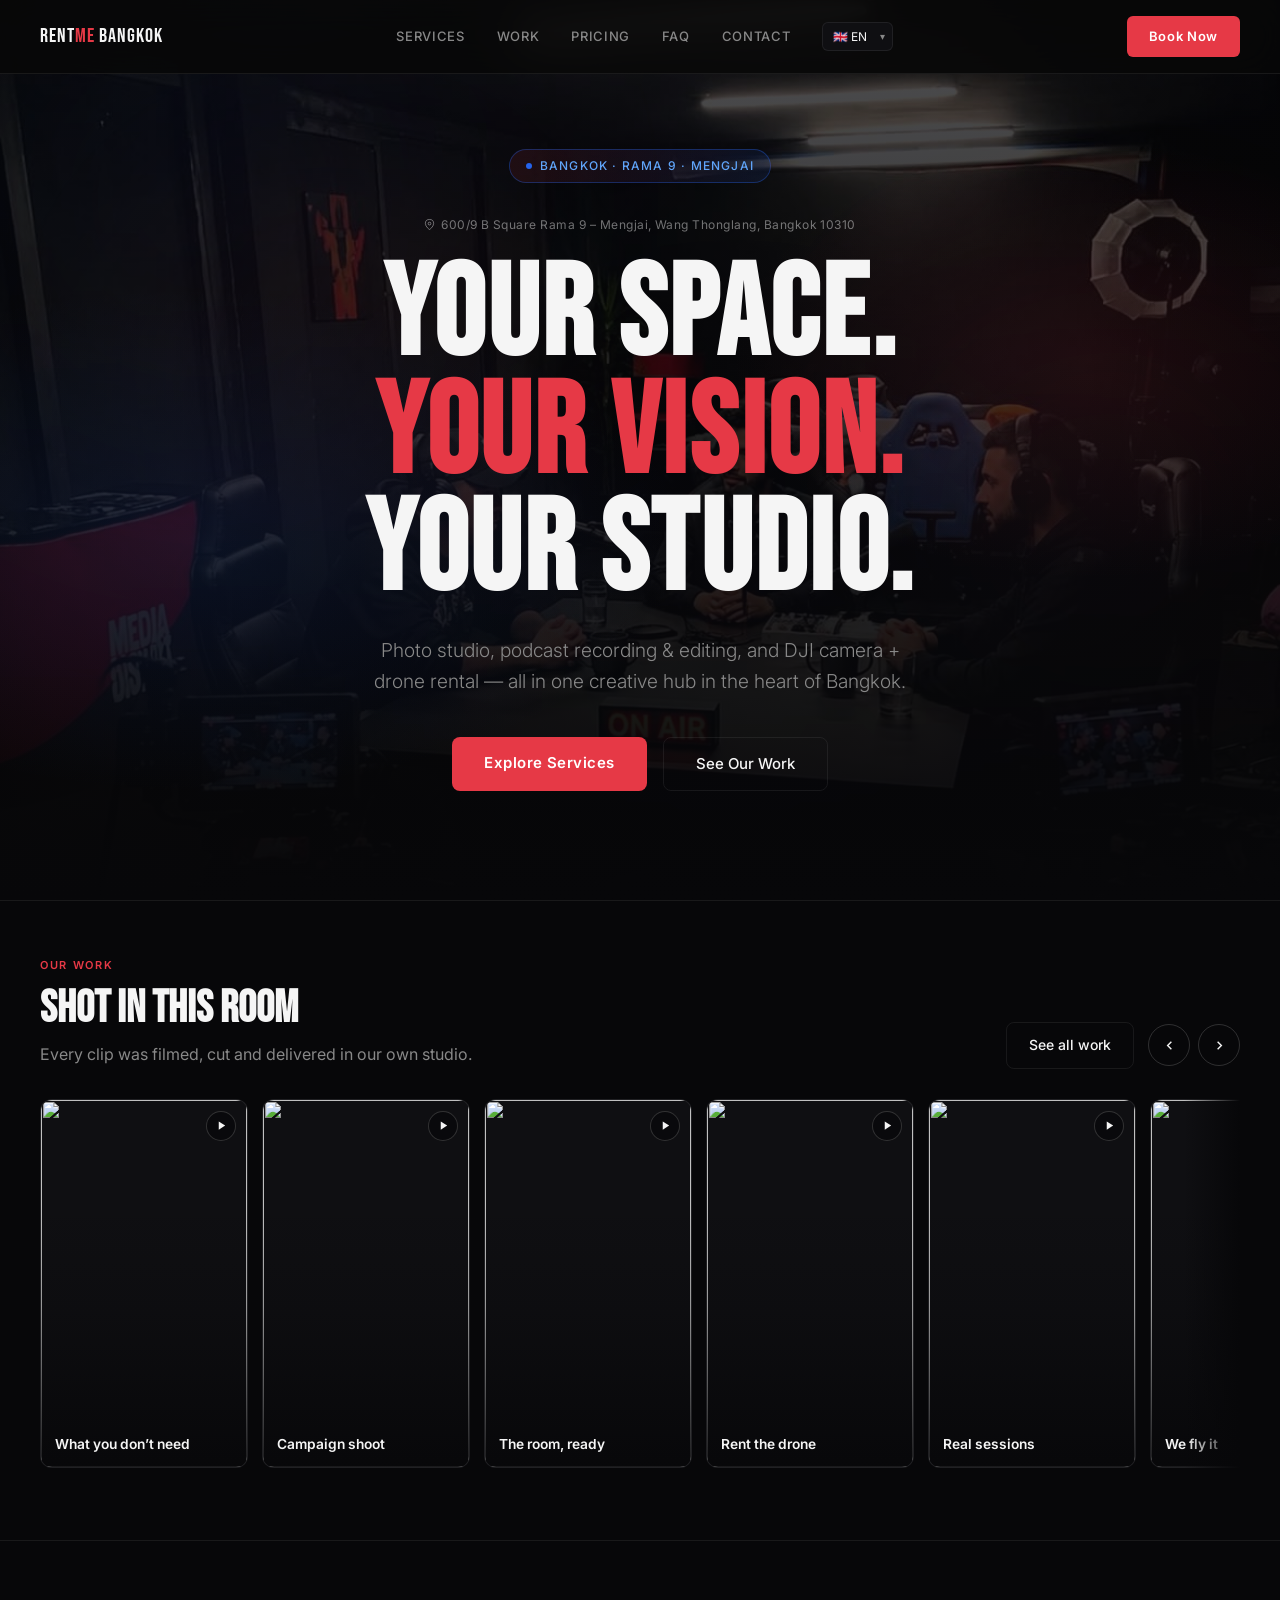
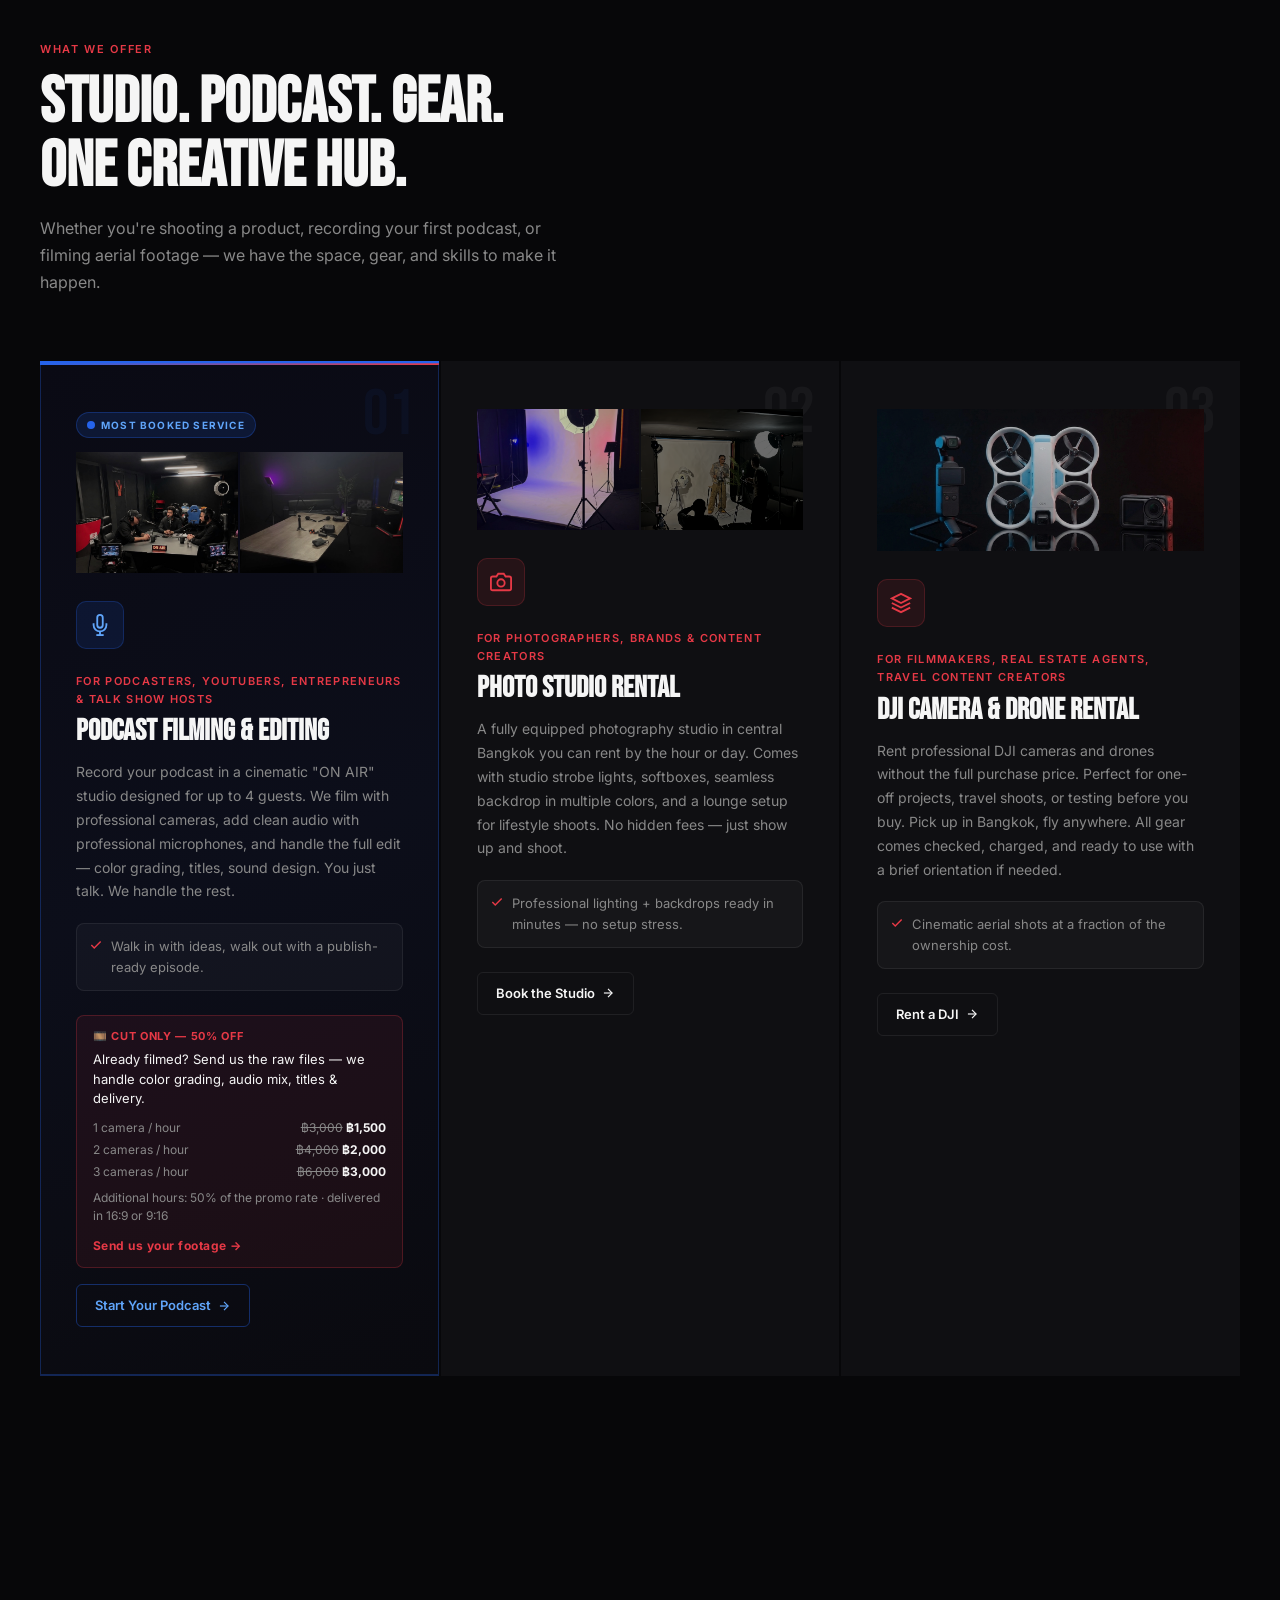
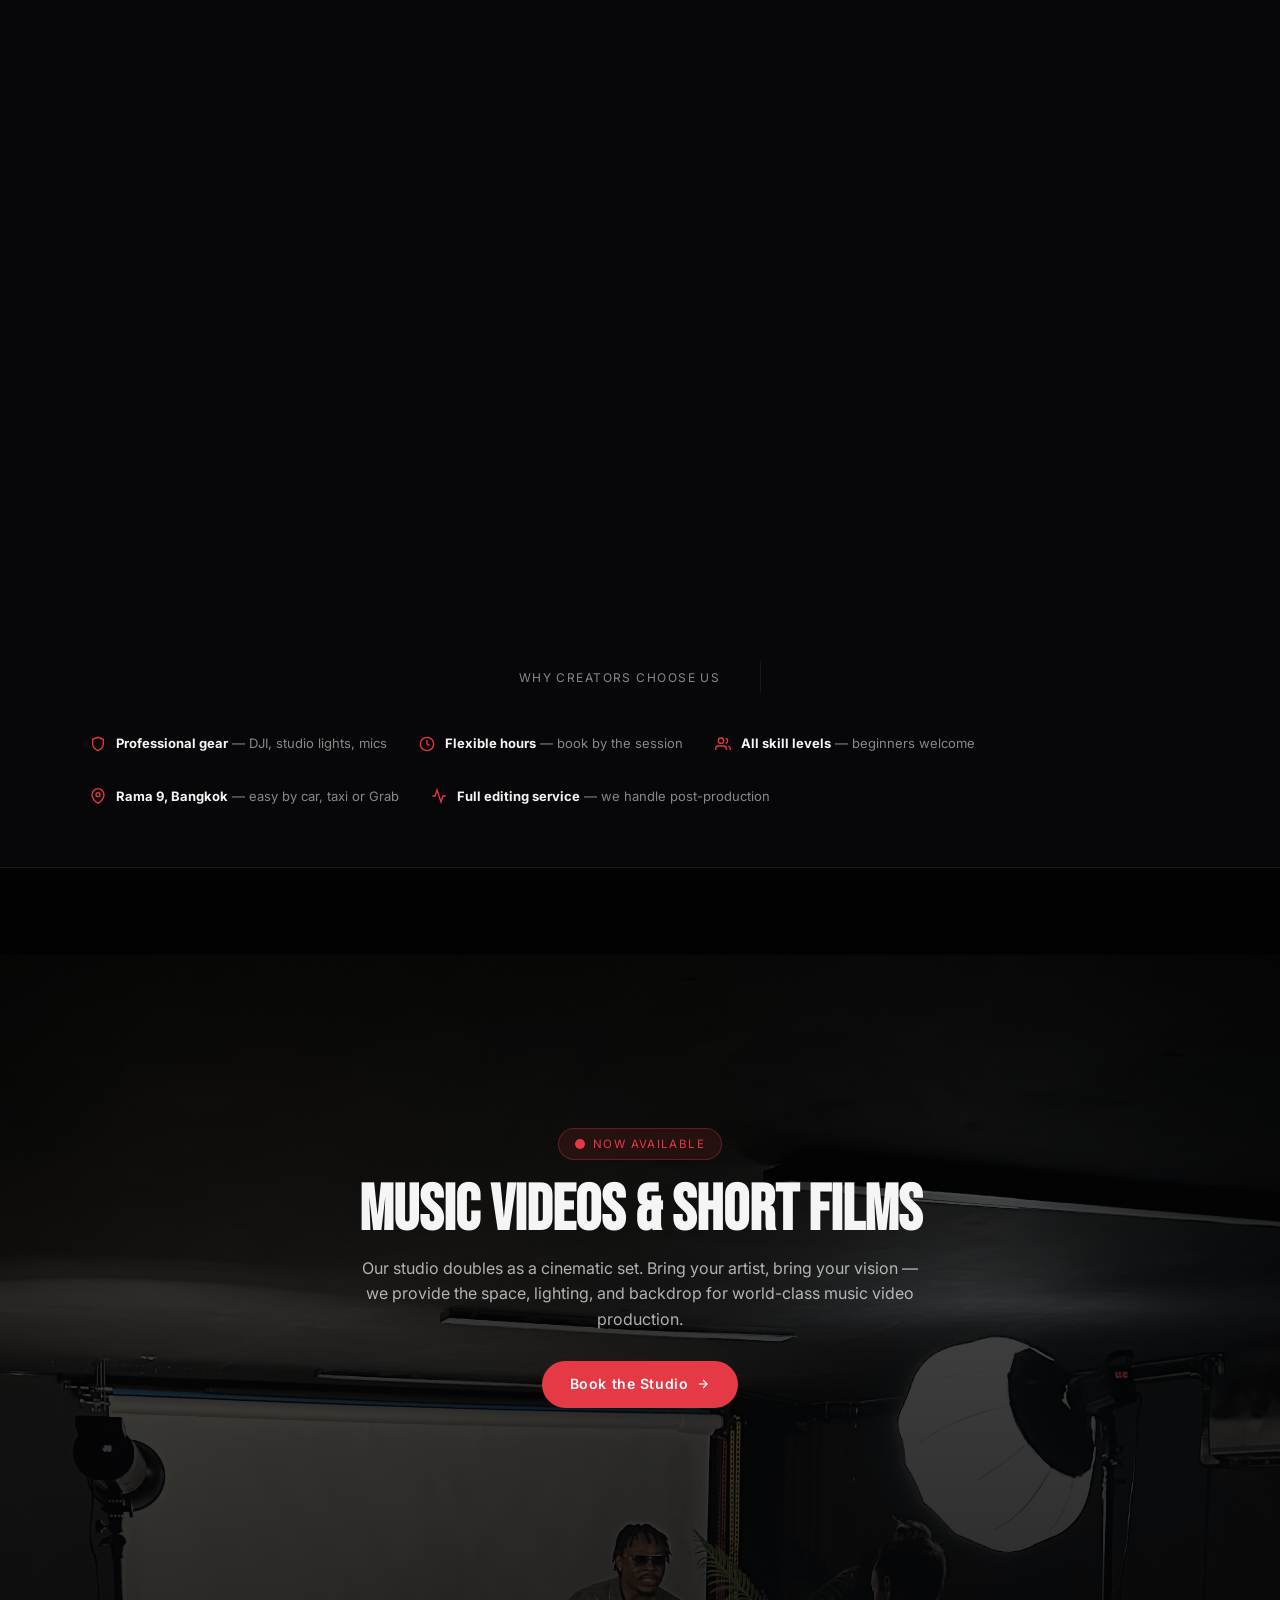
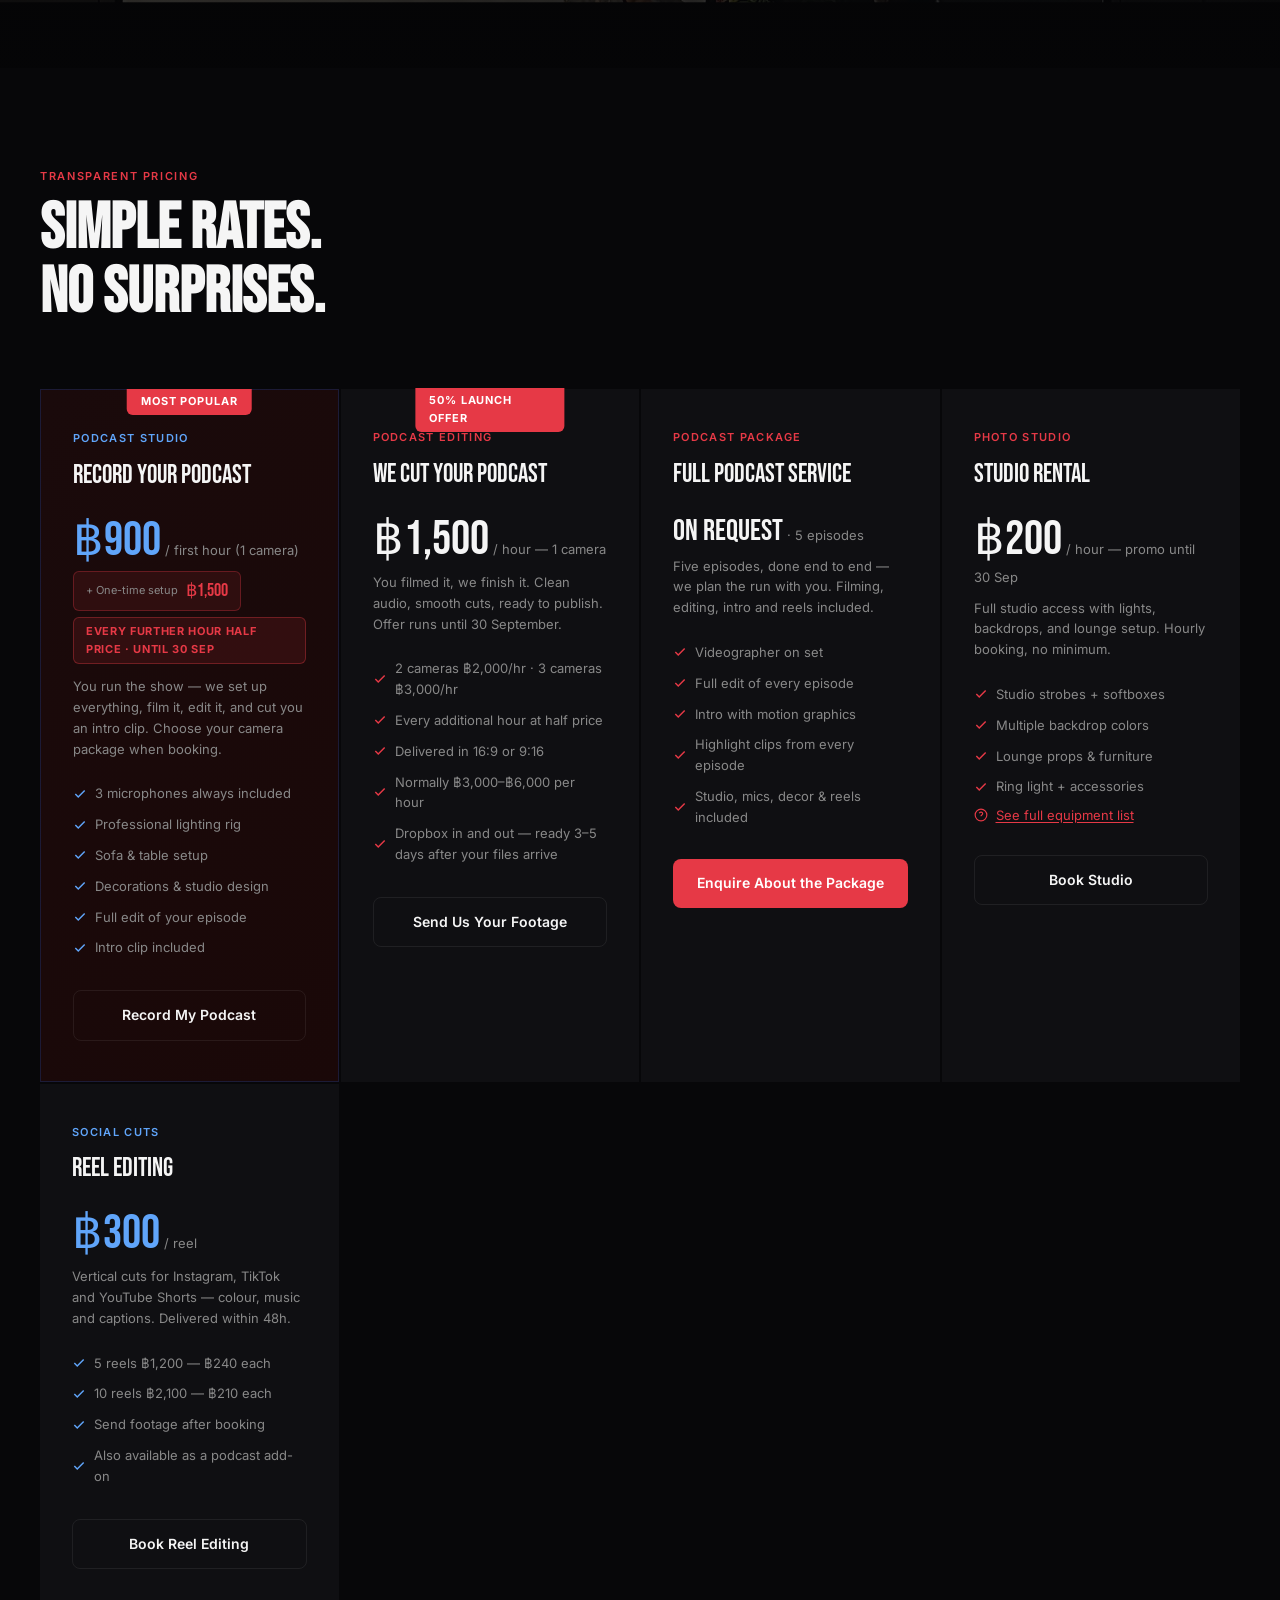
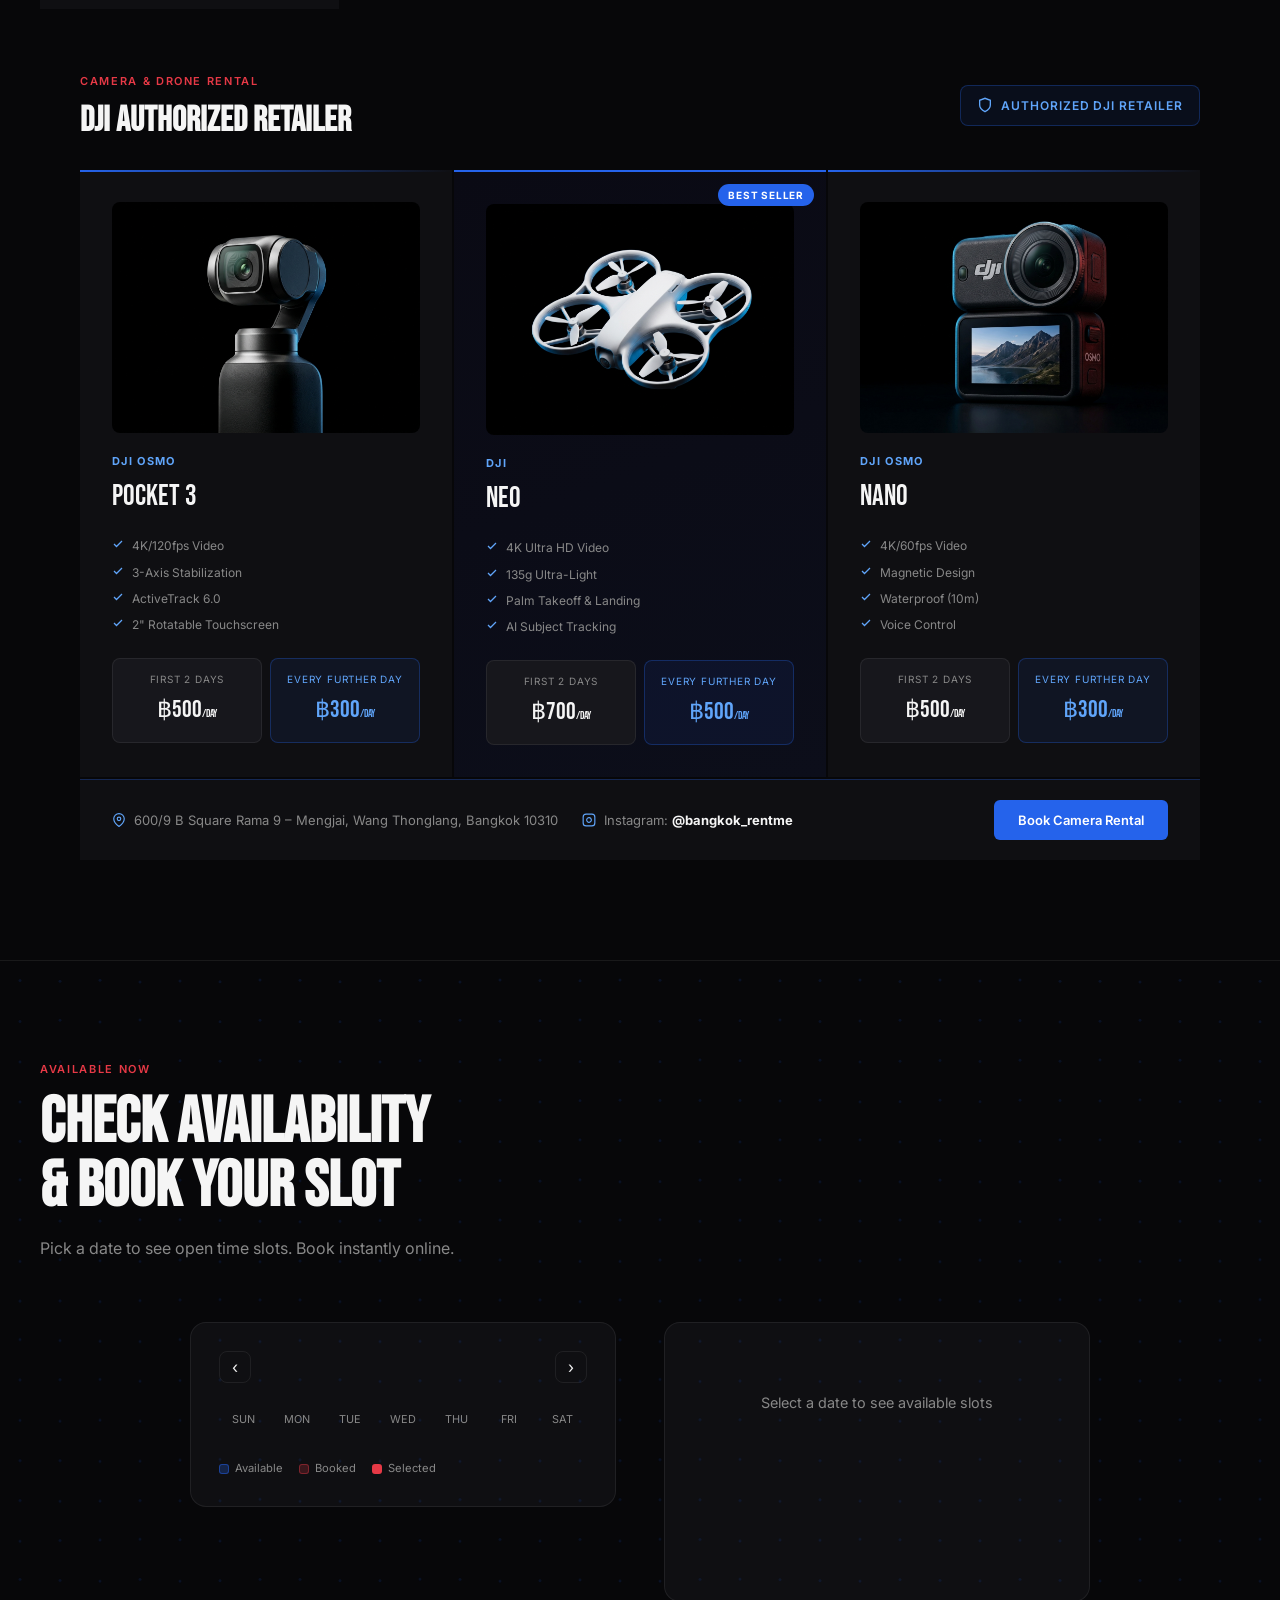
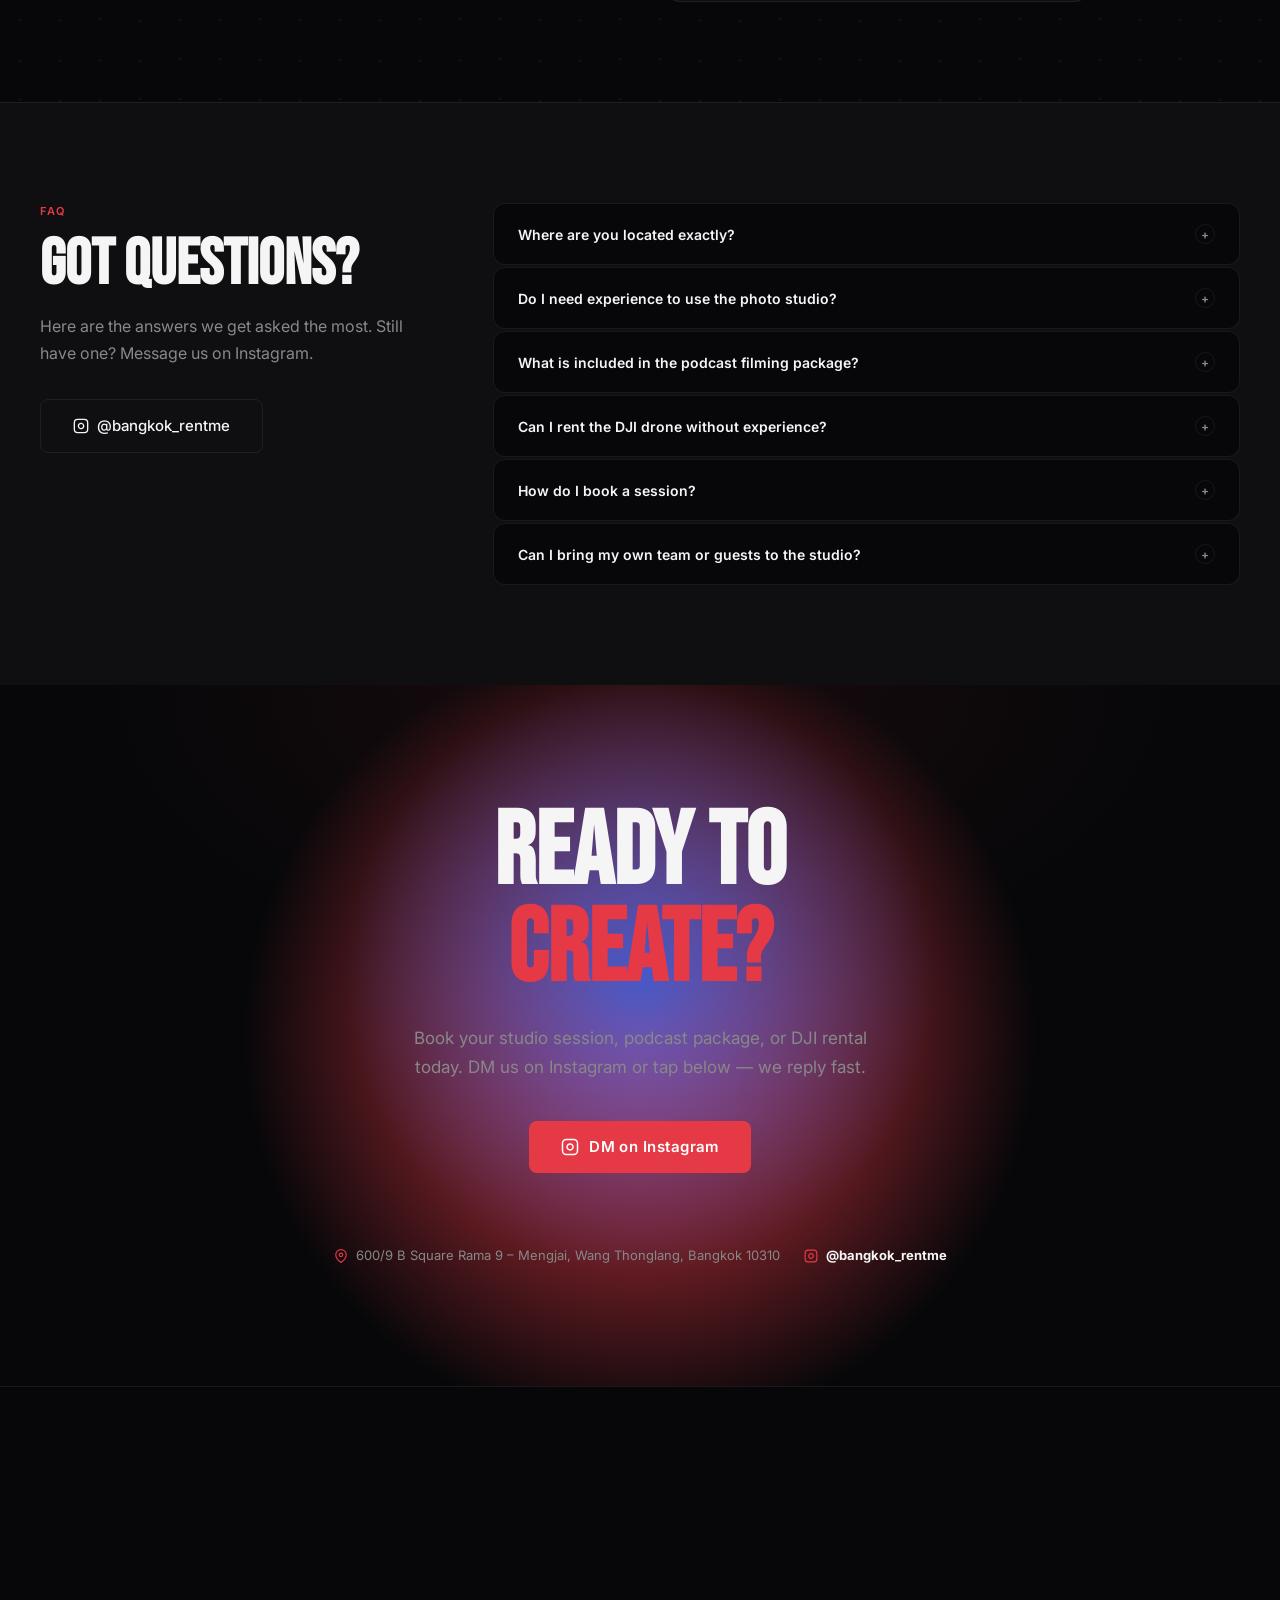
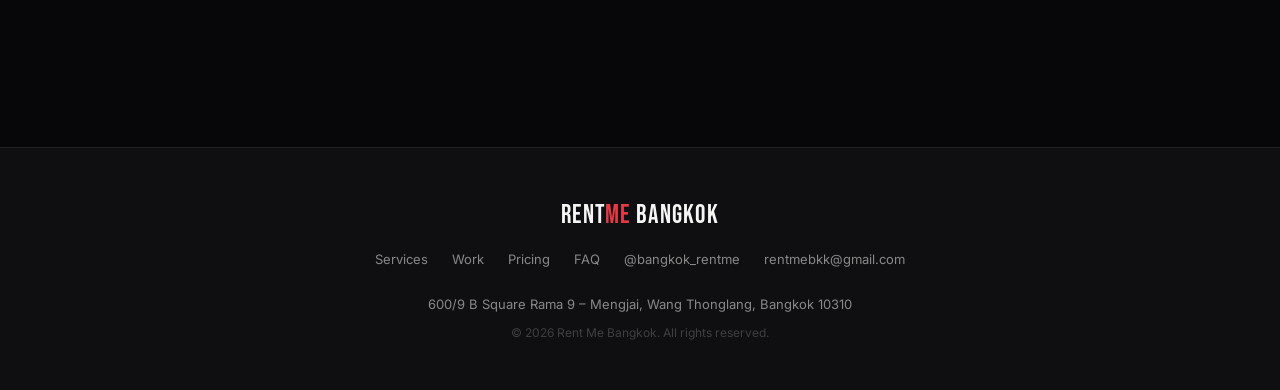
==== commit e9b838ab: "Umzug: neue Adresse 600/9 B Square Rama 9 – Mengjai, Wang Thonglang 10310 Alte Adresse (51 Kamphaeng" ====
--- a/index.html
+++ b/index.html
@@ -4,7 +4,7 @@
 <meta charset="UTF-8">
 <meta name="viewport" content="width=device-width, initial-scale=1.0">
 <title>Rent Me Bangkok — Studio, Podcast & Camera Rental</title>
-<meta name="description" content="Professional photo studio, podcast filming & editing, and DJI camera rental in Bangkok's Asoke/Makkasan area.">
+<meta name="description" content="Professional photo studio, podcast filming & editing, and DJI camera rental in Bangkok's Rama 9 area.">
 <link rel="preconnect" href="https://fonts.googleapis.com">
 <link href="https://fonts.googleapis.com/css2?family=Inter:wght@300;400;500;600;700;900&family=Bebas+Neue&display=swap" rel="stylesheet">
 <link rel="stylesheet" href="work-media.css">
@@ -519,11 +519,11 @@
   <div class="hero-content">
     <div class="hero-badge">
       <span class="dot"></span>
-      <span data-i18n="hero_badge">Bangkok · Asoke · Makkasan</span>
+      <span data-i18n="hero_badge">Bangkok · Rama 9 · Mengjai</span>
     </div>
     <div class="hero-address" style="display:flex;align-items:center;justify-content:center;gap:6px;margin-top:8px;margin-bottom:24px;font-size:12px;color:rgba(245,245,245,.45);letter-spacing:.04em">
       <svg width="11" height="11" viewBox="0 0 24 24" fill="none" stroke="currentColor" stroke-width="2"><path d="M21 10c0 7-9 13-9 13s-9-6-9-13a9 9 0 0 1 18 0z"/><circle cx="12" cy="10" r="3"/></svg>
-      51 Kamphaeng Phet 7 Rd, Makkasan, Ratchathewi, Bangkok 10400
+      600/9 B Square Rama 9 – Mengjai, Wang Thonglang, Bangkok 10310
     </div>
     <h1 class="hero-title" data-i18n="hero_title">YOUR SPACE.<br><span>YOUR VISION.</span><br>YOUR STUDIO.</h1>
     <p class="hero-sub" data-i18n="hero_sub">Photo studio, podcast recording & editing, and DJI camera + drone rental — all in one creative hub in the heart of Bangkok.</p>
@@ -710,7 +710,7 @@
       </div>
       <div class="trust-item">
         <svg width="16" height="16" viewBox="0 0 24 24" fill="none" stroke="currentColor" stroke-width="2"><path d="M21 10c0 7-9 13-9 13s-9-6-9-13a9 9 0 0 1 18 0z"/><circle cx="12" cy="10" r="3"/></svg>
-        <span data-i18n="trust_4"><strong>Central Bangkok</strong> — 5 min from Asoke BTS</span>
+        <span data-i18n="trust_4"><strong>Rama 9, Bangkok</strong> — easy by car, taxi or Grab</span>
       </div>
       <div class="trust-item">
         <svg width="16" height="16" viewBox="0 0 24 24" fill="none" stroke="currentColor" stroke-width="2"><polyline points="22 12 18 12 15 21 9 3 6 12 2 12"/></svg>
@@ -950,7 +950,7 @@
       <div style="display:flex;align-items:center;gap:24px;flex-wrap:wrap">
         <div style="display:flex;align-items:center;gap:8px;font-size:13px;color:var(--fg-muted)">
           <svg width="14" height="14" viewBox="0 0 24 24" fill="none" stroke="#60a5fa" stroke-width="2"><path d="M21 10c0 7-9 13-9 13s-9-6-9-13a9 9 0 0 1 18 0z"/><circle cx="12" cy="10" r="3"/></svg>
-          <span>51 Kamphaeng Phet 7 Rd, Makkasan, Ratchathewi, Bangkok 10400</span>
+          <span>600/9 B Square Rama 9 – Mengjai, Wang Thonglang, Bangkok 10310</span>
         </div>
         <div style="display:flex;align-items:center;gap:8px;font-size:13px;color:var(--fg-muted)">
           <svg width="14" height="14" viewBox="0 0 24 24" fill="none" stroke="#60a5fa" stroke-width="2"><rect x="2" y="2" width="20" height="20" rx="5"/><path d="M16 11.37A4 4 0 1 1 12.63 8 4 4 0 0 1 16 11.37z"/><line x1="17.5" y1="6.5" x2="17.51" y2="6.5"/></svg>
@@ -1253,7 +1253,7 @@
       <div class="faq-list reveal">
         <div class="faq-item">
           <button class="faq-q" onclick="toggleFaq(this)"><span data-i18n="faq_q1">Where are you located exactly?</span><span class="icon">+</span></button>
-          <div class="faq-a"><div class="faq-a-inner" data-i18n="faq_a1">We are based in the Makkasan Station area of Bangkok, very close to Asoke BTS and Phetchaburi MRT. Easy to reach from any part of the city. DM us on Instagram for the exact address.</div></div>
+          <div class="faq-a"><div class="faq-a-inner" data-i18n="faq_a1">We are at 600/9 B Square Rama 9 – Mengjai, Wang Thonglang, Bangkok 10310. The nearest MRT stations (Huai Khwang, Lat Phrao 71) are about 2–3 km away, so taxi or Grab is the easiest way to get here. DM us on Instagram if you need directions.</div></div>
         </div>
         <div class="faq-item">
           <button class="faq-q" onclick="toggleFaq(this)"><span data-i18n="faq_q2">Do I need experience to use the photo studio?</span><span class="icon">+</span></button>
@@ -1295,7 +1295,7 @@
     <div class="reveal" style="margin-top:32px;display:flex;flex-wrap:wrap;gap:24px;justify-content:center">
       <div class="location-badge">
         <svg width="14" height="14" viewBox="0 0 24 24" fill="none" stroke="currentColor" stroke-width="2"><path d="M21 10c0 7-9 13-9 13s-9-6-9-13a9 9 0 0 1 18 0z"/><circle cx="12" cy="10" r="3"/></svg>
-        <span>51 Kamphaeng Phet 7 Rd, Makkasan, Ratchathewi, Bangkok 10400</span>
+        <span>600/9 B Square Rama 9 – Mengjai, Wang Thonglang, Bangkok 10310</span>
       </div>
       <div class="location-badge">
         <svg width="14" height="14" viewBox="0 0 24 24" fill="none" stroke="currentColor" stroke-width="2"><rect x="2" y="2" width="20" height="20" rx="5"/><path d="M16 11.37A4 4 0 1 1 12.63 8 4 4 0 0 1 16 11.37z"/><line x1="17.5" y1="6.5" x2="17.51" y2="6.5"/></svg>
@@ -1310,7 +1310,7 @@
 <section style="padding:0;border-top:1px solid var(--border)">
   <iframe
     title="Rent Me Bangkok location"
-    src="https://www.google.com/maps?q=51%20Kamphaeng%20Phet%207%20Rd,%20Makkasan,%20Ratchathewi,%20Bangkok%2010400&output=embed"
+    src="https://www.google.com/maps?q=13.772438,100.596688&z=16&output=embed"
     style="width:100%;height:360px;border:0;display:block;filter:grayscale(.3) contrast(1.05)"
     loading="lazy"
     referrerpolicy="no-referrer-when-downgrade"
@@ -1327,7 +1327,7 @@
     <a href="https://www.instagram.com/bangkok_rentme" target="_blank">@bangkok_rentme</a>
     <a href="mailto:rentmebkk@gmail.com">rentmebkk@gmail.com</a>
   </div>
-  <p style="font-size:13px;color:var(--fg-muted);margin-bottom:8px">51 Kamphaeng Phet 7 Rd, Makkasan, Ratchathewi, Bangkok 10400</p>
+  <p style="font-size:13px;color:var(--fg-muted);margin-bottom:8px">600/9 B Square Rama 9 – Mengjai, Wang Thonglang, Bangkok 10310</p>
   <p class="footer-copy">© 2026 Rent Me Bangkok. All rights reserved.</p>
 </footer>
 
@@ -1336,7 +1336,7 @@
 const translations = {
   en: {
     nav_services:"Services", nav_work:"Work", work_tag:"Our Work", work_title:"SHOT IN THIS ROOM", work_sub:"Every clip was filmed, cut and delivered in our own studio.", work_all:"See all work", nav_pricing:"Pricing", nav_faq:"FAQ", nav_contact:"Contact", nav_book:"Book Now",
-    hero_badge:"Bangkok · Asoke · Makkasan",
+    hero_badge:"Bangkok · Rama 9 · Mengjai",
     hero_title:"YOUR SPACE.<br><span>YOUR VISION.</span><br>YOUR STUDIO.",
     hero_sub:"Photo studio, podcast recording & editing, and DJI camera + drone rental — all in one creative hub in the heart of Bangkok.",
     hero_cta_primary:"Explore Services", hero_cta_secondary:"See Our Work",
@@ -1344,7 +1344,7 @@
     trust_1:"<strong>Professional gear</strong> — DJI, studio lights, mics",
     trust_2:"<strong>Flexible hours</strong> — book by the session",
     trust_3:"<strong>All skill levels</strong> — beginners welcome",
-    trust_4:"<strong>Central Bangkok</strong> — 5 min from Asoke BTS",
+    trust_4:"<strong>Rama 9, Bangkok</strong> — easy by car, taxi or Grab",
     trust_5:"<strong>Full editing service</strong> — we handle post-production",
     services_tag:"What We Offer", services_title:"STUDIO. PODCAST. GEAR.<br>ONE CREATIVE HUB.",
     services_sub:"Whether you're shooting a product, recording your first podcast, or filming aerial footage — we have the space, gear, and skills to make it happen.",
@@ -1433,7 +1433,7 @@
     faq_tag:"FAQ", faq_title:"GOT QUESTIONS?",
     faq_sub:"Here are the answers we get asked the most. Still have one? Message us on Instagram.",
     faq_ig:"@bangkok_rentme",
-    faq_q1:"Where are you located exactly?", faq_a1:"We are based in the Makkasan Station area of Bangkok, very close to Asoke BTS and Phetchaburi MRT. Easy to reach from any part of the city. DM us on Instagram for the exact address.",
+    faq_q1:"Where are you located exactly?", faq_a1:"We are at 600/9 B Square Rama 9 – Mengjai, Wang Thonglang, Bangkok 10310. The nearest MRT stations (Huai Khwang, Lat Phrao 71) are about 2–3 km away, so taxi or Grab is the easiest way to get here. DM us on Instagram if you need directions.",
     faq_q2:"Do I need experience to use the photo studio?", faq_a2:"Not at all. Complete beginners are welcome. The studio is set up and ready to shoot — you just bring your camera or phone. We can give a quick orientation on using the lights if needed.",
     faq_q3:"What is included in the podcast filming package?", faq_a3:"The monthly package includes 4 sessions (up to 2 hours each), professional camera filming, quality microphones, a videographer on set, and full post-production editing — color grading, sound design, and titles. You receive a publish-ready video file.",
     faq_q4:"Can I rent the DJI drone without experience?", faq_a4:"We provide a short orientation session on pickup so you understand the basics. That said, you should have some familiarity with drone operation. If you are completely new, we recommend booking with our videographer who can fly it for you.",
@@ -1442,11 +1442,11 @@
     cta_title:"READY TO<br><span>CREATE?</span>",
     cta_sub:"Book your studio session, podcast package, or DJI rental today. DM us on Instagram or tap below — we reply fast.",
     cta_ig:"DM on Instagram", cta_services:"View All Services",
-    cta_location:"Makkasan Station · Asoke · Bangkok, Thailand"
+    cta_location:"B Square Rama 9 · Mengjai · Bangkok, Thailand"
   },
   fr: {
     nav_services:"Services", nav_work:"Nos travaux", work_tag:"Nos travaux", work_title:"TOURNÉ DANS CETTE SALLE", work_sub:"Chaque clip a été filmé, monté et livré dans notre propre studio.", work_all:"Voir tout", nav_pricing:"Tarifs", nav_faq:"FAQ", nav_contact:"Contact", nav_book:"Réserver",
-    hero_badge:"Bangkok · Asoke · Makkasan",
+    hero_badge:"Bangkok · Rama 9 · Mengjai",
     hero_title:"VOTRE ESPACE.<br><span>VOTRE VISION.</span><br>VOTRE STUDIO.",
     hero_sub:"Studio photo, enregistrement & montage podcast, et location de caméras DJI + drones — tout en un seul hub créatif au cœur de Bangkok.",
     hero_cta_primary:"Découvrir nos services", hero_cta_secondary:"Voir notre travail",
@@ -1454,7 +1454,7 @@
     trust_1:"<strong>Équipement pro</strong> — DJI, éclairages studio, micros",
     trust_2:"<strong>Horaires flexibles</strong> — réservez à la session",
     trust_3:"<strong>Tous niveaux</strong> — débutants bienvenus",
-    trust_4:"<strong>Centre de Bangkok</strong> — 5 min du BTS Asoke",
+    trust_4:"<strong>Rama 9, Bangkok</strong> — facile d'accès en voiture, taxi ou Grab",
     trust_5:"<strong>Service montage complet</strong> — on gère la post-prod",
     services_tag:"Ce que nous offrons", services_title:"STUDIO. PODCAST. MATÉRIEL.<br>UN SEUL HUB CRÉATIF.",
     services_sub:"Que vous photographiez un produit, enregistriez votre premier podcast, ou filmiez des prises de vue aériennes — nous avons l'espace, le matériel et les compétences pour le réaliser.",
@@ -1539,7 +1539,7 @@
     faq_tag:"FAQ", faq_title:"DES QUESTIONS ?",
     faq_sub:"Voici les réponses aux questions les plus fréquentes. Une autre question ? Écrivez-nous sur Instagram.",
     faq_ig:"@bangkok_rentme",
-    faq_q1:"Où êtes-vous situés exactement ?", faq_a1:"Nous sommes situés dans le quartier de la gare Makkasan à Bangkok, très proche du BTS Asoke et du MRT Phetchaburi. Facile d'accès depuis n'importe quelle partie de la ville. DM-nous sur Instagram pour l'adresse exacte.",
+    faq_q1:"Où êtes-vous situés exactement ?", faq_a1:"Nous sommes au 600/9 B Square Rama 9 – Mengjai, Wang Thonglang, Bangkok 10310. Les stations MRT les plus proches (Huai Khwang, Lat Phrao 71) sont à environ 2–3 km : le plus simple est de venir en taxi ou en Grab. DM-nous sur Instagram si vous avez besoin d'indications.",
     faq_q2:"Ai-je besoin d'expérience pour utiliser le studio photo ?", faq_a2:"Pas du tout. Les débutants complets sont bienvenus. Le studio est installé et prêt à shooter — apportez juste votre appareil ou téléphone. Nous pouvons donner une orientation rapide sur l'utilisation des éclairages.",
     faq_q3:"Qu'est-ce qui est inclus dans le pack podcast ?", faq_a3:"Le pack mensuel comprend 4 sessions (jusqu'à 2h chacune), tournage caméra professionnelle, micros de qualité, vidéaste sur place, et montage post-production complet — étalonnage, design sonore et titres. Vous recevez un fichier vidéo prêt à publier.",
     faq_q4:"Puis-je louer le drone DJI sans expérience ?", faq_a4:"Nous fournissons une courte session d'orientation au retrait pour que vous compreniez les bases. Cela dit, vous devriez avoir une certaine familiarité avec les drones. Si vous êtes complètement novice, nous recommandons de réserver avec notre vidéaste.",
@@ -1548,11 +1548,11 @@
     cta_title:"PRÊT À<br><span>CRÉER ?</span>",
     cta_sub:"Réservez votre session studio, pack podcast ou location DJI aujourd'hui. DM-nous sur Instagram ou cliquez ci-dessous — on répond vite.",
     cta_ig:"DM sur Instagram", cta_services:"Voir tous les services",
-    cta_location:"Gare Makkasan · Asoke · Bangkok, Thaïlande"
+    cta_location:"B Square Rama 9 · Mengjai · Bangkok, Thaïlande"
   },
   de: {
     nav_services:"Leistungen", nav_work:"Arbeiten", work_tag:"Unsere Arbeit", work_title:"HIER GEDREHT", work_sub:"Jeder Clip wurde in unserem eigenen Studio gefilmt, geschnitten und geliefert.", work_all:"Alles ansehen", nav_pricing:"Preise", nav_faq:"FAQ", nav_contact:"Kontakt", nav_book:"Jetzt buchen",
-    hero_badge:"Bangkok · Asoke · Makkasan",
+    hero_badge:"Bangkok · Rama 9 · Mengjai",
     hero_title:"DEIN RAUM.<br><span>DEINE VISION.</span><br>DEIN STUDIO.",
     hero_sub:"Fotostudio, Podcast-Aufnahme & Schnitt, und DJI-Kamera- + Drohnenverleih — alles in einem kreativen Hub im Herzen von Bangkok.",
     hero_cta_primary:"Leistungen entdecken", hero_cta_secondary:"Unsere Arbeit sehen",
@@ -1560,7 +1560,7 @@
     trust_1:"<strong>Professionelles Equipment</strong> — DJI, Studioleuchten, Mikros",
     trust_2:"<strong>Flexible Zeiten</strong> — sessionweise buchen",
     trust_3:"<strong>Alle Niveaus</strong> — Anfänger willkommen",
-    trust_4:"<strong>Zentral Bangkok</strong> — 5 Min. vom Asoke BTS",
+    trust_4:"<strong>Rama 9, Bangkok</strong> — bequem mit Auto, Taxi oder Grab",
     trust_5:"<strong>Vollständiger Schnittservice</strong> — wir übernehmen die Postproduktion",
     services_tag:"Was wir anbieten", services_title:"STUDIO. PODCAST. TECHNIK.<br>EIN KREATIVER HUB.",
     services_sub:"Egal ob Produktfoto, erster Podcast oder Luftaufnahmen — wir haben den Raum, das Equipment und das Know-how.",
@@ -1645,7 +1645,7 @@
     faq_tag:"FAQ", faq_title:"FRAGEN?",
     faq_sub:"Hier sind die am häufigsten gestellten Fragen. Noch eine? Schreib uns auf Instagram.",
     faq_ig:"@bangkok_rentme",
-    faq_q1:"Wo genau befinden Sie sich?", faq_a1:"Wir befinden uns im Bereich der Makkasan Station in Bangkok, sehr nah am BTS Asoke und MRT Phetchaburi. Von überall in der Stadt leicht erreichbar. DM uns auf Instagram für die genaue Adresse.",
+    faq_q1:"Wo genau befinden Sie sich?", faq_a1:"Du findest uns unter 600/9 B Square Rama 9 – Mengjai, Wang Thonglang, Bangkok 10310. Die nächsten MRT-Stationen (Huai Khwang, Lat Phrao 71) sind etwa 2–3 km entfernt – am einfachsten kommst du mit Taxi oder Grab. Schreib uns auf Instagram, wenn du eine Wegbeschreibung brauchst.",
     faq_q2:"Brauche ich Erfahrung für das Fotostudio?", faq_a2:"Überhaupt nicht. Komplett Anfänger sind willkommen. Das Studio ist aufgebaut und schussbereit — bring einfach deine Kamera oder dein Handy. Wir können eine kurze Einführung in die Lichtnutzung geben.",
     faq_q3:"Was ist im Podcast-Paket enthalten?", faq_a3:"Das Monatspaket beinhaltet 4 Sessions (bis zu 2h je), professionelle Kameraaufnahmen, Qualitätsmikrofone, einen Videografen vor Ort und vollständige Postproduktions-Bearbeitung — Color Grading, Sound-Design und Titel. Du erhältst eine sendefertige Videodatei.",
     faq_q4:"Kann ich die DJI-Drohne ohne Erfahrung mieten?", faq_a4:"Wir bieten bei der Abholung eine kurze Einweisung an. Allerdings solltest du eine gewisse Vertrautheit mit Drohnen haben. Wenn du kompletter Anfänger bist, empfehlen wir eine Buchung mit unserem Videografen.",
@@ -1654,11 +1654,11 @@
     cta_title:"BEREIT ZUM<br><span>ERSTELLEN?</span>",
     cta_sub:"Buche deine Studio-Session, dein Podcast-Paket oder deinen DJI-Verleih heute. DM uns auf Instagram — wir antworten schnell.",
     cta_ig:"DM auf Instagram", cta_services:"Alle Leistungen ansehen",
-    cta_location:"Makkasan Station · Asoke · Bangkok, Thailand"
+    cta_location:"B Square Rama 9 · Mengjai · Bangkok, Thailand"
   },
   ru: {
     nav_services:"Услуги", nav_work:"Работы", work_tag:"Наши работы", work_title:"СНЯТО ЗДЕСЬ", work_sub:"Каждый ролик снят, смонтирован и сдан в нашей студии.", work_all:"Смотреть все", nav_pricing:"Цены", nav_faq:"FAQ", nav_contact:"Контакты", nav_book:"Забронировать",
-    hero_badge:"Бангкок · Асок · Макасан",
+    hero_badge:"Бангкок · Рама 9 · Менгджай",
     hero_title:"ТВОЁ ПРОСТРАНСТВО.<br><span>ТВОЯ ИДЕЯ.</span><br>ТВОЯ СТУДИЯ.",
     hero_sub:"Фотостудия, запись и монтаж подкастов, а также аренда камер DJI и дронов — всё в одном творческом пространстве в сердце Бангкока.",
     hero_cta_primary:"Наши услуги", hero_cta_secondary:"Посмотреть работы",
@@ -1666,7 +1666,7 @@
     trust_1:"<strong>Профессиональное оборудование</strong> — DJI, студийный свет, микрофоны",
     trust_2:"<strong>Гибкое время</strong> — бронирование по сессиям",
     trust_3:"<strong>Любой уровень</strong> — новички приветствуются",
-    trust_4:"<strong>Центр Бангкока</strong> — 5 мин от BTS Асок",
+    trust_4:"<strong>Рама 9, Бангкок</strong> — удобно на машине, такси или Grab",
     trust_5:"<strong>Полный монтаж</strong> — мы берём постпродакшен на себя",
     services_tag:"Что мы предлагаем", services_title:"СТУДИЯ. ПОДКАСТ. ТЕХНИКА.<br>ОДИН ТВОРЧЕСКИЙ ХАБ.",
     services_sub:"Съёмка продукта, первый подкаст или аэросъёмка — у нас есть пространство, оборудование и навыки.",
@@ -1751,7 +1751,7 @@
     faq_tag:"FAQ", faq_title:"ВОПРОСЫ?",
     faq_sub:"Вот ответы на самые частые вопросы. Остались другие? Пишите нам в Instagram.",
     faq_ig:"@bangkok_rentme",
-    faq_q1:"Где именно вы находитесь?", faq_a1:"Мы находимся в районе станции Макасан в Бангкоке, очень близко к BTS Асок и MRT Petchaburi. Удобно добираться из любой части города. Пишите в DM в Instagram за точным адресом.",
+    faq_q1:"Где именно вы находитесь?", faq_a1:"Наш адрес: 600/9 B Square Rama 9 – Mengjai, Wang Thonglang, Bangkok 10310. Ближайшие станции MRT (Huai Khwang, Lat Phrao 71) находятся в 2–3 км, поэтому удобнее всего приехать на такси или Grab. Пишите в DM в Instagram, если нужна помощь с дорогой.",
     faq_q2:"Нужен ли опыт для работы в фотостудии?", faq_a2:"Совсем нет. Полные новички приветствуются. Студия настроена и готова к съёмке — просто принесите камеру или телефон. Мы можем провести краткий инструктаж по использованию света.",
     faq_q3:"Что включено в пакет подкаста?", faq_a3:"Ежемесячный пакет включает 4 сессии (до 2ч каждая), профессиональную съёмку, качественные микрофоны, видеооператора и полный постпродакшен — цветокоррекция, звуковой дизайн и титры. Вы получаете готовый к публикации видеофайл.",
     faq_q4:"Можно ли арендовать дрон DJI без опыта?", faq_a4:"Мы проводим короткий инструктаж при выдаче. При этом вы должны иметь базовое представление об управлении дроном. Если вы полный новичок, рекомендуем взять нашего видеооператора.",
@@ -1760,11 +1760,11 @@
     cta_title:"ГОТОВ<br><span>СОЗДАВАТЬ?</span>",
     cta_sub:"Забронируйте сессию в студии, пакет подкаста или аренду DJI сегодня. Пишите в Instagram — мы отвечаем быстро.",
     cta_ig:"Написать в Instagram", cta_services:"Все услуги",
-    cta_location:"Станция Макасан · Асок · Бангкок, Таиланд"
+    cta_location:"B Square Rama 9 · Mengjai · Бангкок, Таиланд"
   },
   th: {
     nav_services:"บริการ", nav_work:"ผลงาน", work_tag:"ผลงานของเรา", work_title:"ถ่ายทำในห้องนี้", work_sub:"ทุกคลิปถ่ายทำ ตัดต่อ และส่งมอบในสตูดิโอของเราเอง", work_all:"ดูผลงานทั้งหมด", nav_pricing:"ราคา", nav_faq:"FAQ", nav_contact:"ติดต่อ", nav_book:"จองเลย",
-    hero_badge:"กรุงเทพฯ · อโศก · มักกะสัน",
+    hero_badge:"กรุงเทพฯ · พระราม 9 · เหม่งจ๋าย",
     hero_title:"พื้นที่ของคุณ<br><span>วิสัยทัศน์ของคุณ</span><br>สตูดิโอของคุณ",
     hero_sub:"สตูดิโอถ่ายภาพ บันทึกและตัดต่อพอดแคสต์ และเช่ากล้อง DJI + โดรน — ทุกอย่างในที่เดียวใจกลางกรุงเทพฯ",
     hero_cta_primary:"ดูบริการทั้งหมด", hero_cta_secondary:"ดูผลงานของเรา",
@@ -1772,7 +1772,7 @@
     trust_1:"<strong>อุปกรณ์มืออาชีพ</strong> — DJI, ไฟสตูดิโอ, ไมค์",
     trust_2:"<strong>เวลาที่ยืดหยุ่น</strong> — จองเป็นเซสชัน",
     trust_3:"<strong>ทุกระดับ</strong> — ยินดีต้อนรับมือใหม่",
-    trust_4:"<strong>ใจกลางกรุงเทพฯ</strong> — 5 นาทีจาก BTS อโศก",
+    trust_4:"<strong>พระราม 9 กรุงเทพฯ</strong> — เดินทางสะดวกด้วยรถยนต์ แท็กซี่ หรือ Grab",
     trust_5:"<strong>บริการตัดต่อครบ</strong> — เราดูแล post-production ให้",
     services_tag:"สิ่งที่เราให้บริการ", services_title:"สตูดิโอ พอดแคสต์ อุปกรณ์<br>หนึ่งฮับครีเอทีฟ",
     services_sub:"ไม่ว่าจะถ่ายภาพสินค้า บันทึกพอดแคสต์แรก หรือถ่ายภาพทางอากาศ — เรามีพื้นที่ อุปกรณ์ และทักษะพร้อมให้",
@@ -1857,7 +1857,7 @@
     faq_tag:"FAQ", faq_title:"มีคำถาม?",
     faq_sub:"นี่คือคำตอบสำหรับคำถามที่พบบ่อยที่สุด ยังมีคำถาม? ส่งข้อความหาเราทาง Instagram",
     faq_ig:"@bangkok_rentme",
-    faq_q1:"คุณอยู่ที่ไหนกันแน่?", faq_a1:"เราอยู่ในบริเวณสถานีมักกะสัน กรุงเทพฯ ใกล้ BTS อโศกและ MRT เพชรบุรีมาก เดินทางสะดวกจากทุกส่วนของเมือง DM หาเราบน Instagram เพื่อขอที่อยู่ที่แน่นอน",
+    faq_q1:"คุณอยู่ที่ไหนกันแน่?", faq_a1:"ที่อยู่ของเรา: 600/9 B Square Rama 9 – Mengjai, Wang Thonglang, Bangkok 10310 สถานี MRT ที่ใกล้ที่สุด (ห้วยขวาง, ลาดพร้าว 71) อยู่ห่างประมาณ 2–3 กม. แนะนำให้เดินทางด้วยแท็กซี่หรือ Grab ทัก DM บน Instagram หากต้องการเส้นทาง",
     faq_q2:"ฉันต้องมีประสบการณ์ในการใช้สตูดิโอถ่ายภาพไหม?", faq_a2:"ไม่เลย มือใหม่สมบูรณ์ก็ยินดีต้อนรับ สตูดิโอติดตั้งและพร้อมถ่ายแล้ว เพียงแค่นำกล้องหรือโทรศัพท์มา เราสามารถให้คำแนะนำสั้นๆ เกี่ยวกับการใช้ไฟได้",
     faq_q3:"แพ็คเกจพอดแคสต์รวมอะไรบ้าง?", faq_a3:"แพ็คเกจรายเดือนรวม 4 เซสชัน (สูงสุด 2 ชม. ต่อครั้ง) ถ่ายด้วยกล้องมืออาชีพ ไมค์คุณภาพ ช่างภาพวิดีโอในเซต และการตัดต่อหลังการผลิตทั้งหมด คุณจะได้รับไฟล์วิดีโอที่พร้อมเผยแพร่",
     faq_q4:"เช่าโดรน DJI โดยไม่มีประสบการณ์ได้ไหม?", faq_a4:"เราให้เซสชันปฐมนิเทศสั้นๆ เมื่อรับอุปกรณ์ อย่างไรก็ตาม คุณควรมีความคุ้นเคยกับการบินโดรนบ้าง หากคุณเป็นมือใหม่สมบูรณ์ เราแนะนำให้จองพร้อมช่างภาพวิดีโอของเรา",
@@ -1866,7 +1866,7 @@
     cta_title:"พร้อมที่จะ<br><span>สร้างสรรค์?</span>",
     cta_sub:"จองเซสชันสตูดิโอ แพ็คเกจพอดแคสต์ หรือเช่า DJI วันนี้ DM หาเราบน Instagram หรือกดด้านล่าง — เราตอบเร็ว",
     cta_ig:"DM บน Instagram", cta_services:"ดูบริการทั้งหมด",
-    cta_location:"สถานีมักกะสัน · อโศก · กรุงเทพฯ ประเทศไทย"
+    cta_location:"B Square Rama 9 · Mengjai · กรุงเทพฯ ประเทศไทย"
   }
 };
 
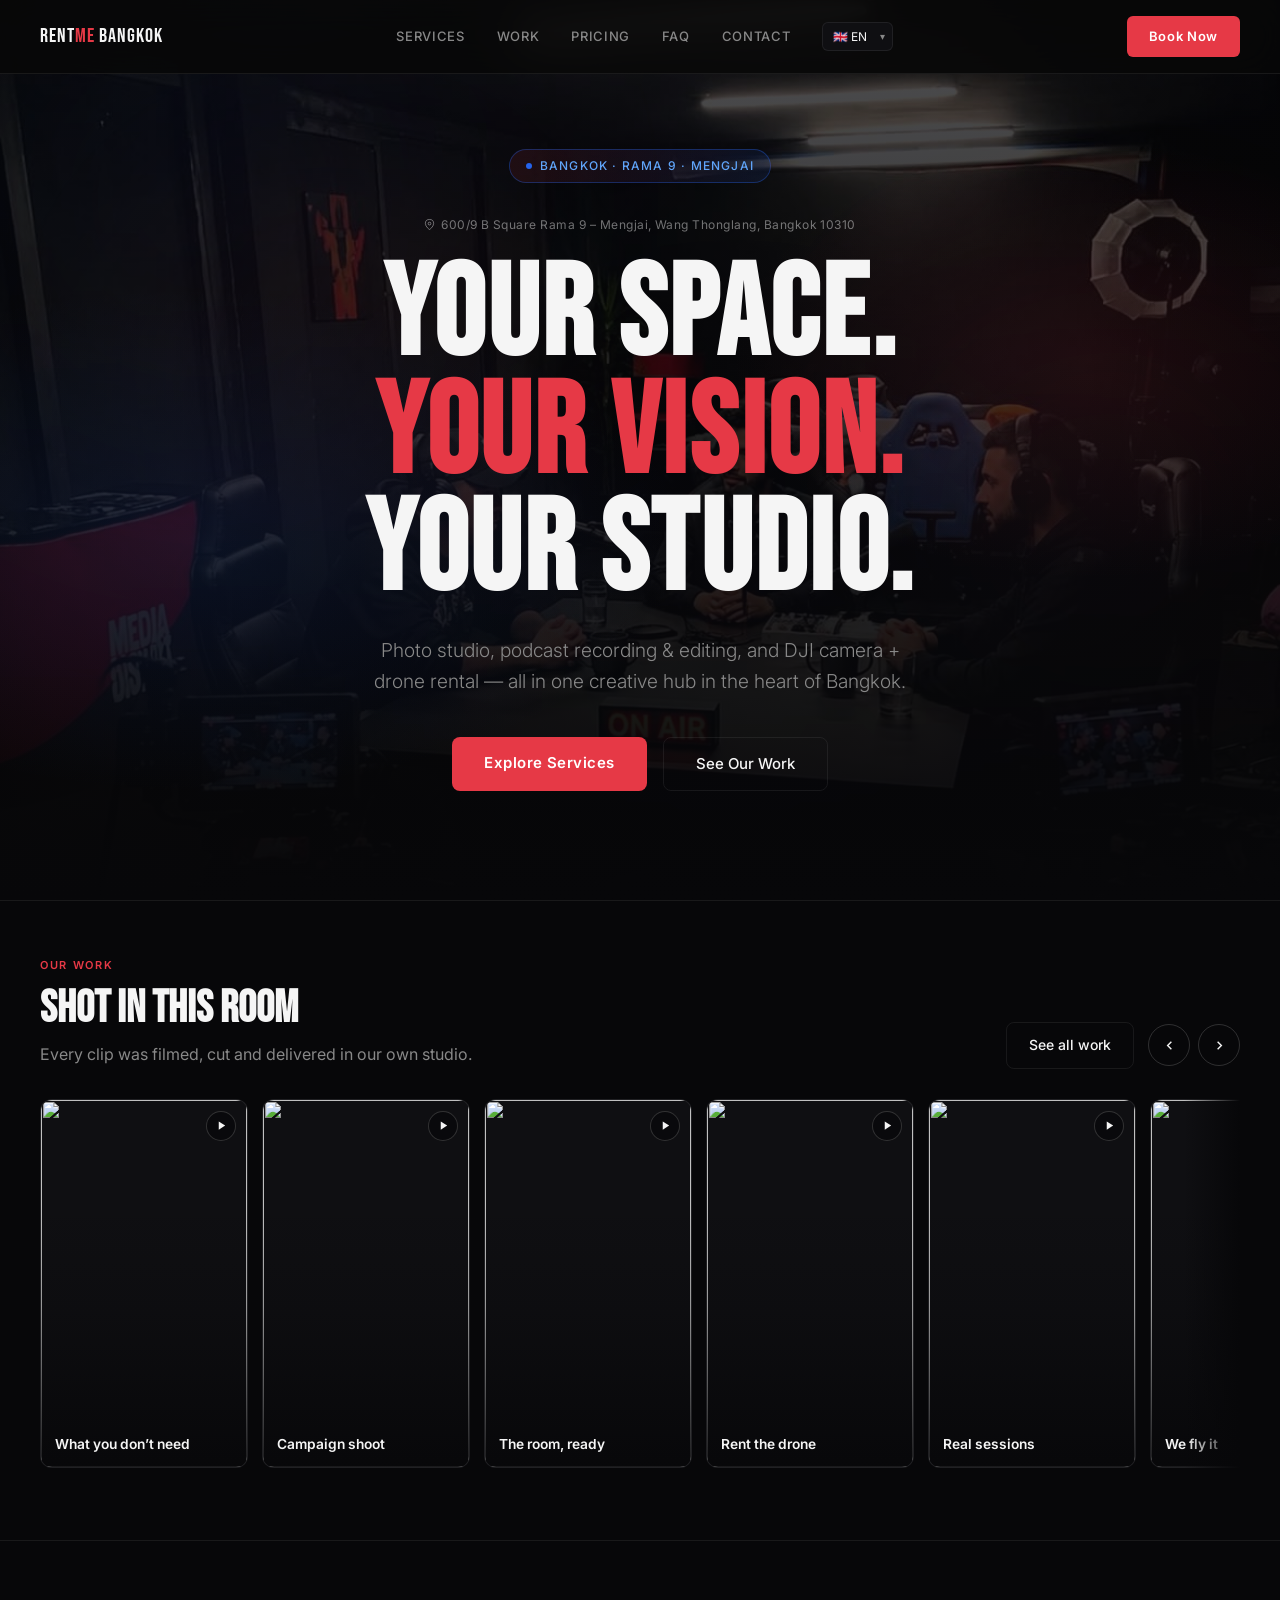
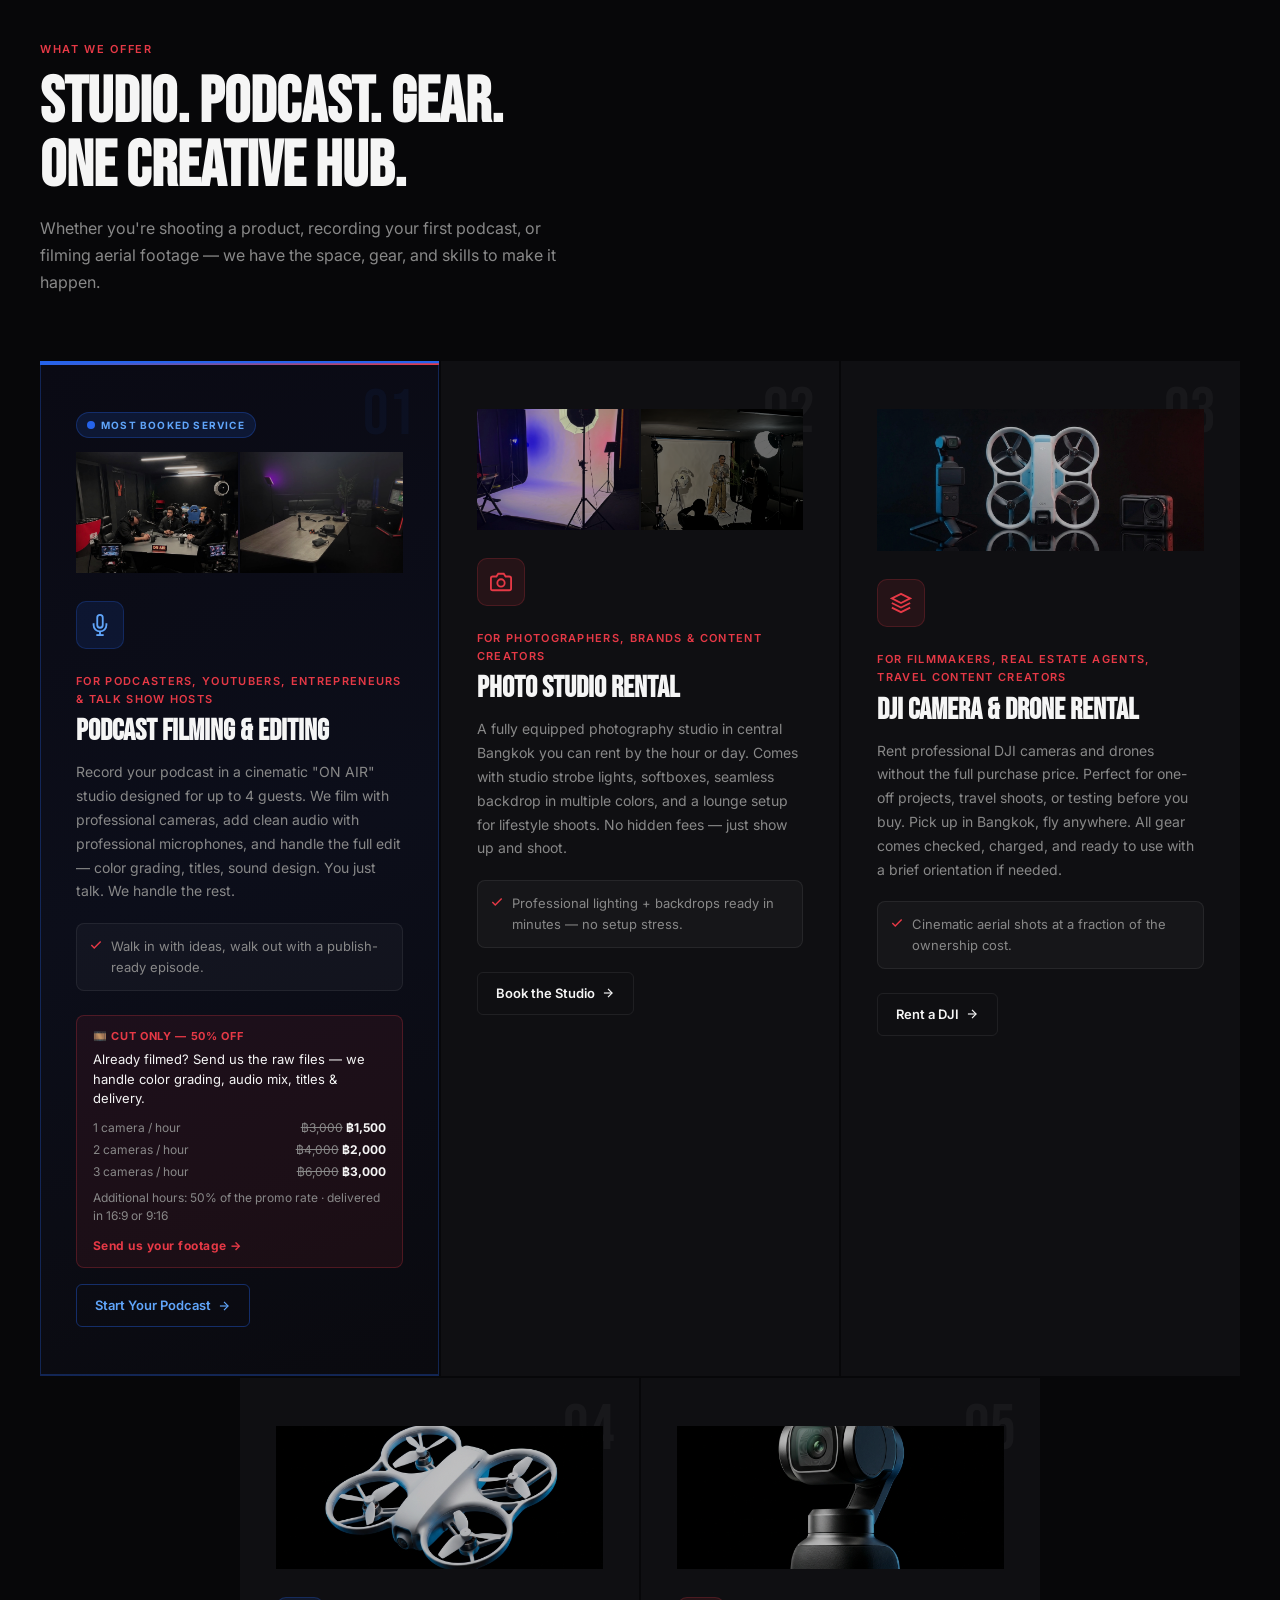
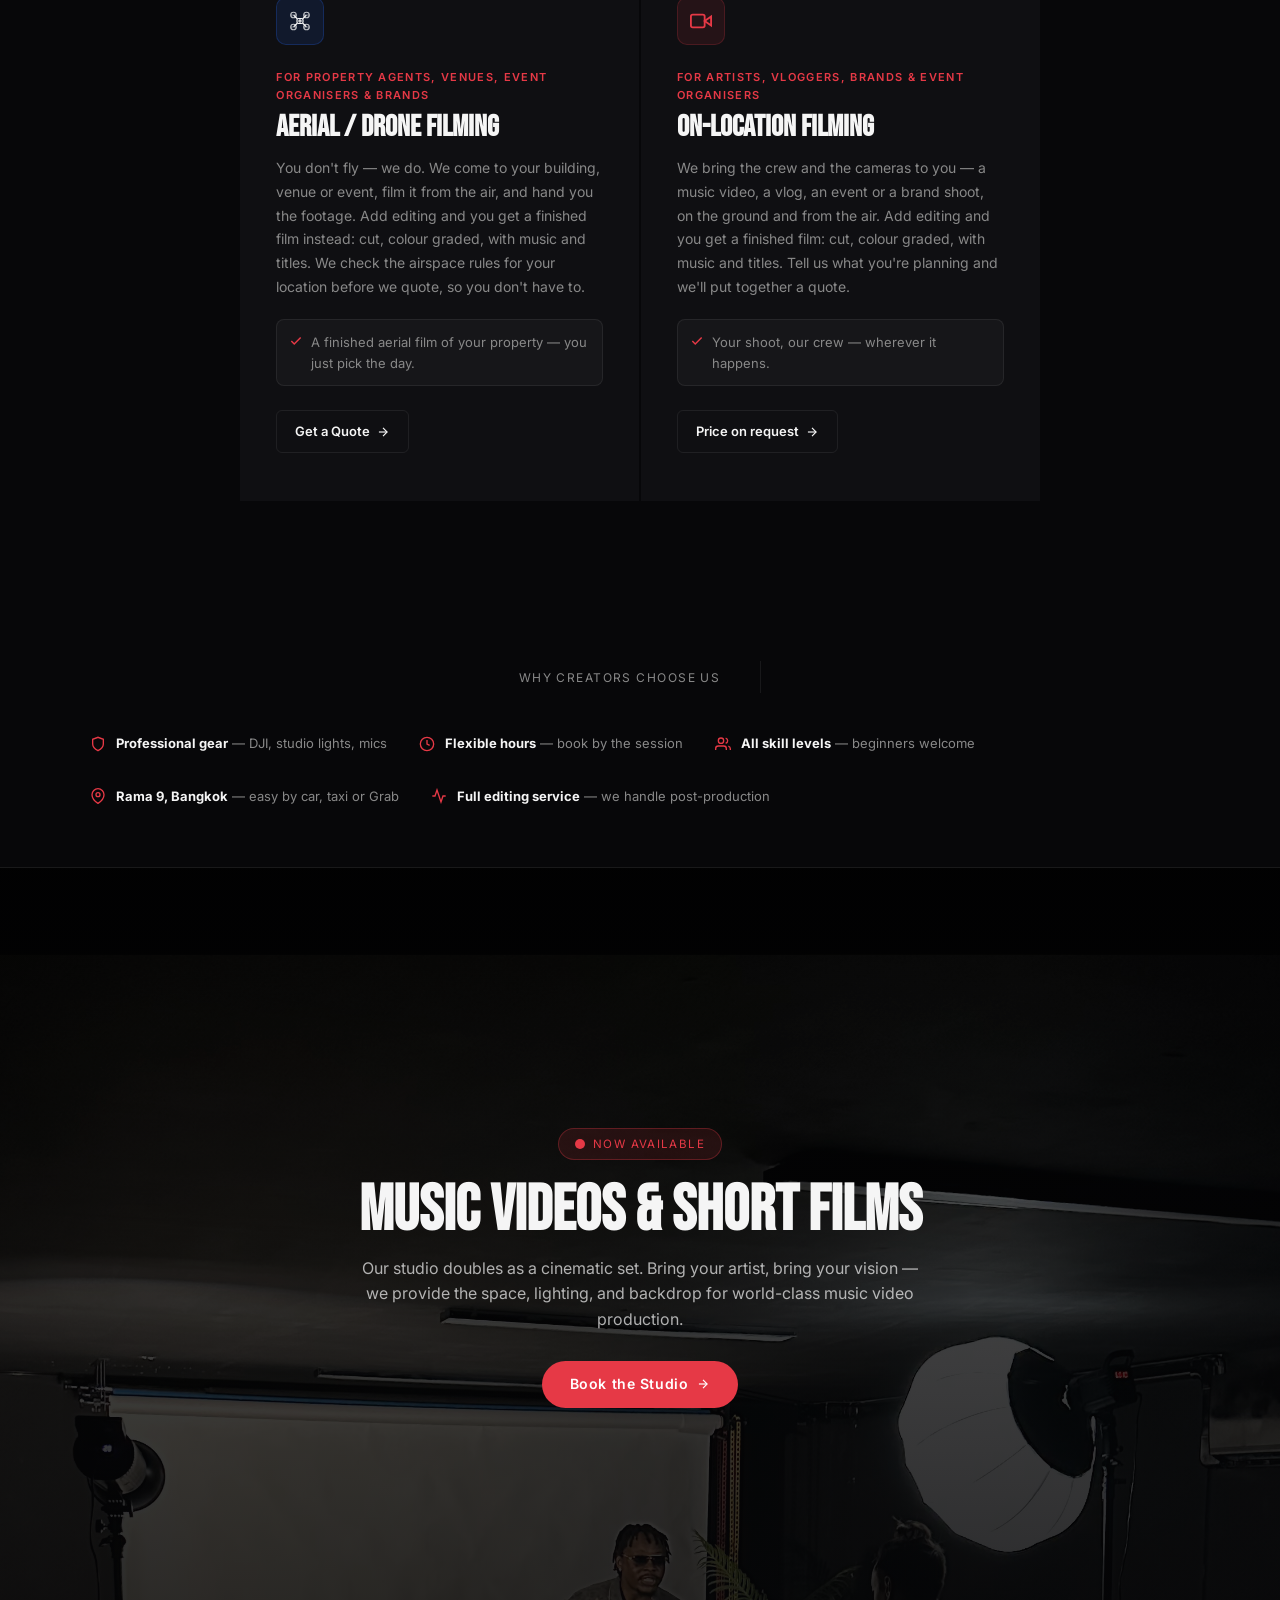
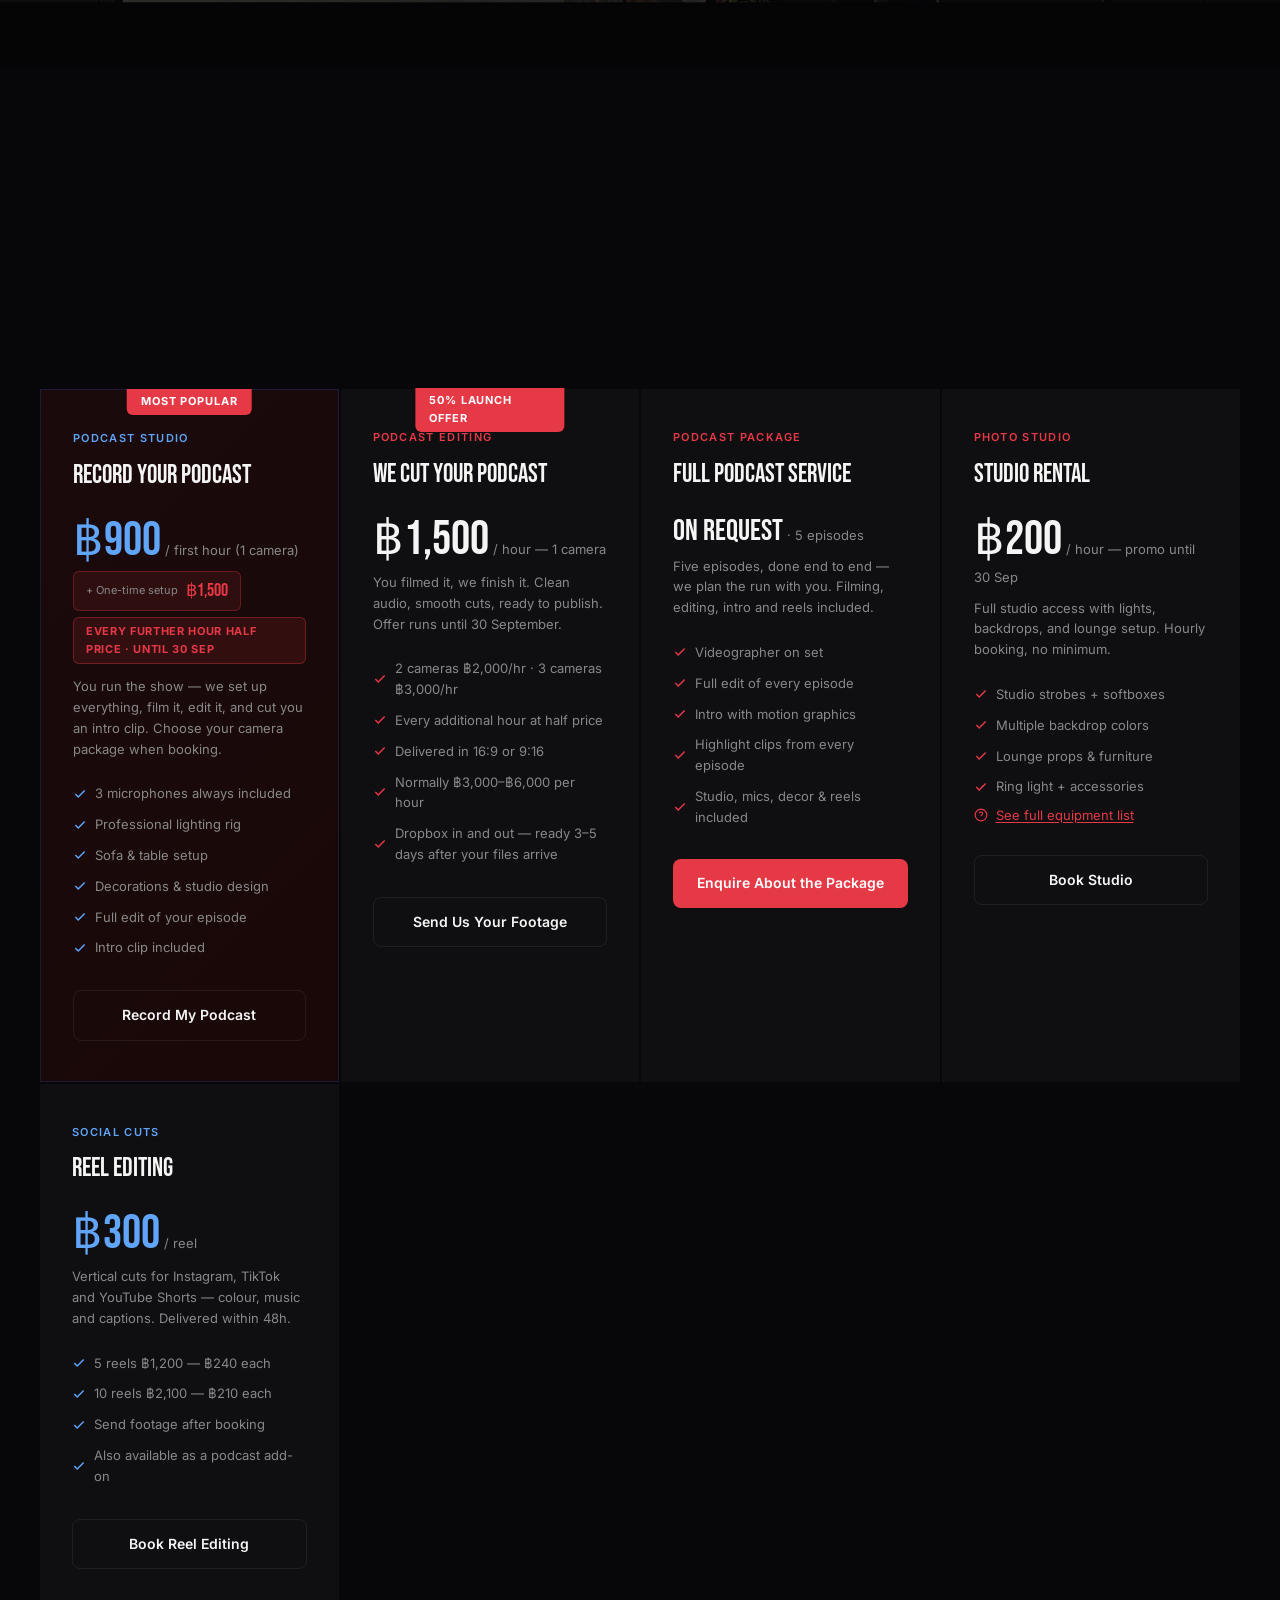
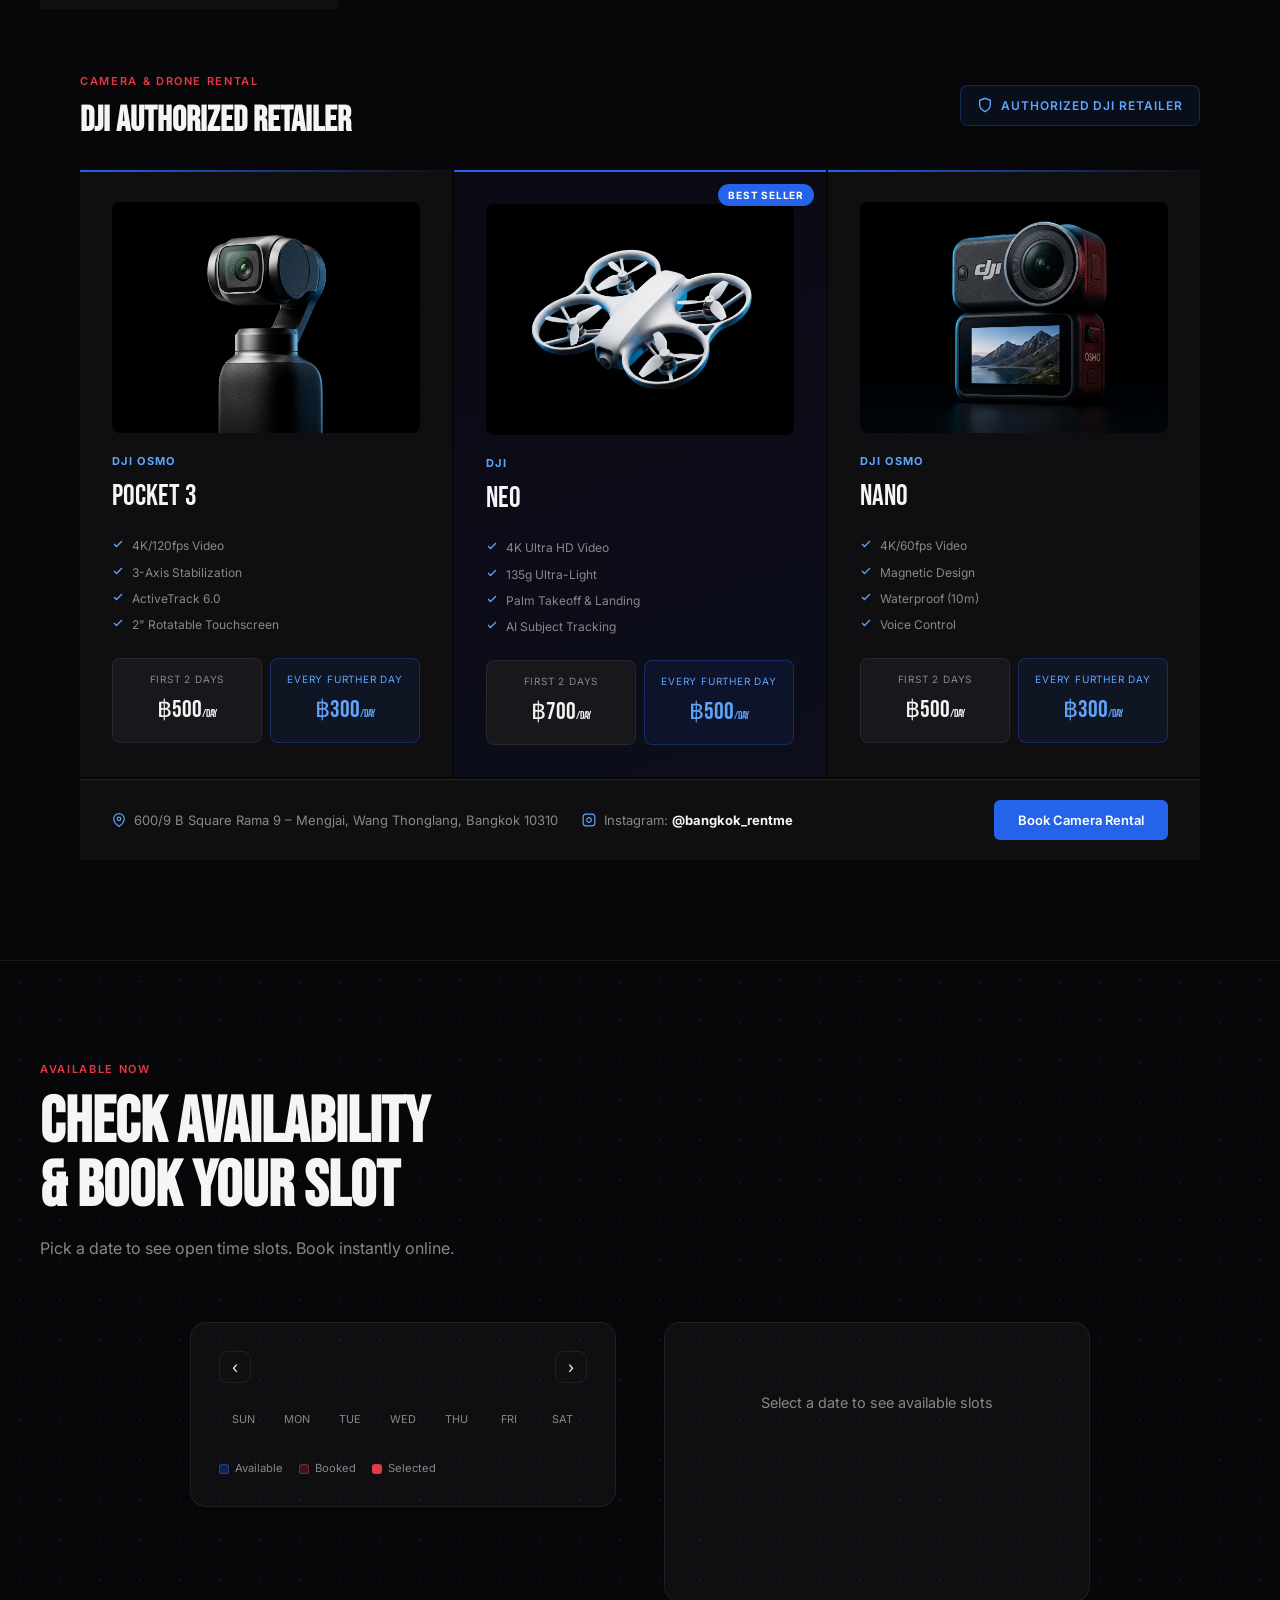
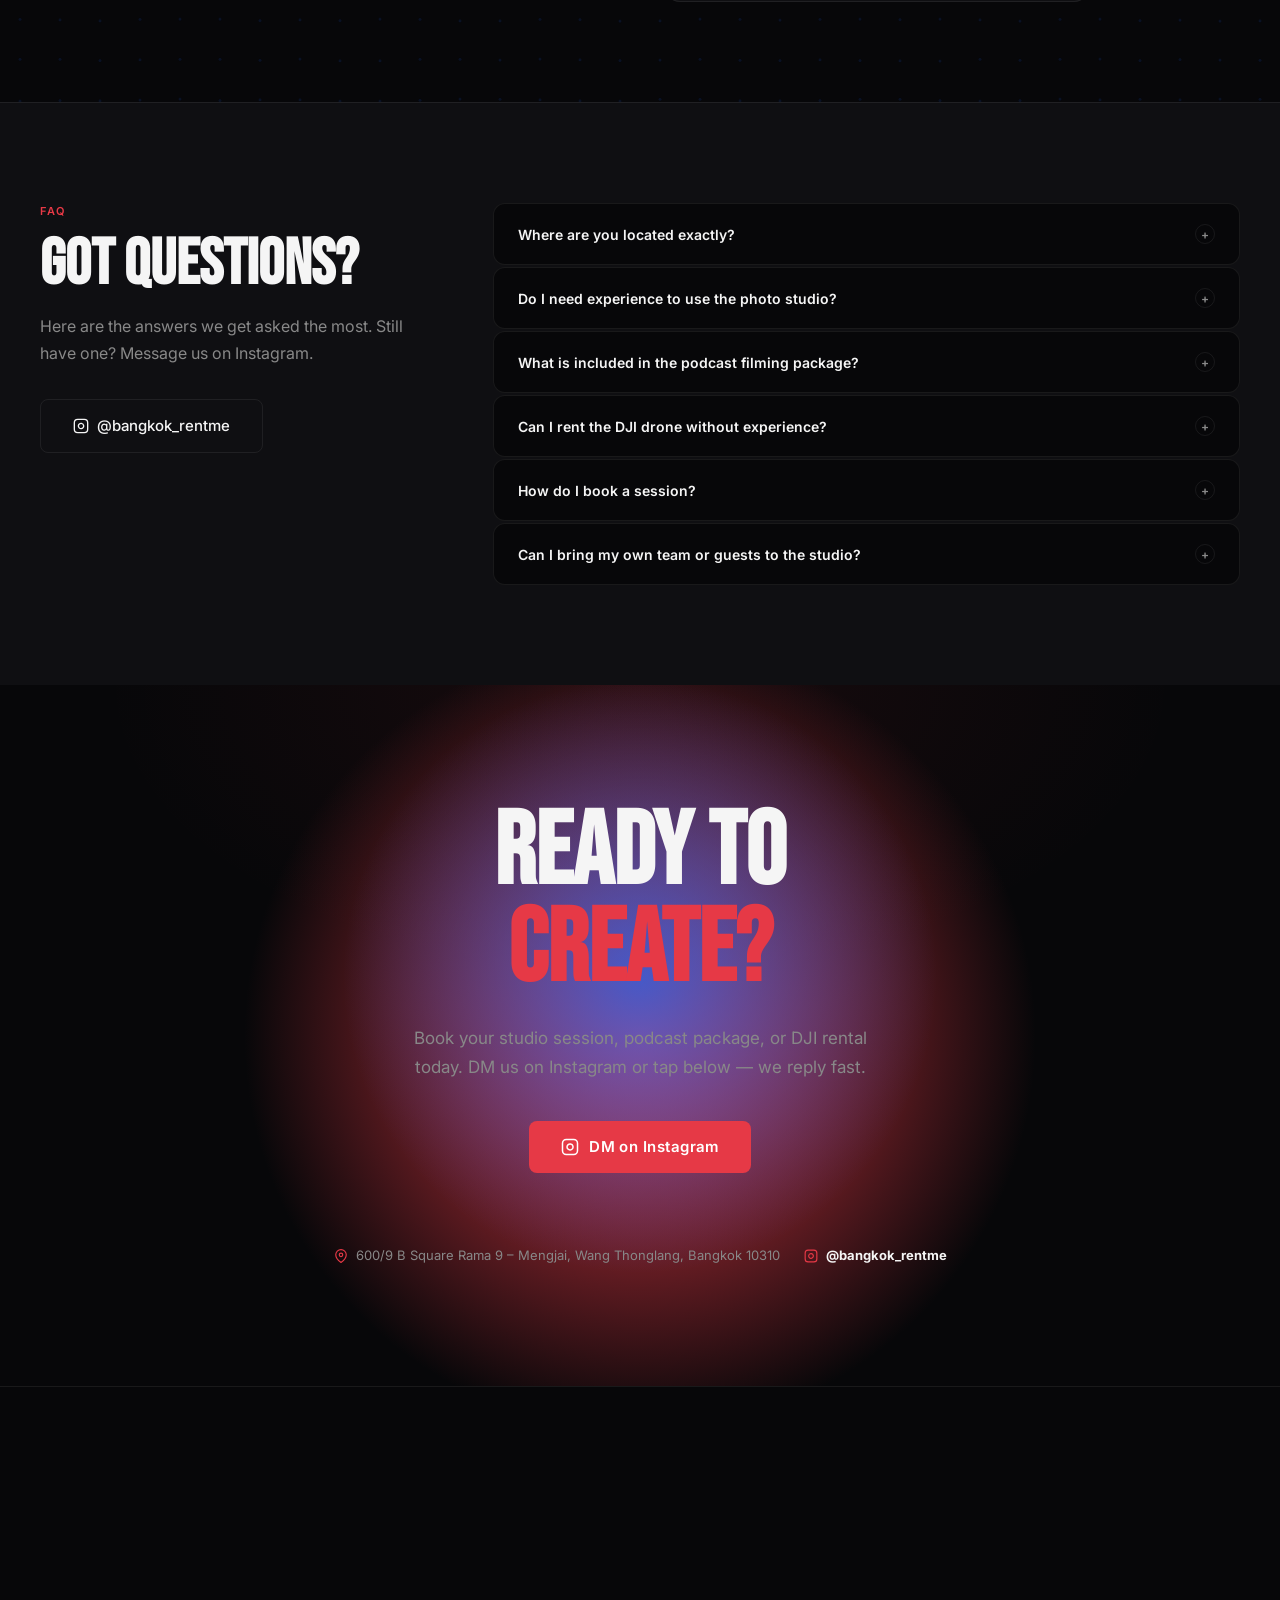
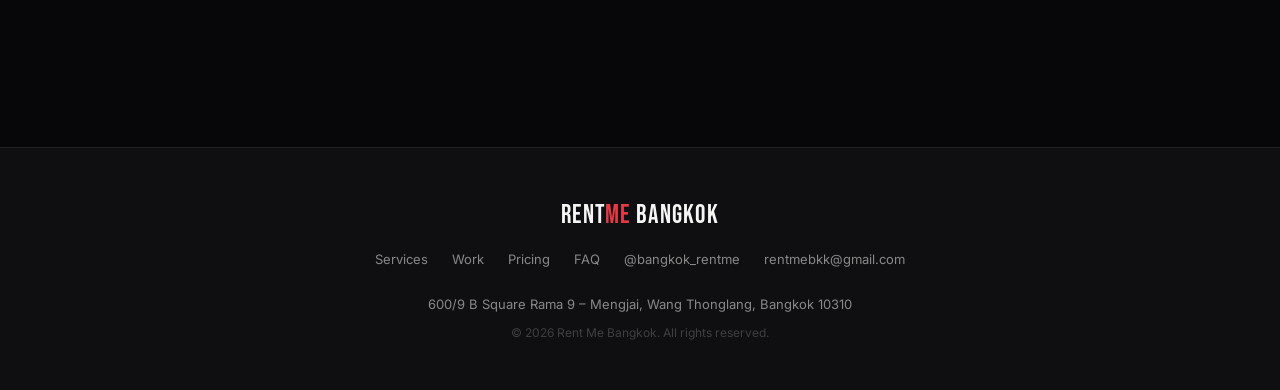
==== commit 944bbe9b: "Website: fuenfte Leistung On-location filming (Preis auf Anfrage, Instagram-DM), Raster fuenf Karten" ====
--- a/index.html
+++ b/index.html
@@ -93,11 +93,13 @@
 
 /* ── SERVICES ── */
 #services{background:var(--bg)}
-.services-grid{display:grid;grid-template-columns:repeat(3,1fr);gap:2px}
-/* Vier Karten in drei Spalten lassen die vierte allein links stehen.
-   Mittig gesetzt wirkt sie gewollt statt vergessen. Gilt nur ab der
-   dreispaltigen Breite -- darunter ist das Raster einspaltig. */
-.services-grid > .service-card:nth-child(4){grid-column:2}
+.services-grid{display:grid;grid-template-columns:repeat(6,1fr);gap:2px}
+/* Fuenf Karten, drei je Zeile: sechs Halbspalten, jede Karte nimmt zwei.
+   Die zweite Zeile (Karte 4 und 5) beginnt bei Halbspalte 2 und sitzt damit
+   mittig statt links. Gilt nur ab der dreispaltigen Breite -- darunter ist
+   das Raster einspaltig. */
+.services-grid > .service-card{grid-column:span 2}
+.services-grid > .service-card:nth-child(4){grid-column:2 / span 2}
 .service-card{background:var(--bg-card);padding:48px 36px;position:relative;overflow:hidden;transition:background .3s var(--ease);cursor:pointer}
 .service-card:hover{background:var(--bg-elevated)}
 .service-card::before{content:'';position:absolute;top:0;left:0;right:0;height:2px;background:var(--accent);transform:scaleX(0);transform-origin:left;transition:transform .4s var(--ease)}
@@ -264,6 +266,7 @@
 /* ── RESPONSIVE ── */
 @media(max-width:1024px){
   .services-grid{grid-template-columns:1fr}
+  .services-grid > .service-card,
   .services-grid > .service-card:nth-child(4){grid-column:auto}
   .pricing-grid{grid-template-columns:1fr}
   .proof-grid{grid-template-columns:1fr}
@@ -687,6 +690,30 @@
       </a>
     </div>
 
+    <!-- SERVICE 5: On-location filming (auf Anfrage, seit 2026-09-14).
+         Kein Preis und kein Buchungsweg: die Anfrage laeuft ueber
+         Instagram-DM wie der Kontakt-Link, booking.html bleibt unberuehrt. -->
+    <div class="service-card reveal reveal-delay-1">
+      <div class="service-num">05</div>
+      <div class="service-images single">
+        <img src="images/dji-pocket3.png" alt="DJI Osmo Pocket 3 used by the RentMe crew for on-location filming">
+      </div>
+      <div class="service-icon">
+        <svg width="22" height="22" viewBox="0 0 24 24" fill="none" stroke="currentColor" stroke-width="2"><polygon points="23 7 16 12 23 17 23 7"/><rect x="1" y="5" width="15" height="14" rx="2" ry="2"/></svg>
+      </div>
+      <div class="service-for" data-i18n="s5_for">For artists, vloggers, brands & event organisers</div>
+      <h3 class="service-title" data-i18n="s5_title">ON-LOCATION FILMING</h3>
+      <p class="service-desc" data-i18n="s5_desc">We bring the crew and the cameras to you — a music video, a vlog, an event or a brand shoot, on the ground and from the air. Add editing and you get a finished film: cut, colour graded, with music and titles. Tell us what you're planning and we'll put together a quote.</p>
+      <div class="service-benefit">
+        <svg width="14" height="14" viewBox="0 0 24 24" fill="none" stroke="currentColor" stroke-width="2.5"><polyline points="20 6 9 17 4 12"/></svg>
+        <span data-i18n="s5_benefit">Your shoot, our crew — wherever it happens.</span>
+      </div>
+      <a href="https://www.instagram.com/bangkok_rentme" target="_blank" rel="noopener" class="service-cta">
+        <span data-i18n="s5_cta">Price on request</span>
+        <svg width="14" height="14" viewBox="0 0 24 24" fill="none" stroke="currentColor" stroke-width="2"><line x1="5" y1="12" x2="19" y2="12"/><polyline points="12 5 19 12 12 19"/></svg>
+      </a>
+    </div>
+
   </div>
 </section>
 
@@ -1360,6 +1387,9 @@
     s4_for:"For property agents, venues, event organisers & brands", s4_title:"AERIAL / DRONE FILMING",
     s4_desc:"You don't fly — we do. We come to your building, venue or event, film it from the air, and hand you the footage. Add editing and you get a finished film instead: cut, colour graded, with music and titles. We check the airspace rules for your location before we quote, so you don't have to.",
     s4_benefit:"A finished aerial film of your property — you just pick the day.", s4_cta:"Get a Quote",
+    s5_for:"For artists, vloggers, brands & event organisers", s5_title:"ON-LOCATION FILMING",
+    s5_desc:"We bring the crew and the cameras to you — a music video, a vlog, an event or a brand shoot, on the ground and from the air. Add editing and you get a finished film: cut, colour graded, with music and titles. Tell us what you're planning and we'll put together a quote.",
+    s5_benefit:"Your shoot, our crew — wherever it happens.", s5_cta:"Price on request",
     r1_text:'"The podcast studio is insane for the price. The ON AIR setup, the lighting, the mics — everything was ready when I arrived. Recorded two episodes in one session."',
     r1_role:"Podcast Host, Bangkok",
     r2_text:'"Rented the DJI for a real estate shoot in Pattaya. Everything was charged, calibrated, and came with a quick tutorial. Saved me thousands vs. buying. Will definitely rent again."',
@@ -1470,6 +1500,9 @@
     s4_for:"Pour agents immobiliers, lieux, organisateurs d'événements & marques", s4_title:"TOURNAGE AÉRIEN / DRONE",
     s4_desc:"Vous ne pilotez pas — c'est nous. Nous venons sur votre bâtiment, votre lieu ou votre événement, filmons depuis les airs et vous remettons les images. Ajoutez le montage et vous obtenez un film fini : monté, étalonné, avec musique et titres. Nous vérifions les règles de l'espace aérien pour votre site avant de vous faire une offre.",
     s4_benefit:"Un film aérien fini de votre bien — vous choisissez seulement le jour.", s4_cta:"Demander un devis",
+    s5_for:"Pour artistes, vloggeurs, marques & organisateurs d'événements", s5_title:"TOURNAGE SUR PLACE",
+    s5_desc:"Nous venons avec l'équipe et les caméras — clip musical, vlog, événement ou tournage de marque, au sol et depuis les airs. Ajoutez le montage et vous obtenez un film fini : monté, étalonné, avec musique et titres. Dites-nous ce que vous préparez et nous vous ferons une offre.",
+    s5_benefit:"Votre tournage, notre équipe — où que ce soit.", s5_cta:"Prix sur demande",
     r1_text:'"Le studio podcast est incroyable pour le prix. Le setup ON AIR, l\'éclairage, les micros — tout était prêt à mon arrivée. Deux épisodes enregistrés en une seule session."', r1_role:"Podcasteur, Bangkok",
     r2_text:'"Loué le DJI pour un shooting immobilier à Pattaya. Tout était chargé, calibré, avec un tutoriel rapide. Économisé des milliers vs l\'achat. Je re-louerai."', r2_role:"Photographe immobilier",
     r3_text:'"Première fois dans un studio pro et ils ont tout rendu si simple. Plusieurs couleurs de fond, bons éclairages, timing flexible. Mes photos de marque ressemblent enfin à de vraies photos de marque."', r3_role:"Fondatrice de marque mode",
@@ -1576,6 +1609,9 @@
     s4_for:"Für Makler, Locations, Eventveranstalter & Marken", s4_title:"LUFTAUFNAHMEN / DROHNENFLUG",
     s4_desc:"Sie fliegen nicht — wir. Wir kommen zu Ihrem Gebäude, Ihrer Location oder Ihrem Event, filmen aus der Luft und übergeben Ihnen das Material. Mit Schnitt wird daraus ein fertiger Film: geschnitten, farbkorrigiert, mit Musik und Titeln. Die Luftraumregeln für Ihren Standort prüfen wir vor dem Angebot.",
     s4_benefit:"Ein fertiger Luftfilm Ihrer Immobilie — Sie wählen nur den Tag.", s4_cta:"Angebot anfordern",
+    s5_for:"Für Künstler, Vlogger, Marken & Eventveranstalter", s5_title:"DREH VOR ORT",
+    s5_desc:"Wir kommen mit Crew und Kameras zu Ihnen — Musikvideo, Vlog, Event oder Markendreh, am Boden und aus der Luft. Mit Schnitt wird daraus ein fertiger Film: geschnitten, farbkorrigiert, mit Musik und Titeln. Erzählen Sie uns, was Sie planen, und wir erstellen ein Angebot.",
+    s5_benefit:"Ihr Dreh, unsere Crew — wo auch immer.", s5_cta:"Preis auf Anfrage",
     r1_text:'"Das Podcast-Studio ist unglaublich für den Preis. Das ON AIR-Setup, das Licht, die Mikros — alles war bereit als ich ankam. Zwei Folgen in einer Session aufgenommen."', r1_role:"Podcast-Host, Bangkok",
     r2_text:'"Die DJI für ein Immobilien-Shooting in Pattaya gemietet. Alles war geladen, kalibriert und mit Kurzanleitung. Tausende gespart vs. Kauf. Komme definitiv wieder."', r2_role:"Immobilienfotograf",
     r3_text:'"Erstes Mal in einem Profi-Studio und sie haben alles so einfach gemacht. Mehrere Hintergrundfarben, tolle Lichter, flexible Zeiten. Meine Markenfotos sehen endlich wie echte Markenfotos aus."', r3_role:"Mode-Marken-Gründerin",
@@ -1682,6 +1718,9 @@
     s4_for:"Для риелторов, площадок, организаторов мероприятий и брендов", s4_title:"АЭРОСЪЁМКА С ДРОНА",
     s4_desc:"Летаете не вы — летаем мы. Мы приезжаем к вашему зданию, площадке или мероприятию, снимаем с воздуха и передаём вам материал. Добавьте монтаж — и получите готовый фильм: смонтированный, с цветокоррекцией, музыкой и титрами. Правила воздушного пространства для вашего объекта мы проверяем до расчёта.",
     s4_benefit:"Готовый аэрофильм вашего объекта — вы выбираете только день.", s4_cta:"Запросить расчёт",
+    s5_for:"Для артистов, блогеров, брендов и организаторов мероприятий", s5_title:"СЪЁМКА НА ВЫЕЗДЕ",
+    s5_desc:"Мы приезжаем к вам с командой и камерами — клип, влог, мероприятие или съёмка для бренда, на земле и с воздуха. Добавьте монтаж — и получите готовый фильм: смонтированный, с цветокоррекцией, музыкой и титрами. Расскажите, что вы планируете, и мы подготовим расчёт.",
+    s5_benefit:"Ваша съёмка, наша команда — где угодно.", s5_cta:"Цена по запросу",
     r1_text:'"Подкаст-студия невероятная за такую цену. Сетап ON AIR, свет, микрофоны — всё было готово, когда я пришёл. Записал два эпизода за одну сессию."', r1_role:"Подкастер, Бангкок",
     r2_text:'"Арендовал DJI для съёмки недвижимости в Паттайе. Всё заряжено, откалибровано, с кратким инструктажем. Сэкономил тысячи по сравнению с покупкой."', r2_role:"Фотограф недвижимости",
     r3_text:'"Первый раз в профессиональной студии и они сделали всё таким простым. Несколько цветов фонов, хороший свет, гибкое время. Мои фото бренда наконец выглядят как настоящие."', r3_role:"Основательница модного бренда",
@@ -1788,6 +1827,9 @@
     s4_for:"สำหรับนายหน้าอสังหาฯ สถานที่จัดงาน ผู้จัดอีเวนต์ และแบรนด์", s4_title:"ถ่ายทำทางอากาศ / โดรน",
     s4_desc:"คุณไม่ต้องบินเอง — เราบินให้ เราไปที่อาคาร สถานที่ หรืออีเวนต์ของคุณ ถ่ายจากมุมสูง แล้วส่งไฟล์ให้คุณ เพิ่มบริการตัดต่อ คุณจะได้หนังที่เสร็จสมบูรณ์ ทั้งตัดต่อ ปรับสี ใส่เพลงและตัวอักษร เราตรวจสอบกฎการบินของพื้นที่ให้ก่อนเสนอราคา",
     s4_benefit:"หนังทางอากาศที่เสร็จสมบูรณ์ของอสังหาฯ คุณ — คุณแค่เลือกวัน", s4_cta:"ขอใบเสนอราคา",
+    s5_for:"สำหรับศิลปิน วล็อกเกอร์ แบรนด์ และผู้จัดอีเวนต์", s5_title:"ถ่ายทำนอกสถานที่",
+    s5_desc:"เราพาทีมงานและกล้องไปหาคุณ — มิวสิกวิดีโอ วล็อก อีเวนต์ หรืองานถ่ายของแบรนด์ ทั้งภาคพื้นดินและมุมสูง เพิ่มบริการตัดต่อ คุณจะได้หนังที่เสร็จสมบูรณ์ ทั้งตัดต่อ ปรับสี ใส่เพลงและตัวอักษร บอกเราว่าคุณวางแผนอะไรไว้ แล้วเราจะเสนอราคาให้",
+    s5_benefit:"งานถ่ายของคุณ ทีมงานของเรา — ที่ไหนก็ได้", s5_cta:"ราคาตามตกลง",
     r1_text:'"สตูดิโอพอดแคสต์น่าทึ่งมากสำหรับราคานี้ เซตอัป ON AIR แสง ไมค์ — ทุกอย่างพร้อมตอนฉันมาถึง บันทึกได้ 2 ตอนในเซสชันเดียว"', r1_role:"พอดแคสเตอร์ กรุงเทพฯ",
     r2_text:'"เช่า DJI สำหรับถ่ายอสังหาฯ ที่พัทยา ทุกอย่างชาร์จแล้ว ปรับเทียบแล้ว มีคู่มือสั้นๆ ประหยัดเงินได้มากเมื่อเทียบกับการซื้อ จะมาเช่าอีกแน่นอน"', r2_role:"ช่างภาพอสังหาฯ",
     r3_text:'"ครั้งแรกที่ใช้สตูดิโอมืออาชีพและพวกเขาทำให้มันง่ายมาก ฉากหลังหลายสี ไฟดี เวลาที่ยืดหยุ่น รูปภาพแบรนด์ดูเป็นมืออาชีพแล้วในที่สุด"', r3_role:"ผู้ก่อตั้งแบรนด์แฟชั่น",
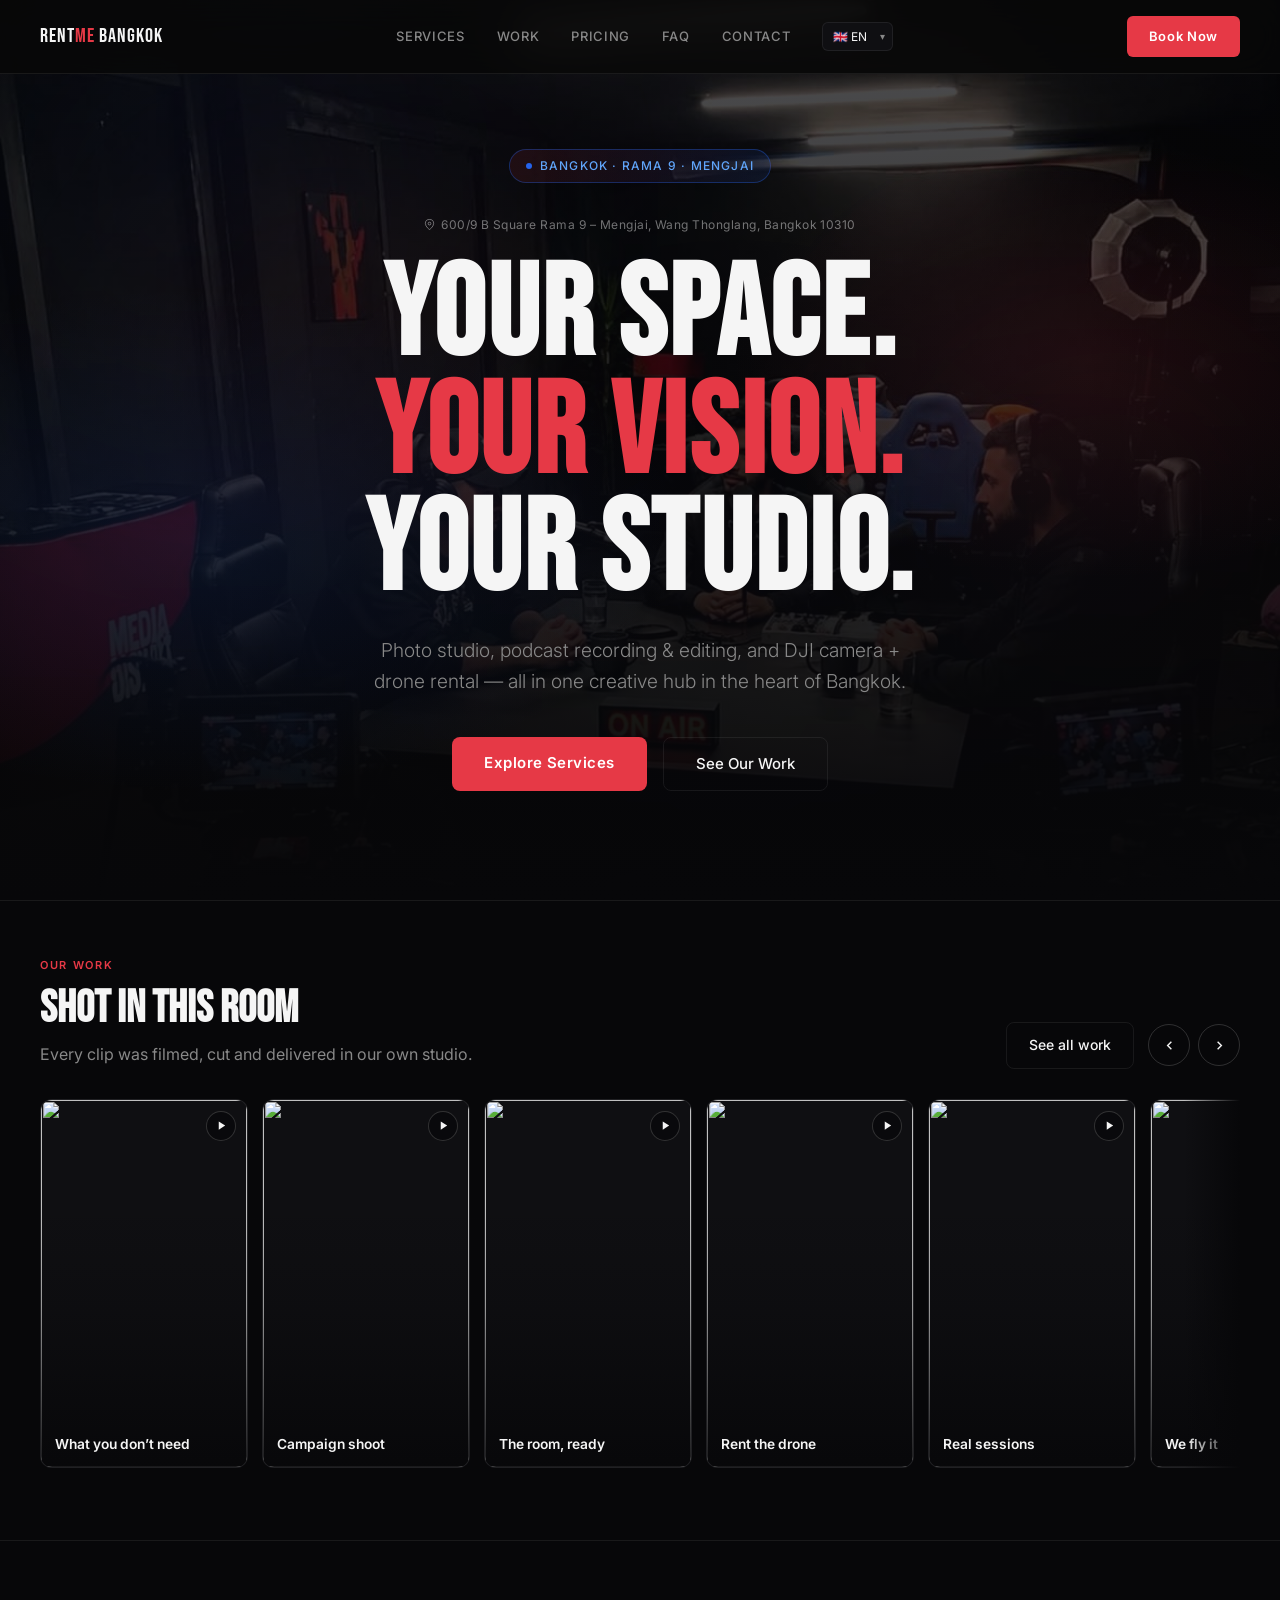
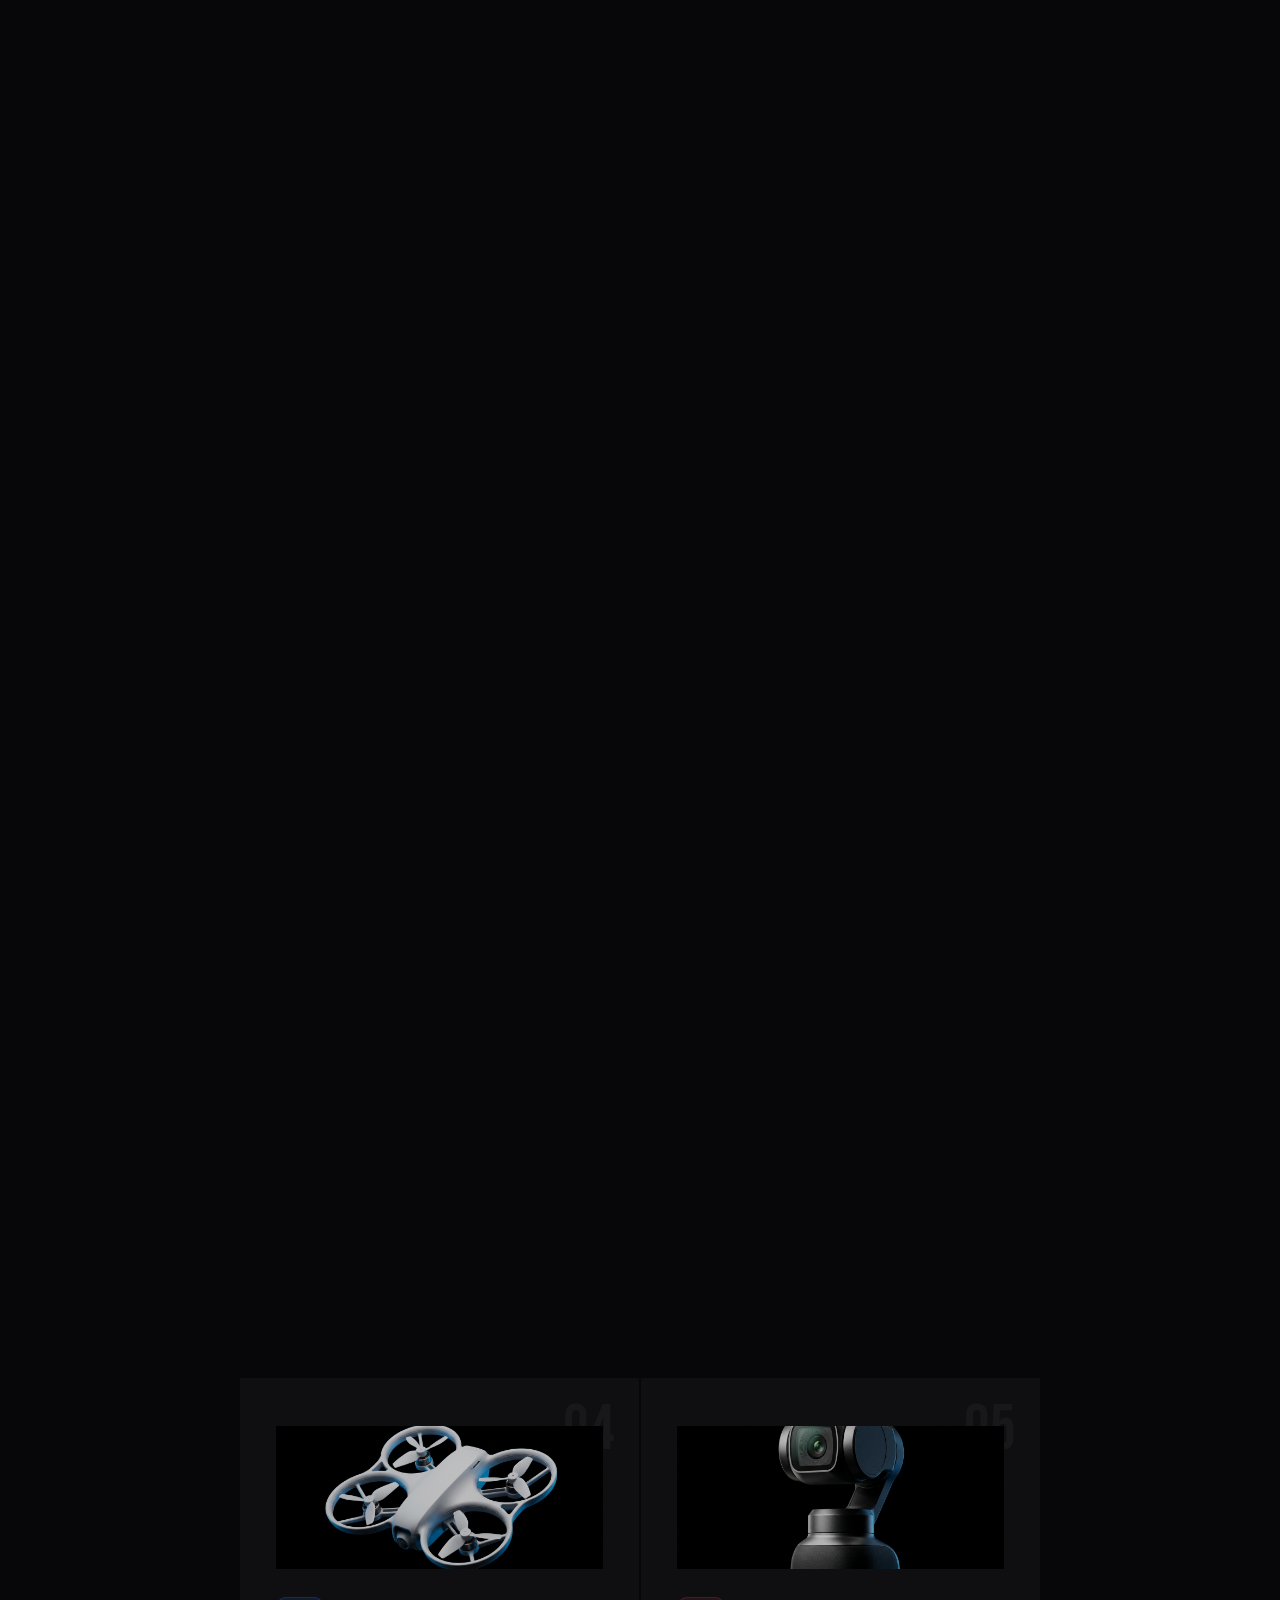
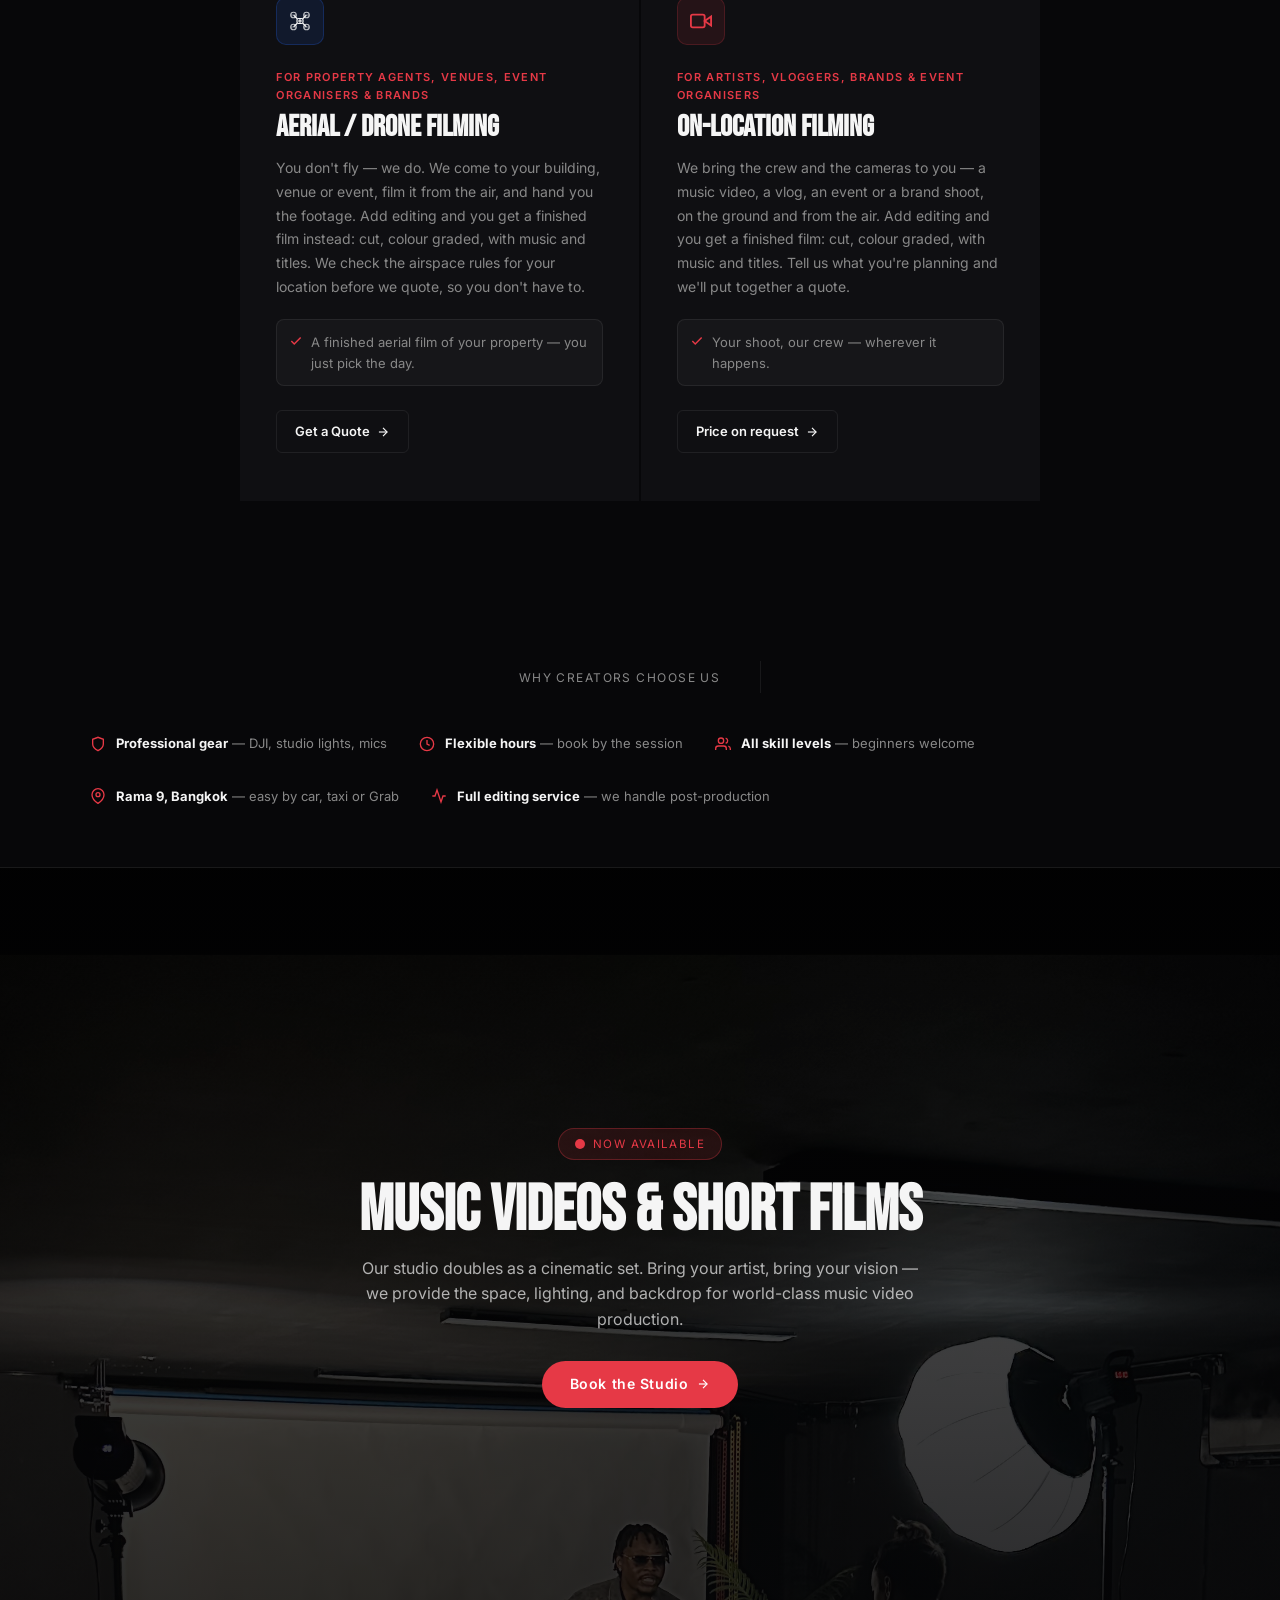
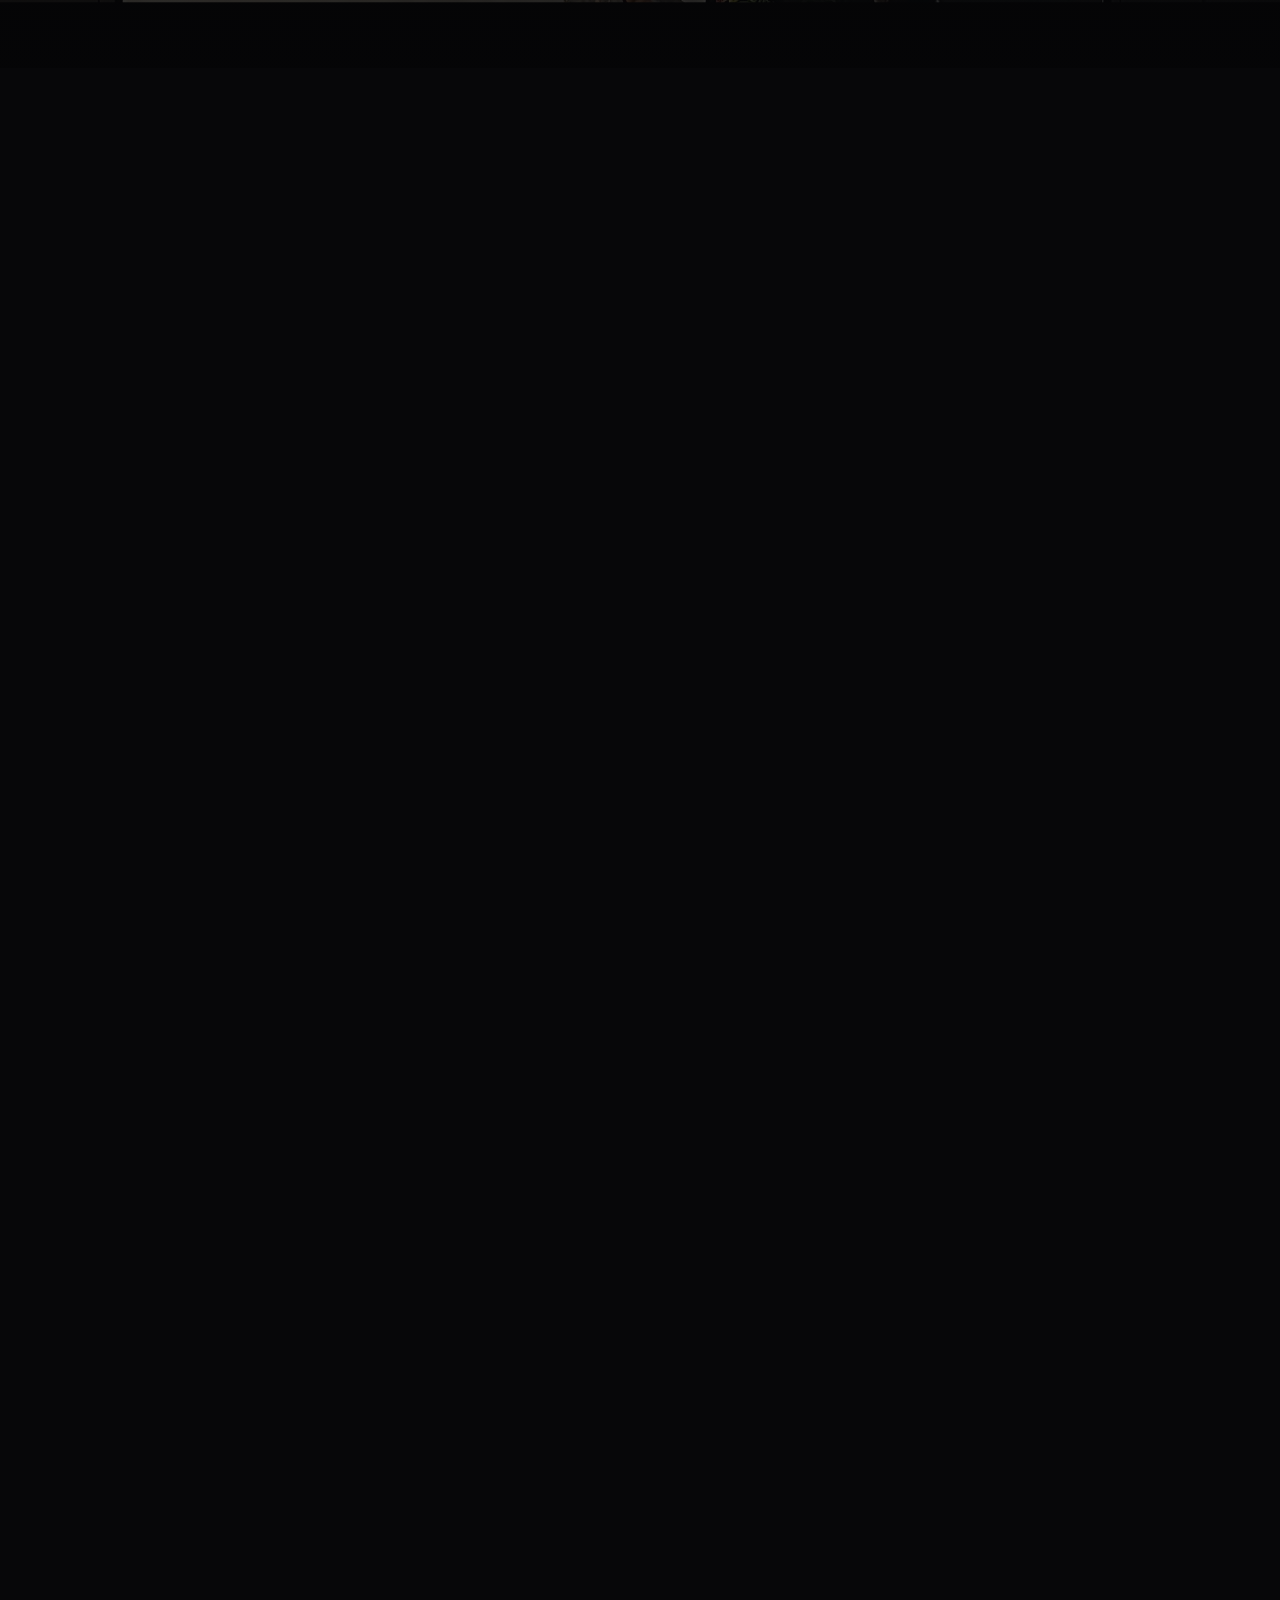
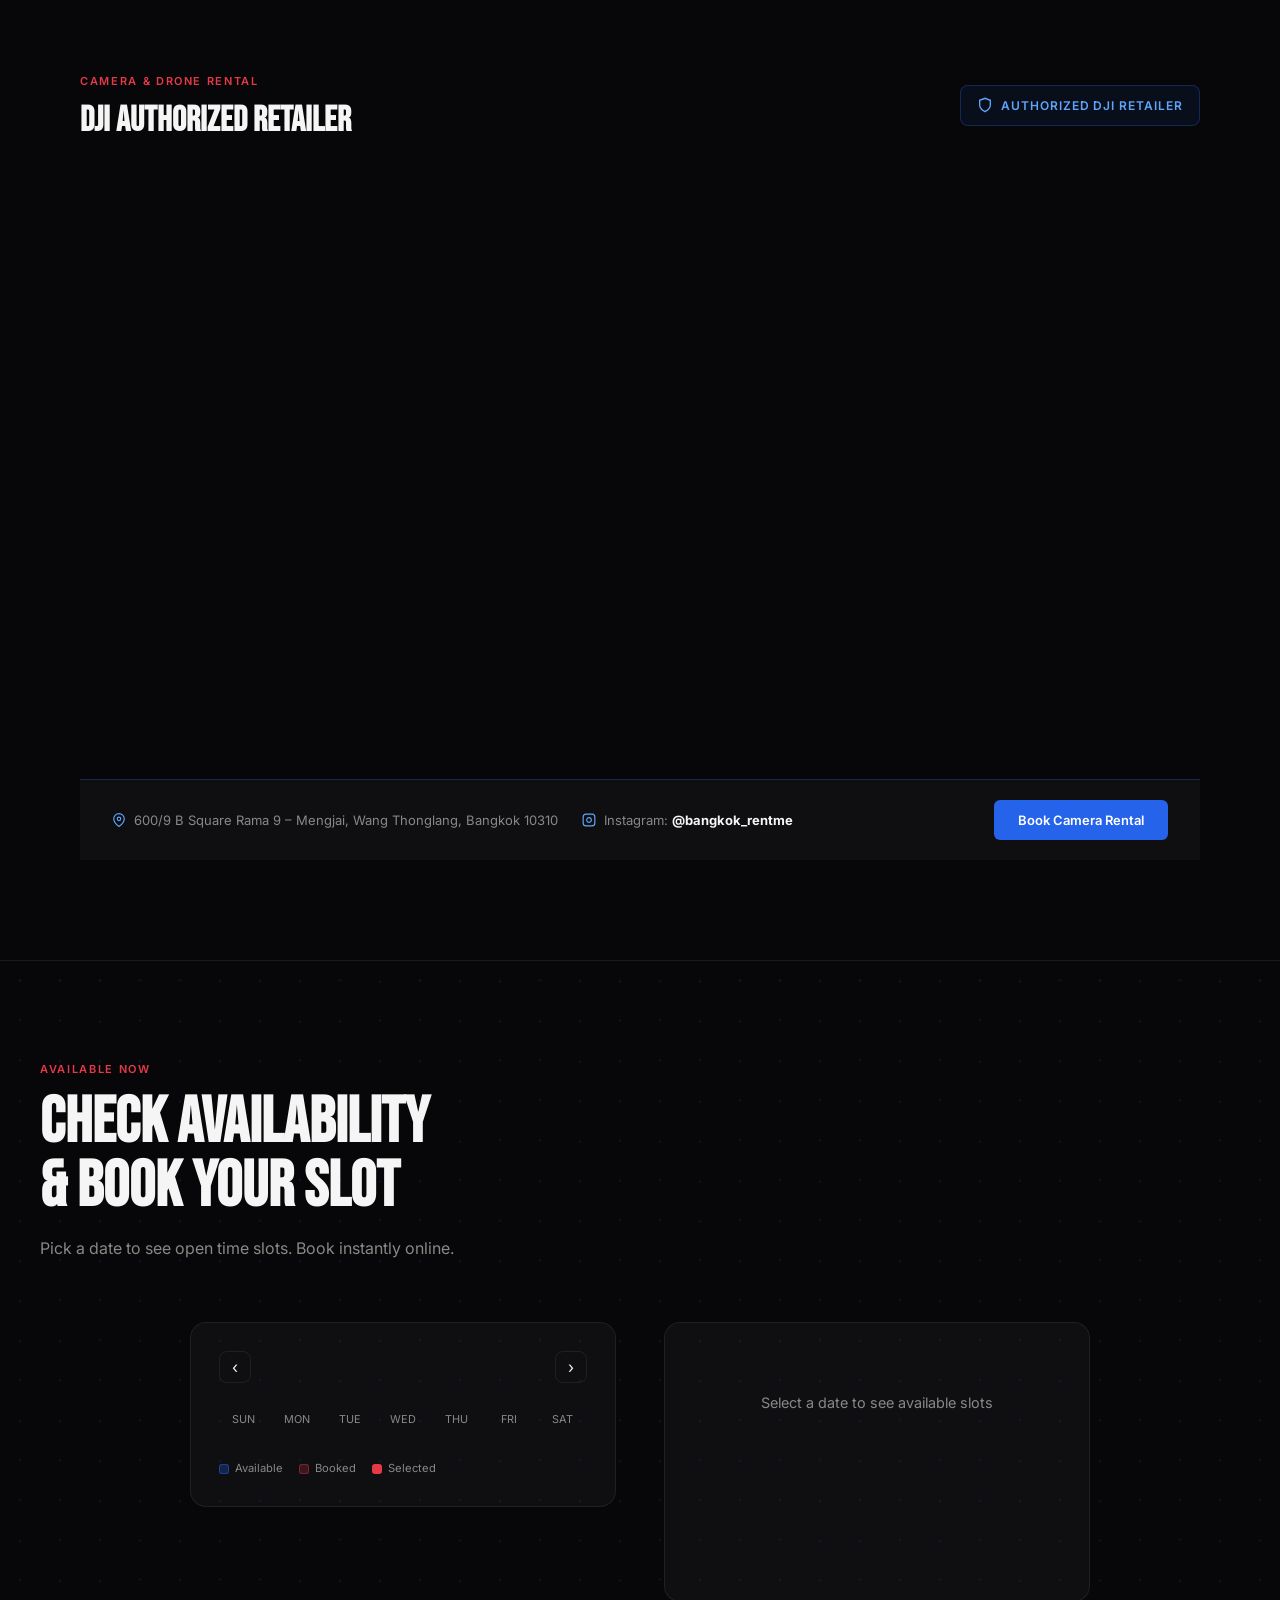
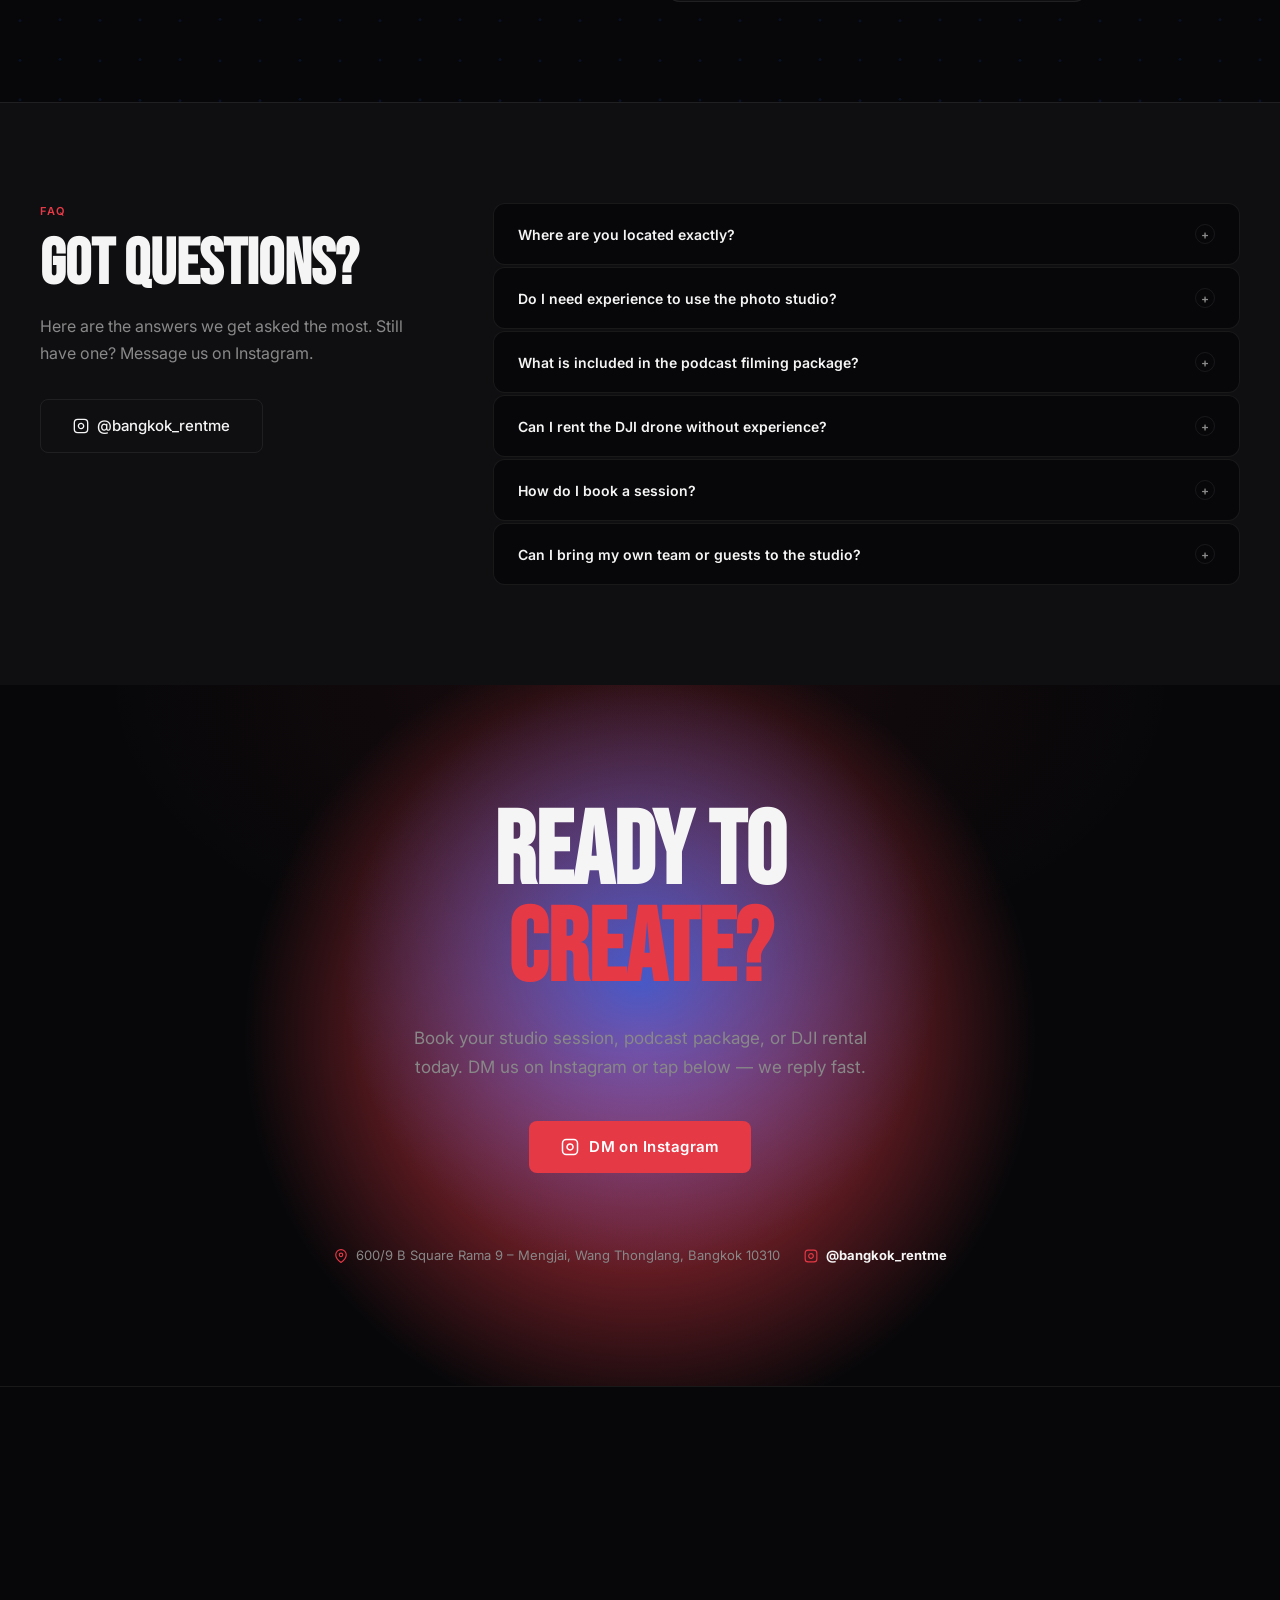
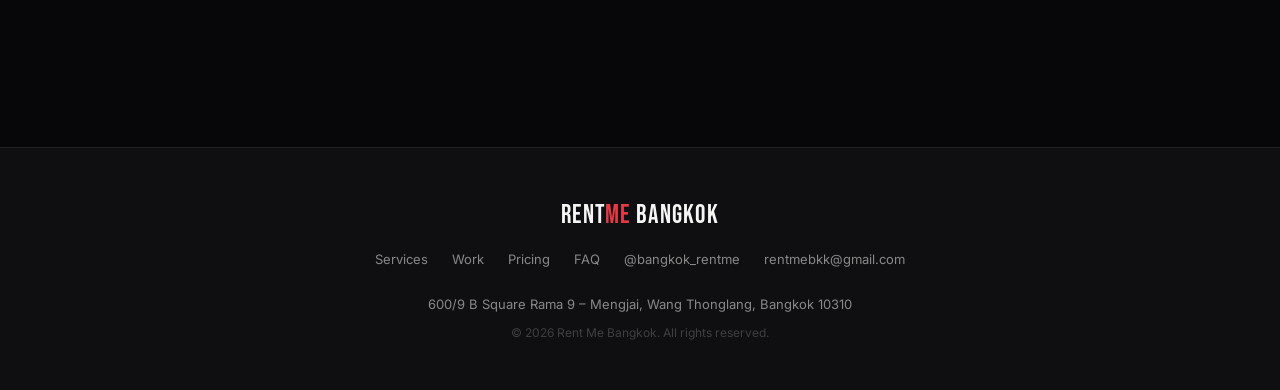
==== commit 9fdf4ff5: "Aktionsfrist auf 31. Dezember: 28 Stellen in allen fuenf Sprachen Die Werbereels vom 17.09. (p05, p0" ====
--- a/index.html
+++ b/index.html
@@ -791,7 +791,7 @@
             <span style="font-family:var(--font-head);font-size:1.1rem;color:var(--accent)">฿1,500</span>
           </div>
           <div style="display:inline-flex;align-items:center;gap:8px;background:rgba(230,57,70,.12);border:1px solid rgba(230,57,70,.35);border-radius:6px;padding:5px 12px;width:fit-content">
-            <span style="font-size:11px;font-weight:700;color:var(--accent);letter-spacing:.06em" data-i18n="p2_half">EVERY FURTHER HOUR HALF PRICE &middot; UNTIL 30 SEP</span>
+            <span style="font-size:11px;font-weight:700;color:var(--accent);letter-spacing:.06em" data-i18n="p2_half">EVERY FURTHER HOUR HALF PRICE &middot; UNTIL 31 DEC</span>
           </div>
         </div>
         <p class="price-desc" style="margin-top:12px" data-i18n="p2_desc">You run the show — we set up everything, film it, edit it, and cut you an intro clip. Choose your camera package when booking.</p>
@@ -815,7 +815,7 @@
           <span class="amount">฿1,500</span>
           <span class="period" data-i18n="p4_period"> / hour &mdash; 1 camera</span>
         </div>
-        <p class="price-desc" data-i18n="p4_desc">You filmed it, we finish it. Clean audio, smooth cuts, ready to publish. Offer runs until 30 September.</p>
+        <p class="price-desc" data-i18n="p4_desc">You filmed it, we finish it. Clean audio, smooth cuts, ready to publish. Offer runs until 31 December.</p>
         <ul class="price-features">
           <li><svg width="14" height="14" viewBox="0 0 24 24" fill="none" stroke="currentColor" stroke-width="2.5"><polyline points="20 6 9 17 4 12"/></svg><span data-i18n="p4_f1">2 cameras ฿2,000/hr &middot; 3 cameras ฿3,000/hr</span></li>
           <li><svg width="14" height="14" viewBox="0 0 24 24" fill="none" stroke="currentColor" stroke-width="2.5"><polyline points="20 6 9 17 4 12"/></svg><span data-i18n="p4_f2">Every additional hour at half price</span></li>
@@ -850,7 +850,7 @@
         <div class="price-title" data-i18n="p1_title">Studio Rental</div>
         <div class="price-amount">
           <span class="amount">฿200</span>
-          <span class="period" data-i18n="p1_period"> / hour &mdash; promo until 30 Sep</span>
+          <span class="period" data-i18n="p1_period"> / hour &mdash; promo until 31 Dec</span>
         </div>
         <p class="price-desc" data-i18n="p1_desc">Full studio access with lights, backdrops, and lounge setup. Hourly booking, no minimum.</p>
         <ul class="price-features">
@@ -1397,7 +1397,7 @@
     r3_text:'"First time using a professional studio and they made it so easy. Multiple backdrop colors, great lights, and flexible timing. My brand photos finally look like real brand photos."',
     r3_role:"Fashion Brand Founder",
     pricing_tag:"Transparent Pricing", pricing_title:"SIMPLE RATES.<br>NO SURPRISES.",
-    p1_service:"Photo Studio", p1_title:"Studio Rental", p1_period:" / hour — promo until 30 Sep",
+    p1_service:"Photo Studio", p1_title:"Studio Rental", p1_period:" / hour — promo until 31 Dec",
     p1_desc:"Full studio access with lights, backdrops, and lounge setup. Hourly booking, no minimum.",
     p1_f1:"Studio strobes + softboxes", p1_f2:"Multiple backdrop colors", p1_f3:"Lounge props & furniture", p1_f4:"Ring light + accessories",
     p1_f5:"See full equipment list",
@@ -1414,9 +1414,9 @@
     p3_amount:"On request",
     s2_cut_cta:"Send us your footage &rarr;",
     p3_f5:"Studio, mics, decor &amp; reels included",
-    p2_half:"EVERY FURTHER HOUR HALF PRICE &middot; UNTIL 30 SEP",
+    p2_half:"EVERY FURTHER HOUR HALF PRICE &middot; UNTIL 31 DEC",
     mb_title:"Studio from ฿200 / hour",
-    mb_sub:"Podcast editing 50% off until 30 Sep",
+    mb_sub:"Podcast editing 50% off until 31 Dec",
     mb_btn:"Book now",
     dji_day1:"First 2 days",
     dji_day3:"Every further day",
@@ -1445,7 +1445,7 @@
     p4_service:"Podcast Editing",
     p4_title:"WE CUT YOUR PODCAST",
     p4_period:" / hour — 1 camera",
-    p4_desc:"You filmed it, we finish it. Clean audio, smooth cuts, ready to publish. Offer runs until 30 September.",
+    p4_desc:"You filmed it, we finish it. Clean audio, smooth cuts, ready to publish. Offer runs until 31 December.",
     p4_f1:"2 cameras ฿2,000/hr &middot; 3 cameras ฿3,000/hr",
     p4_f2:"Every additional hour at half price",
     p4_f3:"Delivered in 16:9 or 9:16",
@@ -1507,7 +1507,7 @@
     r2_text:'"Loué le DJI pour un shooting immobilier à Pattaya. Tout était chargé, calibré, avec un tutoriel rapide. Économisé des milliers vs l\'achat. Je re-louerai."', r2_role:"Photographe immobilier",
     r3_text:'"Première fois dans un studio pro et ils ont tout rendu si simple. Plusieurs couleurs de fond, bons éclairages, timing flexible. Mes photos de marque ressemblent enfin à de vraies photos de marque."', r3_role:"Fondatrice de marque mode",
     pricing_tag:"Tarifs transparents", pricing_title:"TARIFS SIMPLES.<br>SANS SURPRISES.",
-    p1_service:"Studio photo", p1_title:"Location studio", p1_period:" / heure — promo jusqu'au 30 sept.",
+    p1_service:"Studio photo", p1_title:"Location studio", p1_period:" / heure — promo jusqu'au 31 déc.",
     p1_desc:"Accès complet au studio avec éclairages, fonds et décor lounge. Réservation à l'heure, sans minimum.",
     p1_f1:"Stroboscopes + boîtes à lumière", p1_f2:"Plusieurs couleurs de fond", p1_f3:"Accessoires lounge", p1_f4:"Ring light + accessoires", p1_f5:"Voir tout l'équipement",
     p1_btn:"Réserver le studio",
@@ -1523,9 +1523,9 @@
     p3_amount:"Sur demande",
     s2_cut_cta:"Envoyez vos rushes &rarr;",
     p3_f5:"Studio, micros, décor &amp; reels inclus",
-    p2_half:"CHAQUE HEURE SUIVANTE À MOITIÉ PRIX &middot; JUSQU’AU 30 SEPT.",
+    p2_half:"CHAQUE HEURE SUIVANTE À MOITIÉ PRIX &middot; JUSQU’AU 31 DÉC.",
     mb_title:"Studio dès ฿200 / heure",
-    mb_sub:"Montage podcast −50 % jusqu'au 30 sept.",
+    mb_sub:"Montage podcast −50 % jusqu'au 31 déc.",
     mb_btn:"Réserver",
     dji_day1:"2 premiers jours",
     dji_day3:"Chaque jour suivant",
@@ -1554,7 +1554,7 @@
     p4_service:"Montage podcast",
     p4_title:"NOUS MONTONS VOTRE PODCAST",
     p4_period:" / heure — 1 caméra",
-    p4_desc:"Vous avez filmé, nous finissons. Son propre, montage fluide, prêt à publier. Offre valable jusqu’au 30 septembre.",
+    p4_desc:"Vous avez filmé, nous finissons. Son propre, montage fluide, prêt à publier. Offre valable jusqu’au 31 décembre.",
     p4_f1:"2 caméras ฿2 000/h &middot; 3 caméras ฿3 000/h",
     p4_f2:"Chaque heure supplémentaire à moitié prix",
     p4_f3:"Livré en 16:9 ou 9:16",
@@ -1616,7 +1616,7 @@
     r2_text:'"Die DJI für ein Immobilien-Shooting in Pattaya gemietet. Alles war geladen, kalibriert und mit Kurzanleitung. Tausende gespart vs. Kauf. Komme definitiv wieder."', r2_role:"Immobilienfotograf",
     r3_text:'"Erstes Mal in einem Profi-Studio und sie haben alles so einfach gemacht. Mehrere Hintergrundfarben, tolle Lichter, flexible Zeiten. Meine Markenfotos sehen endlich wie echte Markenfotos aus."', r3_role:"Mode-Marken-Gründerin",
     pricing_tag:"Transparente Preise", pricing_title:"EINFACHE PREISE.<br>KEINE ÜBERRASCHUNGEN.",
-    p1_service:"Fotostudio", p1_title:"Studio-Verleih", p1_period:" / Stunde — Aktion bis 30. Sept.",
+    p1_service:"Fotostudio", p1_title:"Studio-Verleih", p1_period:" / Stunde — Aktion bis 31. Dez.",
     p1_desc:"Voller Studio-Zugang mit Lichtern, Hintergründen und Lounge-Setup. Stundenbuching, kein Minimum.",
     p1_f1:"Studioblitze + Softboxen", p1_f2:"Mehrere Hintergrundfarben", p1_f3:"Lounge-Requisiten", p1_f4:"Ringlicht + Zubehör", p1_f5:"Vollständige Ausstattung ansehen",
     p1_btn:"Studio buchen",
@@ -1632,9 +1632,9 @@
     p3_amount:"Auf Anfrage",
     s2_cut_cta:"Material schicken &rarr;",
     p3_f5:"Studio, Mikrofone, Deko &amp; Reels inklusive",
-    p2_half:"JEDE WEITERE STUNDE ZUM HALBEN PREIS &middot; BIS 30. SEPT.",
+    p2_half:"JEDE WEITERE STUNDE ZUM HALBEN PREIS &middot; BIS 31. DEZ.",
     mb_title:"Studio ab ฿200 / Stunde",
-    mb_sub:"Podcast-Schnitt 50 % bis 30. Sept.",
+    mb_sub:"Podcast-Schnitt 50 % bis 31. Dez.",
     mb_btn:"Jetzt buchen",
     dji_day1:"Erste 2 Tage",
     dji_day3:"Jeder weitere Tag",
@@ -1663,7 +1663,7 @@
     p4_service:"Podcast-Schnitt",
     p4_title:"WIR SCHNEIDEN DEINEN PODCAST",
     p4_period:" / Stunde — 1 Kamera",
-    p4_desc:"Du hast gefilmt, wir machen es fertig. Sauberer Ton, flüssiger Schnitt, veröffentlichungsreif. Die Aktion läuft bis 30. September.",
+    p4_desc:"Du hast gefilmt, wir machen es fertig. Sauberer Ton, flüssiger Schnitt, veröffentlichungsreif. Die Aktion läuft bis 31. Dezember.",
     p4_f1:"2 Kameras ฿2.000/Std. &middot; 3 Kameras ฿3.000/Std.",
     p4_f2:"Jede weitere Stunde zum halben Preis",
     p4_f3:"Lieferung in 16:9 oder 9:16",
@@ -1725,7 +1725,7 @@
     r2_text:'"Арендовал DJI для съёмки недвижимости в Паттайе. Всё заряжено, откалибровано, с кратким инструктажем. Сэкономил тысячи по сравнению с покупкой."', r2_role:"Фотограф недвижимости",
     r3_text:'"Первый раз в профессиональной студии и они сделали всё таким простым. Несколько цветов фонов, хороший свет, гибкое время. Мои фото бренда наконец выглядят как настоящие."', r3_role:"Основательница модного бренда",
     pricing_tag:"Прозрачные цены", pricing_title:"ПРОСТЫЕ ЦЕНЫ.<br>БЕЗ СЮРПРИЗОВ.",
-    p1_service:"Фотостудия", p1_title:"Аренда студии", p1_period:" / час — акция до 30 сент.",
+    p1_service:"Фотостудия", p1_title:"Аренда студии", p1_period:" / час — акция до 31 дек.",
     p1_desc:"Полный доступ к студии со светом, фонами и лаунж-декором. Почасовое бронирование без минимума.",
     p1_f1:"Студийные вспышки + софтбоксы", p1_f2:"Несколько цветов фона", p1_f3:"Лаундж-реквизит и мебель", p1_f4:"Кольцевой свет + аксессуары", p1_f5:"Смотреть весь список оборудования",
     p1_btn:"Забронировать студию",
@@ -1741,9 +1741,9 @@
     p3_amount:"По запросу",
     s2_cut_cta:"Прислать материал &rarr;",
     p3_f5:"Студия, микрофоны, декор и reels включены",
-    p2_half:"КАЖДЫЙ СЛЕДУЮЩИЙ ЧАС ВДВОЕ ДЕШЕВЛЕ &middot; ДО 30 СЕНТ.",
+    p2_half:"КАЖДЫЙ СЛЕДУЮЩИЙ ЧАС ВДВОЕ ДЕШЕВЛЕ &middot; ДО 31 ДЕК.",
     mb_title:"Студия от ฿200 / час",
-    mb_sub:"Монтаж подкаста −50 % до 30 сент.",
+    mb_sub:"Монтаж подкаста −50 % до 31 дек.",
     mb_btn:"Забронировать",
     dji_day1:"Первые 2 дня",
     dji_day3:"Каждый следующий день",
@@ -1772,7 +1772,7 @@
     p4_service:"Монтаж подкаста",
     p4_title:"МЫ СМОНТИРУЕМ ВАШ ПОДКАСТ",
     p4_period:" / час — 1 камера",
-    p4_desc:"Вы сняли — мы доводим до ума. Чистый звук, плавный монтаж, готово к публикации. Акция до 30 сентября.",
+    p4_desc:"Вы сняли — мы доводим до ума. Чистый звук, плавный монтаж, готово к публикации. Акция до 31 декабря.",
     p4_f1:"2 камеры ฿2 000/час &middot; 3 камеры ฿3 000/час",
     p4_f2:"Каждый следующий час за полцены",
     p4_f3:"Отдаём в 16:9 или 9:16",
@@ -1834,7 +1834,7 @@
     r2_text:'"เช่า DJI สำหรับถ่ายอสังหาฯ ที่พัทยา ทุกอย่างชาร์จแล้ว ปรับเทียบแล้ว มีคู่มือสั้นๆ ประหยัดเงินได้มากเมื่อเทียบกับการซื้อ จะมาเช่าอีกแน่นอน"', r2_role:"ช่างภาพอสังหาฯ",
     r3_text:'"ครั้งแรกที่ใช้สตูดิโอมืออาชีพและพวกเขาทำให้มันง่ายมาก ฉากหลังหลายสี ไฟดี เวลาที่ยืดหยุ่น รูปภาพแบรนด์ดูเป็นมืออาชีพแล้วในที่สุด"', r3_role:"ผู้ก่อตั้งแบรนด์แฟชั่น",
     pricing_tag:"ราคาโปร่งใส", pricing_title:"ราคาง่ายๆ<br>ไม่มีค่าใช้จ่ายซ่อนเร้น",
-    p1_service:"สตูดิโอถ่ายภาพ", p1_title:"เช่าสตูดิโอ", p1_period:" / ชั่วโมง — โปรถึง 30 ก.ย.",
+    p1_service:"สตูดิโอถ่ายภาพ", p1_title:"เช่าสตูดิโอ", p1_period:" / ชั่วโมง — โปรถึง 31 ธ.ค.",
     p1_desc:"เข้าใช้สตูดิโอเต็มรูปแบบพร้อมไฟ ฉากหลัง และเซตอัปเลานจ์ จองรายชั่วโมง ไม่มีขั้นต่ำ",
     p1_f1:"ไฟสตูดิโอ + ซอฟต์บ็อกซ์", p1_f2:"ฉากหลังหลายสี", p1_f3:"อุปกรณ์และเฟอร์นิเจอร์เลานจ์", p1_f4:"ไฟวงกลม + อุปกรณ์เสริม", p1_f5:"ดูรายการอุปกรณ์ทั้งหมด",
     p1_btn:"จองสตูดิโอ",
@@ -1850,9 +1850,9 @@
     p3_amount:"สอบถามราคา",
     s2_cut_cta:"ส่งไฟล์ให้เรา &rarr;",
     p3_f5:"รวมสตูดิโอ ไมค์ ของตกแต่ง และรีล",
-    p2_half:"ชั่วโมงถัดไปลดครึ่งราคา &middot; ถึง 30 ก.ย.",
+    p2_half:"ชั่วโมงถัดไปลดครึ่งราคา &middot; ถึง 31 ธ.ค.",
     mb_title:"สตูดิโอเริ่ม ฿200 / ชม.",
-    mb_sub:"ตัดต่อพอดแคสต์ ลด 50% ถึง 30 ก.ย.",
+    mb_sub:"ตัดต่อพอดแคสต์ ลด 50% ถึง 31 ธ.ค.",
     mb_btn:"จองเลย",
     dji_day1:"2 วันแรก",
     dji_day3:"ทุกวันถัดไป",
@@ -1881,7 +1881,7 @@
     p4_service:"ตัดต่อพอดแคสต์",
     p4_title:"เราตัดต่อพอดแคสต์ให้คุณ",
     p4_period:" / ชั่วโมง — 1 กล้อง",
-    p4_desc:"คุณถ่ายมาแล้ว เราจัดการต่อให้ เสียงสะอาด ตัดต่อลื่นไหล พร้อมเผยแพร่ โปรถึง 30 ก.ย.",
+    p4_desc:"คุณถ่ายมาแล้ว เราจัดการต่อให้ เสียงสะอาด ตัดต่อลื่นไหล พร้อมเผยแพร่ โปรถึง 31 ธ.ค.",
     p4_f1:"2 กล้อง ฿2,000/ชม. &middot; 3 กล้อง ฿3,000/ชม.",
     p4_f2:"ชั่วโมงถัดไปลดครึ่งราคา",
     p4_f3:"ส่งงานแบบ 16:9 หรือ 9:16",
@@ -2140,7 +2140,7 @@
 <div class="mobile-book" id="mobile-book">
   <div class="txt">
     <b data-i18n="mb_title">Studio from ฿200 / hour</b>
-    <span data-i18n="mb_sub">Podcast editing 50% off until 30 Sep</span>
+    <span data-i18n="mb_sub">Podcast editing 50% off until 31 Dec</span>
   </div>
   <a href="booking.html" data-i18n="mb_btn">Book now</a>
 </div>
